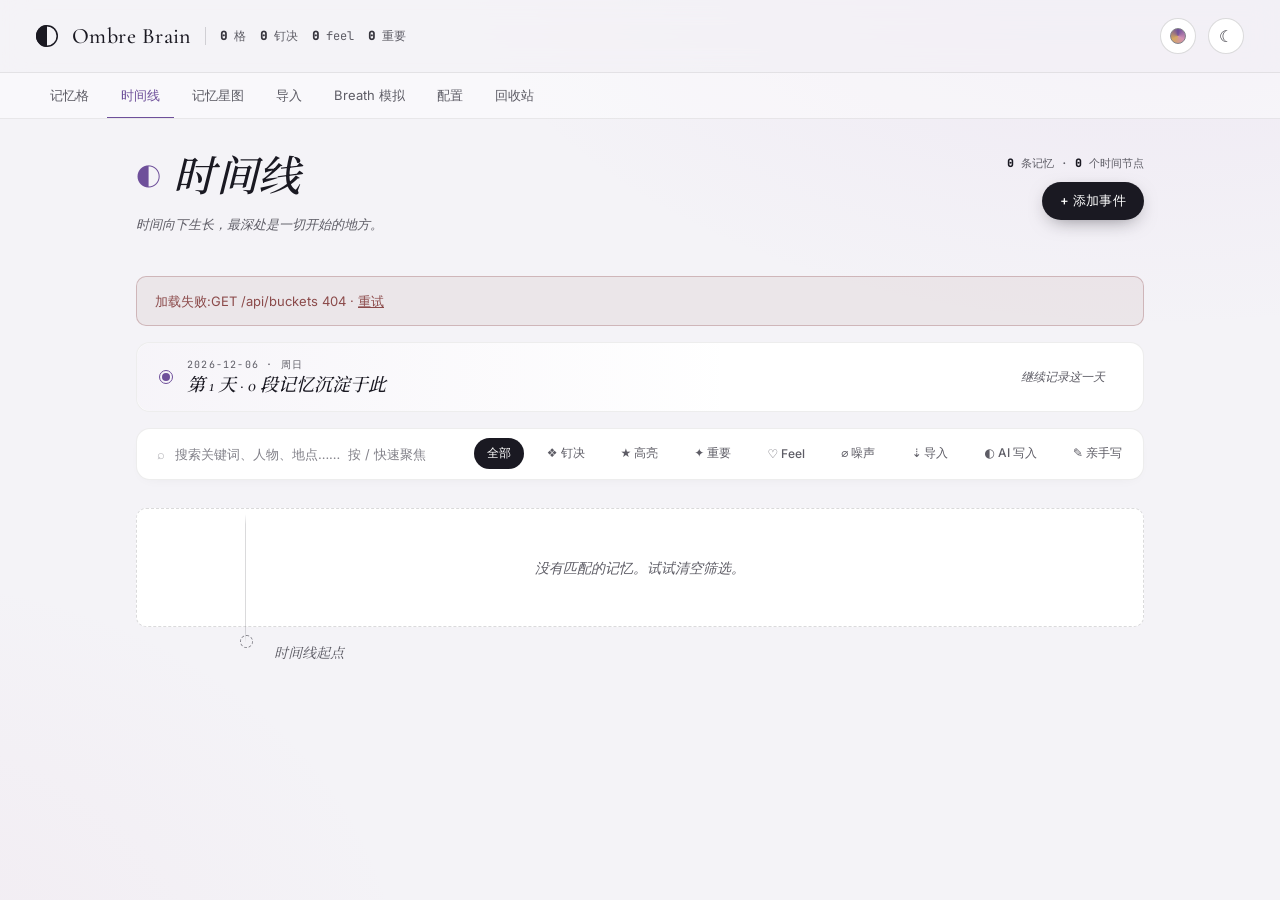
==== v2/index.html @ 0d174ef1 "fix(visual): chip 语义着色 + 卡片左条着色 + 模态紧凑 + 导入台 3 钮 Y. 状态 chip active 着语义色 — 之前所有 active chip 一律 ink 黑底" ====
<!DOCTYPE html>
<html lang="zh"><head>
<meta charset="utf-8">
<meta name="viewport" content="width=device-width, initial-scale=1">
<link rel="icon" type="image/svg+xml" href="/v2/favicon.svg" />
<link rel="icon" type="image/png" sizes="32x32" href="/v2/favicon-32.png" />
<link rel="icon" type="image/png" sizes="16x16" href="/v2/favicon-16.png" />
<link rel="shortcut icon" href="/v2/favicon.ico" />
<link rel="apple-touch-icon" href="/v2/favicon-180.png" />
<title>Ombre Brain</title>
<link rel="preconnect" href="https://fonts.googleapis.com">
<link rel="preconnect" href="https://fonts.gstatic.com">
<style>/* cyrillic-ext */
@font-face {
  font-family: 'Cormorant Garamond';
  font-style: italic;
  font-weight: 400;
  font-display: swap;
  src: url("./assets/16739f16-0260-4e7e-b50f-754f4c3bc880.woff2") format('woff2');
  unicode-range: U+0460-052F, U+1C80-1C8A, U+20B4, U+2DE0-2DFF, U+A640-A69F, U+FE2E-FE2F;
}
/* cyrillic */
@font-face {
  font-family: 'Cormorant Garamond';
  font-style: italic;
  font-weight: 400;
  font-display: swap;
  src: url("./assets/afd5fb9d-7458-4371-8f64-56ea48eb63b2.woff2") format('woff2');
  unicode-range: U+0301, U+0400-045F, U+0490-0491, U+04B0-04B1, U+2116;
}
/* vietnamese */
@font-face {
  font-family: 'Cormorant Garamond';
  font-style: italic;
  font-weight: 400;
  font-display: swap;
  src: url("./assets/bdc5891f-74c1-4741-b5f9-d6397e8e6559.woff2") format('woff2');
  unicode-range: U+0102-0103, U+0110-0111, U+0128-0129, U+0168-0169, U+01A0-01A1, U+01AF-01B0, U+0300-0301, U+0303-0304, U+0308-0309, U+0323, U+0329, U+1EA0-1EF9, U+20AB;
}
/* latin-ext */
@font-face {
  font-family: 'Cormorant Garamond';
  font-style: italic;
  font-weight: 400;
  font-display: swap;
  src: url("./assets/4e5cb3ff-f356-4e54-9960-b41a77b2f376.woff2") format('woff2');
  unicode-range: U+0100-02BA, U+02BD-02C5, U+02C7-02CC, U+02CE-02D7, U+02DD-02FF, U+0304, U+0308, U+0329, U+1D00-1DBF, U+1E00-1E9F, U+1EF2-1EFF, U+2020, U+20A0-20AB, U+20AD-20C0, U+2113, U+2C60-2C7F, U+A720-A7FF;
}
/* latin */
@font-face {
  font-family: 'Cormorant Garamond';
  font-style: italic;
  font-weight: 400;
  font-display: swap;
  src: url("./assets/331fa1dd-663e-45f0-b205-3d4f87a93e12.woff2") format('woff2');
  unicode-range: U+0000-00FF, U+0131, U+0152-0153, U+02BB-02BC, U+02C6, U+02DA, U+02DC, U+0304, U+0308, U+0329, U+2000-206F, U+20AC, U+2122, U+2191, U+2193, U+2212, U+2215, U+FEFF, U+FFFD;
}
/* cyrillic-ext */
@font-face {
  font-family: 'Cormorant Garamond';
  font-style: italic;
  font-weight: 500;
  font-display: swap;
  src: url("./assets/16739f16-0260-4e7e-b50f-754f4c3bc880.woff2") format('woff2');
  unicode-range: U+0460-052F, U+1C80-1C8A, U+20B4, U+2DE0-2DFF, U+A640-A69F, U+FE2E-FE2F;
}
/* cyrillic */
@font-face {
  font-family: 'Cormorant Garamond';
  font-style: italic;
  font-weight: 500;
  font-display: swap;
  src: url("./assets/afd5fb9d-7458-4371-8f64-56ea48eb63b2.woff2") format('woff2');
  unicode-range: U+0301, U+0400-045F, U+0490-0491, U+04B0-04B1, U+2116;
}
/* vietnamese */
@font-face {
  font-family: 'Cormorant Garamond';
  font-style: italic;
  font-weight: 500;
  font-display: swap;
  src: url("./assets/bdc5891f-74c1-4741-b5f9-d6397e8e6559.woff2") format('woff2');
  unicode-range: U+0102-0103, U+0110-0111, U+0128-0129, U+0168-0169, U+01A0-01A1, U+01AF-01B0, U+0300-0301, U+0303-0304, U+0308-0309, U+0323, U+0329, U+1EA0-1EF9, U+20AB;
}
/* latin-ext */
@font-face {
  font-family: 'Cormorant Garamond';
  font-style: italic;
  font-weight: 500;
  font-display: swap;
  src: url("./assets/4e5cb3ff-f356-4e54-9960-b41a77b2f376.woff2") format('woff2');
  unicode-range: U+0100-02BA, U+02BD-02C5, U+02C7-02CC, U+02CE-02D7, U+02DD-02FF, U+0304, U+0308, U+0329, U+1D00-1DBF, U+1E00-1E9F, U+1EF2-1EFF, U+2020, U+20A0-20AB, U+20AD-20C0, U+2113, U+2C60-2C7F, U+A720-A7FF;
}
/* latin */
@font-face {
  font-family: 'Cormorant Garamond';
  font-style: italic;
  font-weight: 500;
  font-display: swap;
  src: url("./assets/331fa1dd-663e-45f0-b205-3d4f87a93e12.woff2") format('woff2');
  unicode-range: U+0000-00FF, U+0131, U+0152-0153, U+02BB-02BC, U+02C6, U+02DA, U+02DC, U+0304, U+0308, U+0329, U+2000-206F, U+20AC, U+2122, U+2191, U+2193, U+2212, U+2215, U+FEFF, U+FFFD;
}
/* cyrillic-ext */
@font-face {
  font-family: 'Cormorant Garamond';
  font-style: italic;
  font-weight: 600;
  font-display: swap;
  src: url("./assets/16739f16-0260-4e7e-b50f-754f4c3bc880.woff2") format('woff2');
  unicode-range: U+0460-052F, U+1C80-1C8A, U+20B4, U+2DE0-2DFF, U+A640-A69F, U+FE2E-FE2F;
}
/* cyrillic */
@font-face {
  font-family: 'Cormorant Garamond';
  font-style: italic;
  font-weight: 600;
  font-display: swap;
  src: url("./assets/afd5fb9d-7458-4371-8f64-56ea48eb63b2.woff2") format('woff2');
  unicode-range: U+0301, U+0400-045F, U+0490-0491, U+04B0-04B1, U+2116;
}
/* vietnamese */
@font-face {
  font-family: 'Cormorant Garamond';
  font-style: italic;
  font-weight: 600;
  font-display: swap;
  src: url("./assets/bdc5891f-74c1-4741-b5f9-d6397e8e6559.woff2") format('woff2');
  unicode-range: U+0102-0103, U+0110-0111, U+0128-0129, U+0168-0169, U+01A0-01A1, U+01AF-01B0, U+0300-0301, U+0303-0304, U+0308-0309, U+0323, U+0329, U+1EA0-1EF9, U+20AB;
}
/* latin-ext */
@font-face {
  font-family: 'Cormorant Garamond';
  font-style: italic;
  font-weight: 600;
  font-display: swap;
  src: url("./assets/4e5cb3ff-f356-4e54-9960-b41a77b2f376.woff2") format('woff2');
  unicode-range: U+0100-02BA, U+02BD-02C5, U+02C7-02CC, U+02CE-02D7, U+02DD-02FF, U+0304, U+0308, U+0329, U+1D00-1DBF, U+1E00-1E9F, U+1EF2-1EFF, U+2020, U+20A0-20AB, U+20AD-20C0, U+2113, U+2C60-2C7F, U+A720-A7FF;
}
/* latin */
@font-face {
  font-family: 'Cormorant Garamond';
  font-style: italic;
  font-weight: 600;
  font-display: swap;
  src: url("./assets/331fa1dd-663e-45f0-b205-3d4f87a93e12.woff2") format('woff2');
  unicode-range: U+0000-00FF, U+0131, U+0152-0153, U+02BB-02BC, U+02C6, U+02DA, U+02DC, U+0304, U+0308, U+0329, U+2000-206F, U+20AC, U+2122, U+2191, U+2193, U+2212, U+2215, U+FEFF, U+FFFD;
}
/* cyrillic-ext */
@font-face {
  font-family: 'Cormorant Garamond';
  font-style: normal;
  font-weight: 400;
  font-display: swap;
  src: url("./assets/12ef9a86-134b-42e9-978b-621f1012b1b2.woff2") format('woff2');
  unicode-range: U+0460-052F, U+1C80-1C8A, U+20B4, U+2DE0-2DFF, U+A640-A69F, U+FE2E-FE2F;
}
/* cyrillic */
@font-face {
  font-family: 'Cormorant Garamond';
  font-style: normal;
  font-weight: 400;
  font-display: swap;
  src: url("./assets/0c56a29b-c9dd-4ec5-b1a1-a960a3c3a602.woff2") format('woff2');
  unicode-range: U+0301, U+0400-045F, U+0490-0491, U+04B0-04B1, U+2116;
}
/* vietnamese */
@font-face {
  font-family: 'Cormorant Garamond';
  font-style: normal;
  font-weight: 400;
  font-display: swap;
  src: url("./assets/f5fd956c-0e26-45b9-90e3-834a02eff011.woff2") format('woff2');
  unicode-range: U+0102-0103, U+0110-0111, U+0128-0129, U+0168-0169, U+01A0-01A1, U+01AF-01B0, U+0300-0301, U+0303-0304, U+0308-0309, U+0323, U+0329, U+1EA0-1EF9, U+20AB;
}
/* latin-ext */
@font-face {
  font-family: 'Cormorant Garamond';
  font-style: normal;
  font-weight: 400;
  font-display: swap;
  src: url("./assets/aa45794f-19e0-48d3-a320-ddbaaad72d91.woff2") format('woff2');
  unicode-range: U+0100-02BA, U+02BD-02C5, U+02C7-02CC, U+02CE-02D7, U+02DD-02FF, U+0304, U+0308, U+0329, U+1D00-1DBF, U+1E00-1E9F, U+1EF2-1EFF, U+2020, U+20A0-20AB, U+20AD-20C0, U+2113, U+2C60-2C7F, U+A720-A7FF;
}
/* latin */
@font-face {
  font-family: 'Cormorant Garamond';
  font-style: normal;
  font-weight: 400;
  font-display: swap;
  src: url("./assets/3d32473f-7a43-405f-80c7-3145c2f5d6d3.woff2") format('woff2');
  unicode-range: U+0000-00FF, U+0131, U+0152-0153, U+02BB-02BC, U+02C6, U+02DA, U+02DC, U+0304, U+0308, U+0329, U+2000-206F, U+20AC, U+2122, U+2191, U+2193, U+2212, U+2215, U+FEFF, U+FFFD;
}
/* cyrillic-ext */
@font-face {
  font-family: 'Cormorant Garamond';
  font-style: normal;
  font-weight: 500;
  font-display: swap;
  src: url("./assets/12ef9a86-134b-42e9-978b-621f1012b1b2.woff2") format('woff2');
  unicode-range: U+0460-052F, U+1C80-1C8A, U+20B4, U+2DE0-2DFF, U+A640-A69F, U+FE2E-FE2F;
}
/* cyrillic */
@font-face {
  font-family: 'Cormorant Garamond';
  font-style: normal;
  font-weight: 500;
  font-display: swap;
  src: url("./assets/0c56a29b-c9dd-4ec5-b1a1-a960a3c3a602.woff2") format('woff2');
  unicode-range: U+0301, U+0400-045F, U+0490-0491, U+04B0-04B1, U+2116;
}
/* vietnamese */
@font-face {
  font-family: 'Cormorant Garamond';
  font-style: normal;
  font-weight: 500;
  font-display: swap;
  src: url("./assets/f5fd956c-0e26-45b9-90e3-834a02eff011.woff2") format('woff2');
  unicode-range: U+0102-0103, U+0110-0111, U+0128-0129, U+0168-0169, U+01A0-01A1, U+01AF-01B0, U+0300-0301, U+0303-0304, U+0308-0309, U+0323, U+0329, U+1EA0-1EF9, U+20AB;
}
/* latin-ext */
@font-face {
  font-family: 'Cormorant Garamond';
  font-style: normal;
  font-weight: 500;
  font-display: swap;
  src: url("./assets/aa45794f-19e0-48d3-a320-ddbaaad72d91.woff2") format('woff2');
  unicode-range: U+0100-02BA, U+02BD-02C5, U+02C7-02CC, U+02CE-02D7, U+02DD-02FF, U+0304, U+0308, U+0329, U+1D00-1DBF, U+1E00-1E9F, U+1EF2-1EFF, U+2020, U+20A0-20AB, U+20AD-20C0, U+2113, U+2C60-2C7F, U+A720-A7FF;
}
/* latin */
@font-face {
  font-family: 'Cormorant Garamond';
  font-style: normal;
  font-weight: 500;
  font-display: swap;
  src: url("./assets/3d32473f-7a43-405f-80c7-3145c2f5d6d3.woff2") format('woff2');
  unicode-range: U+0000-00FF, U+0131, U+0152-0153, U+02BB-02BC, U+02C6, U+02DA, U+02DC, U+0304, U+0308, U+0329, U+2000-206F, U+20AC, U+2122, U+2191, U+2193, U+2212, U+2215, U+FEFF, U+FFFD;
}
/* cyrillic-ext */
@font-face {
  font-family: 'Cormorant Garamond';
  font-style: normal;
  font-weight: 600;
  font-display: swap;
  src: url("./assets/12ef9a86-134b-42e9-978b-621f1012b1b2.woff2") format('woff2');
  unicode-range: U+0460-052F, U+1C80-1C8A, U+20B4, U+2DE0-2DFF, U+A640-A69F, U+FE2E-FE2F;
}
/* cyrillic */
@font-face {
  font-family: 'Cormorant Garamond';
  font-style: normal;
  font-weight: 600;
  font-display: swap;
  src: url("./assets/0c56a29b-c9dd-4ec5-b1a1-a960a3c3a602.woff2") format('woff2');
  unicode-range: U+0301, U+0400-045F, U+0490-0491, U+04B0-04B1, U+2116;
}
/* vietnamese */
@font-face {
  font-family: 'Cormorant Garamond';
  font-style: normal;
  font-weight: 600;
  font-display: swap;
  src: url("./assets/f5fd956c-0e26-45b9-90e3-834a02eff011.woff2") format('woff2');
  unicode-range: U+0102-0103, U+0110-0111, U+0128-0129, U+0168-0169, U+01A0-01A1, U+01AF-01B0, U+0300-0301, U+0303-0304, U+0308-0309, U+0323, U+0329, U+1EA0-1EF9, U+20AB;
}
/* latin-ext */
@font-face {
  font-family: 'Cormorant Garamond';
  font-style: normal;
  font-weight: 600;
  font-display: swap;
  src: url("./assets/aa45794f-19e0-48d3-a320-ddbaaad72d91.woff2") format('woff2');
  unicode-range: U+0100-02BA, U+02BD-02C5, U+02C7-02CC, U+02CE-02D7, U+02DD-02FF, U+0304, U+0308, U+0329, U+1D00-1DBF, U+1E00-1E9F, U+1EF2-1EFF, U+2020, U+20A0-20AB, U+20AD-20C0, U+2113, U+2C60-2C7F, U+A720-A7FF;
}
/* latin */
@font-face {
  font-family: 'Cormorant Garamond';
  font-style: normal;
  font-weight: 600;
  font-display: swap;
  src: url("./assets/3d32473f-7a43-405f-80c7-3145c2f5d6d3.woff2") format('woff2');
  unicode-range: U+0000-00FF, U+0131, U+0152-0153, U+02BB-02BC, U+02C6, U+02DA, U+02DC, U+0304, U+0308, U+0329, U+2000-206F, U+20AC, U+2122, U+2191, U+2193, U+2212, U+2215, U+FEFF, U+FFFD;
}
/* cyrillic-ext */
@font-face {
  font-family: 'Inter';
  font-style: normal;
  font-weight: 300;
  font-display: swap;
  src: url("./assets/6d3cc8eb-e9e0-4ba0-857b-ca68e4767cd0.woff2") format('woff2');
  unicode-range: U+0460-052F, U+1C80-1C8A, U+20B4, U+2DE0-2DFF, U+A640-A69F, U+FE2E-FE2F;
}
/* cyrillic */
@font-face {
  font-family: 'Inter';
  font-style: normal;
  font-weight: 300;
  font-display: swap;
  src: url("./assets/1a6ad258-99b3-4d10-83be-0a26c3d5423c.woff2") format('woff2');
  unicode-range: U+0301, U+0400-045F, U+0490-0491, U+04B0-04B1, U+2116;
}
/* greek-ext */
@font-face {
  font-family: 'Inter';
  font-style: normal;
  font-weight: 300;
  font-display: swap;
  src: url("./assets/b235ae96-4a8d-42fa-884e-c03b64bff3c5.woff2") format('woff2');
  unicode-range: U+1F00-1FFF;
}
/* greek */
@font-face {
  font-family: 'Inter';
  font-style: normal;
  font-weight: 300;
  font-display: swap;
  src: url("./assets/13470147-db58-4cc6-a16b-a64396513fd5.woff2") format('woff2');
  unicode-range: U+0370-0377, U+037A-037F, U+0384-038A, U+038C, U+038E-03A1, U+03A3-03FF;
}
/* vietnamese */
@font-face {
  font-family: 'Inter';
  font-style: normal;
  font-weight: 300;
  font-display: swap;
  src: url("./assets/19437670-ebac-4643-ae0d-2d56678765ba.woff2") format('woff2');
  unicode-range: U+0102-0103, U+0110-0111, U+0128-0129, U+0168-0169, U+01A0-01A1, U+01AF-01B0, U+0300-0301, U+0303-0304, U+0308-0309, U+0323, U+0329, U+1EA0-1EF9, U+20AB;
}
/* latin-ext */
@font-face {
  font-family: 'Inter';
  font-style: normal;
  font-weight: 300;
  font-display: swap;
  src: url("./assets/168c04f0-70d2-4830-b880-21d5652c4cea.woff2") format('woff2');
  unicode-range: U+0100-02BA, U+02BD-02C5, U+02C7-02CC, U+02CE-02D7, U+02DD-02FF, U+0304, U+0308, U+0329, U+1D00-1DBF, U+1E00-1E9F, U+1EF2-1EFF, U+2020, U+20A0-20AB, U+20AD-20C0, U+2113, U+2C60-2C7F, U+A720-A7FF;
}
/* latin */
@font-face {
  font-family: 'Inter';
  font-style: normal;
  font-weight: 300;
  font-display: swap;
  src: url("./assets/201e241a-bdeb-41e8-b03d-4cc2326ccd44.woff2") format('woff2');
  unicode-range: U+0000-00FF, U+0131, U+0152-0153, U+02BB-02BC, U+02C6, U+02DA, U+02DC, U+0304, U+0308, U+0329, U+2000-206F, U+20AC, U+2122, U+2191, U+2193, U+2212, U+2215, U+FEFF, U+FFFD;
}
/* cyrillic-ext */
@font-face {
  font-family: 'Inter';
  font-style: normal;
  font-weight: 400;
  font-display: swap;
  src: url("./assets/6d3cc8eb-e9e0-4ba0-857b-ca68e4767cd0.woff2") format('woff2');
  unicode-range: U+0460-052F, U+1C80-1C8A, U+20B4, U+2DE0-2DFF, U+A640-A69F, U+FE2E-FE2F;
}
/* cyrillic */
@font-face {
  font-family: 'Inter';
  font-style: normal;
  font-weight: 400;
  font-display: swap;
  src: url("./assets/1a6ad258-99b3-4d10-83be-0a26c3d5423c.woff2") format('woff2');
  unicode-range: U+0301, U+0400-045F, U+0490-0491, U+04B0-04B1, U+2116;
}
/* greek-ext */
@font-face {
  font-family: 'Inter';
  font-style: normal;
  font-weight: 400;
  font-display: swap;
  src: url("./assets/b235ae96-4a8d-42fa-884e-c03b64bff3c5.woff2") format('woff2');
  unicode-range: U+1F00-1FFF;
}
/* greek */
@font-face {
  font-family: 'Inter';
  font-style: normal;
  font-weight: 400;
  font-display: swap;
  src: url("./assets/13470147-db58-4cc6-a16b-a64396513fd5.woff2") format('woff2');
  unicode-range: U+0370-0377, U+037A-037F, U+0384-038A, U+038C, U+038E-03A1, U+03A3-03FF;
}
/* vietnamese */
@font-face {
  font-family: 'Inter';
  font-style: normal;
  font-weight: 400;
  font-display: swap;
  src: url("./assets/19437670-ebac-4643-ae0d-2d56678765ba.woff2") format('woff2');
  unicode-range: U+0102-0103, U+0110-0111, U+0128-0129, U+0168-0169, U+01A0-01A1, U+01AF-01B0, U+0300-0301, U+0303-0304, U+0308-0309, U+0323, U+0329, U+1EA0-1EF9, U+20AB;
}
/* latin-ext */
@font-face {
  font-family: 'Inter';
  font-style: normal;
  font-weight: 400;
  font-display: swap;
  src: url("./assets/168c04f0-70d2-4830-b880-21d5652c4cea.woff2") format('woff2');
  unicode-range: U+0100-02BA, U+02BD-02C5, U+02C7-02CC, U+02CE-02D7, U+02DD-02FF, U+0304, U+0308, U+0329, U+1D00-1DBF, U+1E00-1E9F, U+1EF2-1EFF, U+2020, U+20A0-20AB, U+20AD-20C0, U+2113, U+2C60-2C7F, U+A720-A7FF;
}
/* latin */
@font-face {
  font-family: 'Inter';
  font-style: normal;
  font-weight: 400;
  font-display: swap;
  src: url("./assets/201e241a-bdeb-41e8-b03d-4cc2326ccd44.woff2") format('woff2');
  unicode-range: U+0000-00FF, U+0131, U+0152-0153, U+02BB-02BC, U+02C6, U+02DA, U+02DC, U+0304, U+0308, U+0329, U+2000-206F, U+20AC, U+2122, U+2191, U+2193, U+2212, U+2215, U+FEFF, U+FFFD;
}
/* cyrillic-ext */
@font-face {
  font-family: 'Inter';
  font-style: normal;
  font-weight: 500;
  font-display: swap;
  src: url("./assets/6d3cc8eb-e9e0-4ba0-857b-ca68e4767cd0.woff2") format('woff2');
  unicode-range: U+0460-052F, U+1C80-1C8A, U+20B4, U+2DE0-2DFF, U+A640-A69F, U+FE2E-FE2F;
}
/* cyrillic */
@font-face {
  font-family: 'Inter';
  font-style: normal;
  font-weight: 500;
  font-display: swap;
  src: url("./assets/1a6ad258-99b3-4d10-83be-0a26c3d5423c.woff2") format('woff2');
  unicode-range: U+0301, U+0400-045F, U+0490-0491, U+04B0-04B1, U+2116;
}
/* greek-ext */
@font-face {
  font-family: 'Inter';
  font-style: normal;
  font-weight: 500;
  font-display: swap;
  src: url("./assets/b235ae96-4a8d-42fa-884e-c03b64bff3c5.woff2") format('woff2');
  unicode-range: U+1F00-1FFF;
}
/* greek */
@font-face {
  font-family: 'Inter';
  font-style: normal;
  font-weight: 500;
  font-display: swap;
  src: url("./assets/13470147-db58-4cc6-a16b-a64396513fd5.woff2") format('woff2');
  unicode-range: U+0370-0377, U+037A-037F, U+0384-038A, U+038C, U+038E-03A1, U+03A3-03FF;
}
/* vietnamese */
@font-face {
  font-family: 'Inter';
  font-style: normal;
  font-weight: 500;
  font-display: swap;
  src: url("./assets/19437670-ebac-4643-ae0d-2d56678765ba.woff2") format('woff2');
  unicode-range: U+0102-0103, U+0110-0111, U+0128-0129, U+0168-0169, U+01A0-01A1, U+01AF-01B0, U+0300-0301, U+0303-0304, U+0308-0309, U+0323, U+0329, U+1EA0-1EF9, U+20AB;
}
/* latin-ext */
@font-face {
  font-family: 'Inter';
  font-style: normal;
  font-weight: 500;
  font-display: swap;
  src: url("./assets/168c04f0-70d2-4830-b880-21d5652c4cea.woff2") format('woff2');
  unicode-range: U+0100-02BA, U+02BD-02C5, U+02C7-02CC, U+02CE-02D7, U+02DD-02FF, U+0304, U+0308, U+0329, U+1D00-1DBF, U+1E00-1E9F, U+1EF2-1EFF, U+2020, U+20A0-20AB, U+20AD-20C0, U+2113, U+2C60-2C7F, U+A720-A7FF;
}
/* latin */
@font-face {
  font-family: 'Inter';
  font-style: normal;
  font-weight: 500;
  font-display: swap;
  src: url("./assets/201e241a-bdeb-41e8-b03d-4cc2326ccd44.woff2") format('woff2');
  unicode-range: U+0000-00FF, U+0131, U+0152-0153, U+02BB-02BC, U+02C6, U+02DA, U+02DC, U+0304, U+0308, U+0329, U+2000-206F, U+20AC, U+2122, U+2191, U+2193, U+2212, U+2215, U+FEFF, U+FFFD;
}
/* cyrillic-ext */
@font-face {
  font-family: 'Inter';
  font-style: normal;
  font-weight: 600;
  font-display: swap;
  src: url("./assets/6d3cc8eb-e9e0-4ba0-857b-ca68e4767cd0.woff2") format('woff2');
  unicode-range: U+0460-052F, U+1C80-1C8A, U+20B4, U+2DE0-2DFF, U+A640-A69F, U+FE2E-FE2F;
}
/* cyrillic */
@font-face {
  font-family: 'Inter';
  font-style: normal;
  font-weight: 600;
  font-display: swap;
  src: url("./assets/1a6ad258-99b3-4d10-83be-0a26c3d5423c.woff2") format('woff2');
  unicode-range: U+0301, U+0400-045F, U+0490-0491, U+04B0-04B1, U+2116;
}
/* greek-ext */
@font-face {
  font-family: 'Inter';
  font-style: normal;
  font-weight: 600;
  font-display: swap;
  src: url("./assets/b235ae96-4a8d-42fa-884e-c03b64bff3c5.woff2") format('woff2');
  unicode-range: U+1F00-1FFF;
}
/* greek */
@font-face {
  font-family: 'Inter';
  font-style: normal;
  font-weight: 600;
  font-display: swap;
  src: url("./assets/13470147-db58-4cc6-a16b-a64396513fd5.woff2") format('woff2');
  unicode-range: U+0370-0377, U+037A-037F, U+0384-038A, U+038C, U+038E-03A1, U+03A3-03FF;
}
/* vietnamese */
@font-face {
  font-family: 'Inter';
  font-style: normal;
  font-weight: 600;
  font-display: swap;
  src: url("./assets/19437670-ebac-4643-ae0d-2d56678765ba.woff2") format('woff2');
  unicode-range: U+0102-0103, U+0110-0111, U+0128-0129, U+0168-0169, U+01A0-01A1, U+01AF-01B0, U+0300-0301, U+0303-0304, U+0308-0309, U+0323, U+0329, U+1EA0-1EF9, U+20AB;
}
/* latin-ext */
@font-face {
  font-family: 'Inter';
  font-style: normal;
  font-weight: 600;
  font-display: swap;
  src: url("./assets/168c04f0-70d2-4830-b880-21d5652c4cea.woff2") format('woff2');
  unicode-range: U+0100-02BA, U+02BD-02C5, U+02C7-02CC, U+02CE-02D7, U+02DD-02FF, U+0304, U+0308, U+0329, U+1D00-1DBF, U+1E00-1E9F, U+1EF2-1EFF, U+2020, U+20A0-20AB, U+20AD-20C0, U+2113, U+2C60-2C7F, U+A720-A7FF;
}
/* latin */
@font-face {
  font-family: 'Inter';
  font-style: normal;
  font-weight: 600;
  font-display: swap;
  src: url("./assets/201e241a-bdeb-41e8-b03d-4cc2326ccd44.woff2") format('woff2');
  unicode-range: U+0000-00FF, U+0131, U+0152-0153, U+02BB-02BC, U+02C6, U+02DA, U+02DC, U+0304, U+0308, U+0329, U+2000-206F, U+20AC, U+2122, U+2191, U+2193, U+2212, U+2215, U+FEFF, U+FFFD;
}
/* cyrillic-ext */
@font-face {
  font-family: 'JetBrains Mono';
  font-style: normal;
  font-weight: 400;
  font-display: swap;
  src: url("./assets/72e2f787-e7d1-48e2-9726-43fe35f162d1.woff2") format('woff2');
  unicode-range: U+0460-052F, U+1C80-1C8A, U+20B4, U+2DE0-2DFF, U+A640-A69F, U+FE2E-FE2F;
}
/* cyrillic */
@font-face {
  font-family: 'JetBrains Mono';
  font-style: normal;
  font-weight: 400;
  font-display: swap;
  src: url("./assets/df085190-0361-4e81-88a7-ce98e29633e4.woff2") format('woff2');
  unicode-range: U+0301, U+0400-045F, U+0490-0491, U+04B0-04B1, U+2116;
}
/* greek */
@font-face {
  font-family: 'JetBrains Mono';
  font-style: normal;
  font-weight: 400;
  font-display: swap;
  src: url("./assets/88fbd5d5-3831-47f0-9afa-b2035c3a913a.woff2") format('woff2');
  unicode-range: U+0370-0377, U+037A-037F, U+0384-038A, U+038C, U+038E-03A1, U+03A3-03FF;
}
/* vietnamese */
@font-face {
  font-family: 'JetBrains Mono';
  font-style: normal;
  font-weight: 400;
  font-display: swap;
  src: url("./assets/68fd474f-118d-4d8b-8725-75a1c0a006a3.woff2") format('woff2');
  unicode-range: U+0102-0103, U+0110-0111, U+0128-0129, U+0168-0169, U+01A0-01A1, U+01AF-01B0, U+0300-0301, U+0303-0304, U+0308-0309, U+0323, U+0329, U+1EA0-1EF9, U+20AB;
}
/* latin-ext */
@font-face {
  font-family: 'JetBrains Mono';
  font-style: normal;
  font-weight: 400;
  font-display: swap;
  src: url("./assets/0bbbcaa9-0574-4875-8fb5-891a5d459db4.woff2") format('woff2');
  unicode-range: U+0100-02BA, U+02BD-02C5, U+02C7-02CC, U+02CE-02D7, U+02DD-02FF, U+0304, U+0308, U+0329, U+1D00-1DBF, U+1E00-1E9F, U+1EF2-1EFF, U+2020, U+20A0-20AB, U+20AD-20C0, U+2113, U+2C60-2C7F, U+A720-A7FF;
}
/* latin */
@font-face {
  font-family: 'JetBrains Mono';
  font-style: normal;
  font-weight: 400;
  font-display: swap;
  src: url("./assets/5b7fba9d-0386-44df-82ad-4187276248b6.woff2") format('woff2');
  unicode-range: U+0000-00FF, U+0131, U+0152-0153, U+02BB-02BC, U+02C6, U+02DA, U+02DC, U+0304, U+0308, U+0329, U+2000-206F, U+20AC, U+2122, U+2191, U+2193, U+2212, U+2215, U+FEFF, U+FFFD;
}
/* cyrillic-ext */
@font-face {
  font-family: 'JetBrains Mono';
  font-style: normal;
  font-weight: 500;
  font-display: swap;
  src: url("./assets/72e2f787-e7d1-48e2-9726-43fe35f162d1.woff2") format('woff2');
  unicode-range: U+0460-052F, U+1C80-1C8A, U+20B4, U+2DE0-2DFF, U+A640-A69F, U+FE2E-FE2F;
}
/* cyrillic */
@font-face {
  font-family: 'JetBrains Mono';
  font-style: normal;
  font-weight: 500;
  font-display: swap;
  src: url("./assets/df085190-0361-4e81-88a7-ce98e29633e4.woff2") format('woff2');
  unicode-range: U+0301, U+0400-045F, U+0490-0491, U+04B0-04B1, U+2116;
}
/* greek */
@font-face {
  font-family: 'JetBrains Mono';
  font-style: normal;
  font-weight: 500;
  font-display: swap;
  src: url("./assets/88fbd5d5-3831-47f0-9afa-b2035c3a913a.woff2") format('woff2');
  unicode-range: U+0370-0377, U+037A-037F, U+0384-038A, U+038C, U+038E-03A1, U+03A3-03FF;
}
/* vietnamese */
@font-face {
  font-family: 'JetBrains Mono';
  font-style: normal;
  font-weight: 500;
  font-display: swap;
  src: url("./assets/68fd474f-118d-4d8b-8725-75a1c0a006a3.woff2") format('woff2');
  unicode-range: U+0102-0103, U+0110-0111, U+0128-0129, U+0168-0169, U+01A0-01A1, U+01AF-01B0, U+0300-0301, U+0303-0304, U+0308-0309, U+0323, U+0329, U+1EA0-1EF9, U+20AB;
}
/* latin-ext */
@font-face {
  font-family: 'JetBrains Mono';
  font-style: normal;
  font-weight: 500;
  font-display: swap;
  src: url("./assets/0bbbcaa9-0574-4875-8fb5-891a5d459db4.woff2") format('woff2');
  unicode-range: U+0100-02BA, U+02BD-02C5, U+02C7-02CC, U+02CE-02D7, U+02DD-02FF, U+0304, U+0308, U+0329, U+1D00-1DBF, U+1E00-1E9F, U+1EF2-1EFF, U+2020, U+20A0-20AB, U+20AD-20C0, U+2113, U+2C60-2C7F, U+A720-A7FF;
}
/* latin */
@font-face {
  font-family: 'JetBrains Mono';
  font-style: normal;
  font-weight: 500;
  font-display: swap;
  src: url("./assets/5b7fba9d-0386-44df-82ad-4187276248b6.woff2") format('woff2');
  unicode-range: U+0000-00FF, U+0131, U+0152-0153, U+02BB-02BC, U+02C6, U+02DA, U+02DC, U+0304, U+0308, U+0329, U+2000-206F, U+20AC, U+2122, U+2191, U+2193, U+2212, U+2215, U+FEFF, U+FFFD;
}
@font-face {
  font-family: 'Noto Serif SC';
  font-style: normal;
  font-weight: 400;
  font-display: swap;
  src: url("./assets/aada7e33-da45-45bf-8ba9-2f1ab0c40c59.woff2") format('woff2');
  unicode-range: U+1f1e9-1f1f5, U+1f1f7-1f1ff, U+1f21a, U+1f232, U+1f234-1f237, U+1f250-1f251, U+1f300, U+1f302-1f308, U+1f30a-1f311, U+1f315, U+1f319-1f320, U+1f324, U+1f327, U+1f32a, U+1f32c-1f32d, U+1f330-1f357, U+1f359-1f37e;
}
@font-face {
  font-family: 'Noto Serif SC';
  font-style: normal;
  font-weight: 400;
  font-display: swap;
  src: url("./assets/65692c5e-5002-4824-8f79-8bd3de2da830.woff2") format('woff2');
  unicode-range: U+fee3, U+fef3, U+ff03-ff04, U+ff07, U+ff0a, U+ff17-ff19, U+ff1c-ff1d, U+ff20-ff3a, U+ff3c, U+ff3e-ff5b, U+ff5d, U+ff61-ff65, U+ff67-ff6a, U+ff6c, U+ff6f-ff78, U+ff7a-ff7d, U+ff80-ff84, U+ff86, U+ff89-ff8e, U+ff92, U+ff97-ff9b, U+ff9d-ff9f, U+ffe0-ffe4, U+ffe6, U+ffe9, U+ffeb, U+ffed, U+fffc, U+1f004, U+1f170-1f171, U+1f192-1f195, U+1f198-1f19a, U+1f1e6-1f1e8;
}
@font-face {
  font-family: 'Noto Serif SC';
  font-style: normal;
  font-weight: 400;
  font-display: swap;
  src: url("./assets/84209fa7-1fda-4ccb-9e58-d36a0830c8b8.woff2") format('woff2');
  unicode-range: U+f0a7, U+f0b2, U+f0b7, U+f0c9, U+f0d8, U+f0da, U+f0dc-f0dd, U+f0e0, U+f0e6, U+f0eb, U+f0fc, U+f101, U+f104-f105, U+f107, U+f10b, U+f11b, U+f14b, U+f18a, U+f193, U+f1d6-f1d7, U+f244, U+f27a, U+f296, U+f2ae, U+f471, U+f4b3, U+f610-f611, U+f880-f881, U+f8ec, U+f8f5, U+f8ff, U+f901, U+f90a, U+f92c-f92d, U+f934, U+f937, U+f941, U+f965, U+f967, U+f969, U+f96b, U+f96f, U+f974, U+f978-f979, U+f97e, U+f981, U+f98a, U+f98e, U+f997, U+f99c, U+f9b2, U+f9b5, U+f9ba, U+f9be, U+f9ca, U+f9d0-f9d1, U+f9dd, U+f9e0-f9e1, U+f9e4, U+f9f7, U+fa00-fa01, U+fa08, U+fa0a, U+fa11, U+fb01-fb02, U+fdfc, U+fe0e, U+fe30-fe31, U+fe33-fe44, U+fe49-fe52, U+fe54-fe57, U+fe59-fe66, U+fe68-fe6b, U+fe8e, U+fe92-fe93, U+feae, U+feb8, U+fecb-fecc, U+fee0;
}
@font-face {
  font-family: 'Noto Serif SC';
  font-style: normal;
  font-weight: 400;
  font-display: swap;
  src: url("./assets/03ad3e53-a30f-4c6a-8165-3e3f3b37bdc3.woff2") format('woff2');
  unicode-range: U+9f83, U+9f85-9f8d, U+9f90-9f91, U+9f94-9f96, U+9f98, U+9f9b-9f9c, U+9f9e, U+9fa0, U+9fa2, U+9ff0-9fff, U+a001, U+a007, U+a025, U+a046-a047, U+a057, U+a072, U+a078-a079, U+a083, U+a085, U+a100, U+a118, U+a132, U+a134, U+a1f4, U+a242, U+a4a6, U+a4aa, U+a4b0-a4b1, U+a4b3, U+a9c1-a9c2, U+ac00-ac01, U+ac04, U+ac08, U+ac10-ac11, U+ac13-ac16, U+ac19, U+ac1c-ac1d, U+ac24, U+ac70-ac71, U+ac74, U+ac77-ac78, U+ac80-ac81, U+ac83, U+ac8c, U+ac90, U+ac9f-aca0, U+aca8-aca9, U+acac, U+acb0, U+acbd, U+acc1, U+acc4, U+ace0-ace1, U+ace4, U+ace8, U+acf3, U+acf5, U+acfc-acfd, U+ad00, U+ad0c, U+ad11, U+ad1c, U+ad34, U+ad50, U+ad64, U+ad6c, U+ad70, U+ad74, U+ad7f, U+ad81, U+ad8c, U+adc0, U+adc8, U+addc, U+ade0, U+adf8-adf9, U+adfc, U+ae00, U+ae08-ae09, U+ae0b, U+ae30, U+ae34, U+ae38, U+ae40, U+ae4a, U+ae4c, U+ae54, U+ae68, U+aebc, U+aed8, U+af2c-af2d;
}
@font-face {
  font-family: 'Noto Serif SC';
  font-style: normal;
  font-weight: 400;
  font-display: swap;
  src: url("./assets/eb2ccdd7-d1a9-438e-9dd0-07aa09f37a88.woff2") format('woff2');
  unicode-range: U+9e30-9e33, U+9e35-9e3b, U+9e3e, U+9e40-9e44, U+9e46-9e4e, U+9e51, U+9e53, U+9e55-9e58, U+9e5a-9e5c, U+9e5e-9e63, U+9e66-9e6e, U+9e71, U+9e73, U+9e75, U+9e78-9e79, U+9e7c-9e7e, U+9e82, U+9e86-9e88, U+9e8b-9e8c, U+9e90-9e91, U+9e93, U+9e95, U+9e97, U+9e9d, U+9ea4-9ea5, U+9ea9-9eaa, U+9eb4-9eb5, U+9eb8-9eba, U+9ebc-9ebf, U+9ec3, U+9ec9, U+9ecd, U+9ed0, U+9ed2-9ed3, U+9ed5-9ed6, U+9ed9, U+9edc-9edd, U+9edf-9ee0, U+9ee2, U+9ee5, U+9ee7-9eea, U+9eef, U+9ef1, U+9ef3-9ef4, U+9ef6, U+9ef9, U+9efb-9efc, U+9efe, U+9f0b, U+9f0d, U+9f10, U+9f14, U+9f17, U+9f19, U+9f22, U+9f29, U+9f2c, U+9f2f, U+9f31, U+9f37, U+9f39, U+9f3d-9f3e, U+9f41, U+9f4a-9f4b, U+9f51-9f52, U+9f61-9f63, U+9f66-9f67, U+9f80-9f81;
}
@font-face {
  font-family: 'Noto Serif SC';
  font-style: normal;
  font-weight: 400;
  font-display: swap;
  src: url("./assets/4c0c1a61-8577-4dc8-906a-b83d29aa6a31.woff2") format('woff2');
  unicode-range: U+9c82-9c83, U+9c85-9c8c, U+9c8e-9c92, U+9c94-9c9b, U+9c9e-9ca3, U+9ca5-9ca7, U+9ca9, U+9cab, U+9cad-9cae, U+9cb1-9cb7, U+9cb9-9cbd, U+9cbf-9cc0, U+9cc3, U+9cc5-9cc7, U+9cc9-9cd1, U+9cd3-9cda, U+9cdc-9cdd, U+9cdf, U+9ce1-9ce3, U+9ce5, U+9ce9, U+9cee-9cef, U+9cf3-9cf4, U+9cf6, U+9cfc-9cfd, U+9d02, U+9d08-9d09, U+9d12, U+9d1b, U+9d1e, U+9d26, U+9d28, U+9d37, U+9d3b, U+9d3f, U+9d51, U+9d59, U+9d5c-9d5d, U+9d5f-9d61, U+9d6c, U+9d70, U+9d72, U+9d7a, U+9d7e, U+9d84, U+9d89, U+9d8f, U+9d92, U+9daf, U+9db4, U+9db8, U+9dbc, U+9dc4, U+9dc7, U+9dc9, U+9dd7, U+9ddf, U+9df2, U+9df9-9dfa, U+9e0a, U+9e11, U+9e1a, U+9e1e, U+9e20, U+9e22, U+9e28-9e2c, U+9e2e-9e2f;
}
@font-face {
  font-family: 'Noto Serif SC';
  font-style: normal;
  font-weight: 400;
  font-display: swap;
  src: url("./assets/1c105150-22d2-4ddd-8052-0490e7fb2884.woff2") format('woff2');
  unicode-range: U+9a80, U+9a83, U+9a85, U+9a88-9a8a, U+9a8d-9a8e, U+9a90, U+9a92-9a93, U+9a95-9a96, U+9a98-9a99, U+9a9b-9aa2, U+9aa5, U+9aa7, U+9aaf-9ab1, U+9ab5-9ab6, U+9ab9-9aba, U+9ac0-9ac4, U+9ac8, U+9acb-9acc, U+9ace-9acf, U+9ad1-9ad2, U+9ad9, U+9adf, U+9ae1, U+9ae3, U+9aea-9aeb, U+9aed-9aef, U+9af4, U+9af9, U+9afb, U+9b03-9b04, U+9b06, U+9b08, U+9b0d, U+9b0f-9b10, U+9b13, U+9b18, U+9b1a, U+9b1f, U+9b22-9b23, U+9b25, U+9b27-9b28, U+9b2a, U+9b2f, U+9b31-9b32, U+9b3b, U+9b43, U+9b46-9b49, U+9b4d-9b4e, U+9b51, U+9b56, U+9b58, U+9b5a, U+9b5c, U+9b5f, U+9b61-9b62, U+9b6f, U+9b77, U+9b80, U+9b88, U+9b8b, U+9b8e, U+9b91, U+9b9f-9ba0, U+9ba8, U+9baa-9bab, U+9bad-9bae, U+9bb0-9bb1, U+9bb8, U+9bc9-9bca, U+9bd3, U+9bd6, U+9bdb, U+9be8, U+9bf0-9bf1, U+9c02, U+9c10, U+9c15, U+9c24, U+9c2d, U+9c32, U+9c39, U+9c3b, U+9c40, U+9c47-9c49, U+9c53, U+9c57, U+9c64, U+9c72, U+9c77-9c78, U+9c7b, U+9c7f-9c80;
}
@font-face {
  font-family: 'Noto Serif SC';
  font-style: normal;
  font-weight: 400;
  font-display: swap;
  src: url("./assets/b2b8b438-421d-494a-963e-ecbb3fe076fb.woff2") format('woff2');
  unicode-range: U+98dd, U+98e1-98e2, U+98e7-98ea, U+98ec, U+98ee-98ef, U+98f2, U+98f4, U+98fc-98fe, U+9903, U+9905, U+9908, U+990a, U+990c-990d, U+9913-9914, U+9918, U+991a-991b, U+991e, U+9921, U+9928, U+992c, U+992e, U+9935, U+9938-9939, U+993d-993e, U+9945, U+994b-994c, U+9951-9952, U+9954-9955, U+9957, U+995e, U+9963, U+9966-9969, U+996b-996c, U+996f, U+9974-9975, U+9977-9979, U+997d-997e, U+9980-9981, U+9983-9984, U+9987, U+998a-998b, U+998d-9991, U+9993-9995, U+9997-9998, U+99a5, U+99ab, U+99ad-99ae, U+99b1, U+99b3-99b4, U+99bc, U+99bf, U+99c1, U+99c3-99c6, U+99cc, U+99d0, U+99d2, U+99d5, U+99db, U+99dd, U+99e1, U+99ed, U+99f1, U+99ff, U+9a01, U+9a03-9a04, U+9a0e-9a0f, U+9a11-9a13, U+9a19, U+9a1b, U+9a28, U+9a2b, U+9a30, U+9a32, U+9a37, U+9a40, U+9a45, U+9a4a, U+9a4d-9a4e, U+9a52, U+9a55, U+9a57, U+9a5a-9a5b, U+9a5f, U+9a62, U+9a65, U+9a69, U+9a6b, U+9a6e, U+9a75, U+9a77-9a7a, U+9a7d;
}
@font-face {
  font-family: 'Noto Serif SC';
  font-style: normal;
  font-weight: 400;
  font-display: swap;
  src: url("./assets/491c723a-43e3-4b2d-99c2-74cd54685980.woff2") format('woff2');
  unicode-range: U+975b-975c, U+9763, U+9765-9766, U+976c-976d, U+9773, U+9776, U+977a, U+977c, U+9784-9785, U+978e-978f, U+9791-9792, U+9794-9795, U+9798, U+979a, U+979e, U+97a3, U+97a5-97a6, U+97a8, U+97ab-97ac, U+97ae-97af, U+97b2, U+97b4, U+97c6, U+97cb-97cc, U+97d3, U+97d8, U+97dc, U+97e1, U+97ea-97eb, U+97ee, U+97fb, U+97fe-97ff, U+9801-9803, U+9805-9806, U+9808, U+980c, U+9810-9814, U+9817-9818, U+981e, U+9820-9821, U+9824, U+9828, U+982b-982d, U+9830, U+9834, U+9838-9839, U+983c, U+9846, U+984d-984f, U+9851-9852, U+9854-9855, U+9857-9858, U+985a-985b, U+9862-9863, U+9865, U+9867, U+986b, U+986f-9871, U+9877-9878, U+987c, U+9880, U+9883, U+9885, U+9889, U+988b-988f, U+9893-9895, U+9899-989b, U+989e-989f, U+98a1-98a2, U+98a5-98a7, U+98a9, U+98af, U+98b1, U+98b6, U+98ba, U+98be, U+98c3-98c4, U+98c6-98c8, U+98cf-98d6, U+98da-98db;
}
@font-face {
  font-family: 'Noto Serif SC';
  font-style: normal;
  font-weight: 400;
  font-display: swap;
  src: url("./assets/a7b19fd9-e9db-4813-9099-b4d6e2225b00.woff2") format('woff2');
  unicode-range: U+95c4-95ca, U+95cc-95cd, U+95d4-95d6, U+95d8, U+95e1-95e2, U+95e9, U+95f0-95f1, U+95f3, U+95f6, U+95fc, U+95fe-95ff, U+9602-9604, U+9606-960d, U+960f, U+9611-9613, U+9615-9617, U+9619-961b, U+961d, U+9621, U+9628, U+962f, U+963c-963e, U+9641-9642, U+9649, U+9654, U+965b-965f, U+9661, U+9663, U+9665, U+9667-9668, U+966c, U+9670, U+9672-9674, U+9678, U+967a, U+967d, U+9682, U+9685, U+9688, U+968a, U+968d-968e, U+9695, U+9697-9698, U+969e, U+96a0, U+96a3-96a4, U+96a8, U+96aa, U+96b0-96b1, U+96b3-96b4, U+96b7-96b9, U+96bb-96bd, U+96c9, U+96cb, U+96ce, U+96d1-96d2, U+96d6, U+96d9, U+96db-96dc, U+96de, U+96e0, U+96e3, U+96e9, U+96eb, U+96f0-96f2, U+96f9, U+96ff, U+9701-9702, U+9705, U+9708, U+970a, U+970e-970f, U+9711, U+9719, U+9727, U+972a, U+972d, U+9730, U+973d, U+9742, U+9744, U+9748-9749, U+9750-9751, U+975a;
}
@font-face {
  font-family: 'Noto Serif SC';
  font-style: normal;
  font-weight: 400;
  font-display: swap;
  src: url("./assets/866ea5d6-b6d4-4a73-8388-9cc9a8947964.woff2") format('woff2');
  unicode-range: U+94f5, U+94f7, U+94f9, U+94fb-94fd, U+94ff, U+9503-9504, U+9506-9507, U+9509-950a, U+950d-950f, U+9511-9518, U+951a-9520, U+9522, U+9528-952d, U+9530-953a, U+953c-953f, U+9543-9546, U+9548-9550, U+9552-9555, U+9557-955b, U+955d-9568, U+956a-956d, U+9570-9574, U+9583, U+9586, U+9589, U+958e-958f, U+9591-9592, U+9594, U+9598-9599, U+959e-95a0, U+95a2-95a6, U+95a8-95b2, U+95b4, U+95b8-95c3;
}
@font-face {
  font-family: 'Noto Serif SC';
  font-style: normal;
  font-weight: 400;
  font-display: swap;
  src: url("./assets/f8d4221e-d666-4162-b940-bd794f124e4b.woff2") format('woff2');
  unicode-range: U+941c-942b, U+942d-942e, U+9432-9433, U+9435, U+9438, U+943a, U+943e, U+9444, U+944a, U+9451-9452, U+945a, U+9462-9463, U+9465, U+9470-9487, U+948a-9492, U+9494-9498, U+949a, U+949c-949d, U+94a1, U+94a3-94a4, U+94a8, U+94aa-94ad, U+94af, U+94b2, U+94b4-94ba, U+94bc-94c0, U+94c4, U+94c6-94db, U+94de-94ec, U+94ee-94f1, U+94f3;
}
@font-face {
  font-family: 'Noto Serif SC';
  font-style: normal;
  font-weight: 400;
  font-display: swap;
  src: url("./assets/f3870621-c926-4676-8896-c798bf0286f4.woff2") format('woff2');
  unicode-range: U+92ec-92ed, U+92f0, U+92f3, U+92f8, U+92fc, U+9304, U+9306, U+9310, U+9312, U+9315, U+9318, U+931a, U+931e, U+9320-9322, U+9324, U+9326-9329, U+932b-932c, U+932f, U+9331-9332, U+9335-9336, U+933e, U+9340-9341, U+934a-9360, U+9362-9363, U+9365-936b, U+936e, U+9375, U+937e, U+9382, U+938a, U+938c, U+938f, U+9393-9394, U+9396-9397, U+939a, U+93a2, U+93a7, U+93ac-93cd, U+93d0-93d1, U+93d6-93d8, U+93de-93df, U+93e1-93e2, U+93e4, U+93f8, U+93fb, U+93fd, U+940e-941a;
}
@font-face {
  font-family: 'Noto Serif SC';
  font-style: normal;
  font-weight: 400;
  font-display: swap;
  src: url("./assets/c02146b8-661d-4c99-a294-759665e4f9a9.woff2") format('woff2');
  unicode-range: U+9163-9164, U+9169, U+9170, U+9172, U+9174, U+9179-917a, U+917d-917e, U+9182-9183, U+9185, U+918c-918d, U+9190-9191, U+919a, U+919c, U+91a1-91a4, U+91a8, U+91aa-91af, U+91b4-91b5, U+91b8, U+91ba, U+91be, U+91c0-91c1, U+91c6, U+91c8, U+91cb, U+91d0, U+91d2, U+91d7-91d8, U+91dd, U+91e3, U+91e6-91e7, U+91ed, U+91f0, U+91f5, U+91f9, U+9200, U+9205, U+9207-920a, U+920d-920e, U+9210, U+9214-9215, U+921c, U+921e, U+9221, U+9223-9227, U+9229-922a, U+922d, U+9234-9235, U+9237, U+9239-923a, U+923c-9240, U+9244-9246, U+9249, U+924e-924f, U+9251, U+9253, U+9257, U+925b, U+925e, U+9262, U+9264-9266, U+9268, U+926c, U+926f, U+9271, U+927b, U+927e, U+9280, U+9283, U+9285-928a, U+928e, U+9291, U+9293, U+9296, U+9298, U+929c-929d, U+92a8, U+92ab-92ae, U+92b3, U+92b6-92b7, U+92b9, U+92c1, U+92c5-92c6, U+92c8, U+92cc, U+92d0, U+92d2, U+92e4, U+92ea;
}
@font-face {
  font-family: 'Noto Serif SC';
  font-style: normal;
  font-weight: 400;
  font-display: swap;
  src: url("./assets/153fb667-b880-45de-8a49-8e2374db0eeb.woff2") format('woff2');
  unicode-range: U+9004, U+900b, U+9011, U+9015-9016, U+901e, U+9021, U+9026, U+902d, U+902f, U+9031, U+9035-9036, U+9039-903a, U+9041, U+9044-9046, U+904a, U+904f-9052, U+9054-9055, U+9058-9059, U+905b-905e, U+9060-9062, U+9068-9069, U+906f, U+9072, U+9074, U+9076-907a, U+907c-907d, U+9081, U+9083, U+9085, U+9087-908b, U+908f, U+9095, U+9097, U+9099-909b, U+909d, U+90a0-90a1, U+90a8-90a9, U+90ac, U+90b0, U+90b2-90b4, U+90b6, U+90b8, U+90ba, U+90bd-90be, U+90c3-90c5, U+90c7-90c8, U+90cf-90d0, U+90d3, U+90d5, U+90d7, U+90da-90dc, U+90de, U+90e2, U+90e4, U+90e6-90e7, U+90ea-90eb, U+90ef, U+90f4-90f5, U+90f7, U+90fe-9100, U+9104, U+9109, U+910c, U+9112, U+9114-9115, U+9118, U+911c, U+911e, U+9120, U+9122-9123, U+9127, U+912d, U+912f-9132, U+9139-913a, U+9143, U+9146, U+9149-914a, U+914c, U+914e-9150, U+9154, U+9157, U+915a, U+915d-915e, U+9161-9162;
}
@font-face {
  font-family: 'Noto Serif SC';
  font-style: normal;
  font-weight: 400;
  font-display: swap;
  src: url("./assets/ac3605a7-aeac-4399-b7fb-ce5e62197b68.woff2") format('woff2');
  unicode-range: U+8e41-8e42, U+8e47, U+8e49-8e4b, U+8e50-8e53, U+8e59-8e5a, U+8e5f-8e60, U+8e64, U+8e69, U+8e6c, U+8e70, U+8e74, U+8e76, U+8e7a-8e7c, U+8e7f, U+8e84-8e85, U+8e87, U+8e89, U+8e8b, U+8e8d, U+8e8f-8e90, U+8e94, U+8e99, U+8e9c, U+8e9e, U+8eaa, U+8eac, U+8eb0, U+8eb6, U+8ec0, U+8ec6, U+8eca-8ece, U+8ed2, U+8eda, U+8edf, U+8ee2, U+8eeb, U+8ef8, U+8efb-8efe, U+8f03, U+8f09, U+8f0b, U+8f12-8f15, U+8f1b, U+8f1d, U+8f1f, U+8f29-8f2a, U+8f2f, U+8f36, U+8f38, U+8f3b, U+8f3e-8f3f, U+8f44-8f45, U+8f49, U+8f4d-8f4e, U+8f5f, U+8f6b, U+8f6d, U+8f71-8f73, U+8f75-8f76, U+8f78-8f7a, U+8f7c, U+8f7e, U+8f81-8f82, U+8f84, U+8f87, U+8f8a-8f8b, U+8f8d-8f8f, U+8f94-8f95, U+8f97-8f9a, U+8fa6, U+8fad-8faf, U+8fb2, U+8fb5-8fb7, U+8fba-8fbc, U+8fbf, U+8fc2, U+8fcb, U+8fcd, U+8fd3, U+8fd5, U+8fd7, U+8fda, U+8fe2-8fe5, U+8fe8-8fe9, U+8fee, U+8ff3-8ff4, U+8ff8, U+8ffa;
}
@font-face {
  font-family: 'Noto Serif SC';
  font-style: normal;
  font-weight: 400;
  font-display: swap;
  src: url("./assets/4882a6a2-435a-4081-b760-d79bbc063732.woff2") format('woff2');
  unicode-range: U+8cbd, U+8cbf-8cc4, U+8cc7-8cc8, U+8cca, U+8ccd, U+8cd1, U+8cd3, U+8cdb-8cdc, U+8cde, U+8ce0, U+8ce2-8ce4, U+8ce6-8ce8, U+8cea, U+8ced, U+8cf4, U+8cf8, U+8cfa, U+8cfc-8cfd, U+8d04-8d05, U+8d07-8d08, U+8d0a, U+8d0d, U+8d0f, U+8d13-8d14, U+8d16, U+8d1b, U+8d20, U+8d30, U+8d32-8d33, U+8d36, U+8d3b, U+8d3d, U+8d40, U+8d42-8d43, U+8d45-8d46, U+8d48-8d4a, U+8d4d, U+8d51, U+8d53, U+8d55, U+8d59, U+8d5c-8d5d, U+8d5f, U+8d61, U+8d66-8d67, U+8d6a, U+8d6d, U+8d71, U+8d73, U+8d84, U+8d90-8d91, U+8d94-8d95, U+8d99, U+8da8, U+8daf, U+8db1, U+8db5, U+8db8, U+8dba, U+8dbc, U+8dbf, U+8dc2, U+8dc4, U+8dc6, U+8dcb, U+8dce-8dcf, U+8dd6-8dd7, U+8dda-8ddb, U+8dde, U+8de1, U+8de3-8de4, U+8de9, U+8deb-8dec, U+8df0-8df1, U+8df6-8dfd, U+8e05, U+8e07, U+8e09-8e0a, U+8e0c, U+8e0e, U+8e10, U+8e14, U+8e1d-8e1f, U+8e23, U+8e26, U+8e2b-8e31, U+8e34-8e35, U+8e39-8e3a, U+8e3d, U+8e40;
}
@font-face {
  font-family: 'Noto Serif SC';
  font-style: normal;
  font-weight: 400;
  font-display: swap;
  src: url("./assets/e908188c-9f52-440f-b52b-85b4483e5470.woff2") format('woff2');
  unicode-range: U+8b80, U+8b83, U+8b8a, U+8b8c, U+8b90, U+8b93, U+8b99-8b9a, U+8ba0, U+8ba3, U+8ba5-8ba7, U+8baa-8bac, U+8bb4-8bb5, U+8bb7, U+8bb9, U+8bc2-8bc3, U+8bc5, U+8bcb-8bcc, U+8bce-8bd0, U+8bd2-8bd4, U+8bd6, U+8bd8-8bd9, U+8bdc, U+8bdf, U+8be3-8be4, U+8be7-8be9, U+8beb-8bec, U+8bee, U+8bf0, U+8bf2-8bf3, U+8bf6, U+8bf9, U+8bfc-8bfd, U+8bff-8c00, U+8c02, U+8c04, U+8c06-8c07, U+8c0c, U+8c0f, U+8c11-8c12, U+8c14-8c1b, U+8c1d-8c21, U+8c24-8c25, U+8c27, U+8c2a-8c2c, U+8c2e-8c30, U+8c32-8c36, U+8c3f, U+8c47-8c4c, U+8c4e-8c50, U+8c54-8c56, U+8c62, U+8c68, U+8c6c, U+8c73, U+8c78, U+8c7a, U+8c82, U+8c85, U+8c89-8c8a, U+8c8d-8c8e, U+8c90, U+8c93-8c94, U+8c98, U+8c9d-8c9e, U+8ca0-8ca2, U+8ca7-8cac, U+8caf-8cb0, U+8cb3-8cb4, U+8cb6-8cb9, U+8cbb-8cbc;
}
@font-face {
  font-family: 'Noto Serif SC';
  font-style: normal;
  font-weight: 400;
  font-display: swap;
  src: url("./assets/278799a2-c873-4582-842d-3875b517a46b.woff2") format('woff2');
  unicode-range: U+8a15-8a18, U+8a1a-8a1b, U+8a1d, U+8a1f, U+8a22-8a23, U+8a25, U+8a2b, U+8a2d, U+8a31, U+8a33-8a34, U+8a36-8a38, U+8a3a, U+8a3c, U+8a3e, U+8a40-8a41, U+8a46, U+8a48, U+8a50, U+8a52, U+8a54-8a55, U+8a58, U+8a5b, U+8a5d-8a63, U+8a66, U+8a69-8a6b, U+8a6d-8a6e, U+8a70, U+8a72-8a73, U+8a7a, U+8a85, U+8a87, U+8a8a, U+8a8c-8a8d, U+8a90-8a92, U+8a95, U+8a98, U+8aa0-8aa1, U+8aa3-8aa6, U+8aa8-8aa9, U+8aac-8aae, U+8ab0, U+8ab2, U+8ab8-8ab9, U+8abc, U+8abe-8abf, U+8ac7, U+8acf, U+8ad2, U+8ad6-8ad7, U+8adb-8adc, U+8adf, U+8ae1, U+8ae6-8ae8, U+8aeb, U+8aed-8aee, U+8af1, U+8af3-8af4, U+8af7-8af8, U+8afa, U+8afe, U+8b00-8b02, U+8b07, U+8b0a, U+8b0c, U+8b0e, U+8b10, U+8b17, U+8b19, U+8b1b, U+8b1d, U+8b20-8b21, U+8b26, U+8b28, U+8b2c, U+8b33, U+8b39, U+8b3e-8b3f, U+8b41, U+8b45, U+8b49, U+8b4c, U+8b4f, U+8b57-8b58, U+8b5a, U+8b5c, U+8b5e, U+8b60, U+8b6c, U+8b6f-8b70, U+8b72, U+8b74, U+8b77, U+8b7d;
}
@font-face {
  font-family: 'Noto Serif SC';
  font-style: normal;
  font-weight: 400;
  font-display: swap;
  src: url("./assets/fce74b93-6ba2-4fb5-85d6-cb4bea078a95.woff2") format('woff2');
  unicode-range: U+8882, U+8884-8886, U+8888, U+888f, U+8892-8893, U+889b, U+88a2, U+88a4, U+88a6, U+88a8, U+88aa, U+88ae, U+88b1, U+88b4, U+88b7, U+88bc, U+88c0, U+88c6-88c9, U+88ce-88cf, U+88d1-88d3, U+88d8, U+88db-88dd, U+88df, U+88e1-88e3, U+88e5, U+88e8, U+88ec, U+88f0-88f1, U+88f3-88f4, U+88fc-88fe, U+8900, U+8902, U+8906-8907, U+8909-890c, U+8912-8915, U+8918-891b, U+8921, U+8925, U+892b, U+8930, U+8932, U+8934, U+8936, U+893b, U+893d, U+8941, U+894c, U+8955-8956, U+8959, U+895c, U+895e-8960, U+8966, U+896a, U+896c, U+896f-8970, U+8972, U+897b, U+897e, U+8980, U+8983, U+8985, U+8987-8988, U+898c, U+898f, U+8993, U+8997, U+899a, U+89a1, U+89a7, U+89a9-89aa, U+89b2-89b3, U+89b7, U+89c0, U+89c7, U+89ca-89cc, U+89ce-89d1, U+89d6, U+89da, U+89dc, U+89de, U+89e5, U+89e7, U+89eb, U+89ef, U+89f1, U+89f3-89f4, U+89f8, U+89ff, U+8a01-8a03, U+8a07-8a0a, U+8a0e-8a0f, U+8a13;
}
@font-face {
  font-family: 'Noto Serif SC';
  font-style: normal;
  font-weight: 400;
  font-display: swap;
  src: url("./assets/c68e9c45-324c-46ba-9a4a-e9900822c856.woff2") format('woff2');
  unicode-range: U+86f4, U+86f8-86f9, U+86fb, U+86fe, U+8703, U+8706-870a, U+870d, U+8711-8713, U+871a, U+871e, U+8722-8723, U+8725, U+8729, U+872e, U+8731, U+8734, U+8737, U+873a-873b, U+873e-8740, U+8742, U+8747-8748, U+8753, U+8755, U+8757-8758, U+875d, U+875f, U+8762-8766, U+8768, U+876e, U+8770, U+8772, U+8775, U+8778, U+877b-877e, U+8782, U+8785, U+8788, U+878b, U+8793, U+8797, U+879a, U+879e-87a0, U+87a2-87a3, U+87a8, U+87ab-87ad, U+87af, U+87b3, U+87b5, U+87bd, U+87c0, U+87c4, U+87c6, U+87ca-87cb, U+87d1-87d2, U+87db-87dc, U+87de, U+87e0, U+87e5, U+87ea, U+87ec, U+87ee, U+87f2-87f3, U+87fb, U+87fd-87fe, U+8802-8803, U+8805, U+880a-880b, U+880d, U+8813-8816, U+8819, U+881b, U+881f, U+8821, U+8823, U+8831-8832, U+8835-8836, U+8839, U+883b-883c, U+8844, U+8846, U+884a, U+884e, U+8852-8853, U+8855, U+8859, U+885b, U+885d-885e, U+8862, U+8864, U+8869-886a, U+886e-886f, U+8872, U+8879, U+887d-887f;
}
@font-face {
  font-family: 'Noto Serif SC';
  font-style: normal;
  font-weight: 400;
  font-display: swap;
  src: url("./assets/59198b26-7931-4b65-975d-b9bf6fdacf36.woff2") format('woff2');
  unicode-range: U+8548, U+854e, U+8553, U+8556-8557, U+8559, U+855e, U+8561, U+8564-8565, U+8568-856a, U+856d, U+856f-8570, U+8572, U+8576, U+8579-857b, U+8580, U+8585-8586, U+8588, U+858a, U+858f, U+8591, U+8594, U+8599, U+859c, U+85a2, U+85a4, U+85a6, U+85a8-85a9, U+85ab-85ac, U+85ae, U+85b7-85b9, U+85be, U+85c1, U+85c7, U+85cd, U+85d0, U+85d3, U+85d5, U+85dc-85dd, U+85df-85e0, U+85e5-85e6, U+85e8-85ea, U+85f4, U+85f9, U+85fe-85ff, U+8602, U+8605-8607, U+860a-860b, U+8616, U+8618, U+861a, U+8627, U+8629, U+862d, U+8638, U+863c, U+863f, U+864d, U+864f, U+8652-8655, U+865b-865c, U+865f, U+8662, U+8667, U+866c, U+866e, U+8671, U+8675, U+867a-867c, U+867f, U+868b, U+868d, U+8693, U+869c-869d, U+86a1, U+86a3-86a4, U+86a7-86a9, U+86ac, U+86af-86b1, U+86b4-86b6, U+86ba, U+86c0, U+86c4, U+86c6, U+86c9-86ca, U+86cd-86d1, U+86d4, U+86d8, U+86de-86df, U+86e4, U+86e6, U+86e9, U+86ed, U+86ef-86f3;
}
@font-face {
  font-family: 'Noto Serif SC';
  font-style: normal;
  font-weight: 400;
  font-display: swap;
  src: url("./assets/4a372882-e326-43d9-b572-e48f3683eec6.woff2") format('woff2');
  unicode-range: U+83c5, U+83c8-83c9, U+83cb, U+83d1, U+83d3-83d6, U+83d8, U+83db, U+83dd, U+83df, U+83e1, U+83e5, U+83ea-83eb, U+83f0, U+83f4, U+83f8-83f9, U+83fb, U+83fd, U+83ff, U+8401, U+8406, U+840a-840b, U+840f, U+8411, U+8418, U+841c, U+8420, U+8422-8424, U+8426, U+8429, U+842c, U+8438-8439, U+843b-843c, U+843f, U+8446-8447, U+8449, U+844e, U+8451-8452, U+8456, U+8459-845a, U+845c, U+8462, U+8466, U+846d, U+846f-8470, U+8473, U+8476-8478, U+847a, U+847d, U+8484-8485, U+8487, U+8489, U+848c, U+848e, U+8490, U+8493-8494, U+8497, U+849b, U+849e-849f, U+84a1, U+84a5, U+84a8, U+84af, U+84b4, U+84b9-84bf, U+84c1-84c2, U+84c5-84c7, U+84ca-84cb, U+84cd, U+84d0-84d1, U+84d3, U+84d6, U+84df-84e0, U+84e2-84e3, U+84e5-84e7, U+84ee, U+84f3, U+84f6, U+84fa, U+84fc, U+84ff-8500, U+850c, U+8511, U+8514-8515, U+8517-8518, U+851f, U+8523, U+8525-8526, U+8529, U+852b, U+852d, U+8532, U+8534-8535, U+8538-853a, U+853c, U+8543, U+8545;
}
@font-face {
  font-family: 'Noto Serif SC';
  font-style: normal;
  font-weight: 400;
  font-display: swap;
  src: url("./assets/901f1a98-9cbb-416d-8407-878ca3a3c011.woff2") format('woff2');
  unicode-range: U+82bc, U+82be, U+82c0-82c2, U+82c4-82c8, U+82ca-82cc, U+82ce, U+82d0, U+82d2-82d3, U+82d5-82d6, U+82d8-82d9, U+82dc-82de, U+82e0-82e4, U+82e7, U+82e9-82eb, U+82ed-82ee, U+82f3-82f4, U+82f7-82f8, U+82fa-8301, U+8306-8308, U+830c-830d, U+830f, U+8311, U+8313-8315, U+8318, U+831a-831b, U+831d, U+8324, U+8327, U+832a, U+832c-832d, U+832f, U+8331-8334, U+833a-833c, U+8340, U+8343-8345, U+8347-8348, U+834a, U+834c, U+834f, U+8351, U+8356, U+8358-835c, U+835e, U+8360, U+8364-8366, U+8368-836a, U+836c-836e, U+8373, U+8378, U+837b-837d, U+837f-8380, U+8382, U+8388, U+838a-838b, U+8392, U+8394, U+8396, U+8398-8399, U+839b-839c, U+83a0, U+83a2-83a3, U+83a8-83aa, U+83ae-83b0, U+83b3-83b4, U+83b6, U+83b8, U+83ba, U+83bc-83bd, U+83bf-83c0, U+83c2;
}
@font-face {
  font-family: 'Noto Serif SC';
  font-style: normal;
  font-weight: 400;
  font-display: swap;
  src: url("./assets/051ae47f-db76-49e4-8559-ad60e9eb6778.woff2") format('woff2');
  unicode-range: U+8166-8169, U+816b, U+816d, U+8171, U+8173-8174, U+8178, U+817c-817d, U+8182, U+8188, U+8191, U+8198-819b, U+81a0, U+81a3, U+81a5-81a6, U+81a9, U+81b6, U+81ba-81bb, U+81bd, U+81bf, U+81c1, U+81c3, U+81c6, U+81c9-81ca, U+81cc-81cd, U+81d1, U+81d3-81d4, U+81d8, U+81db-81dc, U+81de-81df, U+81e5, U+81e7-81e9, U+81eb-81ec, U+81ee-81ef, U+81f5, U+81f8, U+81fa, U+81fc, U+81fe, U+8200-8202, U+8204, U+8208-820a, U+820e-8210, U+8216-8218, U+821b-821c, U+8221-8224, U+8226-8228, U+822b, U+822d, U+822f, U+8232-8234, U+8237-8238, U+823a-823b, U+823e, U+8244, U+8249, U+824b, U+824f, U+8259-825a, U+825f, U+8266, U+8268, U+826e, U+8271, U+8276-8279, U+827d, U+827f, U+8283-8284, U+8288-828a, U+828d-8291, U+8293-8294, U+8296-8298, U+829f-82a1, U+82a3-82a4, U+82a7-82ab, U+82ae, U+82b0, U+82b2, U+82b4-82b6;
}
@font-face {
  font-family: 'Noto Serif SC';
  font-style: normal;
  font-weight: 400;
  font-display: swap;
  src: url("./assets/3da3a295-8bb3-4f54-a62b-a3192268747d.woff2") format('woff2');
  unicode-range: U+8016, U+8018-8019, U+801c, U+801e, U+8026-802a, U+8031, U+8034-8035, U+8037, U+8043, U+804b, U+804d, U+8052, U+8056, U+8059, U+805e, U+8061, U+8068-8069, U+806e-8074, U+8076-8078, U+807c-8080, U+8082, U+8084-8085, U+8088, U+808f, U+8093, U+809c, U+809f, U+80ab, U+80ad-80ae, U+80b1, U+80b6-80b8, U+80bc-80bd, U+80c2, U+80c4, U+80ca, U+80cd, U+80d1, U+80d4, U+80d7, U+80d9-80db, U+80dd, U+80e0, U+80e4-80e5, U+80e7-80ed, U+80ef-80f1, U+80f3-80f4, U+80fc, U+8101, U+8104-8105, U+8107-8108, U+810c-810e, U+8112-8115, U+8117-8119, U+811b-811f, U+8121-8130, U+8132-8134, U+8137, U+8139, U+813f-8140, U+8142, U+8146, U+8148, U+814d-814e, U+8151, U+8153, U+8158-815a, U+815e, U+8160;
}
@font-face {
  font-family: 'Noto Serif SC';
  font-style: normal;
  font-weight: 400;
  font-display: swap;
  src: url("./assets/2763a40e-21bf-434b-9cdd-2292b2b65447.woff2") format('woff2');
  unicode-range: U+7ef0-7ef2, U+7ef6, U+7efa-7efb, U+7efe, U+7f01-7f04, U+7f08, U+7f0a-7f12, U+7f17, U+7f19, U+7f1b-7f1c, U+7f1f, U+7f21-7f23, U+7f25-7f28, U+7f2a-7f33, U+7f35-7f37, U+7f3d, U+7f42, U+7f44-7f45, U+7f4c-7f4d, U+7f52, U+7f54, U+7f58-7f59, U+7f5d, U+7f5f-7f61, U+7f63, U+7f65, U+7f68, U+7f70-7f71, U+7f73-7f75, U+7f77, U+7f79, U+7f7d-7f7e, U+7f85-7f86, U+7f88-7f89, U+7f8b-7f8c, U+7f90-7f91, U+7f94-7f96, U+7f98-7f9b, U+7f9d, U+7f9f, U+7fa3, U+7fa7-7fa9, U+7fac-7fb2, U+7fb4, U+7fb6, U+7fb8, U+7fbc, U+7fbf-7fc0, U+7fc3, U+7fca, U+7fcc, U+7fce, U+7fd2, U+7fd5, U+7fd9-7fdb, U+7fdf, U+7fe3, U+7fe5-7fe7, U+7fe9, U+7feb-7fec, U+7fee-7fef, U+7ff1, U+7ff3-7ff4, U+7ff9-7ffa, U+7ffe, U+8004, U+8006, U+800b, U+800e, U+8011-8012, U+8014;
}
@font-face {
  font-family: 'Noto Serif SC';
  font-style: normal;
  font-weight: 400;
  font-display: swap;
  src: url("./assets/b6353dc3-c487-4344-80d4-4c09251c829b.woff2") format('woff2');
  unicode-range: U+7dd2, U+7dd4, U+7dd6-7dd8, U+7dda-7de0, U+7de2-7de6, U+7de8-7ded, U+7def, U+7df1-7df5, U+7df7, U+7df9, U+7dfb-7dfc, U+7dfe-7e02, U+7e04, U+7e08-7e0b, U+7e12, U+7e1b, U+7e1e, U+7e20, U+7e22-7e23, U+7e26, U+7e29, U+7e2b, U+7e2e-7e2f, U+7e31, U+7e37, U+7e39-7e3e, U+7e40, U+7e43-7e44, U+7e46-7e47, U+7e4a-7e4b, U+7e4d-7e4e, U+7e51, U+7e54-7e56, U+7e58-7e5b, U+7e5d-7e5e, U+7e61, U+7e66-7e67, U+7e69-7e6b, U+7e6d, U+7e70, U+7e73, U+7e77, U+7e79, U+7e7b-7e7d, U+7e81-7e82, U+7e8c-7e8d, U+7e8f, U+7e92-7e94, U+7e96, U+7e98, U+7e9a-7e9c, U+7e9e-7e9f, U+7ea1, U+7ea3, U+7ea5, U+7ea8-7ea9, U+7eab, U+7ead-7eae, U+7eb0, U+7ebb, U+7ebe, U+7ec0-7ec2, U+7ec9, U+7ecb-7ecc, U+7ed0, U+7ed4, U+7ed7, U+7edb, U+7ee0-7ee2, U+7ee5-7ee6, U+7ee8, U+7eeb;
}
@font-face {
  font-family: 'Noto Serif SC';
  font-style: normal;
  font-weight: 400;
  font-display: swap;
  src: url("./assets/49f0bb94-0d27-4f5a-9574-16b36e92c697.woff2") format('woff2');
  unicode-range: U+7ce8, U+7cec, U+7cf0, U+7cf5-7cf9, U+7cfc, U+7cfe, U+7d00, U+7d04-7d0b, U+7d0d, U+7d10-7d14, U+7d17-7d19, U+7d1b-7d1f, U+7d21, U+7d24-7d26, U+7d28-7d2a, U+7d2c-7d2e, U+7d30-7d31, U+7d33, U+7d35-7d36, U+7d38-7d3a, U+7d40, U+7d42-7d44, U+7d46, U+7d4b-7d4c, U+7d4f, U+7d51, U+7d54-7d56, U+7d58, U+7d5b-7d5c, U+7d5e, U+7d61-7d63, U+7d66, U+7d68, U+7d6a-7d6c, U+7d6f, U+7d71-7d73, U+7d75-7d77, U+7d79-7d7a, U+7d7e, U+7d81, U+7d84-7d8b, U+7d8d, U+7d8f, U+7d91, U+7d94, U+7d96, U+7d98-7d9a, U+7d9c-7da0, U+7da2, U+7da6, U+7daa-7db1, U+7db4-7db8, U+7dba-7dbf, U+7dc1, U+7dc4, U+7dc7-7dc8, U+7dca-7dcd, U+7dcf, U+7dd1;
}
@font-face {
  font-family: 'Noto Serif SC';
  font-style: normal;
  font-weight: 400;
  font-display: swap;
  src: url("./assets/2605fbb8-703d-4d6b-ac65-18ed675cde59.woff2") format('woff2');
  unicode-range: U+7bd3-7bd4, U+7bd9-7bda, U+7bdd, U+7be0-7be1, U+7be4-7be6, U+7be9-7bea, U+7bef, U+7bf4, U+7bf6, U+7bfc, U+7bfe, U+7c01, U+7c03, U+7c07-7c08, U+7c0a-7c0d, U+7c0f, U+7c11, U+7c15-7c16, U+7c19, U+7c1e-7c21, U+7c23-7c24, U+7c26, U+7c28-7c33, U+7c35, U+7c37-7c3b, U+7c3d-7c3e, U+7c40-7c41, U+7c43, U+7c47-7c48, U+7c4c, U+7c50, U+7c53-7c54, U+7c59, U+7c5f-7c60, U+7c63-7c65, U+7c6c, U+7c6e, U+7c72, U+7c74, U+7c79-7c7a, U+7c7c, U+7c81-7c82, U+7c84-7c85, U+7c88, U+7c8a-7c91, U+7c93-7c96, U+7c99, U+7c9b-7c9e, U+7ca0-7ca2, U+7ca6-7ca9, U+7cac, U+7caf-7cb3, U+7cb5-7cb7, U+7cba-7cbd, U+7cbf-7cc2, U+7cc5, U+7cc7-7cc9, U+7ccc-7ccd, U+7cd7, U+7cdc, U+7cde, U+7ce0, U+7ce4-7ce5, U+7ce7;
}
@font-face {
  font-family: 'Noto Serif SC';
  font-style: normal;
  font-weight: 400;
  font-display: swap;
  src: url("./assets/1f9f69a2-f6e3-4ce4-a33e-880bd13c1c5f.woff2") format('woff2');
  unicode-range: U+7ae6, U+7af4-7af7, U+7afa-7afb, U+7afd-7b0a, U+7b0c, U+7b0e-7b0f, U+7b13, U+7b15-7b16, U+7b18-7b19, U+7b1e-7b20, U+7b22-7b25, U+7b29-7b2b, U+7b2d-7b2e, U+7b30-7b3b, U+7b3e-7b3f, U+7b41-7b42, U+7b44-7b47, U+7b4a, U+7b4c-7b50, U+7b58, U+7b5a, U+7b5c, U+7b60, U+7b66-7b67, U+7b69, U+7b6c-7b6f, U+7b72-7b76, U+7b7b-7b7d, U+7b7f, U+7b82, U+7b85, U+7b87, U+7b8b-7b96, U+7b98-7b99, U+7b9b-7b9f, U+7ba2-7ba4, U+7ba6-7bac, U+7bae-7bb0, U+7bb4, U+7bb7-7bb9, U+7bbb, U+7bc0-7bc1, U+7bc3-7bc4, U+7bc6, U+7bc8-7bcc, U+7bd1;
}
@font-face {
  font-family: 'Noto Serif SC';
  font-style: normal;
  font-weight: 400;
  font-display: swap;
  src: url("./assets/94e9ec97-fe01-443e-897d-7517fd8e31fa.woff2") format('woff2');
  unicode-range: U+798b-798e, U+7992, U+7994-7995, U+7997-7998, U+799a-799c, U+799f, U+79a3-79a6, U+79a8-79ac, U+79ae-79b1, U+79b3-79b5, U+79b8, U+79ba, U+79bf, U+79c2, U+79c6, U+79c8, U+79cf, U+79d5-79d6, U+79dd-79de, U+79e3, U+79e7-79e8, U+79eb, U+79ed, U+79f4, U+79f7-79f8, U+79fa, U+79fe, U+7a02-7a03, U+7a05, U+7a0a, U+7a14, U+7a17, U+7a19, U+7a1c, U+7a1e-7a1f, U+7a23, U+7a25-7a26, U+7a2c, U+7a2e, U+7a30-7a32, U+7a36-7a37, U+7a39, U+7a3c, U+7a40, U+7a42, U+7a47, U+7a49, U+7a4c-7a4f, U+7a51, U+7a55, U+7a5b, U+7a5d-7a5e, U+7a62-7a63, U+7a66, U+7a68-7a69, U+7a6b, U+7a70, U+7a78, U+7a80, U+7a85-7a88, U+7a8a, U+7a90, U+7a93-7a96, U+7a98, U+7a9b-7a9c, U+7a9e, U+7aa0-7aa1, U+7aa3, U+7aa8-7aaa, U+7aac-7ab0, U+7ab3, U+7ab8, U+7aba, U+7abd-7abf, U+7ac4-7ac5, U+7ac7-7ac8, U+7aca, U+7ad1-7ad2, U+7ada-7add, U+7ae1, U+7ae4;
}
@font-face {
  font-family: 'Noto Serif SC';
  font-style: normal;
  font-weight: 400;
  font-display: swap;
  src: url("./assets/4ef789da-0114-4198-9586-61479e738485.woff2") format('woff2');
  unicode-range: U+784c, U+784e-7854, U+7856-7857, U+7859-785a, U+7865, U+7869-786a, U+786d, U+786f, U+7876-7877, U+787c, U+787e-787f, U+7881, U+7887-7889, U+7893-7894, U+7898-789e, U+78a1, U+78a3, U+78a5, U+78a9, U+78ad, U+78b2, U+78b4, U+78b6, U+78b9-78ba, U+78bc, U+78bf, U+78c3, U+78c9, U+78cb, U+78d0-78d2, U+78d4, U+78d9-78da, U+78dc, U+78de, U+78e1, U+78e5-78e6, U+78ea, U+78ec, U+78ef, U+78f1-78f2, U+78f4, U+78fa-78fb, U+78fe, U+7901-7902, U+7905, U+7907, U+7909, U+790b-790c, U+790e, U+7910, U+7913, U+7919-791b, U+791e-791f, U+7921, U+7924, U+7926, U+792a-792b, U+7934, U+7936, U+7939, U+793b, U+793d, U+7940, U+7942-7943, U+7945-7947, U+7949-794a, U+794c, U+794e-7951, U+7953-7955, U+7957-795a, U+795c, U+795f-7960, U+7962, U+7964, U+7966-7967, U+7969, U+796b, U+796f, U+7972, U+7974, U+7979, U+797b-797c, U+797e-7980, U+7982, U+7986-7987, U+7989-798a;
}
@font-face {
  font-family: 'Noto Serif SC';
  font-style: normal;
  font-weight: 400;
  font-display: swap;
  src: url("./assets/1380e4e0-5235-486e-b089-a12dc6943cbe.woff2") format('woff2');
  unicode-range: U+7722, U+7726, U+7728, U+772b-7730, U+7732-7736, U+7739-773a, U+773d-773f, U+7743, U+7746-7747, U+774c-774f, U+7751-7752, U+7758-775a, U+775c-775e, U+7762, U+7765-7766, U+7768-776a, U+776c-776d, U+7771-7772, U+777a, U+777c-777e, U+7780, U+7785, U+7787, U+778b-778d, U+778f-7791, U+7793, U+779e-77a0, U+77a2, U+77a5, U+77ad, U+77af, U+77b4-77b7, U+77bd-77c0, U+77c2, U+77c5, U+77c7, U+77cd, U+77d6-77d7, U+77d9-77da, U+77dd-77de, U+77e7, U+77ea, U+77ec, U+77ef, U+77f8, U+77fb, U+77fd-77fe, U+7800, U+7803, U+7806, U+7809, U+780f-7812, U+7815, U+7817-7818, U+781a-781f, U+7821-7823, U+7825-7827, U+7829, U+782b-7830, U+7832-7833, U+7835, U+7837, U+7839-783c, U+783e, U+7841-7844, U+7847-7849, U+784b;
}
@font-face {
  font-family: 'Noto Serif SC';
  font-style: normal;
  font-weight: 400;
  font-display: swap;
  src: url("./assets/ec222485-85ab-4af4-8fd1-a1a2b8c6a87f.woff2") format('woff2');
  unicode-range: U+7613-7619, U+761b-761d, U+761f-7622, U+7625, U+7627-762a, U+762e-7630, U+7632-7635, U+7638-763a, U+763c-763d, U+763f-7640, U+7642-7643, U+7647-7648, U+764d-764e, U+7652, U+7654, U+7658, U+765a, U+765c, U+765e-765f, U+7661-7663, U+7665, U+7669, U+766c, U+766e-766f, U+7671-7673, U+7675-7676, U+7678-767a, U+767f, U+7681, U+7683, U+7688, U+768a-768c, U+768e, U+7690-7692, U+7695, U+7698, U+769a-769b, U+769d-76a0, U+76a2, U+76a4-76a7, U+76ab-76ac, U+76af-76b0, U+76b2, U+76b4-76b5, U+76ba-76bb, U+76bf, U+76c2-76c3, U+76c5, U+76c9, U+76cc-76ce, U+76dc-76de, U+76e1-76ea, U+76f1, U+76f9-76fb, U+76fd, U+76ff-7700, U+7703-7704, U+7707-7708, U+770c-770f, U+7712, U+7714, U+7716, U+7719-771b, U+771e, U+7721;
}
@font-face {
  font-family: 'Noto Serif SC';
  font-style: normal;
  font-weight: 400;
  font-display: swap;
  src: url("./assets/58515a8f-8174-4456-b7f9-5d5bfa8e0b51.woff2") format('woff2');
  unicode-range: U+750d, U+750f, U+7511, U+7513, U+7515, U+7517, U+7519, U+7521-7527, U+752a, U+752c-752d, U+752f, U+7534, U+7536, U+753a, U+753e, U+7540, U+7544, U+7547-754b, U+754d-754e, U+7550-7553, U+7556-7557, U+755a-755b, U+755d-755e, U+7560, U+7562, U+7564, U+7566-7568, U+756b-756c, U+756f-7573, U+7575, U+7579-757c, U+757e-757f, U+7581-7584, U+7587, U+7589-758e, U+7590, U+7592, U+7594, U+7596, U+7599-759a, U+759d, U+759f-75a0, U+75a3, U+75a5, U+75a8, U+75ac-75ad, U+75b0-75b1, U+75b3-75b5, U+75b8, U+75bd, U+75c1-75c4, U+75c8-75ca, U+75cc-75cd, U+75d4, U+75d6, U+75d9, U+75de, U+75e0, U+75e2-75e4, U+75e6-75ea, U+75f1-75f3, U+75f7, U+75f9-75fa, U+75fc, U+75fe-7601, U+7603, U+7605-7606, U+7608-760e, U+7610-7612;
}
@font-face {
  font-family: 'Noto Serif SC';
  font-style: normal;
  font-weight: 400;
  font-display: swap;
  src: url("./assets/b7a51e41-1a0f-48c7-bb28-14b90e199cf0.woff2") format('woff2');
  unicode-range: U+73f0, U+73f2, U+73f4-73f5, U+73f7, U+73f9-73fa, U+73fc-73fd, U+73ff-7402, U+7404, U+7407-7408, U+740a-740f, U+7418, U+741a-741c, U+741e, U+7424-7425, U+7428-7429, U+742c-7430, U+7432, U+7435-7436, U+7438-743b, U+743e-7441, U+7443-7446, U+7448, U+744a-744b, U+7452, U+7457, U+745b, U+745d, U+7460, U+7462-7465, U+7467-746a, U+746d, U+746f, U+7471, U+7473-7474, U+7477, U+747a, U+747e, U+7481-7482, U+7484, U+7486, U+7488-748b, U+748e-748f, U+7493, U+7498, U+749a, U+749c-74a0, U+74a3, U+74a6, U+74a9-74aa, U+74ae, U+74b0-74b2, U+74b6, U+74b8-74ba, U+74bd, U+74bf, U+74c1, U+74c3, U+74c5, U+74c8, U+74ca, U+74cc, U+74cf, U+74d1-74d2, U+74d4-74d5, U+74d8-74db, U+74de-74e0, U+74e2, U+74e4-74e5, U+74e7-74e9, U+74ee-74ef, U+74f4, U+74ff, U+7501, U+7503, U+7505, U+7508;
}
@font-face {
  font-family: 'Noto Serif SC';
  font-style: normal;
  font-weight: 400;
  font-display: swap;
  src: url("./assets/0e5f9423-b1de-4e1b-a91b-9464f7929ccd.woff2") format('woff2');
  unicode-range: U+72e6, U+72e8, U+72ef-72f0, U+72f2-72f4, U+72f6-72f7, U+72f9-72fb, U+72fd, U+7300-7304, U+7307, U+730a-730c, U+7313-7317, U+731d-7322, U+7327, U+7329, U+732c-732d, U+7330-7331, U+7333, U+7335-7337, U+7339, U+733d-733e, U+7340, U+7342, U+7344-7345, U+734a, U+734d-7350, U+7352, U+7355, U+7357, U+7359, U+735f-7360, U+7362-7363, U+7365, U+7368, U+736c-736d, U+736f-7370, U+7372, U+7374-7376, U+7378, U+737a-737b, U+737d-737e, U+7382-7383, U+7386, U+7388, U+738a, U+738c-7393, U+7395, U+7397-739a, U+739c, U+739e, U+73a0-73a3, U+73a5-73a8, U+73aa, U+73ad, U+73b1, U+73b3, U+73b6-73b7, U+73b9, U+73c2, U+73c5-73c9, U+73cc, U+73ce-73d0, U+73d2, U+73d6, U+73d9, U+73db-73de, U+73e3, U+73e5-73ea, U+73ee-73ef;
}
@font-face {
  font-family: 'Noto Serif SC';
  font-style: normal;
  font-weight: 400;
  font-display: swap;
  src: url("./assets/204e5050-1e5b-4cd1-9594-b5b5a785c244.woff2") format('woff2');
  unicode-range: U+71a8, U+71af, U+71b1-71bc, U+71be, U+71c1-71c2, U+71c4, U+71c8-71cb, U+71ce-71d0, U+71d2, U+71d4, U+71d9-71da, U+71dc, U+71df-71e0, U+71e6-71e8, U+71ea, U+71ed-71ee, U+71f4, U+71f6, U+71f9, U+71fb-71fc, U+71ff-7200, U+7207, U+720c-720d, U+7210, U+7216, U+721a-721e, U+7223, U+7228, U+722b, U+722d-722e, U+7230, U+7232, U+723a-723c, U+723e-7242, U+7246, U+724b, U+724d-724e, U+7252, U+7256, U+7258, U+725a, U+725c-725d, U+7260, U+7264-7266, U+726a, U+726c, U+726e-726f, U+7271, U+7273-7274, U+7278, U+727b, U+727d-727e, U+7281-7282, U+7284, U+7287, U+728a, U+728d, U+728f, U+7292, U+729b, U+729f-72a0, U+72a7, U+72ad-72ae, U+72b0-72b5, U+72b7-72b8, U+72ba-72be, U+72c0-72c1, U+72c3, U+72c5-72c6, U+72c8, U+72cc-72ce, U+72d2, U+72d6, U+72db, U+72dd-72df, U+72e1, U+72e5;
}
@font-face {
  font-family: 'Noto Serif SC';
  font-style: normal;
  font-weight: 400;
  font-display: swap;
  src: url("./assets/d55e2dfd-a74b-4c23-900a-2b8952d34f8c.woff2") format('woff2');
  unicode-range: U+700b, U+700d, U+7015, U+7018, U+701b, U+701d-701f, U+7023, U+7026-7028, U+702c, U+702e-7030, U+7035, U+7037, U+7039-703a, U+703c-703e, U+7044, U+7049-704b, U+704f, U+7051, U+7058, U+705a, U+705c-705e, U+7061, U+7064, U+7066, U+706c, U+707d, U+7080-7081, U+7085-7086, U+708a, U+708f, U+7091, U+7094-7095, U+7098-7099, U+709c-709d, U+709f, U+70a4, U+70a9-70aa, U+70af-70b2, U+70b4-70b7, U+70bb, U+70c0, U+70c3, U+70c7, U+70cb, U+70ce-70cf, U+70d4, U+70d9-70da, U+70dc-70dd, U+70e0, U+70e9, U+70ec, U+70f7, U+70fa, U+70fd, U+70ff, U+7104, U+7108-7109, U+710c, U+7110, U+7113-7114, U+7116-7118, U+711c, U+711e, U+7120, U+712e-712f, U+7131, U+713c, U+7142, U+7144-7147, U+7149-714b, U+7150, U+7152, U+7155-7156, U+7159-715a, U+715c, U+7161, U+7165-7166, U+7168-7169, U+716d, U+7173-7174, U+7176, U+7178, U+717a, U+717d, U+717f-7180, U+7184, U+7186-7188, U+7192, U+7198, U+719c, U+71a0, U+71a4-71a5;
}
@font-face {
  font-family: 'Noto Serif SC';
  font-style: normal;
  font-weight: 400;
  font-display: swap;
  src: url("./assets/8097744c-90a0-4030-bb2d-394dbcf708ce.woff2") format('woff2');
  unicode-range: U+6ed9, U+6edb, U+6edd, U+6edf-6ee0, U+6ee2, U+6ee6, U+6eea, U+6eec, U+6eee-6eef, U+6ef2-6ef3, U+6ef7-6efa, U+6efe, U+6f01, U+6f03, U+6f08-6f09, U+6f15-6f16, U+6f19, U+6f22-6f25, U+6f28-6f2a, U+6f2c-6f2d, U+6f2f, U+6f32, U+6f36-6f38, U+6f3f, U+6f43-6f46, U+6f48, U+6f4b, U+6f4e-6f4f, U+6f51, U+6f54-6f57, U+6f59-6f5b, U+6f5e-6f5f, U+6f61, U+6f64-6f67, U+6f69-6f6c, U+6f6f-6f72, U+6f74-6f76, U+6f78-6f7e, U+6f80-6f83, U+6f86, U+6f89, U+6f8b-6f8d, U+6f90, U+6f92, U+6f94, U+6f97-6f98, U+6f9b, U+6fa3-6fa5, U+6fa7, U+6faa, U+6faf, U+6fb1, U+6fb4, U+6fb6, U+6fb9, U+6fc1-6fcb, U+6fd1-6fd3, U+6fd5, U+6fdb, U+6fde-6fe1, U+6fe4, U+6fe9, U+6feb-6fec, U+6fee-6ff1, U+6ffa, U+6ffe, U+7005-7006, U+7009;
}
@font-face {
  font-family: 'Noto Serif SC';
  font-style: normal;
  font-weight: 400;
  font-display: swap;
  src: url("./assets/9c395a06-2d80-48d6-8a2b-7c8afa6a48c1.woff2") format('woff2');
  unicode-range: U+6dc3, U+6dc5-6dc6, U+6dc9, U+6dcc, U+6dcf, U+6dd2-6dd3, U+6dd6, U+6dd9-6dde, U+6de0, U+6de4, U+6de6, U+6de8-6dea, U+6dec, U+6def-6df0, U+6df5-6df6, U+6df8, U+6dfa, U+6dfc, U+6e03-6e04, U+6e07-6e09, U+6e0b-6e0c, U+6e0e, U+6e11, U+6e13, U+6e15-6e16, U+6e19-6e1b, U+6e1e-6e1f, U+6e22, U+6e25-6e27, U+6e2b-6e2c, U+6e36-6e37, U+6e39-6e3a, U+6e3c-6e41, U+6e44-6e45, U+6e47, U+6e49-6e4b, U+6e4d-6e4e, U+6e51, U+6e53-6e55, U+6e5c-6e5f, U+6e61-6e63, U+6e65-6e67, U+6e6a-6e6b, U+6e6d-6e70, U+6e72-6e74, U+6e76-6e78, U+6e7c, U+6e80-6e82, U+6e86-6e87, U+6e89, U+6e8d, U+6e8f, U+6e96, U+6e98, U+6e9d-6e9f, U+6ea1, U+6ea5-6ea7, U+6eab, U+6eb1-6eb2, U+6eb4, U+6eb7, U+6ebb-6ebd, U+6ebf-6ec6, U+6ec8-6ec9, U+6ecc, U+6ecf-6ed0, U+6ed3-6ed4, U+6ed7-6ed8;
}
@font-face {
  font-family: 'Noto Serif SC';
  font-style: normal;
  font-weight: 400;
  font-display: swap;
  src: url("./assets/c7c9d078-76ad-41d9-8f01-83c6f7b85ccf.woff2") format('woff2');
  unicode-range: U+6cb1-6cb2, U+6cb4-6cb5, U+6cb7, U+6cba, U+6cbc-6cbd, U+6cc1-6cc3, U+6cc5-6cc7, U+6cd0-6cd4, U+6cd6-6cd7, U+6cd9-6cda, U+6cde-6ce0, U+6ce4, U+6ce6, U+6ce9, U+6ceb-6cef, U+6cf1-6cf2, U+6cf6-6cf7, U+6cfa, U+6cfe, U+6d03-6d05, U+6d07-6d08, U+6d0a, U+6d0c, U+6d0e-6d11, U+6d13-6d14, U+6d16, U+6d18-6d1a, U+6d1c, U+6d1f, U+6d22-6d23, U+6d26-6d29, U+6d2b, U+6d2e-6d30, U+6d33, U+6d35-6d36, U+6d38-6d3a, U+6d3c, U+6d3f, U+6d42-6d44, U+6d48-6d49, U+6d4d, U+6d50, U+6d52, U+6d54, U+6d56-6d58, U+6d5a-6d5c, U+6d5e, U+6d60-6d61, U+6d63-6d65, U+6d67, U+6d6c-6d6d, U+6d6f, U+6d75, U+6d7b-6d7d, U+6d87, U+6d8a, U+6d8e, U+6d90-6d9a, U+6d9c-6da0, U+6da2-6da3, U+6da7, U+6daa-6dac, U+6dae, U+6db3-6db4, U+6db6, U+6db8, U+6dbc, U+6dbf, U+6dc2;
}
@font-face {
  font-family: 'Noto Serif SC';
  font-style: normal;
  font-weight: 400;
  font-display: swap;
  src: url("./assets/9cecacda-5578-4b47-9e0a-8eb6e3219a8d.woff2") format('woff2');
  unicode-range: U+6b83-6b86, U+6b89, U+6b8d, U+6b91-6b93, U+6b95, U+6b97-6b98, U+6b9a-6b9b, U+6b9e, U+6ba1-6ba4, U+6ba9-6baa, U+6bad, U+6baf-6bb0, U+6bb2-6bb3, U+6bba-6bbd, U+6bc0, U+6bc2, U+6bc6, U+6bca-6bcc, U+6bce, U+6bd0-6bd1, U+6bd3, U+6bd6-6bd8, U+6bda, U+6be1, U+6be6, U+6bec, U+6bf1, U+6bf3-6bf5, U+6bf9, U+6bfd, U+6c05-6c08, U+6c0d, U+6c10, U+6c15-6c1a, U+6c21, U+6c23-6c26, U+6c29-6c2d, U+6c30-6c33, U+6c35-6c37, U+6c39-6c3a, U+6c3c-6c3f, U+6c46, U+6c4a-6c4c, U+6c4e-6c50, U+6c54, U+6c56, U+6c59-6c5c, U+6c5e, U+6c63, U+6c67-6c69, U+6c6b, U+6c6d, U+6c6f, U+6c72-6c74, U+6c78-6c7a, U+6c7c, U+6c84-6c87, U+6c8b-6c8c, U+6c8f, U+6c91, U+6c93-6c96, U+6c98, U+6c9a, U+6c9d, U+6ca2-6ca4, U+6ca8-6ca9, U+6cac-6cae;
}
@font-face {
  font-family: 'Noto Serif SC';
  font-style: normal;
  font-weight: 400;
  font-display: swap;
  src: url("./assets/5307120c-0347-43c7-b6f2-2ca4f82dff0e.woff2") format('woff2');
  unicode-range: U+69fe-6a01, U+6a06, U+6a09, U+6a0b, U+6a11, U+6a13, U+6a17-6a19, U+6a1b, U+6a1e, U+6a23, U+6a28-6a29, U+6a2b, U+6a2f-6a30, U+6a35, U+6a38-6a40, U+6a46-6a48, U+6a4a-6a4b, U+6a4e, U+6a50, U+6a52, U+6a5b, U+6a5e, U+6a62, U+6a65-6a67, U+6a6b, U+6a79, U+6a7c, U+6a7e-6a7f, U+6a84, U+6a86, U+6a8e, U+6a90-6a91, U+6a94, U+6a97, U+6a9c, U+6a9e, U+6aa0, U+6aa2, U+6aa4, U+6aa9, U+6aab, U+6aae-6ab0, U+6ab2-6ab3, U+6ab5, U+6ab7-6ab8, U+6aba-6abb, U+6abd, U+6abf, U+6ac2-6ac4, U+6ac6, U+6ac8, U+6acc, U+6ace, U+6ad2-6ad3, U+6ad8-6adc, U+6adf-6ae0, U+6ae4-6ae5, U+6ae7-6ae8, U+6afb, U+6b04-6b05, U+6b0d-6b13, U+6b16-6b17, U+6b19, U+6b24-6b25, U+6b2c, U+6b37-6b39, U+6b3b, U+6b3d, U+6b43, U+6b46, U+6b4e, U+6b50, U+6b53-6b54, U+6b58-6b59, U+6b5b, U+6b60, U+6b69, U+6b6d, U+6b6f-6b70, U+6b73-6b74, U+6b77-6b7a, U+6b80-6b82;
}
@font-face {
  font-family: 'Noto Serif SC';
  font-style: normal;
  font-weight: 400;
  font-display: swap;
  src: url("./assets/0fd32f77-3409-4239-9ea1-9f995cabeda8.woff2") format('woff2');
  unicode-range: U+68d3, U+68d7, U+68dd, U+68df, U+68e1, U+68e3-68e4, U+68e6-68ed, U+68ef-68f0, U+68f2, U+68f4, U+68f6-68f7, U+68f9, U+68fb-68fd, U+68ff-6902, U+6906-6908, U+690b, U+6910, U+691a-691c, U+691f-6920, U+6924-6925, U+692a, U+692d, U+6934, U+6939, U+693c-6945, U+694a-694b, U+6952-6954, U+6957, U+6959, U+695b, U+695d, U+695f, U+6962-6964, U+6966, U+6968-696c, U+696e-696f, U+6971, U+6973-6974, U+6978-6979, U+697d, U+697f-6980, U+6985, U+6987-698a, U+698d-698e, U+6994-6999, U+699b, U+69a3-69a4, U+69a6-69a7, U+69ab, U+69ad-69ae, U+69b1, U+69b7, U+69bb-69bc, U+69c1, U+69c3-69c5, U+69c7, U+69ca-69ce, U+69d0-69d1, U+69d3-69d4, U+69d7-69da, U+69e0, U+69e4, U+69e6, U+69ec-69ed, U+69f1-69f3, U+69f8, U+69fa-69fc;
}
@font-face {
  font-family: 'Noto Serif SC';
  font-style: normal;
  font-weight: 400;
  font-display: swap;
  src: url("./assets/525d8ec2-6448-42c3-b78f-b4d35fd7fdea.woff2") format('woff2');
  unicode-range: U+678b-678d, U+678f, U+6792-6793, U+6796, U+6798, U+679e-67a1, U+67a5, U+67a7-67a9, U+67ac-67ad, U+67b0-67b1, U+67b3, U+67b5, U+67b7, U+67b9, U+67bb-67bc, U+67c0-67c1, U+67c3, U+67c5-67ca, U+67d1-67d2, U+67d7-67d9, U+67dd-67df, U+67e2-67e4, U+67e6-67e9, U+67f0, U+67f5, U+67f7-67f8, U+67fa-67fb, U+67fd-67fe, U+6800-6801, U+6803-6804, U+6806, U+6809-680a, U+680c, U+680e, U+6812, U+681d-681f, U+6822, U+6824-6829, U+682b-682d, U+6831-6835, U+683b, U+683e, U+6840-6841, U+6844-6845, U+6849, U+684e, U+6853, U+6855-6856, U+685c-685d, U+685f-6862, U+6864, U+6866-6868, U+686b, U+686f, U+6872, U+6874, U+6877, U+687f, U+6883, U+6886, U+688f, U+689b, U+689f-68a0, U+68a2-68a3, U+68b1, U+68b6, U+68b9-68ba, U+68bc-68bf, U+68c1-68c4, U+68c6, U+68c8, U+68ca, U+68cc, U+68d0-68d1;
}
@font-face {
  font-family: 'Noto Serif SC';
  font-style: normal;
  font-weight: 400;
  font-display: swap;
  src: url("./assets/cd041ab2-f76a-43be-af6b-1932220cd4d8.woff2") format('woff2');
  unicode-range: U+6631, U+6633-6634, U+6636, U+663a-663b, U+663d, U+6641, U+6644-6645, U+6649, U+664c, U+664f, U+6654, U+6659, U+665b, U+665d-665e, U+6660-6667, U+6669, U+666b-666c, U+6671, U+6673, U+6677-6679, U+667c, U+6680-6681, U+6684-6685, U+6688-6689, U+668b-668e, U+6690, U+6692, U+6695, U+6698, U+669a, U+669d, U+669f-66a0, U+66a2-66a3, U+66a6, U+66aa-66ab, U+66b1-66b2, U+66b5, U+66b8-66b9, U+66bb, U+66be, U+66c1, U+66c6-66c9, U+66cc, U+66d5-66d8, U+66da-66dc, U+66de-66e2, U+66e8-66ea, U+66ec, U+66f1, U+66f3, U+66f7, U+66fa, U+66fd, U+6702, U+6705, U+670a, U+670f-6710, U+6713, U+6715, U+6719, U+6722-6723, U+6725-6727, U+6729, U+672d-672e, U+6732-6733, U+6736, U+6739, U+673b, U+673f, U+6744, U+6748, U+674c-674d, U+6753, U+6755, U+6762, U+6767, U+6769-676c, U+676e, U+6772-6773, U+6775, U+6777, U+677a-677d, U+6782-6783, U+6787, U+678a;
}
@font-face {
  font-family: 'Noto Serif SC';
  font-style: normal;
  font-weight: 400;
  font-display: swap;
  src: url("./assets/381c6ebe-42d6-46db-9f69-8d6af218fd56.woff2") format('woff2');
  unicode-range: U+64f1-64f2, U+64f4, U+64f7-64f8, U+64fa, U+64fc, U+64fe-64ff, U+6503, U+6509, U+650f, U+6514, U+6518, U+651c-651e, U+6522-6525, U+652a-652c, U+652e, U+6530-6532, U+6534-6535, U+6537-6538, U+653a, U+653c-653d, U+6542, U+6549-654b, U+654d-654e, U+6553-6555, U+6557-6558, U+655d, U+6564, U+6569, U+656b, U+656d-656f, U+6571, U+6573, U+6575-6576, U+6578-657e, U+6581-6583, U+6585-6586, U+6589, U+658e-658f, U+6592-6593, U+6595-6596, U+659b, U+659d, U+659f-65a1, U+65a3, U+65ab-65ac, U+65b2, U+65b6-65b7, U+65ba-65bb, U+65be-65c0, U+65c2-65c4, U+65c6-65c8, U+65cc, U+65ce, U+65d0, U+65d2-65d3, U+65d6, U+65db, U+65dd, U+65e1, U+65e3, U+65ee-65f0, U+65f3-65f5, U+65f8, U+65fb-65fc, U+65fe-6600, U+6603, U+6607, U+6609, U+660b, U+6610-6611, U+6619-661a, U+661c-661e, U+6621, U+6624, U+6626, U+662a-662c, U+662e, U+6630;
}
@font-face {
  font-family: 'Noto Serif SC';
  font-style: normal;
  font-weight: 400;
  font-display: swap;
  src: url("./assets/e8af7d50-1e12-454c-acbd-e9e60901dfe8.woff2") format('woff2');
  unicode-range: U+63b8-63bc, U+63be, U+63c0, U+63c3-63c4, U+63c6, U+63c8, U+63cd-63ce, U+63d1, U+63d6, U+63da-63db, U+63de, U+63e0, U+63e3, U+63e9-63ea, U+63ee, U+63f2, U+63f5-63fa, U+63fc, U+63fe-6400, U+6406, U+640b-640d, U+6410, U+6414, U+6416-6417, U+641b, U+6420-6423, U+6425-6428, U+642a, U+6431-6432, U+6434-6437, U+643d-6442, U+6445, U+6448, U+6450-6452, U+645b-645f, U+6462, U+6465, U+6468, U+646d, U+646f-6471, U+6473, U+6477, U+6479-647d, U+6482-6485, U+6487-6488, U+648c, U+6490, U+6493, U+6496-649a, U+649d, U+64a0, U+64a5, U+64ab-64ac, U+64b1-64b7, U+64b9-64bb, U+64be-64c1, U+64c4, U+64c7, U+64c9-64cb, U+64d0, U+64d4, U+64d7-64d8, U+64da, U+64de, U+64e0-64e2, U+64e4, U+64e9, U+64ec, U+64f0;
}
@font-face {
  font-family: 'Noto Serif SC';
  font-style: normal;
  font-weight: 400;
  font-display: swap;
  src: url("./assets/e295f116-31dd-449d-a723-f414692bdd96.woff2") format('woff2');
  unicode-range: U+622c, U+622e-6230, U+6232, U+6238, U+623b, U+623d-623e, U+6243, U+6246, U+6248-6249, U+624c, U+6255, U+6259, U+625e, U+6260-6261, U+6265-6266, U+626a, U+6271, U+627a, U+627c-627d, U+6283, U+6286, U+6289, U+628e, U+6294, U+629c, U+629e-629f, U+62a1, U+62a8, U+62ba-62bb, U+62bf, U+62c2, U+62c4, U+62c8, U+62ca-62cb, U+62cf, U+62d1, U+62d7, U+62d9-62da, U+62dd, U+62e0-62e1, U+62e3-62e4, U+62e7, U+62eb, U+62ee, U+62f0, U+62f4-62f6, U+6308, U+630a-630e, U+6310, U+6312-6313, U+6317, U+6319, U+631b, U+631d-631f, U+6322, U+6326, U+6329, U+6331-6332, U+6334-6337, U+6339, U+633b-633c, U+633e-6340, U+6343, U+6347, U+634b-634e, U+6354, U+635c-635d, U+6368-6369, U+636d, U+636f-6372, U+6376, U+637a-637b, U+637d, U+6382-6383, U+6387, U+638a-638b, U+638d-638e, U+6391, U+6393-6397, U+6399, U+639b, U+639e-639f, U+63a1, U+63a3-63a4, U+63ac-63ae, U+63b1-63b5;
}
@font-face {
  font-family: 'Noto Serif SC';
  font-style: normal;
  font-weight: 400;
  font-display: swap;
  src: url("./assets/39473b42-9400-4b97-923a-7a74b18c47ae.woff2") format('woff2');
  unicode-range: U+60ed-60ee, U+60f0-60f1, U+60f4, U+60f6, U+60fa, U+6100, U+6106, U+610d-610e, U+6112, U+6114-6115, U+6119, U+611c, U+6120, U+6122-6123, U+6126, U+6128-6130, U+6136-6137, U+613a, U+613d-613e, U+6144, U+6146-6147, U+614a-614b, U+6151, U+6153, U+6158, U+615a, U+615c-615d, U+615f, U+6161, U+6163-6165, U+616b-616c, U+616e, U+6171, U+6173-6177, U+617e, U+6182, U+6187, U+618a, U+618d-618e, U+6190-6191, U+6194, U+6199-619a, U+619c, U+619f, U+61a1, U+61a3-61a4, U+61a7-61a9, U+61ab-61ad, U+61b2-61b3, U+61b5-61b7, U+61ba-61bb, U+61bf, U+61c3-61c4, U+61c6-61c7, U+61c9-61cb, U+61d0-61d1, U+61d3-61d4, U+61d7, U+61da, U+61df-61e1, U+61e6, U+61ee, U+61f0, U+61f2, U+61f6-61f8, U+61fa, U+61fc-61fe, U+6200, U+6206-6207, U+6209, U+620b, U+620d-620e, U+6213-6215, U+6217, U+6219, U+621b-6223, U+6225-6226;
}
@font-face {
  font-family: 'Noto Serif SC';
  font-style: normal;
  font-weight: 400;
  font-display: swap;
  src: url("./assets/ce17f1ae-7958-481f-980f-fb3070d58bb4.woff2") format('woff2');
  unicode-range: U+5fc4, U+5fc9, U+5fcb, U+5fce-5fd6, U+5fda-5fde, U+5fe1-5fe2, U+5fe4-5fe5, U+5fea, U+5fed-5fee, U+5ff1-5ff3, U+5ff6, U+5ff8, U+5ffb, U+5ffe-5fff, U+6002-6006, U+600a, U+600d, U+600f, U+6014, U+6019, U+601b, U+6020, U+6023, U+6026, U+6029, U+602b, U+602e-602f, U+6031, U+6033, U+6035, U+6039, U+603f, U+6041-6043, U+6046, U+604f, U+6053-6054, U+6058-605b, U+605d-605e, U+6060, U+6063, U+6065, U+6067, U+606a-606c, U+6075, U+6078-6079, U+607b, U+607d, U+607f, U+6083, U+6085-6087, U+608a, U+608c, U+608e-608f, U+6092-6093, U+6095-6097, U+609b-609d, U+60a2, U+60a7, U+60a9-60ab, U+60ad, U+60af-60b1, U+60b3-60b6, U+60b8, U+60bb, U+60bd-60be, U+60c0-60c3, U+60c6-60c9, U+60cb, U+60ce, U+60d3-60d4, U+60d7-60db, U+60dd, U+60e1-60e4, U+60e6, U+60ea, U+60ec;
}
@font-face {
  font-family: 'Noto Serif SC';
  font-style: normal;
  font-weight: 400;
  font-display: swap;
  src: url("./assets/620f6887-7609-42e2-88c3-87c77ad903fa.woff2") format('woff2');
  unicode-range: U+5e98, U+5e9b, U+5e9d, U+5ea0-5ea5, U+5ea8, U+5eab, U+5eaf, U+5eb3, U+5eb5-5eb6, U+5eb9, U+5ebe, U+5ec1-5ec3, U+5ec6, U+5ec8, U+5ecb-5ecc, U+5ed1-5ed2, U+5ed4, U+5ed9-5edb, U+5edd, U+5edf-5ee0, U+5ee2-5ee3, U+5ee8, U+5eea, U+5eec, U+5eef-5ef0, U+5ef3-5ef4, U+5ef8, U+5efb-5efc, U+5efe-5eff, U+5f01, U+5f07, U+5f0b-5f0e, U+5f10-5f12, U+5f14, U+5f1a, U+5f22, U+5f28-5f29, U+5f2c-5f2d, U+5f35-5f36, U+5f38, U+5f3b-5f43, U+5f45-5f4a, U+5f4c-5f4e, U+5f50, U+5f54, U+5f56-5f59, U+5f5b-5f5f, U+5f61, U+5f63, U+5f65, U+5f67-5f68, U+5f6b, U+5f6e-5f6f, U+5f72-5f78, U+5f7a, U+5f7e-5f7f, U+5f82-5f83, U+5f87, U+5f89-5f8a, U+5f8d, U+5f91, U+5f93, U+5f95, U+5f98-5f99, U+5f9c, U+5f9e, U+5fa0, U+5fa6-5fa9, U+5fac-5fad, U+5faf, U+5fb3-5fb5, U+5fb9, U+5fbc;
}
@font-face {
  font-family: 'Noto Serif SC';
  font-style: normal;
  font-weight: 400;
  font-display: swap;
  src: url("./assets/eb7dfd28-7ad2-46f4-809b-95f1ab8cb710.woff2") format('woff2');
  unicode-range: U+5d26-5d27, U+5d2e-5d34, U+5d3c-5d3e, U+5d41-5d44, U+5d46-5d48, U+5d4a-5d4b, U+5d4e, U+5d50, U+5d52, U+5d55-5d58, U+5d5a-5d5d, U+5d68-5d69, U+5d6b-5d6c, U+5d6f, U+5d74, U+5d7f, U+5d82-5d89, U+5d8b-5d8c, U+5d8f, U+5d92-5d93, U+5d99, U+5d9d, U+5db2, U+5db6-5db7, U+5dba, U+5dbc-5dbd, U+5dc2-5dc3, U+5dc6-5dc7, U+5dc9, U+5dcc, U+5dd2, U+5dd4, U+5dd6-5dd8, U+5ddb-5ddc, U+5de3, U+5ded, U+5def, U+5df3, U+5df6, U+5dfa-5dfd, U+5dff-5e00, U+5e07, U+5e0f, U+5e11, U+5e13-5e14, U+5e19-5e1b, U+5e22, U+5e25, U+5e28, U+5e2a, U+5e2f-5e31, U+5e33-5e34, U+5e36, U+5e39-5e3c, U+5e3e, U+5e40, U+5e44, U+5e46-5e48, U+5e4c, U+5e4f, U+5e53-5e54, U+5e57, U+5e59, U+5e5b, U+5e5e-5e5f, U+5e61, U+5e63, U+5e6a-5e6b, U+5e75, U+5e77, U+5e79-5e7a, U+5e7e, U+5e80-5e81, U+5e83, U+5e85, U+5e87, U+5e8b, U+5e91-5e92, U+5e96;
}
@font-face {
  font-family: 'Noto Serif SC';
  font-style: normal;
  font-weight: 400;
  font-display: swap;
  src: url("./assets/2136a6f2-01b1-4663-a771-d705a3e7db98.woff2") format('woff2');
  unicode-range: U+5bec, U+5bee-5bf0, U+5bf2-5bf3, U+5bf5-5bf6, U+5bfe, U+5c02-5c03, U+5c05, U+5c07-5c09, U+5c0b-5c0c, U+5c0e, U+5c10, U+5c12-5c13, U+5c15, U+5c17, U+5c19, U+5c1b-5c1c, U+5c1e-5c1f, U+5c22, U+5c25, U+5c28, U+5c2a-5c2b, U+5c2f-5c30, U+5c37, U+5c3b, U+5c43-5c44, U+5c46-5c47, U+5c4d, U+5c50, U+5c59, U+5c5b-5c5c, U+5c62-5c64, U+5c66, U+5c6c, U+5c6e, U+5c74, U+5c78-5c7e, U+5c80, U+5c83-5c84, U+5c88, U+5c8b-5c8d, U+5c91, U+5c94-5c96, U+5c98-5c99, U+5c9c, U+5c9e, U+5ca1-5ca3, U+5cab-5cac, U+5cb1, U+5cb5, U+5cb7, U+5cba, U+5cbd-5cbf, U+5cc1, U+5cc3-5cc4, U+5cc7, U+5ccb, U+5cd2, U+5cd8-5cd9, U+5cdf-5ce0, U+5ce3-5ce6, U+5ce8-5cea, U+5ced, U+5cef, U+5cf3-5cf4, U+5cf6, U+5cf8, U+5cfd, U+5d00-5d04, U+5d06, U+5d08, U+5d0b-5d0d, U+5d0f-5d13, U+5d15, U+5d17-5d1a, U+5d1d-5d22, U+5d24-5d25;
}
@font-face {
  font-family: 'Noto Serif SC';
  font-style: normal;
  font-weight: 400;
  font-display: swap;
  src: url("./assets/194778ac-2e1e-4154-83c1-14c76780c756.woff2") format('woff2');
  unicode-range: U+5aa0, U+5aa3-5aa4, U+5aaa, U+5aae-5aaf, U+5ab1-5ab2, U+5ab4-5ab5, U+5ab7-5aba, U+5abd-5abf, U+5ac3-5ac4, U+5ac6-5ac8, U+5aca-5acb, U+5acd, U+5acf-5ad2, U+5ad4, U+5ad8-5ada, U+5adc, U+5adf-5ae2, U+5ae4, U+5ae6, U+5ae8, U+5aea-5aed, U+5af0-5af3, U+5af5, U+5af9-5afb, U+5afd, U+5b01, U+5b05, U+5b08, U+5b0b-5b0c, U+5b11, U+5b16-5b17, U+5b1b, U+5b21-5b22, U+5b24, U+5b27-5b2e, U+5b30, U+5b32, U+5b34, U+5b36-5b38, U+5b3e-5b40, U+5b43, U+5b45, U+5b4a-5b4b, U+5b51-5b53, U+5b56, U+5b5a-5b5b, U+5b62, U+5b65, U+5b67, U+5b6a-5b6e, U+5b70-5b71, U+5b73, U+5b7a-5b7b, U+5b7f-5b80, U+5b84, U+5b8d, U+5b91, U+5b93-5b95, U+5b9f, U+5ba5-5ba6, U+5bac, U+5bae, U+5bb8, U+5bc0, U+5bc3, U+5bcb, U+5bd0-5bd1, U+5bd4-5bd8, U+5bda-5bdc, U+5be2, U+5be4-5be5, U+5be7, U+5be9, U+5beb;
}
@font-face {
  font-family: 'Noto Serif SC';
  font-style: normal;
  font-weight: 400;
  font-display: swap;
  src: url("./assets/80adeb8e-b117-418d-93f2-61dd30d9135a.woff2") format('woff2');
  unicode-range: U+596a, U+596c-596e, U+5977, U+597b-597c, U+5981, U+598f, U+5997-5998, U+599a, U+599c-599d, U+59a0-59a1, U+59a3-59a4, U+59a7, U+59aa-59ad, U+59af, U+59b2-59b3, U+59b5-59b6, U+59b8, U+59ba, U+59bd-59be, U+59c0-59c1, U+59c3-59c4, U+59c7-59ca, U+59cc-59cd, U+59cf, U+59d2, U+59d5-59d6, U+59d8-59d9, U+59db, U+59dd-59e0, U+59e2-59e7, U+59e9-59eb, U+59ee, U+59f1, U+59f3, U+59f5, U+59f7-59f9, U+59fd, U+5a06, U+5a08-5a0a, U+5a0c-5a0d, U+5a11-5a13, U+5a15-5a16, U+5a1a-5a1b, U+5a21-5a23, U+5a2d-5a2f, U+5a32, U+5a38, U+5a3c, U+5a3e-5a45, U+5a47, U+5a4a, U+5a4c-5a4d, U+5a4f-5a51, U+5a53, U+5a55-5a57, U+5a5e, U+5a60, U+5a62, U+5a65-5a67, U+5a6a, U+5a6c-5a6d, U+5a72-5a73, U+5a75-5a76, U+5a79-5a7c, U+5a81-5a84, U+5a8c, U+5a8e, U+5a93, U+5a96-5a97, U+5a9c, U+5a9e;
}
@font-face {
  font-family: 'Noto Serif SC';
  font-style: normal;
  font-weight: 400;
  font-display: swap;
  src: url("./assets/db112528-10dd-4998-9563-236225679644.woff2") format('woff2');
  unicode-range: U+5820, U+5822-5823, U+5825-5826, U+582c, U+582f, U+5831, U+583a, U+583d, U+583f-5842, U+5844-5846, U+5848, U+584a, U+584d, U+5852, U+5857, U+5859-585a, U+585c-585d, U+5862, U+5868-5869, U+586c-586d, U+586f-5873, U+5875, U+5879, U+587d-587e, U+5880-5881, U+5888-588a, U+588d, U+5892, U+5896-5898, U+589a, U+589c-589d, U+58a0-58a1, U+58a3, U+58a6, U+58a9, U+58ab-58ae, U+58b0, U+58b3, U+58bb-58bf, U+58c2-58c3, U+58c5-58c8, U+58ca, U+58cc, U+58ce, U+58d1-58d3, U+58d5, U+58d8-58d9, U+58de-58df, U+58e2, U+58e9, U+58ec, U+58ef, U+58f1-58f2, U+58f5, U+58f7-58f8, U+58fa, U+58fd, U+5900, U+5902, U+5906, U+5908-590c, U+590e, U+5910, U+5914, U+5919, U+591b, U+591d-591e, U+5920, U+5922-5925, U+5928, U+592c-592d, U+592f, U+5932, U+5936, U+593c, U+593e, U+5940-5942, U+5944, U+594c-594d, U+5950, U+5953, U+5958, U+595a, U+5961, U+5966-5968;
}
@font-face {
  font-family: 'Noto Serif SC';
  font-style: normal;
  font-weight: 400;
  font-display: swap;
  src: url("./assets/c70db0d7-79ef-4724-8c47-e3748a6c9369.woff2") format('woff2');
  unicode-range: U+56f9, U+56fc, U+56ff-5700, U+5703-5704, U+5709-570a, U+570c-570d, U+570f, U+5712-5713, U+5718-5719, U+571c, U+571e, U+5725, U+5727, U+5729-572a, U+572c, U+572e-572f, U+5734-5735, U+5739, U+573b, U+5741, U+5743, U+5745, U+5749, U+574c-574d, U+575c, U+5763, U+5768-5769, U+576b, U+576d-576e, U+5770, U+5773, U+5775, U+5777, U+577b-577c, U+5785-5786, U+5788, U+578c, U+578e-578f, U+5793-5795, U+5799-57a1, U+57a3-57a4, U+57a6-57aa, U+57ac-57ad, U+57af-57b2, U+57b4-57b6, U+57b8-57b9, U+57bd-57bf, U+57c2, U+57c4-57c8, U+57cc-57cd, U+57cf, U+57d2, U+57d5-57de, U+57e1-57e2, U+57e4-57e5, U+57e7, U+57eb, U+57ed, U+57ef, U+57f4-57f8, U+57fc-57fd, U+5800-5801, U+5803, U+5805, U+5807, U+5809, U+580b-580e, U+5811, U+5814, U+5819, U+581b-581f;
}
@font-face {
  font-family: 'Noto Serif SC';
  font-style: normal;
  font-weight: 400;
  font-display: swap;
  src: url("./assets/9901591a-4a1d-4683-92b0-3ff9c0088336.woff2") format('woff2');
  unicode-range: U+55f5-55f7, U+55fb, U+55fe, U+5600-5601, U+5605-5606, U+5608, U+560c-560d, U+560f, U+5614, U+5616-5617, U+561a, U+561c, U+561e, U+5621-5625, U+5627, U+5629, U+562b-5630, U+5636, U+5638-563a, U+563c, U+5640-5642, U+5649, U+564c-5650, U+5653-5655, U+5657-565b, U+5660, U+5663-5664, U+5666, U+566b, U+566f-5671, U+5673-567c, U+567e, U+5684-5687, U+568c, U+568e-5693, U+5695, U+5697, U+569b-569c, U+569e-569f, U+56a1-56a2, U+56a4-56a9, U+56ac-56af, U+56b1, U+56b4, U+56b6-56b8, U+56bf, U+56c1-56c3, U+56c9, U+56cd, U+56d1, U+56d4, U+56d6-56d9, U+56dd, U+56df, U+56e1, U+56e3-56e6, U+56e8-56ec, U+56ee-56ef, U+56f1-56f3, U+56f5, U+56f7-56f8;
}
@font-face {
  font-family: 'Noto Serif SC';
  font-style: normal;
  font-weight: 400;
  font-display: swap;
  src: url("./assets/4e5e86bb-db7d-48f5-9c3d-49897c127a0d.woff2") format('woff2');
  unicode-range: U+550f, U+5511-5514, U+5516-5517, U+5519, U+551b, U+551d-551e, U+5520, U+5522-5523, U+5526-5527, U+552a-552c, U+5530, U+5532-5535, U+5537-5538, U+553b-5541, U+5543-5544, U+5547-5549, U+554b, U+554d, U+5550, U+5553, U+5555-5558, U+555b-555f, U+5567-5569, U+556b-5572, U+5574-5577, U+557b-557c, U+557e-557f, U+5581, U+5583, U+5585-5586, U+5588, U+558b-558c, U+558e-5591, U+5593, U+5599-559a, U+559f, U+55a5-55a6, U+55a8-55ac, U+55ae, U+55b0-55b3, U+55b6, U+55b9-55ba, U+55bc-55be, U+55c4, U+55c6-55c7, U+55c9, U+55cc-55d2, U+55d4-55db, U+55dd-55df, U+55e1, U+55e3-55e6, U+55ea-55ee, U+55f0-55f3;
}
@font-face {
  font-family: 'Noto Serif SC';
  font-style: normal;
  font-weight: 400;
  font-display: swap;
  src: url("./assets/039c5c10-acd8-4943-be9c-9afd80a8ad69.woff2") format('woff2');
  unicode-range: U+53e7-53e9, U+53f1, U+53f4-53f5, U+53fa-5400, U+5402, U+5405-5407, U+540b, U+540f, U+5412, U+5414, U+5416, U+5418-541a, U+541d, U+5420-5423, U+5425, U+5429-542a, U+542d-542e, U+5431-5433, U+5436, U+543d, U+543f, U+5442-5443, U+5449, U+544b-544c, U+544e, U+5451-5454, U+5456, U+5459, U+545b-545c, U+5461, U+5463-5464, U+546a-5472, U+5474, U+5476-5478, U+547a, U+547e-5484, U+5486, U+548a, U+548d-548e, U+5490-5491, U+5494, U+5497-5499, U+549b, U+549d, U+54a1-54a7, U+54a9, U+54ab, U+54ad, U+54b4-54b5, U+54b9, U+54bb, U+54be-54bf, U+54c2-54c3, U+54c9-54cc, U+54cf-54d0, U+54d3, U+54d5-54d6, U+54d9-54da, U+54dc-54de, U+54e2, U+54e7, U+54f3-54f4, U+54f8-54f9, U+54fd-54ff, U+5501, U+5504-5506, U+550c-550e;
}
@font-face {
  font-family: 'Noto Serif SC';
  font-style: normal;
  font-weight: 400;
  font-display: swap;
  src: url("./assets/c98d0e38-a671-41a0-9df1-9038ae977090.woff2") format('woff2');
  unicode-range: U+5289, U+528b, U+528d, U+528f, U+5291-5293, U+529a, U+52a2, U+52a6-52a7, U+52ac-52ad, U+52af, U+52b4-52b5, U+52b9, U+52bb-52bc, U+52be, U+52c1, U+52c5, U+52ca, U+52cd, U+52d0, U+52d6-52d7, U+52d9, U+52db, U+52dd-52de, U+52e0, U+52e2-52e3, U+52e5, U+52e7-52f0, U+52f2-52f3, U+52f5-52f9, U+52fb-52fc, U+5302, U+5304, U+530b, U+530d, U+530f-5310, U+5315, U+531a, U+531c-531d, U+5321, U+5323, U+5326, U+532e-5331, U+5338, U+533c-533e, U+5344-5345, U+534b-534d, U+5350, U+5354, U+5358, U+535d-535f, U+5363, U+5368-5369, U+536c, U+536e-536f, U+5372, U+5379-537b, U+537d, U+538d-538e, U+5390, U+5393-5394, U+5396, U+539b-539d, U+53a0-53a1, U+53a3-53a5, U+53a9, U+53ad-53ae, U+53b0, U+53b2-53b3, U+53b5-53b8, U+53bc, U+53be, U+53c1, U+53c3-53c7, U+53ce-53cf, U+53d2-53d3, U+53d5, U+53da, U+53de-53df, U+53e1-53e2;
}
@font-face {
  font-family: 'Noto Serif SC';
  font-style: normal;
  font-weight: 400;
  font-display: swap;
  src: url("./assets/98ad9cde-de40-4607-860b-437c86a3fb20.woff2") format('woff2');
  unicode-range: U+5104, U+5106-5107, U+5109-510b, U+510d, U+510f-5110, U+5113, U+5115, U+5117-5118, U+511a-511c, U+511e-511f, U+5121, U+5128, U+512b-512d, U+5131-5135, U+5137-5139, U+513c, U+5140, U+5142, U+5147, U+514c, U+514e-5150, U+5155-5158, U+5162, U+5169, U+5172, U+517f, U+5181-5184, U+5186-5187, U+518b, U+518f, U+5191, U+5195-5197, U+519a, U+51a2-51a3, U+51a6-51ab, U+51ad-51ae, U+51b1, U+51b4, U+51bc-51bd, U+51bf, U+51c3, U+51c7-51c8, U+51ca-51cb, U+51cd-51ce, U+51d4, U+51d6, U+51db-51dc, U+51e6, U+51e8-51eb, U+51f1, U+51f5, U+51fc, U+51ff, U+5202, U+5205, U+5208, U+520b, U+520d-520e, U+5215-5216, U+5228, U+522a, U+522c-522d, U+5233, U+523c-523d, U+523f-5240, U+5245, U+5247, U+5249, U+524b-524c, U+524e, U+5250, U+525b-525f, U+5261, U+5263-5264, U+5270, U+5273, U+5275, U+5277, U+527d, U+527f, U+5281-5285, U+5287;
}
@font-face {
  font-family: 'Noto Serif SC';
  font-style: normal;
  font-weight: 400;
  font-display: swap;
  src: url("./assets/f4db8142-a88c-4014-b9ac-237dcb290e52.woff2") format('woff2');
  unicode-range: U+4fd1, U+4fd3, U+4fda-4fdc, U+4fdf-4fe0, U+4fe2-4fe4, U+4fe6, U+4fe8, U+4feb-4fed, U+4ff3, U+4ff5-4ff6, U+4ff8, U+4ffe, U+5001, U+5005-5006, U+5009, U+500c, U+500f, U+5013-5018, U+501b-501e, U+5022-5025, U+5027-5028, U+502b-502e, U+5030, U+5033-5034, U+5036-5039, U+503b, U+5041-5043, U+5045-5046, U+5048-504a, U+504c-504e, U+5051, U+5053, U+5055-5057, U+505b, U+505e, U+5060, U+5062-5063, U+5067, U+506a, U+506c, U+5070-5072, U+5074-5075, U+5078, U+507b, U+507d-507e, U+5080, U+5088-5089, U+5091-5092, U+5095, U+5097-509e, U+50a2-50a3, U+50a5-50a7, U+50a9, U+50ad, U+50b3, U+50b5, U+50b7, U+50ba, U+50be, U+50c4-50c5, U+50c7, U+50ca, U+50cd, U+50d1, U+50d5-50d6, U+50da, U+50de, U+50e5-50e6, U+50ec-50ee, U+50f0-50f1, U+50f3, U+50f9-50fb, U+50fe-5102;
}
@font-face {
  font-family: 'Noto Serif SC';
  font-style: normal;
  font-weight: 400;
  font-display: swap;
  src: url("./assets/c568f218-7009-431d-9aff-620a08a58941.woff2") format('woff2');
  unicode-range: U+4ea3, U+4ea5, U+4eb0-4eb1, U+4eb3-4eb6, U+4eb8-4eb9, U+4ebb-4ebe, U+4ec2-4ec4, U+4ec8-4ec9, U+4ecc, U+4ecf-4ed0, U+4ed2, U+4eda-4edb, U+4edd-4ee1, U+4ee6-4ee9, U+4eeb, U+4eee-4eef, U+4ef3-4ef5, U+4ef8-4efa, U+4efc, U+4f00, U+4f03-4f05, U+4f08-4f09, U+4f0b, U+4f0e, U+4f12-4f13, U+4f15, U+4f1b, U+4f1d, U+4f21-4f22, U+4f25, U+4f27-4f29, U+4f2b-4f2e, U+4f31-4f33, U+4f36-4f37, U+4f39, U+4f3e, U+4f40-4f41, U+4f43, U+4f47-4f49, U+4f54, U+4f57-4f58, U+4f5d-4f5e, U+4f61-4f62, U+4f64-4f65, U+4f67, U+4f6a, U+4f6e-4f6f, U+4f72, U+4f74-4f7e, U+4f80-4f82, U+4f84, U+4f89-4f8a, U+4f8e-4f98, U+4f9e, U+4fa1, U+4fa5, U+4fa9-4faa, U+4fac, U+4fb3, U+4fb6-4fb8, U+4fbd, U+4fc2, U+4fc5-4fc6, U+4fcd-4fce, U+4fd0;
}
@font-face {
  font-family: 'Noto Serif SC';
  font-style: normal;
  font-weight: 400;
  font-display: swap;
  src: url("./assets/8a323c01-3c2d-4beb-8770-9c317e6549d6.woff2") format('woff2');
  unicode-range: U+3129, U+3131, U+3134, U+3137, U+3139, U+3141-3142, U+3145, U+3147-3148, U+314b, U+314d-314e, U+315c, U+3160-3161, U+3163-3164, U+3186, U+318d, U+3192, U+3196-3198, U+319e-319f, U+3220-3229, U+3231, U+3268, U+3297, U+3299, U+32a3, U+338e-338f, U+3395, U+339c-339e, U+33c4, U+33d1-33d2, U+33d5, U+3434, U+34dc, U+34ee, U+353e, U+355d, U+3566, U+3575, U+3592, U+35a0-35a1, U+35ad, U+35ce, U+36a2, U+36ab, U+38a8, U+3dab, U+3de7, U+3deb, U+3e1a, U+3f1b, U+3f6d, U+4495, U+4723, U+48fa, U+4ca3, U+4db6-4dbf, U+4e02, U+4e04-4e06, U+4e0c, U+4e0f, U+4e15, U+4e17, U+4e1f-4e21, U+4e26, U+4e29, U+4e2c, U+4e2f, U+4e31, U+4e35, U+4e37, U+4e3c, U+4e3f-4e42, U+4e44, U+4e46-4e47, U+4e57, U+4e5a-4e5c, U+4e64-4e65, U+4e67, U+4e69, U+4e6d, U+4e78, U+4e7f-4e82, U+4e85, U+4e87, U+4e8a, U+4e8d, U+4e93, U+4e96, U+4e98-4e99, U+4e9c, U+4e9e-4ea0, U+4ea2;
}
@font-face {
  font-family: 'Noto Serif SC';
  font-style: normal;
  font-weight: 400;
  font-display: swap;
  src: url("./assets/25e2d17b-e1bf-4d6d-9c63-9908a047e2a9.woff2") format('woff2');
  unicode-range: U+279f-27a2, U+27a4-27a5, U+27a8, U+27b0, U+27b2-27b3, U+27b9, U+27e8-27e9, U+27f6, U+2800, U+28ec, U+2913, U+2921-2922, U+2934-2935, U+2a2f, U+2b05-2b07, U+2b50, U+2b55, U+2bc5-2bc6, U+2e1c-2e1d, U+2ebb, U+2f00, U+2f08, U+2f24, U+2f2d, U+2f2f-2f30, U+2f3c, U+2f45, U+2f63-2f64, U+2f74, U+2f83, U+2f8f, U+2fbc, U+3003, U+3005-3007, U+3012-3013, U+301c-301e, U+3021, U+3023-3024, U+3030, U+3034-3035, U+3041, U+3043, U+3045, U+3047, U+3049, U+3056, U+3058, U+305c, U+305e, U+3062, U+306c, U+3074, U+3077, U+307a, U+307c-307d, U+3080, U+308e, U+3090-3091, U+3099-309b, U+309d-309e, U+30a5, U+30bc, U+30be, U+30c2, U+30c5, U+30cc, U+30d8, U+30e2, U+30e8, U+30ee, U+30f0-30f2, U+30f4-30f6, U+30fd-30fe, U+3105-3126, U+3128;
}
@font-face {
  font-family: 'Noto Serif SC';
  font-style: normal;
  font-weight: 400;
  font-display: swap;
  src: url("./assets/5f5a9919-8621-44fa-9021-9fd8d11cf1b7.woff2") format('woff2');
  unicode-range: U+2651-2655, U+2658, U+265a-265b, U+265d-265e, U+2660-266d, U+266f, U+267b, U+2688, U+2693-2696, U+2698-2699, U+269c, U+26a0-26a1, U+26a4, U+26aa-26ab, U+26bd-26be, U+26c4-26c5, U+26d4, U+26e9, U+26f0-26f1, U+26f3, U+26f5, U+26fd, U+2702, U+2704-2706, U+2708-270f, U+2712-2718, U+271a-271b, U+271d, U+271f, U+2721, U+2724-2730, U+2732-2734, U+273a, U+273d-2744, U+2747-2749, U+274c, U+274e-274f, U+2753-2757, U+275b, U+275d-275e, U+2763, U+2765-2767, U+276e-276f, U+2776-277e, U+2780-2782, U+278a-278c, U+278e, U+2794-2796, U+279c;
}
@font-face {
  font-family: 'Noto Serif SC';
  font-style: normal;
  font-weight: 400;
  font-display: swap;
  src: url("./assets/d080959d-f0da-4e94-b0d8-4fff6014ff5a.woff2") format('woff2');
  unicode-range: U+2550-2551, U+2554, U+2557, U+255a-255b, U+255d, U+255f-2560, U+2562-2563, U+2565-2567, U+2569-256a, U+256c-2572, U+2579, U+2580-2595, U+25a1, U+25a3, U+25a9-25ad, U+25b0, U+25b3-25bb, U+25bd-25c2, U+25c4, U+25c8-25cb, U+25cd, U+25d0-25d1, U+25d4-25d5, U+25d8, U+25dc-25e6, U+25ea-25eb, U+25ef, U+25fe, U+2600-2604, U+2609, U+260e-260f, U+2611, U+2614-2615, U+2618, U+261a-2620, U+2622-2623, U+262a, U+262d-2630, U+2639-2640, U+2642, U+2648-2650;
}
@font-face {
  font-family: 'Noto Serif SC';
  font-style: normal;
  font-weight: 400;
  font-display: swap;
  src: url("./assets/260550a8-30a8-4276-bfe7-88bb0a718760.woff2") format('woff2');
  unicode-range: U+23f0, U+23f3, U+2445, U+2449, U+2465-2471, U+2474-249b, U+24b8, U+24c2, U+24c7, U+24c9, U+24d0, U+24d2, U+24d4, U+24d8, U+24dd-24de, U+24e3, U+24e6, U+24e8, U+2500-2509, U+250b-2526, U+2528-2534, U+2536-2537, U+253b-2548, U+254a-254b;
}
@font-face {
  font-family: 'Noto Serif SC';
  font-style: normal;
  font-weight: 400;
  font-display: swap;
  src: url("./assets/772f7f30-4adf-4878-9817-9116ae4e86d4.woff2") format('woff2');
  unicode-range: U+207c-2083, U+208c-208e, U+2092, U+20a6, U+20a8-20ad, U+20af, U+20b1, U+20b4-20b5, U+20b8-20ba, U+20bd, U+20db, U+20dd, U+20e0, U+20e3, U+2105, U+2109, U+2113, U+2116-2117, U+2120-2121, U+2126, U+212b, U+2133, U+2139, U+2194, U+2196-2199, U+21a0, U+21a9-21aa, U+21af, U+21b3, U+21b5, U+21ba-21bb, U+21c4, U+21ca, U+21cc, U+21d0-21d4, U+21e1, U+21e6-21e9, U+2200, U+2202, U+2205-2208, U+220f, U+2211-2212, U+2215, U+2217-2219, U+221d-2220, U+2223, U+2225, U+2227-222b, U+222e, U+2234-2237, U+223c-223d, U+2248, U+224c, U+2252, U+2256, U+2260-2261, U+2266-2267, U+226a-226b, U+226e-226f, U+2282-2283, U+2295, U+2297, U+2299, U+22a5, U+22b0-22b1, U+22b9, U+22bf, U+22c5-22c6, U+22ef, U+2304, U+2307, U+230b, U+2312-2314, U+2318, U+231a-231b, U+2323, U+239b, U+239d-239e, U+23a0, U+23e9;
}
@font-face {
  font-family: 'Noto Serif SC';
  font-style: normal;
  font-weight: 400;
  font-display: swap;
  src: url("./assets/ac6e96af-e475-43b6-8758-aec004073458.woff2") format('woff2');
  unicode-range: U+1d34-1d35, U+1d38-1d3a, U+1d3c, U+1d3f-1d40, U+1d49, U+1d4e-1d4f, U+1d52, U+1d55, U+1d5b, U+1d5e, U+1d9c, U+1da0, U+1dc4-1dc5, U+1e69, U+1e73, U+1ea0-1ea9, U+1eab-1ead, U+1eaf, U+1eb1, U+1eb3, U+1eb5, U+1eb7, U+1eb9, U+1ebb, U+1ebd-1ebe, U+1ec0-1ec3, U+1ec5-1ec6, U+1ec9-1ecd, U+1ecf-1ed3, U+1ed5, U+1ed7-1edf, U+1ee1, U+1ee3, U+1ee5-1eeb, U+1eed, U+1eef-1ef1, U+1ef3, U+1ef7, U+1ef9, U+1f62, U+1f7b, U+2001-2002, U+2004-2006, U+2009-200a, U+200c-2012, U+2015-2016, U+201a, U+201e-2021, U+2023, U+2025, U+2028, U+202a-202d, U+202f-2030, U+2032-2033, U+2035, U+2038, U+203c, U+203e-203f, U+2043-2044, U+2049, U+204d-204e, U+2060-2061, U+2070, U+2074-2078, U+207a-207b;
}
@font-face {
  font-family: 'Noto Serif SC';
  font-style: normal;
  font-weight: 400;
  font-display: swap;
  src: url("./assets/cc302239-c1a0-4e66-b0bf-9cabde7b41df.woff2") format('woff2');
  unicode-range: U+2ae-2b3, U+2b5-2bf, U+2c2-2c3, U+2c6-2d1, U+2d8-2da, U+2dc, U+2e1-2e3, U+2e5, U+2eb, U+2ee-2f0, U+2f2-2f7, U+2f9-2ff, U+302-30d, U+311, U+31b, U+321-325, U+327-329, U+32b-32c, U+32e-32f, U+331-339, U+33c-33d, U+33f, U+348, U+352, U+35c, U+35e-35f, U+361, U+363, U+368, U+36c, U+36f, U+530-540, U+55d-55e, U+561, U+563, U+565, U+56b, U+56e-579;
}
@font-face {
  font-family: 'Noto Serif SC';
  font-style: normal;
  font-weight: 400;
  font-display: swap;
  src: url("./assets/5f70d52f-eca1-47e2-a4af-510a573edf42.woff2") format('woff2');
  unicode-range: U+176-17f, U+192, U+194, U+19a-19b, U+19d, U+1a0-1a1, U+1a3-1a4, U+1aa, U+1ac-1ad, U+1af-1bf, U+1d2, U+1d4, U+1d6, U+1d8, U+1da, U+1dc, U+1e3, U+1e7, U+1e9, U+1ee, U+1f0-1f1, U+1f3, U+1f5-1ff, U+219-21b, U+221, U+223-226, U+228, U+22b, U+22f, U+231, U+234-237, U+23a-23b, U+23d, U+250-252, U+254-255, U+259-25e, U+261-263, U+265, U+268, U+26a-26b, U+26f-277, U+279, U+27b-280, U+282-283, U+285, U+28a, U+28c, U+28f, U+292, U+294-296, U+298-29a, U+29c, U+29f, U+2a1-2a4, U+2a6-2a7, U+2a9, U+2ab;
}
@font-face {
  font-family: 'Noto Serif SC';
  font-style: normal;
  font-weight: 400;
  font-display: swap;
  src: url("./assets/b4842e24-e5e3-4ba5-a4cc-5e71bdd665e4.woff2") format('woff2');
  unicode-range: U+a1-a4, U+a6-a8, U+aa, U+ac, U+af, U+b1, U+b3-b6, U+b8-ba, U+bc-d6, U+d8-de, U+e6, U+eb, U+ee-f0, U+f5, U+f7-f8, U+fb, U+fd-100, U+102, U+104-107, U+10d, U+10f-112, U+115, U+117, U+119, U+11b, U+11e-11f, U+121, U+123, U+125-127, U+129-12a, U+12d, U+12f-13f, U+141-142, U+144, U+146, U+14b-14c, U+14f-153, U+158-15b, U+15e-160, U+163-165, U+168-16a, U+16d-175;
}
@font-face {
  font-family: 'Noto Serif SC';
  font-style: normal;
  font-weight: 400;
  font-display: swap;
  src: url("./assets/f86137c4-ef50-41f1-beef-7ec7383bffb0.woff2") format('woff2');
  unicode-range: U+221a, U+2264, U+2464, U+25a0, U+3008, U+4e10, U+512a, U+5152, U+5201, U+5241, U+5340, U+5352, U+549a, U+54b2, U+54c6, U+54d7, U+54e1, U+5509, U+55c5, U+5618, U+5716, U+576f, U+5784, U+57a2, U+589f, U+5a20, U+5a25, U+5a29, U+5a34, U+5a7f, U+5ad6, U+5b09, U+5b5c, U+5bc7, U+5be6, U+5c27, U+5d2d, U+5dcd, U+5f1b, U+5f37, U+604d, U+6055, U+6073, U+60eb, U+61ff, U+62ce, U+62ed, U+6345, U+6390, U+63b0, U+63b7, U+64ae, U+64c2, U+64d2, U+6556, U+663c, U+667e, U+66d9, U+66f8, U+6756, U+6789, U+689d, U+68f1, U+695e, U+6975, U+6a1f, U+6b0a, U+6b61, U+6b87, U+6c5d, U+6c7e, U+6c92, U+6d31, U+6df9, U+6e0d, U+6e2d, U+6f31, U+6f3e, U+70b3, U+70bd, U+70ca, U+70e8, U+725f, U+733f, U+7396, U+739f, U+7459, U+74a7, U+75a1, U+75f0, U+76cf, U+76d4, U+7729, U+77aa, U+77b0, U+77e3, U+780c, U+78d5, U+7941, U+7977, U+797a, U+79c3, U+7a20, U+7a92, U+7b71, U+7bf1, U+7c9f, U+7eb6, U+7eca, U+7ef7, U+7f07, U+7f09, U+7f15, U+7f81, U+7fb9, U+8038, U+8098, U+80b4, U+8110, U+814b-814c, U+816e, U+818a, U+8205, U+8235, U+828b, U+82a5, U+82b7, U+82d4, U+82db, U+82df, U+8317, U+8338, U+8385-8386, U+83c1, U+83cf, U+8537, U+853b, U+854a, U+8715, U+8783, U+892a, U+8a71, U+8bb3, U+8d2e, U+8d58, U+8dbe, U+8f67, U+8fab, U+8fc4, U+8fe6, U+9023, U+9084, U+9091, U+916a, U+91c9, U+91dc, U+94b3, U+9502, U+9523, U+9551, U+956f, U+960e, U+962a, U+962e, U+9647, U+96f3, U+9739, U+97a0, U+97ed, U+983b, U+985e, U+988a, U+99ac, U+9a6f, U+9a87, U+9a8b, U+9ab7, U+9abc, U+9ac5, U+9e25, U+e608, U+e621, U+ff06, U+ff14-ff16;
}
@font-face {
  font-family: 'Noto Serif SC';
  font-style: normal;
  font-weight: 400;
  font-display: swap;
  src: url("./assets/a1a25d72-60e3-4220-85a1-0a79a116483f.woff2") format('woff2');
  unicode-range: U+161, U+926, U+928, U+939, U+93f-940, U+94d, U+e17, U+e22, U+e44, U+25c7, U+25ce, U+2764, U+3009, U+3016-3017, U+4e4d, U+4e53, U+4f5a, U+4f70, U+4fae, U+4fd8, U+4ffa, U+5011, U+501a, U+51c4, U+5225, U+547b, U+5495, U+54e8, U+54ee, U+5594, U+55d3, U+55dc, U+55fd, U+560e, U+565c, U+5662, U+5669, U+566c, U+56bc, U+5742, U+5824, U+5834, U+598a, U+5992, U+59a9, U+5a04, U+5ac9, U+5b75, U+5b7d, U+5bc5, U+5c49, U+5c90, U+5e1c, U+5e27, U+5e2b, U+5e37, U+5e90, U+618b, U+61f5, U+620a, U+620c, U+6273, U+62c7, U+62f7, U+6320, U+6342, U+6401-6402, U+6413, U+6512, U+655b, U+65a7, U+65f1, U+65f7, U+665f, U+6687, U+66a7, U+673d, U+67b8, U+6854, U+68d8, U+68fa, U+696d, U+6a02, U+6a0a, U+6a80, U+6b7c, U+6bd9, U+6c2e, U+6c76, U+6cf8, U+6d4a, U+6d85, U+6e24, U+6e32, U+6ec7, U+6f88, U+700f, U+701a, U+7078, U+707c, U+70ac, U+70c1, U+72e9, U+7409, U+7422, U+745a, U+7480, U+74a8, U+752b, U+7574, U+7656, U+7699, U+7737, U+785d, U+78be, U+79b9, U+7a3d, U+7a91, U+7a9f, U+7ae3, U+7b77, U+7c3f, U+7d1a, U+7d50, U+7d93, U+8042, U+808b, U+8236, U+82b8-82b9, U+82ef, U+8309, U+836b, U+83ef, U+8431, U+85c9, U+865e, U+868c, U+8759, U+8760, U+8845, U+89ba, U+8a2a, U+8aaa, U+8c41, U+8d2c, U+8d4e, U+8e66, U+8e6d, U+8eaf, U+902e, U+914b, U+916e, U+919b, U+949b, U+94a0, U+94b0, U+9541-9542, U+9556, U+95eb, U+95f5, U+964b, U+968b, U+96cc-96cd, U+96cf, U+9713, U+9890, U+98a8, U+9985, U+9992, U+9a6d, U+9a81, U+9a86, U+9ab8, U+9ca4, U+e606-e607, U+e60a, U+e60c, U+e60e, U+fe0f, U+ff02, U+ff1e;
}
@font-face {
  font-family: 'Noto Serif SC';
  font-style: normal;
  font-weight: 400;
  font-display: swap;
  src: url("./assets/5f69c1c8-01d3-42f7-b56d-3b1a697aedc2.woff2") format('woff2');
  unicode-range: U+10c, U+627-629, U+639, U+644, U+64a, U+203b, U+2265, U+2463, U+2573, U+25b2, U+3448-3449, U+4e1e, U+4e5e, U+4f3a, U+4f5f, U+4fea, U+5026, U+508d, U+516e, U+5189, U+5254, U+5288, U+52d8, U+52fa, U+5306, U+5308, U+5364, U+5384, U+53ed, U+543c, U+5450, U+5455, U+5466, U+54c4, U+5578, U+55a7, U+561f, U+5631, U+572d, U+575f, U+57ae, U+57e0, U+5830, U+594e, U+5984, U+5993, U+5bdd, U+5c0d, U+5c7f, U+5c82, U+5e62, U+5ed3, U+5f08, U+607a, U+60bc, U+625b, U+6292, U+62e2, U+6363, U+6467, U+6714, U+675e, U+6771, U+67a2, U+67ff, U+6805, U+68a7, U+68e0, U+6930, U+6986, U+69a8, U+69df, U+6a44, U+6a5f, U+6c13, U+6c1f, U+6c22, U+6c2f, U+6c40, U+6c81, U+6c9b, U+6ca5, U+6da4, U+6df3, U+6e85, U+6eba, U+6ed5, U+6f13, U+6f33, U+6f62, U+715e, U+72c4, U+73d1, U+7405, U+7487, U+7578, U+75a4, U+75eb, U+7693, U+7738, U+7741, U+776b, U+7792, U+77a7, U+77a9, U+77b3, U+788c, U+7984, U+79a7, U+79e4, U+7a1a, U+7a57, U+7aa6, U+7b0b, U+7b5d, U+7c27, U+7c7d, U+7caa, U+7cd9, U+7cef, U+7eda, U+7ede, U+7f24, U+803f, U+8046, U+80fa, U+81fb, U+8207, U+8258, U+8335, U+8339, U+8354, U+840e, U+85b0, U+85fb, U+8695, U+86aa, U+8717, U+8749, U+874c, U+8996, U+89bd, U+89c5, U+8bdb, U+8bf5, U+8c5a, U+8cec, U+8d3f, U+8d9f, U+8e44, U+8fed, U+9005, U+9019, U+9082, U+90af, U+90dd, U+90e1, U+90f8, U+916f, U+9176, U+949e, U+94a7, U+94c2, U+9525, U+9580, U+95dc, U+96e2, U+96fb, U+9704, U+9a7c, U+9a7f, U+9b41, U+9ca8, U+9cc4, U+9cde, U+9e92, U+9ede, U+9f9a, U+e60b, U+e610, U+ff10, U+ff13, U+ff3b, U+ff3d, U+f012b;
}
@font-face {
  font-family: 'Noto Serif SC';
  font-style: normal;
  font-weight: 400;
  font-display: swap;
  src: url("./assets/86e578dc-524a-4517-a635-e57a8d86bfdf.woff2") format('woff2');
  unicode-range: U+60, U+631, U+2606, U+3014-3015, U+309c, U+33a1, U+4e52, U+4ec6, U+4f86, U+4f8d, U+4fde, U+4fef, U+500b, U+502a, U+515c, U+518a, U+51a5, U+51f3, U+5243, U+52c9, U+52d5, U+53a2, U+53ee, U+54ce, U+54fa, U+54fc, U+5580, U+5587, U+563f, U+56da, U+5792, U+5815, U+5960, U+59d7, U+5b78, U+5b9b, U+5be1, U+5c4e, U+5c51, U+5c6f, U+5c9a, U+5cfb, U+5d16, U+5ed6, U+5f27, U+5f6a, U+609a, U+60df, U+6168, U+61c8, U+6236, U+62f1, U+62fd, U+631a, U+6328, U+632b, U+6346, U+638f, U+63a0, U+63c9, U+655e, U+6590, U+6615, U+6627, U+66ae, U+66e6, U+66f0, U+67da, U+67ec, U+6813, U+6816, U+6869, U+6893, U+68ad, U+68f5, U+6977, U+6984, U+69db, U+6b72, U+6bb7, U+6ce3, U+6cfb, U+6d47, U+6da1, U+6dc4, U+6e43, U+6eaf, U+6eff, U+6f8e, U+7011, U+7063, U+7076, U+7096, U+70ba, U+70db, U+70ef, U+7119-711a, U+7172, U+718f, U+7194, U+727a, U+72d9, U+72ed, U+7325, U+73ae, U+73ba, U+73c0, U+73fe, U+7410, U+7426, U+7455, U+7554, U+7576, U+75ae, U+75b9, U+762b, U+766b, U+7682, U+7750, U+7779, U+7784, U+77eb, U+77ee, U+78f7, U+79e9, U+7a79, U+7b1b, U+7b28, U+7bf7, U+7db2, U+7ec5, U+7eee, U+7f14, U+7f1a, U+7fe1, U+8087, U+809b, U+81b3, U+8231, U+830e, U+835f, U+83e9, U+849c, U+851a, U+868a, U+8718, U+874e, U+8822, U+8910, U+8944, U+8a3b, U+8bb6, U+8bbc, U+8e72, U+8f9c, U+900d, U+904b, U+904e, U+9063, U+90a2, U+90b9, U+9119, U+94f2, U+952f, U+9576-9577, U+9593, U+95f8, U+961c, U+969b, U+96a7, U+96c1, U+9716, U+9761, U+97ad, U+97e7, U+98a4, U+997a, U+9a73, U+9b44, U+9e3d, U+9ecf, U+9ed4, U+ff11-ff12, U+fffd;
}
@font-face {
  font-family: 'Noto Serif SC';
  font-style: normal;
  font-weight: 400;
  font-display: swap;
  src: url("./assets/246ae977-bd58-465a-87e8-817e50698a8f.woff2") format('woff2');
  unicode-range: U+2003, U+2193, U+2462, U+4e19, U+4e2b, U+4e36, U+4ea8, U+4ed1, U+4ed7, U+4f51, U+4f63, U+4f83, U+50e7, U+5112, U+5167, U+51a4, U+51b6, U+5239, U+5265, U+532a, U+5351, U+537f, U+5401, U+548f, U+5492, U+54af, U+54b3, U+54bd, U+54d1, U+54df, U+554f, U+5564, U+5598, U+5632, U+56a3, U+56e7, U+574e, U+575d-575e, U+57d4, U+584c, U+58e4, U+5937, U+5955, U+5a05, U+5a1f, U+5a49, U+5ac2, U+5c39, U+5c61, U+5d0e, U+5de9, U+5e9a, U+5eb8, U+5f0a, U+5f13, U+5f6c, U+5f8c, U+603c, U+608d, U+611b, U+6127, U+62a0, U+62d0, U+634f, U+635e, U+63fd, U+6577, U+658b, U+65bc, U+660a, U+6643, U+6656, U+6703, U+6760, U+67af, U+67c4, U+67e0, U+6817, U+68cd, U+690e, U+6960, U+69b4, U+6a71, U+6aac, U+6b67, U+6bb4, U+6c55, U+6c70, U+6c82, U+6ca6, U+6cb8, U+6cbe, U+6ede, U+6ee5, U+6f4d, U+6f84, U+6f9c, U+7115, U+7121, U+722a, U+7261, U+7272, U+7280, U+72f8, U+7504, U+754f, U+75d8, U+767c, U+76ef, U+778e, U+77bb, U+77f6, U+786b, U+78b1, U+7948, U+7985, U+79be, U+7a83, U+7a8d, U+7eac, U+7eef, U+7ef8, U+7efd, U+7f00, U+803d, U+8086, U+810a, U+8165, U+819d, U+81a8, U+8214, U+829c, U+831c, U+832b, U+8367, U+83e0, U+83f1, U+8403, U+846b, U+8475, U+84b2, U+8513, U+8574, U+85af, U+86d9, U+86db, U+8acb, U+8bbd, U+8be0-8be1, U+8c0e, U+8d29, U+8d50, U+8d63, U+8f7f, U+9032, U+9042, U+90b1, U+90b5, U+9165, U+9175, U+94a6, U+94c5, U+950c, U+9610, U+9631, U+9699, U+973e, U+978d, U+97ec, U+97f6, U+984c, U+987d, U+9882, U+9965, U+996a, U+9972, U+9a8f, U+9ad3, U+9ae6, U+9cb8, U+9edb, U+e600, U+e60f, U+e611, U+ff05, U+ff0b;
}
@font-face {
  font-family: 'Noto Serif SC';
  font-style: normal;
  font-weight: 400;
  font-display: swap;
  src: url("./assets/da128d9d-c454-4cba-8d6c-31ec0fce6d96.woff2") format('woff2');
  unicode-range: U+5e, U+2190, U+250a, U+25bc, U+25cf, U+4e56, U+4ea9, U+4f3d, U+4f6c, U+4f88, U+4fa8, U+4fcf, U+5029, U+5188, U+51f9, U+5203, U+524a, U+5256, U+529d, U+5375, U+53db, U+541f, U+5435, U+5457, U+548b, U+54c7, U+54d4, U+54e9, U+556a, U+5589, U+55bb, U+55e8, U+55ef, U+563b, U+566a, U+576a, U+58f9, U+598d, U+599e, U+59a8, U+5a9b, U+5ae3, U+5bb0, U+5bde, U+5c4c, U+5c60, U+5d1b, U+5deb, U+5df7, U+5e18, U+5f26, U+5f64, U+601c, U+6084, U+60e9, U+614c, U+6208, U+621a, U+6233, U+6254, U+62d8, U+62e6, U+62ef, U+6323, U+632a, U+633d, U+6361, U+6405, U+640f, U+6614, U+6642, U+6657, U+67a3, U+6808, U+683d, U+6850, U+6897, U+68b3, U+68b5, U+68d5, U+6a58, U+6b47, U+6b6a, U+6c28, U+6c90, U+6ca7, U+6cf5, U+6d51, U+6da9, U+6dc7, U+6dd1, U+6e0a, U+6e5b, U+6e9c, U+6f47, U+6f6d, U+70ad, U+70f9, U+710a, U+7130, U+71ac, U+745f, U+7476, U+7490, U+7529, U+7538, U+75d2, U+7696, U+76b1, U+76fc, U+777f, U+77dc, U+789f, U+795b, U+79bd, U+79c9, U+7a3b, U+7a46, U+7aa5, U+7ad6, U+7ca5, U+7cb9, U+7cdf, U+7d6e, U+7f06, U+7f38, U+7fa1, U+7fc1, U+8015, U+803b, U+80a2, U+80aa, U+8116, U+813e, U+82bd, U+8305, U+8328, U+8346, U+846c, U+8549, U+859b, U+8611, U+8680, U+87f9, U+884d, U+8877, U+888d, U+88d4, U+898b, U+8a79, U+8a93, U+8c05, U+8c0d, U+8c26, U+8d1e, U+8d31, U+8d81, U+8e22, U+8e81, U+8f90, U+8f96, U+90ca, U+916c, U+917f, U+9187, U+918b, U+9499, U+94a9, U+9524, U+9540, U+958b, U+9600, U+9640, U+96b6, U+96c7, U+96ef, U+98d9, U+9976, U+997f, U+9a74, U+9a84, U+9c8d, U+9e26, U+9e9f, U+ad6d, U+c5b4, U+d55c, U+ff0f;
}
@font-face {
  font-family: 'Noto Serif SC';
  font-style: normal;
  font-weight: 400;
  font-display: swap;
  src: url("./assets/1fdc61ba-bdc2-4127-92e0-710abe61e8e7.woff2") format('woff2');
  unicode-range: U+b0, U+2191, U+2460-2461, U+25c6, U+300e-300f, U+4e1b, U+4e7e, U+4ed5, U+4ef2, U+4f10, U+4f1e, U+4f50, U+4fa6, U+4faf, U+5021, U+50f5, U+5179, U+5180, U+51d1, U+522e, U+52a3, U+52c3, U+52cb, U+5300, U+5319, U+5320, U+5349, U+5395, U+53d9, U+541e, U+5428, U+543e, U+54b1, U+54c0, U+54d2, U+570b, U+5858, U+58f6, U+5974, U+59a5, U+59e8, U+59ec, U+5a36, U+5a9a, U+5ab3, U+5b99, U+5baa, U+5ce1, U+5d14, U+5d4c, U+5dc5, U+5de2, U+5e99, U+5e9e, U+5f18, U+5f66, U+5f70, U+6070, U+60d5, U+60e7, U+6101, U+611a, U+61be, U+6241, U+6252, U+626f, U+6296, U+62bc, U+62cc, U+6380, U+63a9, U+644a, U+6454, U+64a9, U+64b8, U+6500, U+6572, U+65a5, U+65a9, U+65ec, U+660f, U+6749, U+6795, U+67ab, U+68da, U+6912, U+6bbf, U+6bef, U+6cab, U+6cca, U+6ccc, U+6cfc, U+6d3d, U+6d78, U+6dee, U+6e17, U+6e34, U+6e83, U+6ea2, U+6eb6, U+6f20, U+6fa1, U+707f, U+70d8, U+70eb, U+714c, U+714e, U+7235, U+7239, U+73ca, U+743c, U+745c, U+7624, U+763e, U+76f2, U+77db, U+77e9, U+780d, U+7838, U+7845, U+78ca, U+796d, U+7a84, U+7aed, U+7b3c, U+7eb2, U+7f05, U+7f20, U+7f34, U+7f62, U+7fc5, U+7fd8, U+7ff0, U+800d, U+8036, U+80ba, U+80be, U+80c0-80c1, U+8155, U+817a, U+8180, U+81e3, U+8206, U+8247, U+8270, U+8299, U+82ad, U+8304, U+8393, U+83b9, U+840d, U+8427, U+8469, U+8471, U+84c4, U+84ec, U+853d, U+8681-8682, U+8721, U+8854, U+88d5, U+88f9, U+8bc0, U+8c0a, U+8c29, U+8c2d, U+8d41, U+8dea, U+8eb2, U+8f9f, U+903b, U+903e, U+9102, U+9493, U+94a5, U+94f8, U+95f7, U+9706, U+9709, U+9774, U+98a0, U+9e64, U+9f9f, U+e603;
}
@font-face {
  font-family: 'Noto Serif SC';
  font-style: normal;
  font-weight: 400;
  font-display: swap;
  src: url("./assets/8e4dde25-3f96-4cac-b9e7-e8e635867ce0.woff2") format('woff2');
  unicode-range: U+200b, U+2103, U+4e18, U+4e27-4e28, U+4e38, U+4e59, U+4e8f, U+4ead, U+4ec7, U+4fe9, U+503a, U+5085, U+5146, U+51af, U+51f8, U+52ab, U+5339, U+535c, U+5378, U+538c, U+5398, U+53f9, U+5415, U+5475, U+54aa, U+54ac, U+54b8, U+5582, U+5760, U+5764, U+57cb, U+5835, U+5885, U+5951, U+5983, U+59da, U+5a77, U+5b5d, U+5b5f, U+5bb5, U+5bc2, U+5be8, U+5bfa, U+5c2c, U+5c34, U+5c41, U+5c48, U+5c65, U+5cad, U+5e06, U+5e42, U+5ef7, U+5f17, U+5f25, U+5f6d, U+5f79, U+6028, U+6064, U+6068, U+606d, U+607c, U+6094, U+6109, U+6124, U+6247, U+626d, U+6291, U+629a, U+62ac, U+62b9, U+62fe, U+6324, U+6349, U+6367, U+6398, U+6495, U+64a4, U+64b0, U+64bc, U+64ce, U+658c, U+65ed, U+6602, U+6674, U+6691, U+66a8, U+674f, U+679a, U+67ef, U+67f4, U+680b, U+6876, U+68a8, U+6a59, U+6a61, U+6b20, U+6bc5, U+6d12, U+6d46, U+6d8c, U+6dc0, U+6e14, U+6e23, U+6f06, U+7164, U+716e, U+7199, U+71e5, U+72ac, U+742a, U+755c, U+75ab, U+75b2, U+75f4, U+7897, U+78b3, U+78c5, U+7978, U+79fd, U+7a74, U+7b4b, U+7b5b, U+7ece, U+7ed2, U+7ee3, U+7ef3, U+7f50, U+7f55, U+7f9e, U+7fe0, U+809d, U+8106, U+814a, U+8154, U+817b, U+818f, U+81c2, U+81ed, U+821f, U+82a6, U+82d1, U+8302, U+83c7, U+83ca, U+845b, U+848b, U+84c9, U+85e4, U+86ee, U+8700, U+8774, U+8881, U+8c1c, U+8c79, U+8d2a, U+8d3c, U+8eba, U+8f70, U+8fa9, U+8fb1, U+900a, U+9017, U+901d, U+9022, U+906e, U+946b, U+94dd, U+94ed, U+953b, U+95ef, U+95fa, U+95fd, U+96c0, U+971e, U+9753, U+9756, U+97e6, U+9881, U+9887, U+9b4f, U+9e2d, U+9f0e, U+e601-e602, U+e604-e605, U+ff5c;
}
@font-face {
  font-family: 'Noto Serif SC';
  font-style: normal;
  font-weight: 400;
  font-display: swap;
  src: url("./assets/3064cf87-87cd-4b7b-bb43-cf6d70cb1887.woff2") format('woff2');
  unicode-range: U+24, U+4e08, U+4e43, U+4e4f, U+4ef0, U+4f2a, U+507f, U+50ac, U+50bb, U+5151, U+51bb, U+51f6, U+51fd, U+5272, U+52fe, U+5362, U+53c9, U+53d4, U+53e0, U+543b, U+54f2, U+5507, U+5524, U+558a, U+55b5, U+561b, U+56ca, U+5782, U+57c3, U+5893, U+5915, U+5949, U+5962, U+59ae, U+59dc, U+59fb, U+5bd3, U+5c38, U+5cb3, U+5d07, U+5d29, U+5de1, U+5dfe, U+5e15, U+5eca, U+5f2f, U+5f7c, U+5fcc, U+6021, U+609f, U+60f9, U+6108, U+6148, U+6155, U+6170, U+61d2, U+6251, U+629b, U+62ab, U+62e8, U+62f3, U+6321, U+6350, U+6566, U+659c, U+65e8, U+6635, U+6655, U+6670, U+66f9, U+6734, U+679d, U+6851, U+6905, U+6b49, U+6b96, U+6c1b, U+6c41, U+6c6a, U+6c83, U+6cf3, U+6d9b, U+6dcb, U+6e1d, U+6e20-6e21, U+6eaa, U+6ee4, U+6ee9, U+6f58, U+70e4, U+722c, U+7262, U+7267, U+72b9, U+72e0, U+72ee, U+72f1, U+7334, U+73ab, U+7433, U+7470, U+758f, U+75d5, U+764c, U+7686, U+76c6, U+76fe, U+7720, U+77e2, U+7802, U+7816, U+788d, U+7891, U+7a00, U+7a9d, U+7b52, U+7bad, U+7c98, U+7cca, U+7eba, U+7eea, U+7ef5, U+7f1d, U+7f69, U+806a, U+809a, U+80bf, U+80c3, U+81c0, U+820c, U+82ac, U+82af, U+82cd, U+82d7, U+838e, U+839e, U+8404, U+84b8, U+852c, U+8587, U+8650, U+8679, U+86c7, U+8702, U+87ba, U+886b-886c, U+8870, U+8c10, U+8c23, U+8c6b, U+8d3e, U+8d4b-8d4c, U+8d64, U+8d6b, U+8d74, U+8e29, U+8f69, U+8f74, U+8fb0, U+8fdf, U+901b, U+9038, U+9093, U+9171, U+9489, U+94ae, U+94c3, U+9508, U+9510, U+9601, U+9614, U+964c, U+9675, U+971c, U+97f5, U+9888, U+98d8, U+9971, U+9aa4, U+9e3f, U+9e45, U+9e4f, U+9e70, U+9f7f, U+e715;
}
@font-face {
  font-family: 'Noto Serif SC';
  font-style: normal;
  font-weight: 400;
  font-display: swap;
  src: url("./assets/3168b4f7-fcc5-44af-a8cc-360d195c37e6.woff2") format('woff2');
  unicode-range: U+a5, U+2192, U+2605, U+4e11, U+4e22, U+4e32, U+4f0d, U+4f0f, U+4f69, U+4ff1, U+50b2, U+5154, U+51dd, U+51f0, U+5211, U+5269, U+533f, U+5366-5367, U+5389, U+5413, U+5440, U+5446, U+5561, U+574a, U+5751, U+57ab, U+5806, U+5821, U+582a, U+58f3, U+5938, U+5948, U+5978, U+59d1, U+5a03, U+5a07, U+5ac1, U+5acc, U+5ae9, U+5bb4, U+5bc4, U+5c3f, U+5e3d, U+5e7d, U+5f92, U+5faa, U+5fe0, U+5ffd, U+6016, U+60a0, U+60dc, U+60e8, U+614e, U+6212, U+6284, U+62c6, U+62d3-62d4, U+63f4, U+642c, U+6478, U+6491-6492, U+64e6, U+6591, U+65a4, U+664b, U+6735, U+6746, U+67f1, U+67f3, U+6842, U+68af, U+68c9, U+68cb, U+6a31, U+6b3a, U+6bc1, U+6c0f, U+6c27, U+6c57, U+6cc4, U+6ce5, U+6d2a, U+6d66, U+6d69, U+6daf, U+6e58, U+6ecb, U+6ef4, U+707e, U+7092, U+70ab, U+71d5, U+7275, U+7384, U+73b2, U+7434, U+74e6, U+74f7, U+75bc, U+76c8, U+76d0, U+7709, U+77ac, U+7855, U+78a7, U+78c1, U+7a77, U+7b79, U+7c92, U+7cae, U+7cd5, U+7ea4, U+7eb5, U+7ebd, U+7f5a, U+7fd4, U+7ffc, U+8083, U+8096, U+80a0, U+80d6, U+80de, U+8102, U+8109, U+810f, U+8179, U+8292, U+82b3, U+8352, U+8361, U+83cc, U+841d, U+8461, U+8482, U+8521, U+857e, U+85aa, U+866b, U+8776, U+8896, U+889c, U+88f8, U+8a9e, U+8bc8, U+8bf8, U+8c0b, U+8c28, U+8d2b, U+8d2f, U+8d37, U+8d3a, U+8d54, U+8dc3, U+8dcc, U+8df5, U+8e0f, U+8e48, U+8f86, U+8f88, U+8f9e, U+8fc1, U+8fc8, U+8feb, U+9065, U+90a6, U+90aa, U+90bb, U+90c1, U+94dc, U+9521, U+9676, U+96d5, U+970d, U+9897, U+997c, U+9a70, U+9a76, U+9a9a, U+9ad4, U+9e23, U+9e7f, U+9f3b, U+e675, U+e6b9, U+ffe5;
}
@font-face {
  font-family: 'Noto Serif SC';
  font-style: normal;
  font-weight: 400;
  font-display: swap;
  src: url("./assets/eff3a0d9-db74-4e7b-9a3c-f60bb732c9b8.woff2") format('woff2');
  unicode-range: U+300c-300d, U+4e54, U+4e58, U+4e95, U+4ec1, U+4f2f, U+4f38, U+4fa3, U+4fca, U+503e, U+5141, U+5144, U+517c, U+51cc, U+51ed, U+5242, U+52b2, U+52d2, U+52e4, U+540a, U+5439, U+5448, U+5496, U+54ed, U+5565, U+5761, U+5766, U+58ee, U+593a, U+594b, U+594f, U+5954, U+5996, U+59c6, U+59ff, U+5b64, U+5bff, U+5c18, U+5c1d, U+5c97, U+5ca9, U+5cb8, U+5e9f, U+5ec9, U+5f04, U+5f7b, U+5fa1, U+5fcd, U+6012, U+60a6, U+60ac, U+60b2, U+60ef, U+626e, U+6270, U+6276, U+62d6, U+62dc, U+6316, U+632f, U+633a, U+6355, U+63aa, U+6447, U+649e, U+64c5, U+654c, U+65c1, U+65cb, U+65e6, U+6606, U+6731, U+675c, U+67cf, U+67dc, U+6846, U+6b8b, U+6beb, U+6c61, U+6c88, U+6cbf, U+6cdb, U+6cea, U+6d45, U+6d53, U+6d74, U+6d82, U+6da8, U+6db5, U+6deb, U+6eda, U+6ee8, U+6f0f, U+706d, U+708e, U+70ae, U+70bc, U+70c2, U+70e6, U+7237-7238, U+72fc, U+730e, U+731b, U+739b, U+73bb, U+7483, U+74dc, U+74f6, U+7586, U+7626, U+775b, U+77ff, U+788e, U+78b0, U+7956, U+7965, U+79e6, U+7af9, U+7bee, U+7c97, U+7eb1, U+7eb7, U+7ed1, U+7ed5, U+7f6a, U+7f72, U+7fbd, U+8017, U+808c, U+80a9, U+80c6, U+80ce, U+8150, U+8170, U+819c, U+820d, U+8230, U+8239, U+827e, U+8377, U+8389, U+83b2, U+8428, U+8463, U+867e, U+88c2, U+88d9, U+8986, U+8bca, U+8bde, U+8c13, U+8c8c, U+8d21, U+8d24, U+8d56, U+8d60, U+8d8b, U+8db4, U+8e2a, U+8f68, U+8f89, U+8f9b, U+8fa8, U+8fbd, U+9003, U+90ce, U+90ed, U+9189, U+94bb, U+9505, U+95f9, U+963b, U+9655, U+966a, U+9677, U+96fe, U+9896, U+99a8, U+9a71, U+9a82, U+9a91, U+9b45, U+9ece, U+9f20, U+feff, U+ff0d;
}
@font-face {
  font-family: 'Noto Serif SC';
  font-style: normal;
  font-weight: 400;
  font-display: swap;
  src: url("./assets/8c37e6c2-390d-4831-aed9-833db90f386f.woff2") format('woff2');
  unicode-range: U+4e4c, U+4e88, U+4ea1, U+4ea6, U+4ed3-4ed4, U+4eff, U+4f30, U+4fa7, U+4fc4, U+4fd7, U+500d, U+504f, U+5076-5077, U+517d, U+5192, U+51c9, U+51ef, U+5238, U+5251, U+526a, U+52c7, U+52df, U+52ff, U+53a6, U+53a8, U+53ec, U+5410, U+559d, U+55b7, U+5634, U+573e, U+5783, U+585e, U+586b, U+58a8, U+5999, U+59d3, U+5a1c, U+5a46, U+5b54-5b55, U+5b85, U+5b8b, U+5b8f, U+5bbf, U+5bd2, U+5c16, U+5c24, U+5e05, U+5e45, U+5e7c, U+5e84, U+5f03, U+5f1f, U+5f31, U+5f84, U+5f90, U+5fbd, U+5fc6, U+5fd9, U+5fe7, U+6052, U+6062, U+6089, U+60a3, U+60d1, U+6167, U+622a, U+6234, U+624e, U+6269, U+626c, U+62b5, U+62d2, U+6325, U+63e1, U+643a, U+6446, U+6562, U+656c, U+65e2, U+65fa, U+660c, U+6628, U+6652, U+6668, U+6676, U+66fc, U+66ff, U+6717, U+676d, U+67aa, U+67d4, U+6843, U+6881, U+68d2, U+695a, U+69fd, U+6a2a, U+6b8a, U+6c60, U+6c64, U+6c9f, U+6caa, U+6cc9, U+6ce1, U+6cfd, U+6d1b, U+6d1e, U+6d6e, U+6de1, U+6e10, U+6e7f, U+6f5c, U+704c, U+7070, U+7089, U+70b8, U+718a, U+71c3, U+723d, U+732a, U+73cd, U+7518, U+756a, U+75af, U+75be, U+75c7, U+76d2, U+76d7, U+7763, U+78e8, U+795d, U+79df, U+7c4d, U+7d2f, U+7ee9, U+7f13, U+7f8a, U+8000, U+8010, U+80af, U+80f6, U+80f8, U+8212, U+8273, U+82f9, U+83ab, U+83b1, U+83f2, U+8584, U+871c, U+8861, U+888b, U+88c1, U+88e4, U+8bd1, U+8bf1, U+8c31, U+8d5a, U+8d75-8d76, U+8de8, U+8f85, U+8fa3, U+8fc5, U+9006, U+903c, U+904d, U+9075, U+9178, U+9274, U+950b, U+9526, U+95ea, U+9636, U+9686, U+978b, U+987f, U+9a7e, U+9b42, U+9e1f, U+9ea6, U+9f13, U+9f84, U+ff5e;
}
@font-face {
  font-family: 'Noto Serif SC';
  font-style: normal;
  font-weight: 400;
  font-display: swap;
  src: url("./assets/0aedc085-64bf-4ea7-8a21-bd42216d766b.woff2") format('woff2');
  unicode-range: U+23, U+3d, U+4e01, U+4e39, U+4e73, U+4ecd, U+4ed9, U+4eea, U+4f0a, U+4f1f, U+4f5b, U+4fa0, U+4fc3, U+501f, U+50a8, U+515a, U+5175, U+51a0, U+51c0, U+51e1, U+51e4, U+5200, U+520a, U+5224, U+523a, U+52aa, U+52b1, U+52b3, U+5348, U+5353, U+5360, U+5371, U+5377, U+539a, U+541b, U+5434, U+547c, U+54e6, U+5510, U+5531, U+5609, U+56f0, U+56fa, U+5733, U+574f, U+5851, U+5854, U+5899, U+58c1, U+592e, U+5939, U+5976, U+5986, U+59bb, U+5a18, U+5a74, U+5b59, U+5b87, U+5b97, U+5ba0, U+5bab, U+5bbd-5bbe, U+5bf8, U+5c0a, U+5c3a, U+5c4a, U+5e16, U+5e1d, U+5e2d, U+5e8a, U+6015, U+602a, U+6050, U+6069, U+6162, U+61c2, U+6293, U+6297, U+62b1, U+62bd, U+62df, U+62fc, U+6302, U+635f, U+638c, U+63ed, U+6458, U+6469, U+6563, U+6620, U+6653, U+6696-6697, U+66dd, U+675f, U+676f-6770, U+67d0, U+67d3, U+684c, U+6865, U+6885, U+68b0, U+68ee, U+690d, U+6b23, U+6b32, U+6bd5, U+6c89, U+6d01, U+6d25, U+6d89, U+6da6, U+6db2, U+6df7, U+6ed1, U+6f02, U+70c8, U+70df, U+70e7, U+7126, U+7236, U+7259, U+731c, U+745e, U+74e3, U+751a, U+751c, U+7532, U+7545, U+75db, U+7761, U+7a0d, U+7b51, U+7ca4, U+7cd6, U+7d2b, U+7ea0, U+7eb9, U+7ed8, U+7f18, U+7f29, U+8033, U+804a, U+80a4-80a5, U+80e1, U+817f, U+829d, U+82e6, U+8336, U+840c, U+8499, U+864e, U+8651, U+865a, U+88ad, U+89e6, U+8bd7, U+8bfa, U+8c37, U+8d25, U+8d38, U+8ddd, U+8fea, U+9010, U+9012, U+906d, U+907f-9080, U+90d1, U+9177, U+91ca, U+94fa, U+9501, U+9634-9635, U+9694, U+9707, U+9738, U+9769, U+9a7b, U+9a97, U+9aa8, U+9b3c, U+9c81, U+9ed8;
}
@font-face {
  font-family: 'Noto Serif SC';
  font-style: normal;
  font-weight: 400;
  font-display: swap;
  src: url("./assets/b7991d80-d84b-4469-bd58-6f8b698d766d.woff2") format('woff2');
  unicode-range: U+26, U+3c, U+d7, U+4e4e, U+4e61, U+4e71, U+4ebf, U+4f26, U+5012, U+51ac, U+51b0, U+51b2, U+51b7, U+5218, U+521a, U+5220, U+5237, U+523b, U+526f, U+5385, U+53bf, U+53e5, U+53eb, U+53f3, U+53f6, U+5409, U+5438, U+54c8, U+54e5, U+552f, U+5584, U+5706, U+5723, U+5750, U+575a, U+5987-5988, U+59b9, U+59d0, U+59d4, U+5b88, U+5b9c, U+5bdf, U+5bfb, U+5c01, U+5c04, U+5c3e, U+5c4b, U+5c4f, U+5c9b, U+5cf0, U+5ddd, U+5de6, U+5de8, U+5e01, U+5e78, U+5e7b, U+5e9c, U+5ead, U+5ef6, U+5f39, U+5fd8, U+6000, U+6025, U+604b, U+6076, U+613f, U+6258, U+6263, U+6267, U+6298, U+62a2, U+62e5, U+62ec, U+6311, U+6377, U+6388-6389, U+63a2, U+63d2, U+641e, U+642d, U+654f, U+6551, U+6597, U+65cf, U+65d7, U+65e7, U+6682, U+66f2, U+671d, U+672b, U+6740, U+6751, U+6768, U+6811, U+6863, U+6982, U+6bd2, U+6cf0, U+6d0b, U+6d17, U+6d59, U+6dd8, U+6dfb, U+6e7e, U+6f6e, U+6fb3, U+706f, U+719f, U+72af, U+72d0, U+72d7, U+732b, U+732e, U+7389, U+73e0, U+7530, U+7687, U+76d6, U+76db, U+7840, U+786c, U+79cb, U+79d2, U+7a0e, U+7a33, U+7a3f, U+7a97, U+7ade-7adf, U+7b26, U+7e41, U+7ec3, U+7f3a, U+8089, U+80dc, U+811a, U+8131, U+8138, U+821e, U+8349, U+83dc, U+8457, U+867d, U+86cb, U+8a89, U+8ba8, U+8bad, U+8bef, U+8bfe, U+8c6a, U+8d1d, U+8d4f, U+8d62, U+8dd1, U+8df3, U+8f6e, U+8ff9, U+900f, U+9014, U+9057, U+9192, U+91ce, U+9488, U+94a2, U+9547, U+955c, U+95f2, U+9644, U+964d, U+96c4-96c5, U+96e8, U+96f6-96f7, U+9732, U+9759, U+9760, U+987a, U+989c, U+9910, U+996d-996e, U+9b54, U+9e21, U+9ebb, U+9f50;
}
@font-face {
  font-family: 'Noto Serif SC';
  font-style: normal;
  font-weight: 400;
  font-display: swap;
  src: url("./assets/11b262de-b763-45e1-94f5-ec3476fb2767.woff2") format('woff2');
  unicode-range: U+7e, U+2026, U+4e03, U+4e25, U+4e30, U+4e34, U+4e45, U+4e5d, U+4e89, U+4eae, U+4ed8, U+4f11, U+4f19, U+4f24, U+4f34, U+4f59, U+4f73, U+4f9d, U+4fb5, U+5047, U+505c, U+5170, U+519c, U+51cf, U+5267, U+5356, U+5374, U+5382, U+538b, U+53e6, U+5426, U+542b, U+542f, U+5462, U+5473, U+554a, U+5566, U+5708, U+571f, U+5757, U+57df, U+57f9, U+5802, U+590f, U+591c, U+591f, U+592b, U+5965, U+5979, U+5a01, U+5a5a, U+5b63, U+5b69, U+5b81, U+5ba1, U+5ba3, U+5c3c, U+5c42, U+5c81, U+5de7, U+5dee, U+5e0c, U+5e10, U+5e55, U+5e86, U+5e8f, U+5ea7, U+5f02, U+5f52, U+5f81, U+5ff5, U+60ca, U+60e0, U+6279, U+62c5, U+62ff, U+63cf, U+6444, U+64cd, U+653b, U+65bd, U+65e9, U+665a, U+66b4, U+66fe, U+6728, U+6742, U+677e, U+67b6, U+680f, U+68a6, U+68c0, U+699c, U+6b4c, U+6b66, U+6b7b, U+6bcd, U+6bdb, U+6c38, U+6c47, U+6c49, U+6cb3, U+6cb9, U+6ce2, U+6d32, U+6d3e, U+6d4f, U+6e56, U+6fc0, U+7075, U+7206, U+725b, U+72c2, U+73ed, U+7565, U+7591, U+7597, U+75c5, U+76ae, U+76d1, U+76df, U+7834, U+7968, U+7981, U+79c0, U+7a7f, U+7a81, U+7ae5, U+7b14, U+7c89, U+7d27, U+7eaf, U+7eb3, U+7eb8, U+7ec7, U+7ee7, U+7eff, U+7f57, U+7ffb, U+805a, U+80a1, U+822c, U+82cf, U+82e5, U+8363, U+836f, U+84dd, U+878d, U+8840, U+8857, U+8863, U+8865, U+8b66, U+8bb2, U+8bda, U+8c01, U+8c08, U+8c46, U+8d1f, U+8d35, U+8d5b, U+8d5e, U+8da3, U+8ddf, U+8f93, U+8fdd, U+8ff0, U+8ff7, U+8ffd, U+9000, U+9047, U+9152, U+949f, U+94c1, U+94f6, U+9646, U+9648, U+9669, U+969c, U+96ea, U+97e9, U+987b, U+987e, U+989d, U+9970, U+9986, U+9c7c, U+9c9c;
}
@font-face {
  font-family: 'Noto Serif SC';
  font-style: normal;
  font-weight: 400;
  font-display: swap;
  src: url("./assets/454cc9fb-c796-4c13-a01d-f6a25051ffbb.woff2") format('woff2');
  unicode-range: U+25, U+4e14, U+4e1d, U+4e3d, U+4e49, U+4e60, U+4e9a, U+4eb2, U+4ec5, U+4efd, U+4f3c, U+4f4f, U+4f8b, U+4fbf, U+5019, U+5145, U+514b, U+516b, U+516d, U+5174, U+5178, U+517b, U+5199, U+519b, U+51b3, U+51b5, U+5207, U+5212, U+5219, U+521d, U+52bf, U+533b, U+5343, U+5347, U+534a, U+536b, U+5370, U+53e4, U+53f2, U+5403, U+542c, U+547d, U+54a8, U+54cd, U+54ea, U+552e, U+56f4, U+5747, U+575b, U+5883, U+589e, U+5931, U+5947, U+5956-5957, U+5a92, U+5b83, U+5ba4, U+5bb3, U+5bcc, U+5c14, U+5c1a, U+5c3d, U+5c40, U+5c45, U+5c5e, U+5df4, U+5e72, U+5e95, U+5f80, U+5f85, U+5fb7, U+5fd7, U+601d, U+626b, U+627f, U+62c9, U+62cd, U+6309, U+63a7, U+6545, U+65ad, U+65af, U+65c5, U+666e, U+667a, U+670b, U+671b, U+674e, U+677f, U+6781, U+6790, U+6797, U+6821, U+6838-6839, U+697c, U+6b27, U+6b62, U+6bb5, U+6c7d, U+6c99, U+6d4b, U+6d4e, U+6d6a, U+6e29, U+6e2f, U+6ee1, U+6f14, U+6f2b, U+72b6, U+72ec, U+7387, U+7533, U+753b, U+76ca, U+76d8, U+7701, U+773c, U+77ed, U+77f3, U+7814, U+793c, U+79bb, U+79c1, U+79d8, U+79ef, U+79fb, U+7a76, U+7b11, U+7b54, U+7b56, U+7b97, U+7bc7, U+7c73, U+7d20, U+7eaa, U+7ec8, U+7edd, U+7eed, U+7efc, U+7fa4, U+804c, U+8058, U+80cc, U+8111, U+817e, U+826f, U+8303, U+843d, U+89c9, U+89d2, U+8ba2, U+8bbf, U+8bc9, U+8bcd, U+8be6, U+8c22, U+8c61, U+8d22, U+8d26-8d27, U+8d8a, U+8f6f, U+8f7b, U+8f83, U+8f91, U+8fb9, U+8fd4, U+8fdc, U+9002, U+94b1, U+9519, U+95ed, U+961f, U+9632-9633, U+963f, U+968f-9690, U+96be, U+9876, U+9884, U+98de, U+9988, U+9999, U+9ec4, U+ff1b;
}
@font-face {
  font-family: 'Noto Serif SC';
  font-style: normal;
  font-weight: 400;
  font-display: swap;
  src: url("./assets/14daa11b-9000-48ee-ac7f-7323cb23f704.woff2") format('woff2');
  unicode-range: U+2b, U+40, U+3000, U+300a-300b, U+4e16, U+4e66, U+4e70, U+4e91-4e92, U+4e94, U+4e9b, U+4ec0, U+4eca, U+4f01, U+4f17-4f18, U+4f46, U+4f4e, U+4f9b, U+4fee, U+503c, U+5065, U+50cf, U+513f, U+5148, U+518d, U+51c6, U+51e0, U+5217, U+529e-529f, U+5341, U+534f, U+5361, U+5386, U+53c2, U+53c8, U+53cc, U+53d7-53d8, U+53ea, U+5404, U+5411, U+5417, U+5427, U+5468, U+559c, U+5668, U+56e0, U+56e2, U+56ed, U+5740, U+57fa, U+58eb, U+5904, U+592a, U+59cb, U+5a31, U+5b58, U+5b9d, U+5bc6, U+5c71, U+5dde, U+5df1, U+5e08, U+5e26, U+5e2e, U+5e93, U+5e97, U+5eb7, U+5f15, U+5f20, U+5f3a, U+5f62, U+5f69, U+5f88, U+5f8b, U+5fc5, U+600e, U+620f, U+6218, U+623f, U+627e, U+628a, U+62a4, U+62db, U+62e9, U+6307, U+6362, U+636e, U+64ad, U+6539, U+653f, U+6548, U+6574, U+6613, U+6625, U+663e, U+666f, U+672a, U+6750, U+6784, U+6a21, U+6b3e, U+6b65, U+6bcf, U+6c11, U+6c5f, U+6df1, U+706b, U+7167, U+724c, U+738b, U+73a9, U+73af, U+7403, U+7537, U+754c, U+7559, U+767d, U+7740, U+786e, U+795e, U+798f, U+79f0, U+7aef, U+7b7e, U+7bb1, U+7ea2, U+7ea6, U+7ec4, U+7ec6, U+7ecd, U+7edc, U+7ef4, U+8003, U+80b2, U+81f3-81f4, U+822a, U+827a, U+82f1, U+83b7, U+8425, U+89c2, U+89c8, U+8ba9, U+8bb8, U+8bc6, U+8bd5, U+8be2, U+8be5, U+8bed, U+8c03, U+8d23, U+8d2d, U+8d34, U+8d70, U+8db3, U+8fbe, U+8fce, U+8fd1, U+8fde, U+9001, U+901f-9020, U+90a3, U+914d, U+91c7, U+94fe, U+9500, U+952e, U+9605, U+9645, U+9662, U+9664, U+9700, U+9752, U+975e, U+97f3, U+9879, U+9886, U+98df, U+9a6c, U+9a8c, U+9ed1, U+9f99;
}
@font-face {
  font-family: 'Noto Serif SC';
  font-style: normal;
  font-weight: 400;
  font-display: swap;
  src: url("./assets/140fffb0-f6c5-4fd5-af4d-851092c722e6.woff2") format('woff2');
  unicode-range: U+4e, U+201c-201d, U+3010-3011, U+4e07, U+4e1c, U+4e24, U+4e3e, U+4e48, U+4e50, U+4e5f, U+4e8b-4e8c, U+4ea4, U+4eab-4eac, U+4ecb, U+4ece, U+4ed6, U+4ee3, U+4ef6-4ef7, U+4efb, U+4f20, U+4f55, U+4f7f, U+4fdd, U+505a, U+5143, U+5149, U+514d, U+5171, U+5177, U+518c, U+51fb, U+521b, U+5229, U+522b, U+52a9, U+5305, U+5317, U+534e, U+5355, U+5357, U+535a, U+5373, U+539f, U+53bb, U+53ca, U+53cd, U+53d6, U+53e3, U+53f0, U+5458, U+5546, U+56db, U+573a, U+578b, U+57ce, U+58f0, U+590d, U+5934, U+5973, U+5b57, U+5b8c, U+5b98, U+5bb9, U+5bfc, U+5c06, U+5c11, U+5c31, U+5c55, U+5df2, U+5e03, U+5e38, U+5e76, U+5e94, U+5efa, U+5f71, U+5f97, U+5feb, U+6001, U+603b, U+60f3, U+611f, U+6216, U+624d, U+6253, U+6295, U+6301, U+6392, U+641c, U+652f, U+653e, U+6559, U+6599, U+661f, U+671f, U+672f, U+6761, U+67e5, U+6807, U+6837, U+683c, U+6848, U+6b22, U+6b64, U+6bd4, U+6c14, U+6c34, U+6c42, U+6ca1, U+6d41, U+6d77, U+6d88, U+6e05, U+6e38, U+6e90, U+7136, U+7231, U+7531, U+767e, U+76ee, U+76f4, U+771f, U+7801, U+793a, U+79cd, U+7a0b, U+7a7a, U+7acb, U+7ae0, U+7b2c, U+7b80, U+7ba1, U+7cbe, U+7d22, U+7ea7, U+7ed3, U+7ed9, U+7edf, U+7f16, U+7f6e, U+8001, U+800c, U+8272, U+8282, U+82b1, U+8350, U+88ab, U+88c5, U+897f, U+89c1, U+89c4, U+89e3, U+8a00, U+8ba1, U+8ba4, U+8bae-8bb0, U+8bbe, U+8bc1, U+8bc4, U+8bfb, U+8d28, U+8d39, U+8d77, U+8d85, U+8def, U+8eab, U+8f66, U+8f6c, U+8f7d, U+8fd0, U+9009, U+90ae, U+90fd, U+91cc-91cd, U+91cf, U+95fb, U+9650, U+96c6, U+9891, U+98ce, U+ff1f;
}
@font-face {
  font-family: 'Noto Serif SC';
  font-style: normal;
  font-weight: 400;
  font-display: swap;
  src: url("./assets/00cfc95e-dead-4406-b3f2-2d05e6c845c4.woff2") format('woff2');
  unicode-range: U+d, U+3e, U+5f, U+7c, U+a0, U+a9, U+4e09-4e0b, U+4e0d-4e0e, U+4e13, U+4e1a, U+4e2a, U+4e3a-4e3b, U+4e4b, U+4e86, U+4e8e, U+4ea7, U+4eba, U+4ee4-4ee5, U+4eec, U+4f1a, U+4f4d, U+4f53, U+4f5c, U+4f60, U+4fe1, U+5165, U+5168, U+516c, U+5173, U+5176, U+5185, U+51fa, U+5206, U+5230, U+5236, U+524d, U+529b, U+52a0-52a1, U+52a8, U+5316, U+533a, U+53cb, U+53d1, U+53ef, U+53f7-53f8, U+5408, U+540c-540e, U+544a, U+548c, U+54c1, U+56de, U+56fd-56fe, U+5728, U+5730, U+5907, U+5916, U+591a, U+5927, U+5929, U+597d, U+5982, U+5b50, U+5b66, U+5b89, U+5b9a, U+5b9e, U+5ba2, U+5bb6, U+5bf9, U+5c0f, U+5de5, U+5e02, U+5e73-5e74, U+5e7f, U+5ea6, U+5f00, U+5f0f, U+5f53, U+5f55, U+5fae, U+5fc3, U+6027, U+606f, U+60a8, U+60c5, U+610f, U+6210-6211, U+6237, U+6240, U+624b, U+6280, U+62a5, U+63a5, U+63a8, U+63d0, U+6536, U+6570, U+6587, U+65b9, U+65e0, U+65f6, U+660e, U+662d, U+662f, U+66f4, U+6700, U+670d, U+672c, U+673a, U+6743, U+6765, U+679c, U+682a, U+6b21, U+6b63, U+6cbb, U+6cd5, U+6ce8, U+6d3b, U+70ed, U+7247-7248, U+7269, U+7279, U+73b0, U+7406, U+751f, U+7528, U+7535, U+767b, U+76f8, U+770b, U+77e5, U+793e, U+79d1, U+7ad9, U+7b49, U+7c7b, U+7cfb, U+7ebf, U+7ecf, U+7f8e, U+8005, U+8054, U+80fd, U+81ea, U+85cf, U+884c, U+8868, U+8981, U+89c6, U+8bba, U+8bdd, U+8bf4, U+8bf7, U+8d44, U+8fc7, U+8fd8-8fd9, U+8fdb, U+901a, U+9053, U+90e8, U+91d1, U+957f, U+95e8, U+95ee, U+95f4, U+9762, U+9875, U+9898, U+9996, U+9ad8, U+ff01, U+ff08-ff09;
}
@font-face {
  font-family: 'Noto Serif SC';
  font-style: normal;
  font-weight: 400;
  font-display: swap;
  src: url("./assets/d1777786-bb70-4a47-a0af-4df0b65ed431.woff2") format('woff2');
  unicode-range: U+20-22, U+27-2a, U+2c-3b, U+3f, U+41-4d, U+4f-5d, U+61-7b, U+7d, U+ab, U+ae, U+b2, U+b7, U+bb, U+df-e5, U+e7-ea, U+ec-ed, U+f1-f4, U+f6, U+f9-fa, U+fc, U+101, U+103, U+113, U+12b, U+148, U+14d, U+16b, U+1ce, U+1d0, U+300-301, U+1ebf, U+1ec7, U+2013-2014, U+2022, U+2027, U+2039-203a, U+2122, U+3001-3002, U+3042, U+3044, U+3046, U+3048, U+304a-3055, U+3057, U+3059-305b, U+305d, U+305f-3061, U+3063-306b, U+306d-3073, U+3075-3076, U+3078-3079, U+307b, U+307e-307f, U+3081-308d, U+308f, U+3092-3093, U+30a1-30a4, U+30a6-30bb, U+30bd, U+30bf-30c1, U+30c3-30c4, U+30c6-30cb, U+30cd-30d7, U+30d9-30e1, U+30e3-30e7, U+30e9-30ed, U+30ef, U+30f3, U+30fb-30fc, U+3127, U+4e00, U+4e2d, U+65b0, U+65e5, U+6708-6709, U+70b9, U+7684, U+7f51, U+ff0c, U+ff0e, U+ff1a;
}
/* cyrillic */
@font-face {
  font-family: 'Noto Serif SC';
  font-style: normal;
  font-weight: 400;
  font-display: swap;
  src: url("./assets/8ca305a3-8d29-45fb-a92e-f8374a5a74c2.woff2") format('woff2');
  unicode-range: U+0301, U+0400-045F, U+0490-0491, U+04B0-04B1, U+2116;
}
/* vietnamese */
@font-face {
  font-family: 'Noto Serif SC';
  font-style: normal;
  font-weight: 400;
  font-display: swap;
  src: url("./assets/593438bd-8435-4155-b964-48ded1ba7106.woff2") format('woff2');
  unicode-range: U+0102-0103, U+0110-0111, U+0128-0129, U+0168-0169, U+01A0-01A1, U+01AF-01B0, U+0300-0301, U+0303-0304, U+0308-0309, U+0323, U+0329, U+1EA0-1EF9, U+20AB;
}
/* latin-ext */
@font-face {
  font-family: 'Noto Serif SC';
  font-style: normal;
  font-weight: 400;
  font-display: swap;
  src: url("./assets/f9c11938-6ba2-46ad-a129-19c1efd09ae1.woff2") format('woff2');
  unicode-range: U+0100-02BA, U+02BD-02C5, U+02C7-02CC, U+02CE-02D7, U+02DD-02FF, U+0304, U+0308, U+0329, U+1D00-1DBF, U+1E00-1E9F, U+1EF2-1EFF, U+2020, U+20A0-20AB, U+20AD-20C0, U+2113, U+2C60-2C7F, U+A720-A7FF;
}
/* latin */
@font-face {
  font-family: 'Noto Serif SC';
  font-style: normal;
  font-weight: 400;
  font-display: swap;
  src: url("./assets/eb76dbbe-fd9d-43fa-8201-866dd927e7df.woff2") format('woff2');
  unicode-range: U+0000-00FF, U+0131, U+0152-0153, U+02BB-02BC, U+02C6, U+02DA, U+02DC, U+0304, U+0308, U+0329, U+2000-206F, U+20AC, U+2122, U+2191, U+2193, U+2212, U+2215, U+FEFF, U+FFFD;
}
@font-face {
  font-family: 'Noto Serif SC';
  font-style: normal;
  font-weight: 500;
  font-display: swap;
  src: url("./assets/aada7e33-da45-45bf-8ba9-2f1ab0c40c59.woff2") format('woff2');
  unicode-range: U+1f1e9-1f1f5, U+1f1f7-1f1ff, U+1f21a, U+1f232, U+1f234-1f237, U+1f250-1f251, U+1f300, U+1f302-1f308, U+1f30a-1f311, U+1f315, U+1f319-1f320, U+1f324, U+1f327, U+1f32a, U+1f32c-1f32d, U+1f330-1f357, U+1f359-1f37e;
}
@font-face {
  font-family: 'Noto Serif SC';
  font-style: normal;
  font-weight: 500;
  font-display: swap;
  src: url("./assets/65692c5e-5002-4824-8f79-8bd3de2da830.woff2") format('woff2');
  unicode-range: U+fee3, U+fef3, U+ff03-ff04, U+ff07, U+ff0a, U+ff17-ff19, U+ff1c-ff1d, U+ff20-ff3a, U+ff3c, U+ff3e-ff5b, U+ff5d, U+ff61-ff65, U+ff67-ff6a, U+ff6c, U+ff6f-ff78, U+ff7a-ff7d, U+ff80-ff84, U+ff86, U+ff89-ff8e, U+ff92, U+ff97-ff9b, U+ff9d-ff9f, U+ffe0-ffe4, U+ffe6, U+ffe9, U+ffeb, U+ffed, U+fffc, U+1f004, U+1f170-1f171, U+1f192-1f195, U+1f198-1f19a, U+1f1e6-1f1e8;
}
@font-face {
  font-family: 'Noto Serif SC';
  font-style: normal;
  font-weight: 500;
  font-display: swap;
  src: url("./assets/84209fa7-1fda-4ccb-9e58-d36a0830c8b8.woff2") format('woff2');
  unicode-range: U+f0a7, U+f0b2, U+f0b7, U+f0c9, U+f0d8, U+f0da, U+f0dc-f0dd, U+f0e0, U+f0e6, U+f0eb, U+f0fc, U+f101, U+f104-f105, U+f107, U+f10b, U+f11b, U+f14b, U+f18a, U+f193, U+f1d6-f1d7, U+f244, U+f27a, U+f296, U+f2ae, U+f471, U+f4b3, U+f610-f611, U+f880-f881, U+f8ec, U+f8f5, U+f8ff, U+f901, U+f90a, U+f92c-f92d, U+f934, U+f937, U+f941, U+f965, U+f967, U+f969, U+f96b, U+f96f, U+f974, U+f978-f979, U+f97e, U+f981, U+f98a, U+f98e, U+f997, U+f99c, U+f9b2, U+f9b5, U+f9ba, U+f9be, U+f9ca, U+f9d0-f9d1, U+f9dd, U+f9e0-f9e1, U+f9e4, U+f9f7, U+fa00-fa01, U+fa08, U+fa0a, U+fa11, U+fb01-fb02, U+fdfc, U+fe0e, U+fe30-fe31, U+fe33-fe44, U+fe49-fe52, U+fe54-fe57, U+fe59-fe66, U+fe68-fe6b, U+fe8e, U+fe92-fe93, U+feae, U+feb8, U+fecb-fecc, U+fee0;
}
@font-face {
  font-family: 'Noto Serif SC';
  font-style: normal;
  font-weight: 500;
  font-display: swap;
  src: url("./assets/03ad3e53-a30f-4c6a-8165-3e3f3b37bdc3.woff2") format('woff2');
  unicode-range: U+9f83, U+9f85-9f8d, U+9f90-9f91, U+9f94-9f96, U+9f98, U+9f9b-9f9c, U+9f9e, U+9fa0, U+9fa2, U+9ff0-9fff, U+a001, U+a007, U+a025, U+a046-a047, U+a057, U+a072, U+a078-a079, U+a083, U+a085, U+a100, U+a118, U+a132, U+a134, U+a1f4, U+a242, U+a4a6, U+a4aa, U+a4b0-a4b1, U+a4b3, U+a9c1-a9c2, U+ac00-ac01, U+ac04, U+ac08, U+ac10-ac11, U+ac13-ac16, U+ac19, U+ac1c-ac1d, U+ac24, U+ac70-ac71, U+ac74, U+ac77-ac78, U+ac80-ac81, U+ac83, U+ac8c, U+ac90, U+ac9f-aca0, U+aca8-aca9, U+acac, U+acb0, U+acbd, U+acc1, U+acc4, U+ace0-ace1, U+ace4, U+ace8, U+acf3, U+acf5, U+acfc-acfd, U+ad00, U+ad0c, U+ad11, U+ad1c, U+ad34, U+ad50, U+ad64, U+ad6c, U+ad70, U+ad74, U+ad7f, U+ad81, U+ad8c, U+adc0, U+adc8, U+addc, U+ade0, U+adf8-adf9, U+adfc, U+ae00, U+ae08-ae09, U+ae0b, U+ae30, U+ae34, U+ae38, U+ae40, U+ae4a, U+ae4c, U+ae54, U+ae68, U+aebc, U+aed8, U+af2c-af2d;
}
@font-face {
  font-family: 'Noto Serif SC';
  font-style: normal;
  font-weight: 500;
  font-display: swap;
  src: url("./assets/eb2ccdd7-d1a9-438e-9dd0-07aa09f37a88.woff2") format('woff2');
  unicode-range: U+9e30-9e33, U+9e35-9e3b, U+9e3e, U+9e40-9e44, U+9e46-9e4e, U+9e51, U+9e53, U+9e55-9e58, U+9e5a-9e5c, U+9e5e-9e63, U+9e66-9e6e, U+9e71, U+9e73, U+9e75, U+9e78-9e79, U+9e7c-9e7e, U+9e82, U+9e86-9e88, U+9e8b-9e8c, U+9e90-9e91, U+9e93, U+9e95, U+9e97, U+9e9d, U+9ea4-9ea5, U+9ea9-9eaa, U+9eb4-9eb5, U+9eb8-9eba, U+9ebc-9ebf, U+9ec3, U+9ec9, U+9ecd, U+9ed0, U+9ed2-9ed3, U+9ed5-9ed6, U+9ed9, U+9edc-9edd, U+9edf-9ee0, U+9ee2, U+9ee5, U+9ee7-9eea, U+9eef, U+9ef1, U+9ef3-9ef4, U+9ef6, U+9ef9, U+9efb-9efc, U+9efe, U+9f0b, U+9f0d, U+9f10, U+9f14, U+9f17, U+9f19, U+9f22, U+9f29, U+9f2c, U+9f2f, U+9f31, U+9f37, U+9f39, U+9f3d-9f3e, U+9f41, U+9f4a-9f4b, U+9f51-9f52, U+9f61-9f63, U+9f66-9f67, U+9f80-9f81;
}
@font-face {
  font-family: 'Noto Serif SC';
  font-style: normal;
  font-weight: 500;
  font-display: swap;
  src: url("./assets/4c0c1a61-8577-4dc8-906a-b83d29aa6a31.woff2") format('woff2');
  unicode-range: U+9c82-9c83, U+9c85-9c8c, U+9c8e-9c92, U+9c94-9c9b, U+9c9e-9ca3, U+9ca5-9ca7, U+9ca9, U+9cab, U+9cad-9cae, U+9cb1-9cb7, U+9cb9-9cbd, U+9cbf-9cc0, U+9cc3, U+9cc5-9cc7, U+9cc9-9cd1, U+9cd3-9cda, U+9cdc-9cdd, U+9cdf, U+9ce1-9ce3, U+9ce5, U+9ce9, U+9cee-9cef, U+9cf3-9cf4, U+9cf6, U+9cfc-9cfd, U+9d02, U+9d08-9d09, U+9d12, U+9d1b, U+9d1e, U+9d26, U+9d28, U+9d37, U+9d3b, U+9d3f, U+9d51, U+9d59, U+9d5c-9d5d, U+9d5f-9d61, U+9d6c, U+9d70, U+9d72, U+9d7a, U+9d7e, U+9d84, U+9d89, U+9d8f, U+9d92, U+9daf, U+9db4, U+9db8, U+9dbc, U+9dc4, U+9dc7, U+9dc9, U+9dd7, U+9ddf, U+9df2, U+9df9-9dfa, U+9e0a, U+9e11, U+9e1a, U+9e1e, U+9e20, U+9e22, U+9e28-9e2c, U+9e2e-9e2f;
}
@font-face {
  font-family: 'Noto Serif SC';
  font-style: normal;
  font-weight: 500;
  font-display: swap;
  src: url("./assets/1c105150-22d2-4ddd-8052-0490e7fb2884.woff2") format('woff2');
  unicode-range: U+9a80, U+9a83, U+9a85, U+9a88-9a8a, U+9a8d-9a8e, U+9a90, U+9a92-9a93, U+9a95-9a96, U+9a98-9a99, U+9a9b-9aa2, U+9aa5, U+9aa7, U+9aaf-9ab1, U+9ab5-9ab6, U+9ab9-9aba, U+9ac0-9ac4, U+9ac8, U+9acb-9acc, U+9ace-9acf, U+9ad1-9ad2, U+9ad9, U+9adf, U+9ae1, U+9ae3, U+9aea-9aeb, U+9aed-9aef, U+9af4, U+9af9, U+9afb, U+9b03-9b04, U+9b06, U+9b08, U+9b0d, U+9b0f-9b10, U+9b13, U+9b18, U+9b1a, U+9b1f, U+9b22-9b23, U+9b25, U+9b27-9b28, U+9b2a, U+9b2f, U+9b31-9b32, U+9b3b, U+9b43, U+9b46-9b49, U+9b4d-9b4e, U+9b51, U+9b56, U+9b58, U+9b5a, U+9b5c, U+9b5f, U+9b61-9b62, U+9b6f, U+9b77, U+9b80, U+9b88, U+9b8b, U+9b8e, U+9b91, U+9b9f-9ba0, U+9ba8, U+9baa-9bab, U+9bad-9bae, U+9bb0-9bb1, U+9bb8, U+9bc9-9bca, U+9bd3, U+9bd6, U+9bdb, U+9be8, U+9bf0-9bf1, U+9c02, U+9c10, U+9c15, U+9c24, U+9c2d, U+9c32, U+9c39, U+9c3b, U+9c40, U+9c47-9c49, U+9c53, U+9c57, U+9c64, U+9c72, U+9c77-9c78, U+9c7b, U+9c7f-9c80;
}
@font-face {
  font-family: 'Noto Serif SC';
  font-style: normal;
  font-weight: 500;
  font-display: swap;
  src: url("./assets/b2b8b438-421d-494a-963e-ecbb3fe076fb.woff2") format('woff2');
  unicode-range: U+98dd, U+98e1-98e2, U+98e7-98ea, U+98ec, U+98ee-98ef, U+98f2, U+98f4, U+98fc-98fe, U+9903, U+9905, U+9908, U+990a, U+990c-990d, U+9913-9914, U+9918, U+991a-991b, U+991e, U+9921, U+9928, U+992c, U+992e, U+9935, U+9938-9939, U+993d-993e, U+9945, U+994b-994c, U+9951-9952, U+9954-9955, U+9957, U+995e, U+9963, U+9966-9969, U+996b-996c, U+996f, U+9974-9975, U+9977-9979, U+997d-997e, U+9980-9981, U+9983-9984, U+9987, U+998a-998b, U+998d-9991, U+9993-9995, U+9997-9998, U+99a5, U+99ab, U+99ad-99ae, U+99b1, U+99b3-99b4, U+99bc, U+99bf, U+99c1, U+99c3-99c6, U+99cc, U+99d0, U+99d2, U+99d5, U+99db, U+99dd, U+99e1, U+99ed, U+99f1, U+99ff, U+9a01, U+9a03-9a04, U+9a0e-9a0f, U+9a11-9a13, U+9a19, U+9a1b, U+9a28, U+9a2b, U+9a30, U+9a32, U+9a37, U+9a40, U+9a45, U+9a4a, U+9a4d-9a4e, U+9a52, U+9a55, U+9a57, U+9a5a-9a5b, U+9a5f, U+9a62, U+9a65, U+9a69, U+9a6b, U+9a6e, U+9a75, U+9a77-9a7a, U+9a7d;
}
@font-face {
  font-family: 'Noto Serif SC';
  font-style: normal;
  font-weight: 500;
  font-display: swap;
  src: url("./assets/491c723a-43e3-4b2d-99c2-74cd54685980.woff2") format('woff2');
  unicode-range: U+975b-975c, U+9763, U+9765-9766, U+976c-976d, U+9773, U+9776, U+977a, U+977c, U+9784-9785, U+978e-978f, U+9791-9792, U+9794-9795, U+9798, U+979a, U+979e, U+97a3, U+97a5-97a6, U+97a8, U+97ab-97ac, U+97ae-97af, U+97b2, U+97b4, U+97c6, U+97cb-97cc, U+97d3, U+97d8, U+97dc, U+97e1, U+97ea-97eb, U+97ee, U+97fb, U+97fe-97ff, U+9801-9803, U+9805-9806, U+9808, U+980c, U+9810-9814, U+9817-9818, U+981e, U+9820-9821, U+9824, U+9828, U+982b-982d, U+9830, U+9834, U+9838-9839, U+983c, U+9846, U+984d-984f, U+9851-9852, U+9854-9855, U+9857-9858, U+985a-985b, U+9862-9863, U+9865, U+9867, U+986b, U+986f-9871, U+9877-9878, U+987c, U+9880, U+9883, U+9885, U+9889, U+988b-988f, U+9893-9895, U+9899-989b, U+989e-989f, U+98a1-98a2, U+98a5-98a7, U+98a9, U+98af, U+98b1, U+98b6, U+98ba, U+98be, U+98c3-98c4, U+98c6-98c8, U+98cf-98d6, U+98da-98db;
}
@font-face {
  font-family: 'Noto Serif SC';
  font-style: normal;
  font-weight: 500;
  font-display: swap;
  src: url("./assets/a7b19fd9-e9db-4813-9099-b4d6e2225b00.woff2") format('woff2');
  unicode-range: U+95c4-95ca, U+95cc-95cd, U+95d4-95d6, U+95d8, U+95e1-95e2, U+95e9, U+95f0-95f1, U+95f3, U+95f6, U+95fc, U+95fe-95ff, U+9602-9604, U+9606-960d, U+960f, U+9611-9613, U+9615-9617, U+9619-961b, U+961d, U+9621, U+9628, U+962f, U+963c-963e, U+9641-9642, U+9649, U+9654, U+965b-965f, U+9661, U+9663, U+9665, U+9667-9668, U+966c, U+9670, U+9672-9674, U+9678, U+967a, U+967d, U+9682, U+9685, U+9688, U+968a, U+968d-968e, U+9695, U+9697-9698, U+969e, U+96a0, U+96a3-96a4, U+96a8, U+96aa, U+96b0-96b1, U+96b3-96b4, U+96b7-96b9, U+96bb-96bd, U+96c9, U+96cb, U+96ce, U+96d1-96d2, U+96d6, U+96d9, U+96db-96dc, U+96de, U+96e0, U+96e3, U+96e9, U+96eb, U+96f0-96f2, U+96f9, U+96ff, U+9701-9702, U+9705, U+9708, U+970a, U+970e-970f, U+9711, U+9719, U+9727, U+972a, U+972d, U+9730, U+973d, U+9742, U+9744, U+9748-9749, U+9750-9751, U+975a;
}
@font-face {
  font-family: 'Noto Serif SC';
  font-style: normal;
  font-weight: 500;
  font-display: swap;
  src: url("./assets/866ea5d6-b6d4-4a73-8388-9cc9a8947964.woff2") format('woff2');
  unicode-range: U+94f5, U+94f7, U+94f9, U+94fb-94fd, U+94ff, U+9503-9504, U+9506-9507, U+9509-950a, U+950d-950f, U+9511-9518, U+951a-9520, U+9522, U+9528-952d, U+9530-953a, U+953c-953f, U+9543-9546, U+9548-9550, U+9552-9555, U+9557-955b, U+955d-9568, U+956a-956d, U+9570-9574, U+9583, U+9586, U+9589, U+958e-958f, U+9591-9592, U+9594, U+9598-9599, U+959e-95a0, U+95a2-95a6, U+95a8-95b2, U+95b4, U+95b8-95c3;
}
@font-face {
  font-family: 'Noto Serif SC';
  font-style: normal;
  font-weight: 500;
  font-display: swap;
  src: url("./assets/f8d4221e-d666-4162-b940-bd794f124e4b.woff2") format('woff2');
  unicode-range: U+941c-942b, U+942d-942e, U+9432-9433, U+9435, U+9438, U+943a, U+943e, U+9444, U+944a, U+9451-9452, U+945a, U+9462-9463, U+9465, U+9470-9487, U+948a-9492, U+9494-9498, U+949a, U+949c-949d, U+94a1, U+94a3-94a4, U+94a8, U+94aa-94ad, U+94af, U+94b2, U+94b4-94ba, U+94bc-94c0, U+94c4, U+94c6-94db, U+94de-94ec, U+94ee-94f1, U+94f3;
}
@font-face {
  font-family: 'Noto Serif SC';
  font-style: normal;
  font-weight: 500;
  font-display: swap;
  src: url("./assets/f3870621-c926-4676-8896-c798bf0286f4.woff2") format('woff2');
  unicode-range: U+92ec-92ed, U+92f0, U+92f3, U+92f8, U+92fc, U+9304, U+9306, U+9310, U+9312, U+9315, U+9318, U+931a, U+931e, U+9320-9322, U+9324, U+9326-9329, U+932b-932c, U+932f, U+9331-9332, U+9335-9336, U+933e, U+9340-9341, U+934a-9360, U+9362-9363, U+9365-936b, U+936e, U+9375, U+937e, U+9382, U+938a, U+938c, U+938f, U+9393-9394, U+9396-9397, U+939a, U+93a2, U+93a7, U+93ac-93cd, U+93d0-93d1, U+93d6-93d8, U+93de-93df, U+93e1-93e2, U+93e4, U+93f8, U+93fb, U+93fd, U+940e-941a;
}
@font-face {
  font-family: 'Noto Serif SC';
  font-style: normal;
  font-weight: 500;
  font-display: swap;
  src: url("./assets/c02146b8-661d-4c99-a294-759665e4f9a9.woff2") format('woff2');
  unicode-range: U+9163-9164, U+9169, U+9170, U+9172, U+9174, U+9179-917a, U+917d-917e, U+9182-9183, U+9185, U+918c-918d, U+9190-9191, U+919a, U+919c, U+91a1-91a4, U+91a8, U+91aa-91af, U+91b4-91b5, U+91b8, U+91ba, U+91be, U+91c0-91c1, U+91c6, U+91c8, U+91cb, U+91d0, U+91d2, U+91d7-91d8, U+91dd, U+91e3, U+91e6-91e7, U+91ed, U+91f0, U+91f5, U+91f9, U+9200, U+9205, U+9207-920a, U+920d-920e, U+9210, U+9214-9215, U+921c, U+921e, U+9221, U+9223-9227, U+9229-922a, U+922d, U+9234-9235, U+9237, U+9239-923a, U+923c-9240, U+9244-9246, U+9249, U+924e-924f, U+9251, U+9253, U+9257, U+925b, U+925e, U+9262, U+9264-9266, U+9268, U+926c, U+926f, U+9271, U+927b, U+927e, U+9280, U+9283, U+9285-928a, U+928e, U+9291, U+9293, U+9296, U+9298, U+929c-929d, U+92a8, U+92ab-92ae, U+92b3, U+92b6-92b7, U+92b9, U+92c1, U+92c5-92c6, U+92c8, U+92cc, U+92d0, U+92d2, U+92e4, U+92ea;
}
@font-face {
  font-family: 'Noto Serif SC';
  font-style: normal;
  font-weight: 500;
  font-display: swap;
  src: url("./assets/153fb667-b880-45de-8a49-8e2374db0eeb.woff2") format('woff2');
  unicode-range: U+9004, U+900b, U+9011, U+9015-9016, U+901e, U+9021, U+9026, U+902d, U+902f, U+9031, U+9035-9036, U+9039-903a, U+9041, U+9044-9046, U+904a, U+904f-9052, U+9054-9055, U+9058-9059, U+905b-905e, U+9060-9062, U+9068-9069, U+906f, U+9072, U+9074, U+9076-907a, U+907c-907d, U+9081, U+9083, U+9085, U+9087-908b, U+908f, U+9095, U+9097, U+9099-909b, U+909d, U+90a0-90a1, U+90a8-90a9, U+90ac, U+90b0, U+90b2-90b4, U+90b6, U+90b8, U+90ba, U+90bd-90be, U+90c3-90c5, U+90c7-90c8, U+90cf-90d0, U+90d3, U+90d5, U+90d7, U+90da-90dc, U+90de, U+90e2, U+90e4, U+90e6-90e7, U+90ea-90eb, U+90ef, U+90f4-90f5, U+90f7, U+90fe-9100, U+9104, U+9109, U+910c, U+9112, U+9114-9115, U+9118, U+911c, U+911e, U+9120, U+9122-9123, U+9127, U+912d, U+912f-9132, U+9139-913a, U+9143, U+9146, U+9149-914a, U+914c, U+914e-9150, U+9154, U+9157, U+915a, U+915d-915e, U+9161-9162;
}
@font-face {
  font-family: 'Noto Serif SC';
  font-style: normal;
  font-weight: 500;
  font-display: swap;
  src: url("./assets/ac3605a7-aeac-4399-b7fb-ce5e62197b68.woff2") format('woff2');
  unicode-range: U+8e41-8e42, U+8e47, U+8e49-8e4b, U+8e50-8e53, U+8e59-8e5a, U+8e5f-8e60, U+8e64, U+8e69, U+8e6c, U+8e70, U+8e74, U+8e76, U+8e7a-8e7c, U+8e7f, U+8e84-8e85, U+8e87, U+8e89, U+8e8b, U+8e8d, U+8e8f-8e90, U+8e94, U+8e99, U+8e9c, U+8e9e, U+8eaa, U+8eac, U+8eb0, U+8eb6, U+8ec0, U+8ec6, U+8eca-8ece, U+8ed2, U+8eda, U+8edf, U+8ee2, U+8eeb, U+8ef8, U+8efb-8efe, U+8f03, U+8f09, U+8f0b, U+8f12-8f15, U+8f1b, U+8f1d, U+8f1f, U+8f29-8f2a, U+8f2f, U+8f36, U+8f38, U+8f3b, U+8f3e-8f3f, U+8f44-8f45, U+8f49, U+8f4d-8f4e, U+8f5f, U+8f6b, U+8f6d, U+8f71-8f73, U+8f75-8f76, U+8f78-8f7a, U+8f7c, U+8f7e, U+8f81-8f82, U+8f84, U+8f87, U+8f8a-8f8b, U+8f8d-8f8f, U+8f94-8f95, U+8f97-8f9a, U+8fa6, U+8fad-8faf, U+8fb2, U+8fb5-8fb7, U+8fba-8fbc, U+8fbf, U+8fc2, U+8fcb, U+8fcd, U+8fd3, U+8fd5, U+8fd7, U+8fda, U+8fe2-8fe5, U+8fe8-8fe9, U+8fee, U+8ff3-8ff4, U+8ff8, U+8ffa;
}
@font-face {
  font-family: 'Noto Serif SC';
  font-style: normal;
  font-weight: 500;
  font-display: swap;
  src: url("./assets/4882a6a2-435a-4081-b760-d79bbc063732.woff2") format('woff2');
  unicode-range: U+8cbd, U+8cbf-8cc4, U+8cc7-8cc8, U+8cca, U+8ccd, U+8cd1, U+8cd3, U+8cdb-8cdc, U+8cde, U+8ce0, U+8ce2-8ce4, U+8ce6-8ce8, U+8cea, U+8ced, U+8cf4, U+8cf8, U+8cfa, U+8cfc-8cfd, U+8d04-8d05, U+8d07-8d08, U+8d0a, U+8d0d, U+8d0f, U+8d13-8d14, U+8d16, U+8d1b, U+8d20, U+8d30, U+8d32-8d33, U+8d36, U+8d3b, U+8d3d, U+8d40, U+8d42-8d43, U+8d45-8d46, U+8d48-8d4a, U+8d4d, U+8d51, U+8d53, U+8d55, U+8d59, U+8d5c-8d5d, U+8d5f, U+8d61, U+8d66-8d67, U+8d6a, U+8d6d, U+8d71, U+8d73, U+8d84, U+8d90-8d91, U+8d94-8d95, U+8d99, U+8da8, U+8daf, U+8db1, U+8db5, U+8db8, U+8dba, U+8dbc, U+8dbf, U+8dc2, U+8dc4, U+8dc6, U+8dcb, U+8dce-8dcf, U+8dd6-8dd7, U+8dda-8ddb, U+8dde, U+8de1, U+8de3-8de4, U+8de9, U+8deb-8dec, U+8df0-8df1, U+8df6-8dfd, U+8e05, U+8e07, U+8e09-8e0a, U+8e0c, U+8e0e, U+8e10, U+8e14, U+8e1d-8e1f, U+8e23, U+8e26, U+8e2b-8e31, U+8e34-8e35, U+8e39-8e3a, U+8e3d, U+8e40;
}
@font-face {
  font-family: 'Noto Serif SC';
  font-style: normal;
  font-weight: 500;
  font-display: swap;
  src: url("./assets/e908188c-9f52-440f-b52b-85b4483e5470.woff2") format('woff2');
  unicode-range: U+8b80, U+8b83, U+8b8a, U+8b8c, U+8b90, U+8b93, U+8b99-8b9a, U+8ba0, U+8ba3, U+8ba5-8ba7, U+8baa-8bac, U+8bb4-8bb5, U+8bb7, U+8bb9, U+8bc2-8bc3, U+8bc5, U+8bcb-8bcc, U+8bce-8bd0, U+8bd2-8bd4, U+8bd6, U+8bd8-8bd9, U+8bdc, U+8bdf, U+8be3-8be4, U+8be7-8be9, U+8beb-8bec, U+8bee, U+8bf0, U+8bf2-8bf3, U+8bf6, U+8bf9, U+8bfc-8bfd, U+8bff-8c00, U+8c02, U+8c04, U+8c06-8c07, U+8c0c, U+8c0f, U+8c11-8c12, U+8c14-8c1b, U+8c1d-8c21, U+8c24-8c25, U+8c27, U+8c2a-8c2c, U+8c2e-8c30, U+8c32-8c36, U+8c3f, U+8c47-8c4c, U+8c4e-8c50, U+8c54-8c56, U+8c62, U+8c68, U+8c6c, U+8c73, U+8c78, U+8c7a, U+8c82, U+8c85, U+8c89-8c8a, U+8c8d-8c8e, U+8c90, U+8c93-8c94, U+8c98, U+8c9d-8c9e, U+8ca0-8ca2, U+8ca7-8cac, U+8caf-8cb0, U+8cb3-8cb4, U+8cb6-8cb9, U+8cbb-8cbc;
}
@font-face {
  font-family: 'Noto Serif SC';
  font-style: normal;
  font-weight: 500;
  font-display: swap;
  src: url("./assets/278799a2-c873-4582-842d-3875b517a46b.woff2") format('woff2');
  unicode-range: U+8a15-8a18, U+8a1a-8a1b, U+8a1d, U+8a1f, U+8a22-8a23, U+8a25, U+8a2b, U+8a2d, U+8a31, U+8a33-8a34, U+8a36-8a38, U+8a3a, U+8a3c, U+8a3e, U+8a40-8a41, U+8a46, U+8a48, U+8a50, U+8a52, U+8a54-8a55, U+8a58, U+8a5b, U+8a5d-8a63, U+8a66, U+8a69-8a6b, U+8a6d-8a6e, U+8a70, U+8a72-8a73, U+8a7a, U+8a85, U+8a87, U+8a8a, U+8a8c-8a8d, U+8a90-8a92, U+8a95, U+8a98, U+8aa0-8aa1, U+8aa3-8aa6, U+8aa8-8aa9, U+8aac-8aae, U+8ab0, U+8ab2, U+8ab8-8ab9, U+8abc, U+8abe-8abf, U+8ac7, U+8acf, U+8ad2, U+8ad6-8ad7, U+8adb-8adc, U+8adf, U+8ae1, U+8ae6-8ae8, U+8aeb, U+8aed-8aee, U+8af1, U+8af3-8af4, U+8af7-8af8, U+8afa, U+8afe, U+8b00-8b02, U+8b07, U+8b0a, U+8b0c, U+8b0e, U+8b10, U+8b17, U+8b19, U+8b1b, U+8b1d, U+8b20-8b21, U+8b26, U+8b28, U+8b2c, U+8b33, U+8b39, U+8b3e-8b3f, U+8b41, U+8b45, U+8b49, U+8b4c, U+8b4f, U+8b57-8b58, U+8b5a, U+8b5c, U+8b5e, U+8b60, U+8b6c, U+8b6f-8b70, U+8b72, U+8b74, U+8b77, U+8b7d;
}
@font-face {
  font-family: 'Noto Serif SC';
  font-style: normal;
  font-weight: 500;
  font-display: swap;
  src: url("./assets/fce74b93-6ba2-4fb5-85d6-cb4bea078a95.woff2") format('woff2');
  unicode-range: U+8882, U+8884-8886, U+8888, U+888f, U+8892-8893, U+889b, U+88a2, U+88a4, U+88a6, U+88a8, U+88aa, U+88ae, U+88b1, U+88b4, U+88b7, U+88bc, U+88c0, U+88c6-88c9, U+88ce-88cf, U+88d1-88d3, U+88d8, U+88db-88dd, U+88df, U+88e1-88e3, U+88e5, U+88e8, U+88ec, U+88f0-88f1, U+88f3-88f4, U+88fc-88fe, U+8900, U+8902, U+8906-8907, U+8909-890c, U+8912-8915, U+8918-891b, U+8921, U+8925, U+892b, U+8930, U+8932, U+8934, U+8936, U+893b, U+893d, U+8941, U+894c, U+8955-8956, U+8959, U+895c, U+895e-8960, U+8966, U+896a, U+896c, U+896f-8970, U+8972, U+897b, U+897e, U+8980, U+8983, U+8985, U+8987-8988, U+898c, U+898f, U+8993, U+8997, U+899a, U+89a1, U+89a7, U+89a9-89aa, U+89b2-89b3, U+89b7, U+89c0, U+89c7, U+89ca-89cc, U+89ce-89d1, U+89d6, U+89da, U+89dc, U+89de, U+89e5, U+89e7, U+89eb, U+89ef, U+89f1, U+89f3-89f4, U+89f8, U+89ff, U+8a01-8a03, U+8a07-8a0a, U+8a0e-8a0f, U+8a13;
}
@font-face {
  font-family: 'Noto Serif SC';
  font-style: normal;
  font-weight: 500;
  font-display: swap;
  src: url("./assets/c68e9c45-324c-46ba-9a4a-e9900822c856.woff2") format('woff2');
  unicode-range: U+86f4, U+86f8-86f9, U+86fb, U+86fe, U+8703, U+8706-870a, U+870d, U+8711-8713, U+871a, U+871e, U+8722-8723, U+8725, U+8729, U+872e, U+8731, U+8734, U+8737, U+873a-873b, U+873e-8740, U+8742, U+8747-8748, U+8753, U+8755, U+8757-8758, U+875d, U+875f, U+8762-8766, U+8768, U+876e, U+8770, U+8772, U+8775, U+8778, U+877b-877e, U+8782, U+8785, U+8788, U+878b, U+8793, U+8797, U+879a, U+879e-87a0, U+87a2-87a3, U+87a8, U+87ab-87ad, U+87af, U+87b3, U+87b5, U+87bd, U+87c0, U+87c4, U+87c6, U+87ca-87cb, U+87d1-87d2, U+87db-87dc, U+87de, U+87e0, U+87e5, U+87ea, U+87ec, U+87ee, U+87f2-87f3, U+87fb, U+87fd-87fe, U+8802-8803, U+8805, U+880a-880b, U+880d, U+8813-8816, U+8819, U+881b, U+881f, U+8821, U+8823, U+8831-8832, U+8835-8836, U+8839, U+883b-883c, U+8844, U+8846, U+884a, U+884e, U+8852-8853, U+8855, U+8859, U+885b, U+885d-885e, U+8862, U+8864, U+8869-886a, U+886e-886f, U+8872, U+8879, U+887d-887f;
}
@font-face {
  font-family: 'Noto Serif SC';
  font-style: normal;
  font-weight: 500;
  font-display: swap;
  src: url("./assets/59198b26-7931-4b65-975d-b9bf6fdacf36.woff2") format('woff2');
  unicode-range: U+8548, U+854e, U+8553, U+8556-8557, U+8559, U+855e, U+8561, U+8564-8565, U+8568-856a, U+856d, U+856f-8570, U+8572, U+8576, U+8579-857b, U+8580, U+8585-8586, U+8588, U+858a, U+858f, U+8591, U+8594, U+8599, U+859c, U+85a2, U+85a4, U+85a6, U+85a8-85a9, U+85ab-85ac, U+85ae, U+85b7-85b9, U+85be, U+85c1, U+85c7, U+85cd, U+85d0, U+85d3, U+85d5, U+85dc-85dd, U+85df-85e0, U+85e5-85e6, U+85e8-85ea, U+85f4, U+85f9, U+85fe-85ff, U+8602, U+8605-8607, U+860a-860b, U+8616, U+8618, U+861a, U+8627, U+8629, U+862d, U+8638, U+863c, U+863f, U+864d, U+864f, U+8652-8655, U+865b-865c, U+865f, U+8662, U+8667, U+866c, U+866e, U+8671, U+8675, U+867a-867c, U+867f, U+868b, U+868d, U+8693, U+869c-869d, U+86a1, U+86a3-86a4, U+86a7-86a9, U+86ac, U+86af-86b1, U+86b4-86b6, U+86ba, U+86c0, U+86c4, U+86c6, U+86c9-86ca, U+86cd-86d1, U+86d4, U+86d8, U+86de-86df, U+86e4, U+86e6, U+86e9, U+86ed, U+86ef-86f3;
}
@font-face {
  font-family: 'Noto Serif SC';
  font-style: normal;
  font-weight: 500;
  font-display: swap;
  src: url("./assets/4a372882-e326-43d9-b572-e48f3683eec6.woff2") format('woff2');
  unicode-range: U+83c5, U+83c8-83c9, U+83cb, U+83d1, U+83d3-83d6, U+83d8, U+83db, U+83dd, U+83df, U+83e1, U+83e5, U+83ea-83eb, U+83f0, U+83f4, U+83f8-83f9, U+83fb, U+83fd, U+83ff, U+8401, U+8406, U+840a-840b, U+840f, U+8411, U+8418, U+841c, U+8420, U+8422-8424, U+8426, U+8429, U+842c, U+8438-8439, U+843b-843c, U+843f, U+8446-8447, U+8449, U+844e, U+8451-8452, U+8456, U+8459-845a, U+845c, U+8462, U+8466, U+846d, U+846f-8470, U+8473, U+8476-8478, U+847a, U+847d, U+8484-8485, U+8487, U+8489, U+848c, U+848e, U+8490, U+8493-8494, U+8497, U+849b, U+849e-849f, U+84a1, U+84a5, U+84a8, U+84af, U+84b4, U+84b9-84bf, U+84c1-84c2, U+84c5-84c7, U+84ca-84cb, U+84cd, U+84d0-84d1, U+84d3, U+84d6, U+84df-84e0, U+84e2-84e3, U+84e5-84e7, U+84ee, U+84f3, U+84f6, U+84fa, U+84fc, U+84ff-8500, U+850c, U+8511, U+8514-8515, U+8517-8518, U+851f, U+8523, U+8525-8526, U+8529, U+852b, U+852d, U+8532, U+8534-8535, U+8538-853a, U+853c, U+8543, U+8545;
}
@font-face {
  font-family: 'Noto Serif SC';
  font-style: normal;
  font-weight: 500;
  font-display: swap;
  src: url("./assets/901f1a98-9cbb-416d-8407-878ca3a3c011.woff2") format('woff2');
  unicode-range: U+82bc, U+82be, U+82c0-82c2, U+82c4-82c8, U+82ca-82cc, U+82ce, U+82d0, U+82d2-82d3, U+82d5-82d6, U+82d8-82d9, U+82dc-82de, U+82e0-82e4, U+82e7, U+82e9-82eb, U+82ed-82ee, U+82f3-82f4, U+82f7-82f8, U+82fa-8301, U+8306-8308, U+830c-830d, U+830f, U+8311, U+8313-8315, U+8318, U+831a-831b, U+831d, U+8324, U+8327, U+832a, U+832c-832d, U+832f, U+8331-8334, U+833a-833c, U+8340, U+8343-8345, U+8347-8348, U+834a, U+834c, U+834f, U+8351, U+8356, U+8358-835c, U+835e, U+8360, U+8364-8366, U+8368-836a, U+836c-836e, U+8373, U+8378, U+837b-837d, U+837f-8380, U+8382, U+8388, U+838a-838b, U+8392, U+8394, U+8396, U+8398-8399, U+839b-839c, U+83a0, U+83a2-83a3, U+83a8-83aa, U+83ae-83b0, U+83b3-83b4, U+83b6, U+83b8, U+83ba, U+83bc-83bd, U+83bf-83c0, U+83c2;
}
@font-face {
  font-family: 'Noto Serif SC';
  font-style: normal;
  font-weight: 500;
  font-display: swap;
  src: url("./assets/051ae47f-db76-49e4-8559-ad60e9eb6778.woff2") format('woff2');
  unicode-range: U+8166-8169, U+816b, U+816d, U+8171, U+8173-8174, U+8178, U+817c-817d, U+8182, U+8188, U+8191, U+8198-819b, U+81a0, U+81a3, U+81a5-81a6, U+81a9, U+81b6, U+81ba-81bb, U+81bd, U+81bf, U+81c1, U+81c3, U+81c6, U+81c9-81ca, U+81cc-81cd, U+81d1, U+81d3-81d4, U+81d8, U+81db-81dc, U+81de-81df, U+81e5, U+81e7-81e9, U+81eb-81ec, U+81ee-81ef, U+81f5, U+81f8, U+81fa, U+81fc, U+81fe, U+8200-8202, U+8204, U+8208-820a, U+820e-8210, U+8216-8218, U+821b-821c, U+8221-8224, U+8226-8228, U+822b, U+822d, U+822f, U+8232-8234, U+8237-8238, U+823a-823b, U+823e, U+8244, U+8249, U+824b, U+824f, U+8259-825a, U+825f, U+8266, U+8268, U+826e, U+8271, U+8276-8279, U+827d, U+827f, U+8283-8284, U+8288-828a, U+828d-8291, U+8293-8294, U+8296-8298, U+829f-82a1, U+82a3-82a4, U+82a7-82ab, U+82ae, U+82b0, U+82b2, U+82b4-82b6;
}
@font-face {
  font-family: 'Noto Serif SC';
  font-style: normal;
  font-weight: 500;
  font-display: swap;
  src: url("./assets/3da3a295-8bb3-4f54-a62b-a3192268747d.woff2") format('woff2');
  unicode-range: U+8016, U+8018-8019, U+801c, U+801e, U+8026-802a, U+8031, U+8034-8035, U+8037, U+8043, U+804b, U+804d, U+8052, U+8056, U+8059, U+805e, U+8061, U+8068-8069, U+806e-8074, U+8076-8078, U+807c-8080, U+8082, U+8084-8085, U+8088, U+808f, U+8093, U+809c, U+809f, U+80ab, U+80ad-80ae, U+80b1, U+80b6-80b8, U+80bc-80bd, U+80c2, U+80c4, U+80ca, U+80cd, U+80d1, U+80d4, U+80d7, U+80d9-80db, U+80dd, U+80e0, U+80e4-80e5, U+80e7-80ed, U+80ef-80f1, U+80f3-80f4, U+80fc, U+8101, U+8104-8105, U+8107-8108, U+810c-810e, U+8112-8115, U+8117-8119, U+811b-811f, U+8121-8130, U+8132-8134, U+8137, U+8139, U+813f-8140, U+8142, U+8146, U+8148, U+814d-814e, U+8151, U+8153, U+8158-815a, U+815e, U+8160;
}
@font-face {
  font-family: 'Noto Serif SC';
  font-style: normal;
  font-weight: 500;
  font-display: swap;
  src: url("./assets/2763a40e-21bf-434b-9cdd-2292b2b65447.woff2") format('woff2');
  unicode-range: U+7ef0-7ef2, U+7ef6, U+7efa-7efb, U+7efe, U+7f01-7f04, U+7f08, U+7f0a-7f12, U+7f17, U+7f19, U+7f1b-7f1c, U+7f1f, U+7f21-7f23, U+7f25-7f28, U+7f2a-7f33, U+7f35-7f37, U+7f3d, U+7f42, U+7f44-7f45, U+7f4c-7f4d, U+7f52, U+7f54, U+7f58-7f59, U+7f5d, U+7f5f-7f61, U+7f63, U+7f65, U+7f68, U+7f70-7f71, U+7f73-7f75, U+7f77, U+7f79, U+7f7d-7f7e, U+7f85-7f86, U+7f88-7f89, U+7f8b-7f8c, U+7f90-7f91, U+7f94-7f96, U+7f98-7f9b, U+7f9d, U+7f9f, U+7fa3, U+7fa7-7fa9, U+7fac-7fb2, U+7fb4, U+7fb6, U+7fb8, U+7fbc, U+7fbf-7fc0, U+7fc3, U+7fca, U+7fcc, U+7fce, U+7fd2, U+7fd5, U+7fd9-7fdb, U+7fdf, U+7fe3, U+7fe5-7fe7, U+7fe9, U+7feb-7fec, U+7fee-7fef, U+7ff1, U+7ff3-7ff4, U+7ff9-7ffa, U+7ffe, U+8004, U+8006, U+800b, U+800e, U+8011-8012, U+8014;
}
@font-face {
  font-family: 'Noto Serif SC';
  font-style: normal;
  font-weight: 500;
  font-display: swap;
  src: url("./assets/b6353dc3-c487-4344-80d4-4c09251c829b.woff2") format('woff2');
  unicode-range: U+7dd2, U+7dd4, U+7dd6-7dd8, U+7dda-7de0, U+7de2-7de6, U+7de8-7ded, U+7def, U+7df1-7df5, U+7df7, U+7df9, U+7dfb-7dfc, U+7dfe-7e02, U+7e04, U+7e08-7e0b, U+7e12, U+7e1b, U+7e1e, U+7e20, U+7e22-7e23, U+7e26, U+7e29, U+7e2b, U+7e2e-7e2f, U+7e31, U+7e37, U+7e39-7e3e, U+7e40, U+7e43-7e44, U+7e46-7e47, U+7e4a-7e4b, U+7e4d-7e4e, U+7e51, U+7e54-7e56, U+7e58-7e5b, U+7e5d-7e5e, U+7e61, U+7e66-7e67, U+7e69-7e6b, U+7e6d, U+7e70, U+7e73, U+7e77, U+7e79, U+7e7b-7e7d, U+7e81-7e82, U+7e8c-7e8d, U+7e8f, U+7e92-7e94, U+7e96, U+7e98, U+7e9a-7e9c, U+7e9e-7e9f, U+7ea1, U+7ea3, U+7ea5, U+7ea8-7ea9, U+7eab, U+7ead-7eae, U+7eb0, U+7ebb, U+7ebe, U+7ec0-7ec2, U+7ec9, U+7ecb-7ecc, U+7ed0, U+7ed4, U+7ed7, U+7edb, U+7ee0-7ee2, U+7ee5-7ee6, U+7ee8, U+7eeb;
}
@font-face {
  font-family: 'Noto Serif SC';
  font-style: normal;
  font-weight: 500;
  font-display: swap;
  src: url("./assets/49f0bb94-0d27-4f5a-9574-16b36e92c697.woff2") format('woff2');
  unicode-range: U+7ce8, U+7cec, U+7cf0, U+7cf5-7cf9, U+7cfc, U+7cfe, U+7d00, U+7d04-7d0b, U+7d0d, U+7d10-7d14, U+7d17-7d19, U+7d1b-7d1f, U+7d21, U+7d24-7d26, U+7d28-7d2a, U+7d2c-7d2e, U+7d30-7d31, U+7d33, U+7d35-7d36, U+7d38-7d3a, U+7d40, U+7d42-7d44, U+7d46, U+7d4b-7d4c, U+7d4f, U+7d51, U+7d54-7d56, U+7d58, U+7d5b-7d5c, U+7d5e, U+7d61-7d63, U+7d66, U+7d68, U+7d6a-7d6c, U+7d6f, U+7d71-7d73, U+7d75-7d77, U+7d79-7d7a, U+7d7e, U+7d81, U+7d84-7d8b, U+7d8d, U+7d8f, U+7d91, U+7d94, U+7d96, U+7d98-7d9a, U+7d9c-7da0, U+7da2, U+7da6, U+7daa-7db1, U+7db4-7db8, U+7dba-7dbf, U+7dc1, U+7dc4, U+7dc7-7dc8, U+7dca-7dcd, U+7dcf, U+7dd1;
}
@font-face {
  font-family: 'Noto Serif SC';
  font-style: normal;
  font-weight: 500;
  font-display: swap;
  src: url("./assets/2605fbb8-703d-4d6b-ac65-18ed675cde59.woff2") format('woff2');
  unicode-range: U+7bd3-7bd4, U+7bd9-7bda, U+7bdd, U+7be0-7be1, U+7be4-7be6, U+7be9-7bea, U+7bef, U+7bf4, U+7bf6, U+7bfc, U+7bfe, U+7c01, U+7c03, U+7c07-7c08, U+7c0a-7c0d, U+7c0f, U+7c11, U+7c15-7c16, U+7c19, U+7c1e-7c21, U+7c23-7c24, U+7c26, U+7c28-7c33, U+7c35, U+7c37-7c3b, U+7c3d-7c3e, U+7c40-7c41, U+7c43, U+7c47-7c48, U+7c4c, U+7c50, U+7c53-7c54, U+7c59, U+7c5f-7c60, U+7c63-7c65, U+7c6c, U+7c6e, U+7c72, U+7c74, U+7c79-7c7a, U+7c7c, U+7c81-7c82, U+7c84-7c85, U+7c88, U+7c8a-7c91, U+7c93-7c96, U+7c99, U+7c9b-7c9e, U+7ca0-7ca2, U+7ca6-7ca9, U+7cac, U+7caf-7cb3, U+7cb5-7cb7, U+7cba-7cbd, U+7cbf-7cc2, U+7cc5, U+7cc7-7cc9, U+7ccc-7ccd, U+7cd7, U+7cdc, U+7cde, U+7ce0, U+7ce4-7ce5, U+7ce7;
}
@font-face {
  font-family: 'Noto Serif SC';
  font-style: normal;
  font-weight: 500;
  font-display: swap;
  src: url("./assets/1f9f69a2-f6e3-4ce4-a33e-880bd13c1c5f.woff2") format('woff2');
  unicode-range: U+7ae6, U+7af4-7af7, U+7afa-7afb, U+7afd-7b0a, U+7b0c, U+7b0e-7b0f, U+7b13, U+7b15-7b16, U+7b18-7b19, U+7b1e-7b20, U+7b22-7b25, U+7b29-7b2b, U+7b2d-7b2e, U+7b30-7b3b, U+7b3e-7b3f, U+7b41-7b42, U+7b44-7b47, U+7b4a, U+7b4c-7b50, U+7b58, U+7b5a, U+7b5c, U+7b60, U+7b66-7b67, U+7b69, U+7b6c-7b6f, U+7b72-7b76, U+7b7b-7b7d, U+7b7f, U+7b82, U+7b85, U+7b87, U+7b8b-7b96, U+7b98-7b99, U+7b9b-7b9f, U+7ba2-7ba4, U+7ba6-7bac, U+7bae-7bb0, U+7bb4, U+7bb7-7bb9, U+7bbb, U+7bc0-7bc1, U+7bc3-7bc4, U+7bc6, U+7bc8-7bcc, U+7bd1;
}
@font-face {
  font-family: 'Noto Serif SC';
  font-style: normal;
  font-weight: 500;
  font-display: swap;
  src: url("./assets/94e9ec97-fe01-443e-897d-7517fd8e31fa.woff2") format('woff2');
  unicode-range: U+798b-798e, U+7992, U+7994-7995, U+7997-7998, U+799a-799c, U+799f, U+79a3-79a6, U+79a8-79ac, U+79ae-79b1, U+79b3-79b5, U+79b8, U+79ba, U+79bf, U+79c2, U+79c6, U+79c8, U+79cf, U+79d5-79d6, U+79dd-79de, U+79e3, U+79e7-79e8, U+79eb, U+79ed, U+79f4, U+79f7-79f8, U+79fa, U+79fe, U+7a02-7a03, U+7a05, U+7a0a, U+7a14, U+7a17, U+7a19, U+7a1c, U+7a1e-7a1f, U+7a23, U+7a25-7a26, U+7a2c, U+7a2e, U+7a30-7a32, U+7a36-7a37, U+7a39, U+7a3c, U+7a40, U+7a42, U+7a47, U+7a49, U+7a4c-7a4f, U+7a51, U+7a55, U+7a5b, U+7a5d-7a5e, U+7a62-7a63, U+7a66, U+7a68-7a69, U+7a6b, U+7a70, U+7a78, U+7a80, U+7a85-7a88, U+7a8a, U+7a90, U+7a93-7a96, U+7a98, U+7a9b-7a9c, U+7a9e, U+7aa0-7aa1, U+7aa3, U+7aa8-7aaa, U+7aac-7ab0, U+7ab3, U+7ab8, U+7aba, U+7abd-7abf, U+7ac4-7ac5, U+7ac7-7ac8, U+7aca, U+7ad1-7ad2, U+7ada-7add, U+7ae1, U+7ae4;
}
@font-face {
  font-family: 'Noto Serif SC';
  font-style: normal;
  font-weight: 500;
  font-display: swap;
  src: url("./assets/4ef789da-0114-4198-9586-61479e738485.woff2") format('woff2');
  unicode-range: U+784c, U+784e-7854, U+7856-7857, U+7859-785a, U+7865, U+7869-786a, U+786d, U+786f, U+7876-7877, U+787c, U+787e-787f, U+7881, U+7887-7889, U+7893-7894, U+7898-789e, U+78a1, U+78a3, U+78a5, U+78a9, U+78ad, U+78b2, U+78b4, U+78b6, U+78b9-78ba, U+78bc, U+78bf, U+78c3, U+78c9, U+78cb, U+78d0-78d2, U+78d4, U+78d9-78da, U+78dc, U+78de, U+78e1, U+78e5-78e6, U+78ea, U+78ec, U+78ef, U+78f1-78f2, U+78f4, U+78fa-78fb, U+78fe, U+7901-7902, U+7905, U+7907, U+7909, U+790b-790c, U+790e, U+7910, U+7913, U+7919-791b, U+791e-791f, U+7921, U+7924, U+7926, U+792a-792b, U+7934, U+7936, U+7939, U+793b, U+793d, U+7940, U+7942-7943, U+7945-7947, U+7949-794a, U+794c, U+794e-7951, U+7953-7955, U+7957-795a, U+795c, U+795f-7960, U+7962, U+7964, U+7966-7967, U+7969, U+796b, U+796f, U+7972, U+7974, U+7979, U+797b-797c, U+797e-7980, U+7982, U+7986-7987, U+7989-798a;
}
@font-face {
  font-family: 'Noto Serif SC';
  font-style: normal;
  font-weight: 500;
  font-display: swap;
  src: url("./assets/1380e4e0-5235-486e-b089-a12dc6943cbe.woff2") format('woff2');
  unicode-range: U+7722, U+7726, U+7728, U+772b-7730, U+7732-7736, U+7739-773a, U+773d-773f, U+7743, U+7746-7747, U+774c-774f, U+7751-7752, U+7758-775a, U+775c-775e, U+7762, U+7765-7766, U+7768-776a, U+776c-776d, U+7771-7772, U+777a, U+777c-777e, U+7780, U+7785, U+7787, U+778b-778d, U+778f-7791, U+7793, U+779e-77a0, U+77a2, U+77a5, U+77ad, U+77af, U+77b4-77b7, U+77bd-77c0, U+77c2, U+77c5, U+77c7, U+77cd, U+77d6-77d7, U+77d9-77da, U+77dd-77de, U+77e7, U+77ea, U+77ec, U+77ef, U+77f8, U+77fb, U+77fd-77fe, U+7800, U+7803, U+7806, U+7809, U+780f-7812, U+7815, U+7817-7818, U+781a-781f, U+7821-7823, U+7825-7827, U+7829, U+782b-7830, U+7832-7833, U+7835, U+7837, U+7839-783c, U+783e, U+7841-7844, U+7847-7849, U+784b;
}
@font-face {
  font-family: 'Noto Serif SC';
  font-style: normal;
  font-weight: 500;
  font-display: swap;
  src: url("./assets/ec222485-85ab-4af4-8fd1-a1a2b8c6a87f.woff2") format('woff2');
  unicode-range: U+7613-7619, U+761b-761d, U+761f-7622, U+7625, U+7627-762a, U+762e-7630, U+7632-7635, U+7638-763a, U+763c-763d, U+763f-7640, U+7642-7643, U+7647-7648, U+764d-764e, U+7652, U+7654, U+7658, U+765a, U+765c, U+765e-765f, U+7661-7663, U+7665, U+7669, U+766c, U+766e-766f, U+7671-7673, U+7675-7676, U+7678-767a, U+767f, U+7681, U+7683, U+7688, U+768a-768c, U+768e, U+7690-7692, U+7695, U+7698, U+769a-769b, U+769d-76a0, U+76a2, U+76a4-76a7, U+76ab-76ac, U+76af-76b0, U+76b2, U+76b4-76b5, U+76ba-76bb, U+76bf, U+76c2-76c3, U+76c5, U+76c9, U+76cc-76ce, U+76dc-76de, U+76e1-76ea, U+76f1, U+76f9-76fb, U+76fd, U+76ff-7700, U+7703-7704, U+7707-7708, U+770c-770f, U+7712, U+7714, U+7716, U+7719-771b, U+771e, U+7721;
}
@font-face {
  font-family: 'Noto Serif SC';
  font-style: normal;
  font-weight: 500;
  font-display: swap;
  src: url("./assets/58515a8f-8174-4456-b7f9-5d5bfa8e0b51.woff2") format('woff2');
  unicode-range: U+750d, U+750f, U+7511, U+7513, U+7515, U+7517, U+7519, U+7521-7527, U+752a, U+752c-752d, U+752f, U+7534, U+7536, U+753a, U+753e, U+7540, U+7544, U+7547-754b, U+754d-754e, U+7550-7553, U+7556-7557, U+755a-755b, U+755d-755e, U+7560, U+7562, U+7564, U+7566-7568, U+756b-756c, U+756f-7573, U+7575, U+7579-757c, U+757e-757f, U+7581-7584, U+7587, U+7589-758e, U+7590, U+7592, U+7594, U+7596, U+7599-759a, U+759d, U+759f-75a0, U+75a3, U+75a5, U+75a8, U+75ac-75ad, U+75b0-75b1, U+75b3-75b5, U+75b8, U+75bd, U+75c1-75c4, U+75c8-75ca, U+75cc-75cd, U+75d4, U+75d6, U+75d9, U+75de, U+75e0, U+75e2-75e4, U+75e6-75ea, U+75f1-75f3, U+75f7, U+75f9-75fa, U+75fc, U+75fe-7601, U+7603, U+7605-7606, U+7608-760e, U+7610-7612;
}
@font-face {
  font-family: 'Noto Serif SC';
  font-style: normal;
  font-weight: 500;
  font-display: swap;
  src: url("./assets/b7a51e41-1a0f-48c7-bb28-14b90e199cf0.woff2") format('woff2');
  unicode-range: U+73f0, U+73f2, U+73f4-73f5, U+73f7, U+73f9-73fa, U+73fc-73fd, U+73ff-7402, U+7404, U+7407-7408, U+740a-740f, U+7418, U+741a-741c, U+741e, U+7424-7425, U+7428-7429, U+742c-7430, U+7432, U+7435-7436, U+7438-743b, U+743e-7441, U+7443-7446, U+7448, U+744a-744b, U+7452, U+7457, U+745b, U+745d, U+7460, U+7462-7465, U+7467-746a, U+746d, U+746f, U+7471, U+7473-7474, U+7477, U+747a, U+747e, U+7481-7482, U+7484, U+7486, U+7488-748b, U+748e-748f, U+7493, U+7498, U+749a, U+749c-74a0, U+74a3, U+74a6, U+74a9-74aa, U+74ae, U+74b0-74b2, U+74b6, U+74b8-74ba, U+74bd, U+74bf, U+74c1, U+74c3, U+74c5, U+74c8, U+74ca, U+74cc, U+74cf, U+74d1-74d2, U+74d4-74d5, U+74d8-74db, U+74de-74e0, U+74e2, U+74e4-74e5, U+74e7-74e9, U+74ee-74ef, U+74f4, U+74ff, U+7501, U+7503, U+7505, U+7508;
}
@font-face {
  font-family: 'Noto Serif SC';
  font-style: normal;
  font-weight: 500;
  font-display: swap;
  src: url("./assets/0e5f9423-b1de-4e1b-a91b-9464f7929ccd.woff2") format('woff2');
  unicode-range: U+72e6, U+72e8, U+72ef-72f0, U+72f2-72f4, U+72f6-72f7, U+72f9-72fb, U+72fd, U+7300-7304, U+7307, U+730a-730c, U+7313-7317, U+731d-7322, U+7327, U+7329, U+732c-732d, U+7330-7331, U+7333, U+7335-7337, U+7339, U+733d-733e, U+7340, U+7342, U+7344-7345, U+734a, U+734d-7350, U+7352, U+7355, U+7357, U+7359, U+735f-7360, U+7362-7363, U+7365, U+7368, U+736c-736d, U+736f-7370, U+7372, U+7374-7376, U+7378, U+737a-737b, U+737d-737e, U+7382-7383, U+7386, U+7388, U+738a, U+738c-7393, U+7395, U+7397-739a, U+739c, U+739e, U+73a0-73a3, U+73a5-73a8, U+73aa, U+73ad, U+73b1, U+73b3, U+73b6-73b7, U+73b9, U+73c2, U+73c5-73c9, U+73cc, U+73ce-73d0, U+73d2, U+73d6, U+73d9, U+73db-73de, U+73e3, U+73e5-73ea, U+73ee-73ef;
}
@font-face {
  font-family: 'Noto Serif SC';
  font-style: normal;
  font-weight: 500;
  font-display: swap;
  src: url("./assets/204e5050-1e5b-4cd1-9594-b5b5a785c244.woff2") format('woff2');
  unicode-range: U+71a8, U+71af, U+71b1-71bc, U+71be, U+71c1-71c2, U+71c4, U+71c8-71cb, U+71ce-71d0, U+71d2, U+71d4, U+71d9-71da, U+71dc, U+71df-71e0, U+71e6-71e8, U+71ea, U+71ed-71ee, U+71f4, U+71f6, U+71f9, U+71fb-71fc, U+71ff-7200, U+7207, U+720c-720d, U+7210, U+7216, U+721a-721e, U+7223, U+7228, U+722b, U+722d-722e, U+7230, U+7232, U+723a-723c, U+723e-7242, U+7246, U+724b, U+724d-724e, U+7252, U+7256, U+7258, U+725a, U+725c-725d, U+7260, U+7264-7266, U+726a, U+726c, U+726e-726f, U+7271, U+7273-7274, U+7278, U+727b, U+727d-727e, U+7281-7282, U+7284, U+7287, U+728a, U+728d, U+728f, U+7292, U+729b, U+729f-72a0, U+72a7, U+72ad-72ae, U+72b0-72b5, U+72b7-72b8, U+72ba-72be, U+72c0-72c1, U+72c3, U+72c5-72c6, U+72c8, U+72cc-72ce, U+72d2, U+72d6, U+72db, U+72dd-72df, U+72e1, U+72e5;
}
@font-face {
  font-family: 'Noto Serif SC';
  font-style: normal;
  font-weight: 500;
  font-display: swap;
  src: url("./assets/d55e2dfd-a74b-4c23-900a-2b8952d34f8c.woff2") format('woff2');
  unicode-range: U+700b, U+700d, U+7015, U+7018, U+701b, U+701d-701f, U+7023, U+7026-7028, U+702c, U+702e-7030, U+7035, U+7037, U+7039-703a, U+703c-703e, U+7044, U+7049-704b, U+704f, U+7051, U+7058, U+705a, U+705c-705e, U+7061, U+7064, U+7066, U+706c, U+707d, U+7080-7081, U+7085-7086, U+708a, U+708f, U+7091, U+7094-7095, U+7098-7099, U+709c-709d, U+709f, U+70a4, U+70a9-70aa, U+70af-70b2, U+70b4-70b7, U+70bb, U+70c0, U+70c3, U+70c7, U+70cb, U+70ce-70cf, U+70d4, U+70d9-70da, U+70dc-70dd, U+70e0, U+70e9, U+70ec, U+70f7, U+70fa, U+70fd, U+70ff, U+7104, U+7108-7109, U+710c, U+7110, U+7113-7114, U+7116-7118, U+711c, U+711e, U+7120, U+712e-712f, U+7131, U+713c, U+7142, U+7144-7147, U+7149-714b, U+7150, U+7152, U+7155-7156, U+7159-715a, U+715c, U+7161, U+7165-7166, U+7168-7169, U+716d, U+7173-7174, U+7176, U+7178, U+717a, U+717d, U+717f-7180, U+7184, U+7186-7188, U+7192, U+7198, U+719c, U+71a0, U+71a4-71a5;
}
@font-face {
  font-family: 'Noto Serif SC';
  font-style: normal;
  font-weight: 500;
  font-display: swap;
  src: url("./assets/8097744c-90a0-4030-bb2d-394dbcf708ce.woff2") format('woff2');
  unicode-range: U+6ed9, U+6edb, U+6edd, U+6edf-6ee0, U+6ee2, U+6ee6, U+6eea, U+6eec, U+6eee-6eef, U+6ef2-6ef3, U+6ef7-6efa, U+6efe, U+6f01, U+6f03, U+6f08-6f09, U+6f15-6f16, U+6f19, U+6f22-6f25, U+6f28-6f2a, U+6f2c-6f2d, U+6f2f, U+6f32, U+6f36-6f38, U+6f3f, U+6f43-6f46, U+6f48, U+6f4b, U+6f4e-6f4f, U+6f51, U+6f54-6f57, U+6f59-6f5b, U+6f5e-6f5f, U+6f61, U+6f64-6f67, U+6f69-6f6c, U+6f6f-6f72, U+6f74-6f76, U+6f78-6f7e, U+6f80-6f83, U+6f86, U+6f89, U+6f8b-6f8d, U+6f90, U+6f92, U+6f94, U+6f97-6f98, U+6f9b, U+6fa3-6fa5, U+6fa7, U+6faa, U+6faf, U+6fb1, U+6fb4, U+6fb6, U+6fb9, U+6fc1-6fcb, U+6fd1-6fd3, U+6fd5, U+6fdb, U+6fde-6fe1, U+6fe4, U+6fe9, U+6feb-6fec, U+6fee-6ff1, U+6ffa, U+6ffe, U+7005-7006, U+7009;
}
@font-face {
  font-family: 'Noto Serif SC';
  font-style: normal;
  font-weight: 500;
  font-display: swap;
  src: url("./assets/9c395a06-2d80-48d6-8a2b-7c8afa6a48c1.woff2") format('woff2');
  unicode-range: U+6dc3, U+6dc5-6dc6, U+6dc9, U+6dcc, U+6dcf, U+6dd2-6dd3, U+6dd6, U+6dd9-6dde, U+6de0, U+6de4, U+6de6, U+6de8-6dea, U+6dec, U+6def-6df0, U+6df5-6df6, U+6df8, U+6dfa, U+6dfc, U+6e03-6e04, U+6e07-6e09, U+6e0b-6e0c, U+6e0e, U+6e11, U+6e13, U+6e15-6e16, U+6e19-6e1b, U+6e1e-6e1f, U+6e22, U+6e25-6e27, U+6e2b-6e2c, U+6e36-6e37, U+6e39-6e3a, U+6e3c-6e41, U+6e44-6e45, U+6e47, U+6e49-6e4b, U+6e4d-6e4e, U+6e51, U+6e53-6e55, U+6e5c-6e5f, U+6e61-6e63, U+6e65-6e67, U+6e6a-6e6b, U+6e6d-6e70, U+6e72-6e74, U+6e76-6e78, U+6e7c, U+6e80-6e82, U+6e86-6e87, U+6e89, U+6e8d, U+6e8f, U+6e96, U+6e98, U+6e9d-6e9f, U+6ea1, U+6ea5-6ea7, U+6eab, U+6eb1-6eb2, U+6eb4, U+6eb7, U+6ebb-6ebd, U+6ebf-6ec6, U+6ec8-6ec9, U+6ecc, U+6ecf-6ed0, U+6ed3-6ed4, U+6ed7-6ed8;
}
@font-face {
  font-family: 'Noto Serif SC';
  font-style: normal;
  font-weight: 500;
  font-display: swap;
  src: url("./assets/c7c9d078-76ad-41d9-8f01-83c6f7b85ccf.woff2") format('woff2');
  unicode-range: U+6cb1-6cb2, U+6cb4-6cb5, U+6cb7, U+6cba, U+6cbc-6cbd, U+6cc1-6cc3, U+6cc5-6cc7, U+6cd0-6cd4, U+6cd6-6cd7, U+6cd9-6cda, U+6cde-6ce0, U+6ce4, U+6ce6, U+6ce9, U+6ceb-6cef, U+6cf1-6cf2, U+6cf6-6cf7, U+6cfa, U+6cfe, U+6d03-6d05, U+6d07-6d08, U+6d0a, U+6d0c, U+6d0e-6d11, U+6d13-6d14, U+6d16, U+6d18-6d1a, U+6d1c, U+6d1f, U+6d22-6d23, U+6d26-6d29, U+6d2b, U+6d2e-6d30, U+6d33, U+6d35-6d36, U+6d38-6d3a, U+6d3c, U+6d3f, U+6d42-6d44, U+6d48-6d49, U+6d4d, U+6d50, U+6d52, U+6d54, U+6d56-6d58, U+6d5a-6d5c, U+6d5e, U+6d60-6d61, U+6d63-6d65, U+6d67, U+6d6c-6d6d, U+6d6f, U+6d75, U+6d7b-6d7d, U+6d87, U+6d8a, U+6d8e, U+6d90-6d9a, U+6d9c-6da0, U+6da2-6da3, U+6da7, U+6daa-6dac, U+6dae, U+6db3-6db4, U+6db6, U+6db8, U+6dbc, U+6dbf, U+6dc2;
}
@font-face {
  font-family: 'Noto Serif SC';
  font-style: normal;
  font-weight: 500;
  font-display: swap;
  src: url("./assets/9cecacda-5578-4b47-9e0a-8eb6e3219a8d.woff2") format('woff2');
  unicode-range: U+6b83-6b86, U+6b89, U+6b8d, U+6b91-6b93, U+6b95, U+6b97-6b98, U+6b9a-6b9b, U+6b9e, U+6ba1-6ba4, U+6ba9-6baa, U+6bad, U+6baf-6bb0, U+6bb2-6bb3, U+6bba-6bbd, U+6bc0, U+6bc2, U+6bc6, U+6bca-6bcc, U+6bce, U+6bd0-6bd1, U+6bd3, U+6bd6-6bd8, U+6bda, U+6be1, U+6be6, U+6bec, U+6bf1, U+6bf3-6bf5, U+6bf9, U+6bfd, U+6c05-6c08, U+6c0d, U+6c10, U+6c15-6c1a, U+6c21, U+6c23-6c26, U+6c29-6c2d, U+6c30-6c33, U+6c35-6c37, U+6c39-6c3a, U+6c3c-6c3f, U+6c46, U+6c4a-6c4c, U+6c4e-6c50, U+6c54, U+6c56, U+6c59-6c5c, U+6c5e, U+6c63, U+6c67-6c69, U+6c6b, U+6c6d, U+6c6f, U+6c72-6c74, U+6c78-6c7a, U+6c7c, U+6c84-6c87, U+6c8b-6c8c, U+6c8f, U+6c91, U+6c93-6c96, U+6c98, U+6c9a, U+6c9d, U+6ca2-6ca4, U+6ca8-6ca9, U+6cac-6cae;
}
@font-face {
  font-family: 'Noto Serif SC';
  font-style: normal;
  font-weight: 500;
  font-display: swap;
  src: url("./assets/5307120c-0347-43c7-b6f2-2ca4f82dff0e.woff2") format('woff2');
  unicode-range: U+69fe-6a01, U+6a06, U+6a09, U+6a0b, U+6a11, U+6a13, U+6a17-6a19, U+6a1b, U+6a1e, U+6a23, U+6a28-6a29, U+6a2b, U+6a2f-6a30, U+6a35, U+6a38-6a40, U+6a46-6a48, U+6a4a-6a4b, U+6a4e, U+6a50, U+6a52, U+6a5b, U+6a5e, U+6a62, U+6a65-6a67, U+6a6b, U+6a79, U+6a7c, U+6a7e-6a7f, U+6a84, U+6a86, U+6a8e, U+6a90-6a91, U+6a94, U+6a97, U+6a9c, U+6a9e, U+6aa0, U+6aa2, U+6aa4, U+6aa9, U+6aab, U+6aae-6ab0, U+6ab2-6ab3, U+6ab5, U+6ab7-6ab8, U+6aba-6abb, U+6abd, U+6abf, U+6ac2-6ac4, U+6ac6, U+6ac8, U+6acc, U+6ace, U+6ad2-6ad3, U+6ad8-6adc, U+6adf-6ae0, U+6ae4-6ae5, U+6ae7-6ae8, U+6afb, U+6b04-6b05, U+6b0d-6b13, U+6b16-6b17, U+6b19, U+6b24-6b25, U+6b2c, U+6b37-6b39, U+6b3b, U+6b3d, U+6b43, U+6b46, U+6b4e, U+6b50, U+6b53-6b54, U+6b58-6b59, U+6b5b, U+6b60, U+6b69, U+6b6d, U+6b6f-6b70, U+6b73-6b74, U+6b77-6b7a, U+6b80-6b82;
}
@font-face {
  font-family: 'Noto Serif SC';
  font-style: normal;
  font-weight: 500;
  font-display: swap;
  src: url("./assets/0fd32f77-3409-4239-9ea1-9f995cabeda8.woff2") format('woff2');
  unicode-range: U+68d3, U+68d7, U+68dd, U+68df, U+68e1, U+68e3-68e4, U+68e6-68ed, U+68ef-68f0, U+68f2, U+68f4, U+68f6-68f7, U+68f9, U+68fb-68fd, U+68ff-6902, U+6906-6908, U+690b, U+6910, U+691a-691c, U+691f-6920, U+6924-6925, U+692a, U+692d, U+6934, U+6939, U+693c-6945, U+694a-694b, U+6952-6954, U+6957, U+6959, U+695b, U+695d, U+695f, U+6962-6964, U+6966, U+6968-696c, U+696e-696f, U+6971, U+6973-6974, U+6978-6979, U+697d, U+697f-6980, U+6985, U+6987-698a, U+698d-698e, U+6994-6999, U+699b, U+69a3-69a4, U+69a6-69a7, U+69ab, U+69ad-69ae, U+69b1, U+69b7, U+69bb-69bc, U+69c1, U+69c3-69c5, U+69c7, U+69ca-69ce, U+69d0-69d1, U+69d3-69d4, U+69d7-69da, U+69e0, U+69e4, U+69e6, U+69ec-69ed, U+69f1-69f3, U+69f8, U+69fa-69fc;
}
@font-face {
  font-family: 'Noto Serif SC';
  font-style: normal;
  font-weight: 500;
  font-display: swap;
  src: url("./assets/525d8ec2-6448-42c3-b78f-b4d35fd7fdea.woff2") format('woff2');
  unicode-range: U+678b-678d, U+678f, U+6792-6793, U+6796, U+6798, U+679e-67a1, U+67a5, U+67a7-67a9, U+67ac-67ad, U+67b0-67b1, U+67b3, U+67b5, U+67b7, U+67b9, U+67bb-67bc, U+67c0-67c1, U+67c3, U+67c5-67ca, U+67d1-67d2, U+67d7-67d9, U+67dd-67df, U+67e2-67e4, U+67e6-67e9, U+67f0, U+67f5, U+67f7-67f8, U+67fa-67fb, U+67fd-67fe, U+6800-6801, U+6803-6804, U+6806, U+6809-680a, U+680c, U+680e, U+6812, U+681d-681f, U+6822, U+6824-6829, U+682b-682d, U+6831-6835, U+683b, U+683e, U+6840-6841, U+6844-6845, U+6849, U+684e, U+6853, U+6855-6856, U+685c-685d, U+685f-6862, U+6864, U+6866-6868, U+686b, U+686f, U+6872, U+6874, U+6877, U+687f, U+6883, U+6886, U+688f, U+689b, U+689f-68a0, U+68a2-68a3, U+68b1, U+68b6, U+68b9-68ba, U+68bc-68bf, U+68c1-68c4, U+68c6, U+68c8, U+68ca, U+68cc, U+68d0-68d1;
}
@font-face {
  font-family: 'Noto Serif SC';
  font-style: normal;
  font-weight: 500;
  font-display: swap;
  src: url("./assets/cd041ab2-f76a-43be-af6b-1932220cd4d8.woff2") format('woff2');
  unicode-range: U+6631, U+6633-6634, U+6636, U+663a-663b, U+663d, U+6641, U+6644-6645, U+6649, U+664c, U+664f, U+6654, U+6659, U+665b, U+665d-665e, U+6660-6667, U+6669, U+666b-666c, U+6671, U+6673, U+6677-6679, U+667c, U+6680-6681, U+6684-6685, U+6688-6689, U+668b-668e, U+6690, U+6692, U+6695, U+6698, U+669a, U+669d, U+669f-66a0, U+66a2-66a3, U+66a6, U+66aa-66ab, U+66b1-66b2, U+66b5, U+66b8-66b9, U+66bb, U+66be, U+66c1, U+66c6-66c9, U+66cc, U+66d5-66d8, U+66da-66dc, U+66de-66e2, U+66e8-66ea, U+66ec, U+66f1, U+66f3, U+66f7, U+66fa, U+66fd, U+6702, U+6705, U+670a, U+670f-6710, U+6713, U+6715, U+6719, U+6722-6723, U+6725-6727, U+6729, U+672d-672e, U+6732-6733, U+6736, U+6739, U+673b, U+673f, U+6744, U+6748, U+674c-674d, U+6753, U+6755, U+6762, U+6767, U+6769-676c, U+676e, U+6772-6773, U+6775, U+6777, U+677a-677d, U+6782-6783, U+6787, U+678a;
}
@font-face {
  font-family: 'Noto Serif SC';
  font-style: normal;
  font-weight: 500;
  font-display: swap;
  src: url("./assets/381c6ebe-42d6-46db-9f69-8d6af218fd56.woff2") format('woff2');
  unicode-range: U+64f1-64f2, U+64f4, U+64f7-64f8, U+64fa, U+64fc, U+64fe-64ff, U+6503, U+6509, U+650f, U+6514, U+6518, U+651c-651e, U+6522-6525, U+652a-652c, U+652e, U+6530-6532, U+6534-6535, U+6537-6538, U+653a, U+653c-653d, U+6542, U+6549-654b, U+654d-654e, U+6553-6555, U+6557-6558, U+655d, U+6564, U+6569, U+656b, U+656d-656f, U+6571, U+6573, U+6575-6576, U+6578-657e, U+6581-6583, U+6585-6586, U+6589, U+658e-658f, U+6592-6593, U+6595-6596, U+659b, U+659d, U+659f-65a1, U+65a3, U+65ab-65ac, U+65b2, U+65b6-65b7, U+65ba-65bb, U+65be-65c0, U+65c2-65c4, U+65c6-65c8, U+65cc, U+65ce, U+65d0, U+65d2-65d3, U+65d6, U+65db, U+65dd, U+65e1, U+65e3, U+65ee-65f0, U+65f3-65f5, U+65f8, U+65fb-65fc, U+65fe-6600, U+6603, U+6607, U+6609, U+660b, U+6610-6611, U+6619-661a, U+661c-661e, U+6621, U+6624, U+6626, U+662a-662c, U+662e, U+6630;
}
@font-face {
  font-family: 'Noto Serif SC';
  font-style: normal;
  font-weight: 500;
  font-display: swap;
  src: url("./assets/e8af7d50-1e12-454c-acbd-e9e60901dfe8.woff2") format('woff2');
  unicode-range: U+63b8-63bc, U+63be, U+63c0, U+63c3-63c4, U+63c6, U+63c8, U+63cd-63ce, U+63d1, U+63d6, U+63da-63db, U+63de, U+63e0, U+63e3, U+63e9-63ea, U+63ee, U+63f2, U+63f5-63fa, U+63fc, U+63fe-6400, U+6406, U+640b-640d, U+6410, U+6414, U+6416-6417, U+641b, U+6420-6423, U+6425-6428, U+642a, U+6431-6432, U+6434-6437, U+643d-6442, U+6445, U+6448, U+6450-6452, U+645b-645f, U+6462, U+6465, U+6468, U+646d, U+646f-6471, U+6473, U+6477, U+6479-647d, U+6482-6485, U+6487-6488, U+648c, U+6490, U+6493, U+6496-649a, U+649d, U+64a0, U+64a5, U+64ab-64ac, U+64b1-64b7, U+64b9-64bb, U+64be-64c1, U+64c4, U+64c7, U+64c9-64cb, U+64d0, U+64d4, U+64d7-64d8, U+64da, U+64de, U+64e0-64e2, U+64e4, U+64e9, U+64ec, U+64f0;
}
@font-face {
  font-family: 'Noto Serif SC';
  font-style: normal;
  font-weight: 500;
  font-display: swap;
  src: url("./assets/e295f116-31dd-449d-a723-f414692bdd96.woff2") format('woff2');
  unicode-range: U+622c, U+622e-6230, U+6232, U+6238, U+623b, U+623d-623e, U+6243, U+6246, U+6248-6249, U+624c, U+6255, U+6259, U+625e, U+6260-6261, U+6265-6266, U+626a, U+6271, U+627a, U+627c-627d, U+6283, U+6286, U+6289, U+628e, U+6294, U+629c, U+629e-629f, U+62a1, U+62a8, U+62ba-62bb, U+62bf, U+62c2, U+62c4, U+62c8, U+62ca-62cb, U+62cf, U+62d1, U+62d7, U+62d9-62da, U+62dd, U+62e0-62e1, U+62e3-62e4, U+62e7, U+62eb, U+62ee, U+62f0, U+62f4-62f6, U+6308, U+630a-630e, U+6310, U+6312-6313, U+6317, U+6319, U+631b, U+631d-631f, U+6322, U+6326, U+6329, U+6331-6332, U+6334-6337, U+6339, U+633b-633c, U+633e-6340, U+6343, U+6347, U+634b-634e, U+6354, U+635c-635d, U+6368-6369, U+636d, U+636f-6372, U+6376, U+637a-637b, U+637d, U+6382-6383, U+6387, U+638a-638b, U+638d-638e, U+6391, U+6393-6397, U+6399, U+639b, U+639e-639f, U+63a1, U+63a3-63a4, U+63ac-63ae, U+63b1-63b5;
}
@font-face {
  font-family: 'Noto Serif SC';
  font-style: normal;
  font-weight: 500;
  font-display: swap;
  src: url("./assets/39473b42-9400-4b97-923a-7a74b18c47ae.woff2") format('woff2');
  unicode-range: U+60ed-60ee, U+60f0-60f1, U+60f4, U+60f6, U+60fa, U+6100, U+6106, U+610d-610e, U+6112, U+6114-6115, U+6119, U+611c, U+6120, U+6122-6123, U+6126, U+6128-6130, U+6136-6137, U+613a, U+613d-613e, U+6144, U+6146-6147, U+614a-614b, U+6151, U+6153, U+6158, U+615a, U+615c-615d, U+615f, U+6161, U+6163-6165, U+616b-616c, U+616e, U+6171, U+6173-6177, U+617e, U+6182, U+6187, U+618a, U+618d-618e, U+6190-6191, U+6194, U+6199-619a, U+619c, U+619f, U+61a1, U+61a3-61a4, U+61a7-61a9, U+61ab-61ad, U+61b2-61b3, U+61b5-61b7, U+61ba-61bb, U+61bf, U+61c3-61c4, U+61c6-61c7, U+61c9-61cb, U+61d0-61d1, U+61d3-61d4, U+61d7, U+61da, U+61df-61e1, U+61e6, U+61ee, U+61f0, U+61f2, U+61f6-61f8, U+61fa, U+61fc-61fe, U+6200, U+6206-6207, U+6209, U+620b, U+620d-620e, U+6213-6215, U+6217, U+6219, U+621b-6223, U+6225-6226;
}
@font-face {
  font-family: 'Noto Serif SC';
  font-style: normal;
  font-weight: 500;
  font-display: swap;
  src: url("./assets/ce17f1ae-7958-481f-980f-fb3070d58bb4.woff2") format('woff2');
  unicode-range: U+5fc4, U+5fc9, U+5fcb, U+5fce-5fd6, U+5fda-5fde, U+5fe1-5fe2, U+5fe4-5fe5, U+5fea, U+5fed-5fee, U+5ff1-5ff3, U+5ff6, U+5ff8, U+5ffb, U+5ffe-5fff, U+6002-6006, U+600a, U+600d, U+600f, U+6014, U+6019, U+601b, U+6020, U+6023, U+6026, U+6029, U+602b, U+602e-602f, U+6031, U+6033, U+6035, U+6039, U+603f, U+6041-6043, U+6046, U+604f, U+6053-6054, U+6058-605b, U+605d-605e, U+6060, U+6063, U+6065, U+6067, U+606a-606c, U+6075, U+6078-6079, U+607b, U+607d, U+607f, U+6083, U+6085-6087, U+608a, U+608c, U+608e-608f, U+6092-6093, U+6095-6097, U+609b-609d, U+60a2, U+60a7, U+60a9-60ab, U+60ad, U+60af-60b1, U+60b3-60b6, U+60b8, U+60bb, U+60bd-60be, U+60c0-60c3, U+60c6-60c9, U+60cb, U+60ce, U+60d3-60d4, U+60d7-60db, U+60dd, U+60e1-60e4, U+60e6, U+60ea, U+60ec;
}
@font-face {
  font-family: 'Noto Serif SC';
  font-style: normal;
  font-weight: 500;
  font-display: swap;
  src: url("./assets/620f6887-7609-42e2-88c3-87c77ad903fa.woff2") format('woff2');
  unicode-range: U+5e98, U+5e9b, U+5e9d, U+5ea0-5ea5, U+5ea8, U+5eab, U+5eaf, U+5eb3, U+5eb5-5eb6, U+5eb9, U+5ebe, U+5ec1-5ec3, U+5ec6, U+5ec8, U+5ecb-5ecc, U+5ed1-5ed2, U+5ed4, U+5ed9-5edb, U+5edd, U+5edf-5ee0, U+5ee2-5ee3, U+5ee8, U+5eea, U+5eec, U+5eef-5ef0, U+5ef3-5ef4, U+5ef8, U+5efb-5efc, U+5efe-5eff, U+5f01, U+5f07, U+5f0b-5f0e, U+5f10-5f12, U+5f14, U+5f1a, U+5f22, U+5f28-5f29, U+5f2c-5f2d, U+5f35-5f36, U+5f38, U+5f3b-5f43, U+5f45-5f4a, U+5f4c-5f4e, U+5f50, U+5f54, U+5f56-5f59, U+5f5b-5f5f, U+5f61, U+5f63, U+5f65, U+5f67-5f68, U+5f6b, U+5f6e-5f6f, U+5f72-5f78, U+5f7a, U+5f7e-5f7f, U+5f82-5f83, U+5f87, U+5f89-5f8a, U+5f8d, U+5f91, U+5f93, U+5f95, U+5f98-5f99, U+5f9c, U+5f9e, U+5fa0, U+5fa6-5fa9, U+5fac-5fad, U+5faf, U+5fb3-5fb5, U+5fb9, U+5fbc;
}
@font-face {
  font-family: 'Noto Serif SC';
  font-style: normal;
  font-weight: 500;
  font-display: swap;
  src: url("./assets/eb7dfd28-7ad2-46f4-809b-95f1ab8cb710.woff2") format('woff2');
  unicode-range: U+5d26-5d27, U+5d2e-5d34, U+5d3c-5d3e, U+5d41-5d44, U+5d46-5d48, U+5d4a-5d4b, U+5d4e, U+5d50, U+5d52, U+5d55-5d58, U+5d5a-5d5d, U+5d68-5d69, U+5d6b-5d6c, U+5d6f, U+5d74, U+5d7f, U+5d82-5d89, U+5d8b-5d8c, U+5d8f, U+5d92-5d93, U+5d99, U+5d9d, U+5db2, U+5db6-5db7, U+5dba, U+5dbc-5dbd, U+5dc2-5dc3, U+5dc6-5dc7, U+5dc9, U+5dcc, U+5dd2, U+5dd4, U+5dd6-5dd8, U+5ddb-5ddc, U+5de3, U+5ded, U+5def, U+5df3, U+5df6, U+5dfa-5dfd, U+5dff-5e00, U+5e07, U+5e0f, U+5e11, U+5e13-5e14, U+5e19-5e1b, U+5e22, U+5e25, U+5e28, U+5e2a, U+5e2f-5e31, U+5e33-5e34, U+5e36, U+5e39-5e3c, U+5e3e, U+5e40, U+5e44, U+5e46-5e48, U+5e4c, U+5e4f, U+5e53-5e54, U+5e57, U+5e59, U+5e5b, U+5e5e-5e5f, U+5e61, U+5e63, U+5e6a-5e6b, U+5e75, U+5e77, U+5e79-5e7a, U+5e7e, U+5e80-5e81, U+5e83, U+5e85, U+5e87, U+5e8b, U+5e91-5e92, U+5e96;
}
@font-face {
  font-family: 'Noto Serif SC';
  font-style: normal;
  font-weight: 500;
  font-display: swap;
  src: url("./assets/2136a6f2-01b1-4663-a771-d705a3e7db98.woff2") format('woff2');
  unicode-range: U+5bec, U+5bee-5bf0, U+5bf2-5bf3, U+5bf5-5bf6, U+5bfe, U+5c02-5c03, U+5c05, U+5c07-5c09, U+5c0b-5c0c, U+5c0e, U+5c10, U+5c12-5c13, U+5c15, U+5c17, U+5c19, U+5c1b-5c1c, U+5c1e-5c1f, U+5c22, U+5c25, U+5c28, U+5c2a-5c2b, U+5c2f-5c30, U+5c37, U+5c3b, U+5c43-5c44, U+5c46-5c47, U+5c4d, U+5c50, U+5c59, U+5c5b-5c5c, U+5c62-5c64, U+5c66, U+5c6c, U+5c6e, U+5c74, U+5c78-5c7e, U+5c80, U+5c83-5c84, U+5c88, U+5c8b-5c8d, U+5c91, U+5c94-5c96, U+5c98-5c99, U+5c9c, U+5c9e, U+5ca1-5ca3, U+5cab-5cac, U+5cb1, U+5cb5, U+5cb7, U+5cba, U+5cbd-5cbf, U+5cc1, U+5cc3-5cc4, U+5cc7, U+5ccb, U+5cd2, U+5cd8-5cd9, U+5cdf-5ce0, U+5ce3-5ce6, U+5ce8-5cea, U+5ced, U+5cef, U+5cf3-5cf4, U+5cf6, U+5cf8, U+5cfd, U+5d00-5d04, U+5d06, U+5d08, U+5d0b-5d0d, U+5d0f-5d13, U+5d15, U+5d17-5d1a, U+5d1d-5d22, U+5d24-5d25;
}
@font-face {
  font-family: 'Noto Serif SC';
  font-style: normal;
  font-weight: 500;
  font-display: swap;
  src: url("./assets/194778ac-2e1e-4154-83c1-14c76780c756.woff2") format('woff2');
  unicode-range: U+5aa0, U+5aa3-5aa4, U+5aaa, U+5aae-5aaf, U+5ab1-5ab2, U+5ab4-5ab5, U+5ab7-5aba, U+5abd-5abf, U+5ac3-5ac4, U+5ac6-5ac8, U+5aca-5acb, U+5acd, U+5acf-5ad2, U+5ad4, U+5ad8-5ada, U+5adc, U+5adf-5ae2, U+5ae4, U+5ae6, U+5ae8, U+5aea-5aed, U+5af0-5af3, U+5af5, U+5af9-5afb, U+5afd, U+5b01, U+5b05, U+5b08, U+5b0b-5b0c, U+5b11, U+5b16-5b17, U+5b1b, U+5b21-5b22, U+5b24, U+5b27-5b2e, U+5b30, U+5b32, U+5b34, U+5b36-5b38, U+5b3e-5b40, U+5b43, U+5b45, U+5b4a-5b4b, U+5b51-5b53, U+5b56, U+5b5a-5b5b, U+5b62, U+5b65, U+5b67, U+5b6a-5b6e, U+5b70-5b71, U+5b73, U+5b7a-5b7b, U+5b7f-5b80, U+5b84, U+5b8d, U+5b91, U+5b93-5b95, U+5b9f, U+5ba5-5ba6, U+5bac, U+5bae, U+5bb8, U+5bc0, U+5bc3, U+5bcb, U+5bd0-5bd1, U+5bd4-5bd8, U+5bda-5bdc, U+5be2, U+5be4-5be5, U+5be7, U+5be9, U+5beb;
}
@font-face {
  font-family: 'Noto Serif SC';
  font-style: normal;
  font-weight: 500;
  font-display: swap;
  src: url("./assets/80adeb8e-b117-418d-93f2-61dd30d9135a.woff2") format('woff2');
  unicode-range: U+596a, U+596c-596e, U+5977, U+597b-597c, U+5981, U+598f, U+5997-5998, U+599a, U+599c-599d, U+59a0-59a1, U+59a3-59a4, U+59a7, U+59aa-59ad, U+59af, U+59b2-59b3, U+59b5-59b6, U+59b8, U+59ba, U+59bd-59be, U+59c0-59c1, U+59c3-59c4, U+59c7-59ca, U+59cc-59cd, U+59cf, U+59d2, U+59d5-59d6, U+59d8-59d9, U+59db, U+59dd-59e0, U+59e2-59e7, U+59e9-59eb, U+59ee, U+59f1, U+59f3, U+59f5, U+59f7-59f9, U+59fd, U+5a06, U+5a08-5a0a, U+5a0c-5a0d, U+5a11-5a13, U+5a15-5a16, U+5a1a-5a1b, U+5a21-5a23, U+5a2d-5a2f, U+5a32, U+5a38, U+5a3c, U+5a3e-5a45, U+5a47, U+5a4a, U+5a4c-5a4d, U+5a4f-5a51, U+5a53, U+5a55-5a57, U+5a5e, U+5a60, U+5a62, U+5a65-5a67, U+5a6a, U+5a6c-5a6d, U+5a72-5a73, U+5a75-5a76, U+5a79-5a7c, U+5a81-5a84, U+5a8c, U+5a8e, U+5a93, U+5a96-5a97, U+5a9c, U+5a9e;
}
@font-face {
  font-family: 'Noto Serif SC';
  font-style: normal;
  font-weight: 500;
  font-display: swap;
  src: url("./assets/db112528-10dd-4998-9563-236225679644.woff2") format('woff2');
  unicode-range: U+5820, U+5822-5823, U+5825-5826, U+582c, U+582f, U+5831, U+583a, U+583d, U+583f-5842, U+5844-5846, U+5848, U+584a, U+584d, U+5852, U+5857, U+5859-585a, U+585c-585d, U+5862, U+5868-5869, U+586c-586d, U+586f-5873, U+5875, U+5879, U+587d-587e, U+5880-5881, U+5888-588a, U+588d, U+5892, U+5896-5898, U+589a, U+589c-589d, U+58a0-58a1, U+58a3, U+58a6, U+58a9, U+58ab-58ae, U+58b0, U+58b3, U+58bb-58bf, U+58c2-58c3, U+58c5-58c8, U+58ca, U+58cc, U+58ce, U+58d1-58d3, U+58d5, U+58d8-58d9, U+58de-58df, U+58e2, U+58e9, U+58ec, U+58ef, U+58f1-58f2, U+58f5, U+58f7-58f8, U+58fa, U+58fd, U+5900, U+5902, U+5906, U+5908-590c, U+590e, U+5910, U+5914, U+5919, U+591b, U+591d-591e, U+5920, U+5922-5925, U+5928, U+592c-592d, U+592f, U+5932, U+5936, U+593c, U+593e, U+5940-5942, U+5944, U+594c-594d, U+5950, U+5953, U+5958, U+595a, U+5961, U+5966-5968;
}
@font-face {
  font-family: 'Noto Serif SC';
  font-style: normal;
  font-weight: 500;
  font-display: swap;
  src: url("./assets/c70db0d7-79ef-4724-8c47-e3748a6c9369.woff2") format('woff2');
  unicode-range: U+56f9, U+56fc, U+56ff-5700, U+5703-5704, U+5709-570a, U+570c-570d, U+570f, U+5712-5713, U+5718-5719, U+571c, U+571e, U+5725, U+5727, U+5729-572a, U+572c, U+572e-572f, U+5734-5735, U+5739, U+573b, U+5741, U+5743, U+5745, U+5749, U+574c-574d, U+575c, U+5763, U+5768-5769, U+576b, U+576d-576e, U+5770, U+5773, U+5775, U+5777, U+577b-577c, U+5785-5786, U+5788, U+578c, U+578e-578f, U+5793-5795, U+5799-57a1, U+57a3-57a4, U+57a6-57aa, U+57ac-57ad, U+57af-57b2, U+57b4-57b6, U+57b8-57b9, U+57bd-57bf, U+57c2, U+57c4-57c8, U+57cc-57cd, U+57cf, U+57d2, U+57d5-57de, U+57e1-57e2, U+57e4-57e5, U+57e7, U+57eb, U+57ed, U+57ef, U+57f4-57f8, U+57fc-57fd, U+5800-5801, U+5803, U+5805, U+5807, U+5809, U+580b-580e, U+5811, U+5814, U+5819, U+581b-581f;
}
@font-face {
  font-family: 'Noto Serif SC';
  font-style: normal;
  font-weight: 500;
  font-display: swap;
  src: url("./assets/9901591a-4a1d-4683-92b0-3ff9c0088336.woff2") format('woff2');
  unicode-range: U+55f5-55f7, U+55fb, U+55fe, U+5600-5601, U+5605-5606, U+5608, U+560c-560d, U+560f, U+5614, U+5616-5617, U+561a, U+561c, U+561e, U+5621-5625, U+5627, U+5629, U+562b-5630, U+5636, U+5638-563a, U+563c, U+5640-5642, U+5649, U+564c-5650, U+5653-5655, U+5657-565b, U+5660, U+5663-5664, U+5666, U+566b, U+566f-5671, U+5673-567c, U+567e, U+5684-5687, U+568c, U+568e-5693, U+5695, U+5697, U+569b-569c, U+569e-569f, U+56a1-56a2, U+56a4-56a9, U+56ac-56af, U+56b1, U+56b4, U+56b6-56b8, U+56bf, U+56c1-56c3, U+56c9, U+56cd, U+56d1, U+56d4, U+56d6-56d9, U+56dd, U+56df, U+56e1, U+56e3-56e6, U+56e8-56ec, U+56ee-56ef, U+56f1-56f3, U+56f5, U+56f7-56f8;
}
@font-face {
  font-family: 'Noto Serif SC';
  font-style: normal;
  font-weight: 500;
  font-display: swap;
  src: url("./assets/4e5e86bb-db7d-48f5-9c3d-49897c127a0d.woff2") format('woff2');
  unicode-range: U+550f, U+5511-5514, U+5516-5517, U+5519, U+551b, U+551d-551e, U+5520, U+5522-5523, U+5526-5527, U+552a-552c, U+5530, U+5532-5535, U+5537-5538, U+553b-5541, U+5543-5544, U+5547-5549, U+554b, U+554d, U+5550, U+5553, U+5555-5558, U+555b-555f, U+5567-5569, U+556b-5572, U+5574-5577, U+557b-557c, U+557e-557f, U+5581, U+5583, U+5585-5586, U+5588, U+558b-558c, U+558e-5591, U+5593, U+5599-559a, U+559f, U+55a5-55a6, U+55a8-55ac, U+55ae, U+55b0-55b3, U+55b6, U+55b9-55ba, U+55bc-55be, U+55c4, U+55c6-55c7, U+55c9, U+55cc-55d2, U+55d4-55db, U+55dd-55df, U+55e1, U+55e3-55e6, U+55ea-55ee, U+55f0-55f3;
}
@font-face {
  font-family: 'Noto Serif SC';
  font-style: normal;
  font-weight: 500;
  font-display: swap;
  src: url("./assets/039c5c10-acd8-4943-be9c-9afd80a8ad69.woff2") format('woff2');
  unicode-range: U+53e7-53e9, U+53f1, U+53f4-53f5, U+53fa-5400, U+5402, U+5405-5407, U+540b, U+540f, U+5412, U+5414, U+5416, U+5418-541a, U+541d, U+5420-5423, U+5425, U+5429-542a, U+542d-542e, U+5431-5433, U+5436, U+543d, U+543f, U+5442-5443, U+5449, U+544b-544c, U+544e, U+5451-5454, U+5456, U+5459, U+545b-545c, U+5461, U+5463-5464, U+546a-5472, U+5474, U+5476-5478, U+547a, U+547e-5484, U+5486, U+548a, U+548d-548e, U+5490-5491, U+5494, U+5497-5499, U+549b, U+549d, U+54a1-54a7, U+54a9, U+54ab, U+54ad, U+54b4-54b5, U+54b9, U+54bb, U+54be-54bf, U+54c2-54c3, U+54c9-54cc, U+54cf-54d0, U+54d3, U+54d5-54d6, U+54d9-54da, U+54dc-54de, U+54e2, U+54e7, U+54f3-54f4, U+54f8-54f9, U+54fd-54ff, U+5501, U+5504-5506, U+550c-550e;
}
@font-face {
  font-family: 'Noto Serif SC';
  font-style: normal;
  font-weight: 500;
  font-display: swap;
  src: url("./assets/c98d0e38-a671-41a0-9df1-9038ae977090.woff2") format('woff2');
  unicode-range: U+5289, U+528b, U+528d, U+528f, U+5291-5293, U+529a, U+52a2, U+52a6-52a7, U+52ac-52ad, U+52af, U+52b4-52b5, U+52b9, U+52bb-52bc, U+52be, U+52c1, U+52c5, U+52ca, U+52cd, U+52d0, U+52d6-52d7, U+52d9, U+52db, U+52dd-52de, U+52e0, U+52e2-52e3, U+52e5, U+52e7-52f0, U+52f2-52f3, U+52f5-52f9, U+52fb-52fc, U+5302, U+5304, U+530b, U+530d, U+530f-5310, U+5315, U+531a, U+531c-531d, U+5321, U+5323, U+5326, U+532e-5331, U+5338, U+533c-533e, U+5344-5345, U+534b-534d, U+5350, U+5354, U+5358, U+535d-535f, U+5363, U+5368-5369, U+536c, U+536e-536f, U+5372, U+5379-537b, U+537d, U+538d-538e, U+5390, U+5393-5394, U+5396, U+539b-539d, U+53a0-53a1, U+53a3-53a5, U+53a9, U+53ad-53ae, U+53b0, U+53b2-53b3, U+53b5-53b8, U+53bc, U+53be, U+53c1, U+53c3-53c7, U+53ce-53cf, U+53d2-53d3, U+53d5, U+53da, U+53de-53df, U+53e1-53e2;
}
@font-face {
  font-family: 'Noto Serif SC';
  font-style: normal;
  font-weight: 500;
  font-display: swap;
  src: url("./assets/98ad9cde-de40-4607-860b-437c86a3fb20.woff2") format('woff2');
  unicode-range: U+5104, U+5106-5107, U+5109-510b, U+510d, U+510f-5110, U+5113, U+5115, U+5117-5118, U+511a-511c, U+511e-511f, U+5121, U+5128, U+512b-512d, U+5131-5135, U+5137-5139, U+513c, U+5140, U+5142, U+5147, U+514c, U+514e-5150, U+5155-5158, U+5162, U+5169, U+5172, U+517f, U+5181-5184, U+5186-5187, U+518b, U+518f, U+5191, U+5195-5197, U+519a, U+51a2-51a3, U+51a6-51ab, U+51ad-51ae, U+51b1, U+51b4, U+51bc-51bd, U+51bf, U+51c3, U+51c7-51c8, U+51ca-51cb, U+51cd-51ce, U+51d4, U+51d6, U+51db-51dc, U+51e6, U+51e8-51eb, U+51f1, U+51f5, U+51fc, U+51ff, U+5202, U+5205, U+5208, U+520b, U+520d-520e, U+5215-5216, U+5228, U+522a, U+522c-522d, U+5233, U+523c-523d, U+523f-5240, U+5245, U+5247, U+5249, U+524b-524c, U+524e, U+5250, U+525b-525f, U+5261, U+5263-5264, U+5270, U+5273, U+5275, U+5277, U+527d, U+527f, U+5281-5285, U+5287;
}
@font-face {
  font-family: 'Noto Serif SC';
  font-style: normal;
  font-weight: 500;
  font-display: swap;
  src: url("./assets/f4db8142-a88c-4014-b9ac-237dcb290e52.woff2") format('woff2');
  unicode-range: U+4fd1, U+4fd3, U+4fda-4fdc, U+4fdf-4fe0, U+4fe2-4fe4, U+4fe6, U+4fe8, U+4feb-4fed, U+4ff3, U+4ff5-4ff6, U+4ff8, U+4ffe, U+5001, U+5005-5006, U+5009, U+500c, U+500f, U+5013-5018, U+501b-501e, U+5022-5025, U+5027-5028, U+502b-502e, U+5030, U+5033-5034, U+5036-5039, U+503b, U+5041-5043, U+5045-5046, U+5048-504a, U+504c-504e, U+5051, U+5053, U+5055-5057, U+505b, U+505e, U+5060, U+5062-5063, U+5067, U+506a, U+506c, U+5070-5072, U+5074-5075, U+5078, U+507b, U+507d-507e, U+5080, U+5088-5089, U+5091-5092, U+5095, U+5097-509e, U+50a2-50a3, U+50a5-50a7, U+50a9, U+50ad, U+50b3, U+50b5, U+50b7, U+50ba, U+50be, U+50c4-50c5, U+50c7, U+50ca, U+50cd, U+50d1, U+50d5-50d6, U+50da, U+50de, U+50e5-50e6, U+50ec-50ee, U+50f0-50f1, U+50f3, U+50f9-50fb, U+50fe-5102;
}
@font-face {
  font-family: 'Noto Serif SC';
  font-style: normal;
  font-weight: 500;
  font-display: swap;
  src: url("./assets/c568f218-7009-431d-9aff-620a08a58941.woff2") format('woff2');
  unicode-range: U+4ea3, U+4ea5, U+4eb0-4eb1, U+4eb3-4eb6, U+4eb8-4eb9, U+4ebb-4ebe, U+4ec2-4ec4, U+4ec8-4ec9, U+4ecc, U+4ecf-4ed0, U+4ed2, U+4eda-4edb, U+4edd-4ee1, U+4ee6-4ee9, U+4eeb, U+4eee-4eef, U+4ef3-4ef5, U+4ef8-4efa, U+4efc, U+4f00, U+4f03-4f05, U+4f08-4f09, U+4f0b, U+4f0e, U+4f12-4f13, U+4f15, U+4f1b, U+4f1d, U+4f21-4f22, U+4f25, U+4f27-4f29, U+4f2b-4f2e, U+4f31-4f33, U+4f36-4f37, U+4f39, U+4f3e, U+4f40-4f41, U+4f43, U+4f47-4f49, U+4f54, U+4f57-4f58, U+4f5d-4f5e, U+4f61-4f62, U+4f64-4f65, U+4f67, U+4f6a, U+4f6e-4f6f, U+4f72, U+4f74-4f7e, U+4f80-4f82, U+4f84, U+4f89-4f8a, U+4f8e-4f98, U+4f9e, U+4fa1, U+4fa5, U+4fa9-4faa, U+4fac, U+4fb3, U+4fb6-4fb8, U+4fbd, U+4fc2, U+4fc5-4fc6, U+4fcd-4fce, U+4fd0;
}
@font-face {
  font-family: 'Noto Serif SC';
  font-style: normal;
  font-weight: 500;
  font-display: swap;
  src: url("./assets/8a323c01-3c2d-4beb-8770-9c317e6549d6.woff2") format('woff2');
  unicode-range: U+3129, U+3131, U+3134, U+3137, U+3139, U+3141-3142, U+3145, U+3147-3148, U+314b, U+314d-314e, U+315c, U+3160-3161, U+3163-3164, U+3186, U+318d, U+3192, U+3196-3198, U+319e-319f, U+3220-3229, U+3231, U+3268, U+3297, U+3299, U+32a3, U+338e-338f, U+3395, U+339c-339e, U+33c4, U+33d1-33d2, U+33d5, U+3434, U+34dc, U+34ee, U+353e, U+355d, U+3566, U+3575, U+3592, U+35a0-35a1, U+35ad, U+35ce, U+36a2, U+36ab, U+38a8, U+3dab, U+3de7, U+3deb, U+3e1a, U+3f1b, U+3f6d, U+4495, U+4723, U+48fa, U+4ca3, U+4db6-4dbf, U+4e02, U+4e04-4e06, U+4e0c, U+4e0f, U+4e15, U+4e17, U+4e1f-4e21, U+4e26, U+4e29, U+4e2c, U+4e2f, U+4e31, U+4e35, U+4e37, U+4e3c, U+4e3f-4e42, U+4e44, U+4e46-4e47, U+4e57, U+4e5a-4e5c, U+4e64-4e65, U+4e67, U+4e69, U+4e6d, U+4e78, U+4e7f-4e82, U+4e85, U+4e87, U+4e8a, U+4e8d, U+4e93, U+4e96, U+4e98-4e99, U+4e9c, U+4e9e-4ea0, U+4ea2;
}
@font-face {
  font-family: 'Noto Serif SC';
  font-style: normal;
  font-weight: 500;
  font-display: swap;
  src: url("./assets/25e2d17b-e1bf-4d6d-9c63-9908a047e2a9.woff2") format('woff2');
  unicode-range: U+279f-27a2, U+27a4-27a5, U+27a8, U+27b0, U+27b2-27b3, U+27b9, U+27e8-27e9, U+27f6, U+2800, U+28ec, U+2913, U+2921-2922, U+2934-2935, U+2a2f, U+2b05-2b07, U+2b50, U+2b55, U+2bc5-2bc6, U+2e1c-2e1d, U+2ebb, U+2f00, U+2f08, U+2f24, U+2f2d, U+2f2f-2f30, U+2f3c, U+2f45, U+2f63-2f64, U+2f74, U+2f83, U+2f8f, U+2fbc, U+3003, U+3005-3007, U+3012-3013, U+301c-301e, U+3021, U+3023-3024, U+3030, U+3034-3035, U+3041, U+3043, U+3045, U+3047, U+3049, U+3056, U+3058, U+305c, U+305e, U+3062, U+306c, U+3074, U+3077, U+307a, U+307c-307d, U+3080, U+308e, U+3090-3091, U+3099-309b, U+309d-309e, U+30a5, U+30bc, U+30be, U+30c2, U+30c5, U+30cc, U+30d8, U+30e2, U+30e8, U+30ee, U+30f0-30f2, U+30f4-30f6, U+30fd-30fe, U+3105-3126, U+3128;
}
@font-face {
  font-family: 'Noto Serif SC';
  font-style: normal;
  font-weight: 500;
  font-display: swap;
  src: url("./assets/5f5a9919-8621-44fa-9021-9fd8d11cf1b7.woff2") format('woff2');
  unicode-range: U+2651-2655, U+2658, U+265a-265b, U+265d-265e, U+2660-266d, U+266f, U+267b, U+2688, U+2693-2696, U+2698-2699, U+269c, U+26a0-26a1, U+26a4, U+26aa-26ab, U+26bd-26be, U+26c4-26c5, U+26d4, U+26e9, U+26f0-26f1, U+26f3, U+26f5, U+26fd, U+2702, U+2704-2706, U+2708-270f, U+2712-2718, U+271a-271b, U+271d, U+271f, U+2721, U+2724-2730, U+2732-2734, U+273a, U+273d-2744, U+2747-2749, U+274c, U+274e-274f, U+2753-2757, U+275b, U+275d-275e, U+2763, U+2765-2767, U+276e-276f, U+2776-277e, U+2780-2782, U+278a-278c, U+278e, U+2794-2796, U+279c;
}
@font-face {
  font-family: 'Noto Serif SC';
  font-style: normal;
  font-weight: 500;
  font-display: swap;
  src: url("./assets/d080959d-f0da-4e94-b0d8-4fff6014ff5a.woff2") format('woff2');
  unicode-range: U+2550-2551, U+2554, U+2557, U+255a-255b, U+255d, U+255f-2560, U+2562-2563, U+2565-2567, U+2569-256a, U+256c-2572, U+2579, U+2580-2595, U+25a1, U+25a3, U+25a9-25ad, U+25b0, U+25b3-25bb, U+25bd-25c2, U+25c4, U+25c8-25cb, U+25cd, U+25d0-25d1, U+25d4-25d5, U+25d8, U+25dc-25e6, U+25ea-25eb, U+25ef, U+25fe, U+2600-2604, U+2609, U+260e-260f, U+2611, U+2614-2615, U+2618, U+261a-2620, U+2622-2623, U+262a, U+262d-2630, U+2639-2640, U+2642, U+2648-2650;
}
@font-face {
  font-family: 'Noto Serif SC';
  font-style: normal;
  font-weight: 500;
  font-display: swap;
  src: url("./assets/260550a8-30a8-4276-bfe7-88bb0a718760.woff2") format('woff2');
  unicode-range: U+23f0, U+23f3, U+2445, U+2449, U+2465-2471, U+2474-249b, U+24b8, U+24c2, U+24c7, U+24c9, U+24d0, U+24d2, U+24d4, U+24d8, U+24dd-24de, U+24e3, U+24e6, U+24e8, U+2500-2509, U+250b-2526, U+2528-2534, U+2536-2537, U+253b-2548, U+254a-254b;
}
@font-face {
  font-family: 'Noto Serif SC';
  font-style: normal;
  font-weight: 500;
  font-display: swap;
  src: url("./assets/772f7f30-4adf-4878-9817-9116ae4e86d4.woff2") format('woff2');
  unicode-range: U+207c-2083, U+208c-208e, U+2092, U+20a6, U+20a8-20ad, U+20af, U+20b1, U+20b4-20b5, U+20b8-20ba, U+20bd, U+20db, U+20dd, U+20e0, U+20e3, U+2105, U+2109, U+2113, U+2116-2117, U+2120-2121, U+2126, U+212b, U+2133, U+2139, U+2194, U+2196-2199, U+21a0, U+21a9-21aa, U+21af, U+21b3, U+21b5, U+21ba-21bb, U+21c4, U+21ca, U+21cc, U+21d0-21d4, U+21e1, U+21e6-21e9, U+2200, U+2202, U+2205-2208, U+220f, U+2211-2212, U+2215, U+2217-2219, U+221d-2220, U+2223, U+2225, U+2227-222b, U+222e, U+2234-2237, U+223c-223d, U+2248, U+224c, U+2252, U+2256, U+2260-2261, U+2266-2267, U+226a-226b, U+226e-226f, U+2282-2283, U+2295, U+2297, U+2299, U+22a5, U+22b0-22b1, U+22b9, U+22bf, U+22c5-22c6, U+22ef, U+2304, U+2307, U+230b, U+2312-2314, U+2318, U+231a-231b, U+2323, U+239b, U+239d-239e, U+23a0, U+23e9;
}
@font-face {
  font-family: 'Noto Serif SC';
  font-style: normal;
  font-weight: 500;
  font-display: swap;
  src: url("./assets/ac6e96af-e475-43b6-8758-aec004073458.woff2") format('woff2');
  unicode-range: U+1d34-1d35, U+1d38-1d3a, U+1d3c, U+1d3f-1d40, U+1d49, U+1d4e-1d4f, U+1d52, U+1d55, U+1d5b, U+1d5e, U+1d9c, U+1da0, U+1dc4-1dc5, U+1e69, U+1e73, U+1ea0-1ea9, U+1eab-1ead, U+1eaf, U+1eb1, U+1eb3, U+1eb5, U+1eb7, U+1eb9, U+1ebb, U+1ebd-1ebe, U+1ec0-1ec3, U+1ec5-1ec6, U+1ec9-1ecd, U+1ecf-1ed3, U+1ed5, U+1ed7-1edf, U+1ee1, U+1ee3, U+1ee5-1eeb, U+1eed, U+1eef-1ef1, U+1ef3, U+1ef7, U+1ef9, U+1f62, U+1f7b, U+2001-2002, U+2004-2006, U+2009-200a, U+200c-2012, U+2015-2016, U+201a, U+201e-2021, U+2023, U+2025, U+2028, U+202a-202d, U+202f-2030, U+2032-2033, U+2035, U+2038, U+203c, U+203e-203f, U+2043-2044, U+2049, U+204d-204e, U+2060-2061, U+2070, U+2074-2078, U+207a-207b;
}
@font-face {
  font-family: 'Noto Serif SC';
  font-style: normal;
  font-weight: 500;
  font-display: swap;
  src: url("./assets/cc302239-c1a0-4e66-b0bf-9cabde7b41df.woff2") format('woff2');
  unicode-range: U+2ae-2b3, U+2b5-2bf, U+2c2-2c3, U+2c6-2d1, U+2d8-2da, U+2dc, U+2e1-2e3, U+2e5, U+2eb, U+2ee-2f0, U+2f2-2f7, U+2f9-2ff, U+302-30d, U+311, U+31b, U+321-325, U+327-329, U+32b-32c, U+32e-32f, U+331-339, U+33c-33d, U+33f, U+348, U+352, U+35c, U+35e-35f, U+361, U+363, U+368, U+36c, U+36f, U+530-540, U+55d-55e, U+561, U+563, U+565, U+56b, U+56e-579;
}
@font-face {
  font-family: 'Noto Serif SC';
  font-style: normal;
  font-weight: 500;
  font-display: swap;
  src: url("./assets/5f70d52f-eca1-47e2-a4af-510a573edf42.woff2") format('woff2');
  unicode-range: U+176-17f, U+192, U+194, U+19a-19b, U+19d, U+1a0-1a1, U+1a3-1a4, U+1aa, U+1ac-1ad, U+1af-1bf, U+1d2, U+1d4, U+1d6, U+1d8, U+1da, U+1dc, U+1e3, U+1e7, U+1e9, U+1ee, U+1f0-1f1, U+1f3, U+1f5-1ff, U+219-21b, U+221, U+223-226, U+228, U+22b, U+22f, U+231, U+234-237, U+23a-23b, U+23d, U+250-252, U+254-255, U+259-25e, U+261-263, U+265, U+268, U+26a-26b, U+26f-277, U+279, U+27b-280, U+282-283, U+285, U+28a, U+28c, U+28f, U+292, U+294-296, U+298-29a, U+29c, U+29f, U+2a1-2a4, U+2a6-2a7, U+2a9, U+2ab;
}
@font-face {
  font-family: 'Noto Serif SC';
  font-style: normal;
  font-weight: 500;
  font-display: swap;
  src: url("./assets/b4842e24-e5e3-4ba5-a4cc-5e71bdd665e4.woff2") format('woff2');
  unicode-range: U+a1-a4, U+a6-a8, U+aa, U+ac, U+af, U+b1, U+b3-b6, U+b8-ba, U+bc-d6, U+d8-de, U+e6, U+eb, U+ee-f0, U+f5, U+f7-f8, U+fb, U+fd-100, U+102, U+104-107, U+10d, U+10f-112, U+115, U+117, U+119, U+11b, U+11e-11f, U+121, U+123, U+125-127, U+129-12a, U+12d, U+12f-13f, U+141-142, U+144, U+146, U+14b-14c, U+14f-153, U+158-15b, U+15e-160, U+163-165, U+168-16a, U+16d-175;
}
@font-face {
  font-family: 'Noto Serif SC';
  font-style: normal;
  font-weight: 500;
  font-display: swap;
  src: url("./assets/f86137c4-ef50-41f1-beef-7ec7383bffb0.woff2") format('woff2');
  unicode-range: U+221a, U+2264, U+2464, U+25a0, U+3008, U+4e10, U+512a, U+5152, U+5201, U+5241, U+5340, U+5352, U+549a, U+54b2, U+54c6, U+54d7, U+54e1, U+5509, U+55c5, U+5618, U+5716, U+576f, U+5784, U+57a2, U+589f, U+5a20, U+5a25, U+5a29, U+5a34, U+5a7f, U+5ad6, U+5b09, U+5b5c, U+5bc7, U+5be6, U+5c27, U+5d2d, U+5dcd, U+5f1b, U+5f37, U+604d, U+6055, U+6073, U+60eb, U+61ff, U+62ce, U+62ed, U+6345, U+6390, U+63b0, U+63b7, U+64ae, U+64c2, U+64d2, U+6556, U+663c, U+667e, U+66d9, U+66f8, U+6756, U+6789, U+689d, U+68f1, U+695e, U+6975, U+6a1f, U+6b0a, U+6b61, U+6b87, U+6c5d, U+6c7e, U+6c92, U+6d31, U+6df9, U+6e0d, U+6e2d, U+6f31, U+6f3e, U+70b3, U+70bd, U+70ca, U+70e8, U+725f, U+733f, U+7396, U+739f, U+7459, U+74a7, U+75a1, U+75f0, U+76cf, U+76d4, U+7729, U+77aa, U+77b0, U+77e3, U+780c, U+78d5, U+7941, U+7977, U+797a, U+79c3, U+7a20, U+7a92, U+7b71, U+7bf1, U+7c9f, U+7eb6, U+7eca, U+7ef7, U+7f07, U+7f09, U+7f15, U+7f81, U+7fb9, U+8038, U+8098, U+80b4, U+8110, U+814b-814c, U+816e, U+818a, U+8205, U+8235, U+828b, U+82a5, U+82b7, U+82d4, U+82db, U+82df, U+8317, U+8338, U+8385-8386, U+83c1, U+83cf, U+8537, U+853b, U+854a, U+8715, U+8783, U+892a, U+8a71, U+8bb3, U+8d2e, U+8d58, U+8dbe, U+8f67, U+8fab, U+8fc4, U+8fe6, U+9023, U+9084, U+9091, U+916a, U+91c9, U+91dc, U+94b3, U+9502, U+9523, U+9551, U+956f, U+960e, U+962a, U+962e, U+9647, U+96f3, U+9739, U+97a0, U+97ed, U+983b, U+985e, U+988a, U+99ac, U+9a6f, U+9a87, U+9a8b, U+9ab7, U+9abc, U+9ac5, U+9e25, U+e608, U+e621, U+ff06, U+ff14-ff16;
}
@font-face {
  font-family: 'Noto Serif SC';
  font-style: normal;
  font-weight: 500;
  font-display: swap;
  src: url("./assets/a1a25d72-60e3-4220-85a1-0a79a116483f.woff2") format('woff2');
  unicode-range: U+161, U+926, U+928, U+939, U+93f-940, U+94d, U+e17, U+e22, U+e44, U+25c7, U+25ce, U+2764, U+3009, U+3016-3017, U+4e4d, U+4e53, U+4f5a, U+4f70, U+4fae, U+4fd8, U+4ffa, U+5011, U+501a, U+51c4, U+5225, U+547b, U+5495, U+54e8, U+54ee, U+5594, U+55d3, U+55dc, U+55fd, U+560e, U+565c, U+5662, U+5669, U+566c, U+56bc, U+5742, U+5824, U+5834, U+598a, U+5992, U+59a9, U+5a04, U+5ac9, U+5b75, U+5b7d, U+5bc5, U+5c49, U+5c90, U+5e1c, U+5e27, U+5e2b, U+5e37, U+5e90, U+618b, U+61f5, U+620a, U+620c, U+6273, U+62c7, U+62f7, U+6320, U+6342, U+6401-6402, U+6413, U+6512, U+655b, U+65a7, U+65f1, U+65f7, U+665f, U+6687, U+66a7, U+673d, U+67b8, U+6854, U+68d8, U+68fa, U+696d, U+6a02, U+6a0a, U+6a80, U+6b7c, U+6bd9, U+6c2e, U+6c76, U+6cf8, U+6d4a, U+6d85, U+6e24, U+6e32, U+6ec7, U+6f88, U+700f, U+701a, U+7078, U+707c, U+70ac, U+70c1, U+72e9, U+7409, U+7422, U+745a, U+7480, U+74a8, U+752b, U+7574, U+7656, U+7699, U+7737, U+785d, U+78be, U+79b9, U+7a3d, U+7a91, U+7a9f, U+7ae3, U+7b77, U+7c3f, U+7d1a, U+7d50, U+7d93, U+8042, U+808b, U+8236, U+82b8-82b9, U+82ef, U+8309, U+836b, U+83ef, U+8431, U+85c9, U+865e, U+868c, U+8759, U+8760, U+8845, U+89ba, U+8a2a, U+8aaa, U+8c41, U+8d2c, U+8d4e, U+8e66, U+8e6d, U+8eaf, U+902e, U+914b, U+916e, U+919b, U+949b, U+94a0, U+94b0, U+9541-9542, U+9556, U+95eb, U+95f5, U+964b, U+968b, U+96cc-96cd, U+96cf, U+9713, U+9890, U+98a8, U+9985, U+9992, U+9a6d, U+9a81, U+9a86, U+9ab8, U+9ca4, U+e606-e607, U+e60a, U+e60c, U+e60e, U+fe0f, U+ff02, U+ff1e;
}
@font-face {
  font-family: 'Noto Serif SC';
  font-style: normal;
  font-weight: 500;
  font-display: swap;
  src: url("./assets/5f69c1c8-01d3-42f7-b56d-3b1a697aedc2.woff2") format('woff2');
  unicode-range: U+10c, U+627-629, U+639, U+644, U+64a, U+203b, U+2265, U+2463, U+2573, U+25b2, U+3448-3449, U+4e1e, U+4e5e, U+4f3a, U+4f5f, U+4fea, U+5026, U+508d, U+516e, U+5189, U+5254, U+5288, U+52d8, U+52fa, U+5306, U+5308, U+5364, U+5384, U+53ed, U+543c, U+5450, U+5455, U+5466, U+54c4, U+5578, U+55a7, U+561f, U+5631, U+572d, U+575f, U+57ae, U+57e0, U+5830, U+594e, U+5984, U+5993, U+5bdd, U+5c0d, U+5c7f, U+5c82, U+5e62, U+5ed3, U+5f08, U+607a, U+60bc, U+625b, U+6292, U+62e2, U+6363, U+6467, U+6714, U+675e, U+6771, U+67a2, U+67ff, U+6805, U+68a7, U+68e0, U+6930, U+6986, U+69a8, U+69df, U+6a44, U+6a5f, U+6c13, U+6c1f, U+6c22, U+6c2f, U+6c40, U+6c81, U+6c9b, U+6ca5, U+6da4, U+6df3, U+6e85, U+6eba, U+6ed5, U+6f13, U+6f33, U+6f62, U+715e, U+72c4, U+73d1, U+7405, U+7487, U+7578, U+75a4, U+75eb, U+7693, U+7738, U+7741, U+776b, U+7792, U+77a7, U+77a9, U+77b3, U+788c, U+7984, U+79a7, U+79e4, U+7a1a, U+7a57, U+7aa6, U+7b0b, U+7b5d, U+7c27, U+7c7d, U+7caa, U+7cd9, U+7cef, U+7eda, U+7ede, U+7f24, U+803f, U+8046, U+80fa, U+81fb, U+8207, U+8258, U+8335, U+8339, U+8354, U+840e, U+85b0, U+85fb, U+8695, U+86aa, U+8717, U+8749, U+874c, U+8996, U+89bd, U+89c5, U+8bdb, U+8bf5, U+8c5a, U+8cec, U+8d3f, U+8d9f, U+8e44, U+8fed, U+9005, U+9019, U+9082, U+90af, U+90dd, U+90e1, U+90f8, U+916f, U+9176, U+949e, U+94a7, U+94c2, U+9525, U+9580, U+95dc, U+96e2, U+96fb, U+9704, U+9a7c, U+9a7f, U+9b41, U+9ca8, U+9cc4, U+9cde, U+9e92, U+9ede, U+9f9a, U+e60b, U+e610, U+ff10, U+ff13, U+ff3b, U+ff3d, U+f012b;
}
@font-face {
  font-family: 'Noto Serif SC';
  font-style: normal;
  font-weight: 500;
  font-display: swap;
  src: url("./assets/86e578dc-524a-4517-a635-e57a8d86bfdf.woff2") format('woff2');
  unicode-range: U+60, U+631, U+2606, U+3014-3015, U+309c, U+33a1, U+4e52, U+4ec6, U+4f86, U+4f8d, U+4fde, U+4fef, U+500b, U+502a, U+515c, U+518a, U+51a5, U+51f3, U+5243, U+52c9, U+52d5, U+53a2, U+53ee, U+54ce, U+54fa, U+54fc, U+5580, U+5587, U+563f, U+56da, U+5792, U+5815, U+5960, U+59d7, U+5b78, U+5b9b, U+5be1, U+5c4e, U+5c51, U+5c6f, U+5c9a, U+5cfb, U+5d16, U+5ed6, U+5f27, U+5f6a, U+609a, U+60df, U+6168, U+61c8, U+6236, U+62f1, U+62fd, U+631a, U+6328, U+632b, U+6346, U+638f, U+63a0, U+63c9, U+655e, U+6590, U+6615, U+6627, U+66ae, U+66e6, U+66f0, U+67da, U+67ec, U+6813, U+6816, U+6869, U+6893, U+68ad, U+68f5, U+6977, U+6984, U+69db, U+6b72, U+6bb7, U+6ce3, U+6cfb, U+6d47, U+6da1, U+6dc4, U+6e43, U+6eaf, U+6eff, U+6f8e, U+7011, U+7063, U+7076, U+7096, U+70ba, U+70db, U+70ef, U+7119-711a, U+7172, U+718f, U+7194, U+727a, U+72d9, U+72ed, U+7325, U+73ae, U+73ba, U+73c0, U+73fe, U+7410, U+7426, U+7455, U+7554, U+7576, U+75ae, U+75b9, U+762b, U+766b, U+7682, U+7750, U+7779, U+7784, U+77eb, U+77ee, U+78f7, U+79e9, U+7a79, U+7b1b, U+7b28, U+7bf7, U+7db2, U+7ec5, U+7eee, U+7f14, U+7f1a, U+7fe1, U+8087, U+809b, U+81b3, U+8231, U+830e, U+835f, U+83e9, U+849c, U+851a, U+868a, U+8718, U+874e, U+8822, U+8910, U+8944, U+8a3b, U+8bb6, U+8bbc, U+8e72, U+8f9c, U+900d, U+904b, U+904e, U+9063, U+90a2, U+90b9, U+9119, U+94f2, U+952f, U+9576-9577, U+9593, U+95f8, U+961c, U+969b, U+96a7, U+96c1, U+9716, U+9761, U+97ad, U+97e7, U+98a4, U+997a, U+9a73, U+9b44, U+9e3d, U+9ecf, U+9ed4, U+ff11-ff12, U+fffd;
}
@font-face {
  font-family: 'Noto Serif SC';
  font-style: normal;
  font-weight: 500;
  font-display: swap;
  src: url("./assets/246ae977-bd58-465a-87e8-817e50698a8f.woff2") format('woff2');
  unicode-range: U+2003, U+2193, U+2462, U+4e19, U+4e2b, U+4e36, U+4ea8, U+4ed1, U+4ed7, U+4f51, U+4f63, U+4f83, U+50e7, U+5112, U+5167, U+51a4, U+51b6, U+5239, U+5265, U+532a, U+5351, U+537f, U+5401, U+548f, U+5492, U+54af, U+54b3, U+54bd, U+54d1, U+54df, U+554f, U+5564, U+5598, U+5632, U+56a3, U+56e7, U+574e, U+575d-575e, U+57d4, U+584c, U+58e4, U+5937, U+5955, U+5a05, U+5a1f, U+5a49, U+5ac2, U+5c39, U+5c61, U+5d0e, U+5de9, U+5e9a, U+5eb8, U+5f0a, U+5f13, U+5f6c, U+5f8c, U+603c, U+608d, U+611b, U+6127, U+62a0, U+62d0, U+634f, U+635e, U+63fd, U+6577, U+658b, U+65bc, U+660a, U+6643, U+6656, U+6703, U+6760, U+67af, U+67c4, U+67e0, U+6817, U+68cd, U+690e, U+6960, U+69b4, U+6a71, U+6aac, U+6b67, U+6bb4, U+6c55, U+6c70, U+6c82, U+6ca6, U+6cb8, U+6cbe, U+6ede, U+6ee5, U+6f4d, U+6f84, U+6f9c, U+7115, U+7121, U+722a, U+7261, U+7272, U+7280, U+72f8, U+7504, U+754f, U+75d8, U+767c, U+76ef, U+778e, U+77bb, U+77f6, U+786b, U+78b1, U+7948, U+7985, U+79be, U+7a83, U+7a8d, U+7eac, U+7eef, U+7ef8, U+7efd, U+7f00, U+803d, U+8086, U+810a, U+8165, U+819d, U+81a8, U+8214, U+829c, U+831c, U+832b, U+8367, U+83e0, U+83f1, U+8403, U+846b, U+8475, U+84b2, U+8513, U+8574, U+85af, U+86d9, U+86db, U+8acb, U+8bbd, U+8be0-8be1, U+8c0e, U+8d29, U+8d50, U+8d63, U+8f7f, U+9032, U+9042, U+90b1, U+90b5, U+9165, U+9175, U+94a6, U+94c5, U+950c, U+9610, U+9631, U+9699, U+973e, U+978d, U+97ec, U+97f6, U+984c, U+987d, U+9882, U+9965, U+996a, U+9972, U+9a8f, U+9ad3, U+9ae6, U+9cb8, U+9edb, U+e600, U+e60f, U+e611, U+ff05, U+ff0b;
}
@font-face {
  font-family: 'Noto Serif SC';
  font-style: normal;
  font-weight: 500;
  font-display: swap;
  src: url("./assets/da128d9d-c454-4cba-8d6c-31ec0fce6d96.woff2") format('woff2');
  unicode-range: U+5e, U+2190, U+250a, U+25bc, U+25cf, U+4e56, U+4ea9, U+4f3d, U+4f6c, U+4f88, U+4fa8, U+4fcf, U+5029, U+5188, U+51f9, U+5203, U+524a, U+5256, U+529d, U+5375, U+53db, U+541f, U+5435, U+5457, U+548b, U+54c7, U+54d4, U+54e9, U+556a, U+5589, U+55bb, U+55e8, U+55ef, U+563b, U+566a, U+576a, U+58f9, U+598d, U+599e, U+59a8, U+5a9b, U+5ae3, U+5bb0, U+5bde, U+5c4c, U+5c60, U+5d1b, U+5deb, U+5df7, U+5e18, U+5f26, U+5f64, U+601c, U+6084, U+60e9, U+614c, U+6208, U+621a, U+6233, U+6254, U+62d8, U+62e6, U+62ef, U+6323, U+632a, U+633d, U+6361, U+6405, U+640f, U+6614, U+6642, U+6657, U+67a3, U+6808, U+683d, U+6850, U+6897, U+68b3, U+68b5, U+68d5, U+6a58, U+6b47, U+6b6a, U+6c28, U+6c90, U+6ca7, U+6cf5, U+6d51, U+6da9, U+6dc7, U+6dd1, U+6e0a, U+6e5b, U+6e9c, U+6f47, U+6f6d, U+70ad, U+70f9, U+710a, U+7130, U+71ac, U+745f, U+7476, U+7490, U+7529, U+7538, U+75d2, U+7696, U+76b1, U+76fc, U+777f, U+77dc, U+789f, U+795b, U+79bd, U+79c9, U+7a3b, U+7a46, U+7aa5, U+7ad6, U+7ca5, U+7cb9, U+7cdf, U+7d6e, U+7f06, U+7f38, U+7fa1, U+7fc1, U+8015, U+803b, U+80a2, U+80aa, U+8116, U+813e, U+82bd, U+8305, U+8328, U+8346, U+846c, U+8549, U+859b, U+8611, U+8680, U+87f9, U+884d, U+8877, U+888d, U+88d4, U+898b, U+8a79, U+8a93, U+8c05, U+8c0d, U+8c26, U+8d1e, U+8d31, U+8d81, U+8e22, U+8e81, U+8f90, U+8f96, U+90ca, U+916c, U+917f, U+9187, U+918b, U+9499, U+94a9, U+9524, U+9540, U+958b, U+9600, U+9640, U+96b6, U+96c7, U+96ef, U+98d9, U+9976, U+997f, U+9a74, U+9a84, U+9c8d, U+9e26, U+9e9f, U+ad6d, U+c5b4, U+d55c, U+ff0f;
}
@font-face {
  font-family: 'Noto Serif SC';
  font-style: normal;
  font-weight: 500;
  font-display: swap;
  src: url("./assets/1fdc61ba-bdc2-4127-92e0-710abe61e8e7.woff2") format('woff2');
  unicode-range: U+b0, U+2191, U+2460-2461, U+25c6, U+300e-300f, U+4e1b, U+4e7e, U+4ed5, U+4ef2, U+4f10, U+4f1e, U+4f50, U+4fa6, U+4faf, U+5021, U+50f5, U+5179, U+5180, U+51d1, U+522e, U+52a3, U+52c3, U+52cb, U+5300, U+5319, U+5320, U+5349, U+5395, U+53d9, U+541e, U+5428, U+543e, U+54b1, U+54c0, U+54d2, U+570b, U+5858, U+58f6, U+5974, U+59a5, U+59e8, U+59ec, U+5a36, U+5a9a, U+5ab3, U+5b99, U+5baa, U+5ce1, U+5d14, U+5d4c, U+5dc5, U+5de2, U+5e99, U+5e9e, U+5f18, U+5f66, U+5f70, U+6070, U+60d5, U+60e7, U+6101, U+611a, U+61be, U+6241, U+6252, U+626f, U+6296, U+62bc, U+62cc, U+6380, U+63a9, U+644a, U+6454, U+64a9, U+64b8, U+6500, U+6572, U+65a5, U+65a9, U+65ec, U+660f, U+6749, U+6795, U+67ab, U+68da, U+6912, U+6bbf, U+6bef, U+6cab, U+6cca, U+6ccc, U+6cfc, U+6d3d, U+6d78, U+6dee, U+6e17, U+6e34, U+6e83, U+6ea2, U+6eb6, U+6f20, U+6fa1, U+707f, U+70d8, U+70eb, U+714c, U+714e, U+7235, U+7239, U+73ca, U+743c, U+745c, U+7624, U+763e, U+76f2, U+77db, U+77e9, U+780d, U+7838, U+7845, U+78ca, U+796d, U+7a84, U+7aed, U+7b3c, U+7eb2, U+7f05, U+7f20, U+7f34, U+7f62, U+7fc5, U+7fd8, U+7ff0, U+800d, U+8036, U+80ba, U+80be, U+80c0-80c1, U+8155, U+817a, U+8180, U+81e3, U+8206, U+8247, U+8270, U+8299, U+82ad, U+8304, U+8393, U+83b9, U+840d, U+8427, U+8469, U+8471, U+84c4, U+84ec, U+853d, U+8681-8682, U+8721, U+8854, U+88d5, U+88f9, U+8bc0, U+8c0a, U+8c29, U+8c2d, U+8d41, U+8dea, U+8eb2, U+8f9f, U+903b, U+903e, U+9102, U+9493, U+94a5, U+94f8, U+95f7, U+9706, U+9709, U+9774, U+98a0, U+9e64, U+9f9f, U+e603;
}
@font-face {
  font-family: 'Noto Serif SC';
  font-style: normal;
  font-weight: 500;
  font-display: swap;
  src: url("./assets/8e4dde25-3f96-4cac-b9e7-e8e635867ce0.woff2") format('woff2');
  unicode-range: U+200b, U+2103, U+4e18, U+4e27-4e28, U+4e38, U+4e59, U+4e8f, U+4ead, U+4ec7, U+4fe9, U+503a, U+5085, U+5146, U+51af, U+51f8, U+52ab, U+5339, U+535c, U+5378, U+538c, U+5398, U+53f9, U+5415, U+5475, U+54aa, U+54ac, U+54b8, U+5582, U+5760, U+5764, U+57cb, U+5835, U+5885, U+5951, U+5983, U+59da, U+5a77, U+5b5d, U+5b5f, U+5bb5, U+5bc2, U+5be8, U+5bfa, U+5c2c, U+5c34, U+5c41, U+5c48, U+5c65, U+5cad, U+5e06, U+5e42, U+5ef7, U+5f17, U+5f25, U+5f6d, U+5f79, U+6028, U+6064, U+6068, U+606d, U+607c, U+6094, U+6109, U+6124, U+6247, U+626d, U+6291, U+629a, U+62ac, U+62b9, U+62fe, U+6324, U+6349, U+6367, U+6398, U+6495, U+64a4, U+64b0, U+64bc, U+64ce, U+658c, U+65ed, U+6602, U+6674, U+6691, U+66a8, U+674f, U+679a, U+67ef, U+67f4, U+680b, U+6876, U+68a8, U+6a59, U+6a61, U+6b20, U+6bc5, U+6d12, U+6d46, U+6d8c, U+6dc0, U+6e14, U+6e23, U+6f06, U+7164, U+716e, U+7199, U+71e5, U+72ac, U+742a, U+755c, U+75ab, U+75b2, U+75f4, U+7897, U+78b3, U+78c5, U+7978, U+79fd, U+7a74, U+7b4b, U+7b5b, U+7ece, U+7ed2, U+7ee3, U+7ef3, U+7f50, U+7f55, U+7f9e, U+7fe0, U+809d, U+8106, U+814a, U+8154, U+817b, U+818f, U+81c2, U+81ed, U+821f, U+82a6, U+82d1, U+8302, U+83c7, U+83ca, U+845b, U+848b, U+84c9, U+85e4, U+86ee, U+8700, U+8774, U+8881, U+8c1c, U+8c79, U+8d2a, U+8d3c, U+8eba, U+8f70, U+8fa9, U+8fb1, U+900a, U+9017, U+901d, U+9022, U+906e, U+946b, U+94dd, U+94ed, U+953b, U+95ef, U+95fa, U+95fd, U+96c0, U+971e, U+9753, U+9756, U+97e6, U+9881, U+9887, U+9b4f, U+9e2d, U+9f0e, U+e601-e602, U+e604-e605, U+ff5c;
}
@font-face {
  font-family: 'Noto Serif SC';
  font-style: normal;
  font-weight: 500;
  font-display: swap;
  src: url("./assets/3064cf87-87cd-4b7b-bb43-cf6d70cb1887.woff2") format('woff2');
  unicode-range: U+24, U+4e08, U+4e43, U+4e4f, U+4ef0, U+4f2a, U+507f, U+50ac, U+50bb, U+5151, U+51bb, U+51f6, U+51fd, U+5272, U+52fe, U+5362, U+53c9, U+53d4, U+53e0, U+543b, U+54f2, U+5507, U+5524, U+558a, U+55b5, U+561b, U+56ca, U+5782, U+57c3, U+5893, U+5915, U+5949, U+5962, U+59ae, U+59dc, U+59fb, U+5bd3, U+5c38, U+5cb3, U+5d07, U+5d29, U+5de1, U+5dfe, U+5e15, U+5eca, U+5f2f, U+5f7c, U+5fcc, U+6021, U+609f, U+60f9, U+6108, U+6148, U+6155, U+6170, U+61d2, U+6251, U+629b, U+62ab, U+62e8, U+62f3, U+6321, U+6350, U+6566, U+659c, U+65e8, U+6635, U+6655, U+6670, U+66f9, U+6734, U+679d, U+6851, U+6905, U+6b49, U+6b96, U+6c1b, U+6c41, U+6c6a, U+6c83, U+6cf3, U+6d9b, U+6dcb, U+6e1d, U+6e20-6e21, U+6eaa, U+6ee4, U+6ee9, U+6f58, U+70e4, U+722c, U+7262, U+7267, U+72b9, U+72e0, U+72ee, U+72f1, U+7334, U+73ab, U+7433, U+7470, U+758f, U+75d5, U+764c, U+7686, U+76c6, U+76fe, U+7720, U+77e2, U+7802, U+7816, U+788d, U+7891, U+7a00, U+7a9d, U+7b52, U+7bad, U+7c98, U+7cca, U+7eba, U+7eea, U+7ef5, U+7f1d, U+7f69, U+806a, U+809a, U+80bf, U+80c3, U+81c0, U+820c, U+82ac, U+82af, U+82cd, U+82d7, U+838e, U+839e, U+8404, U+84b8, U+852c, U+8587, U+8650, U+8679, U+86c7, U+8702, U+87ba, U+886b-886c, U+8870, U+8c10, U+8c23, U+8c6b, U+8d3e, U+8d4b-8d4c, U+8d64, U+8d6b, U+8d74, U+8e29, U+8f69, U+8f74, U+8fb0, U+8fdf, U+901b, U+9038, U+9093, U+9171, U+9489, U+94ae, U+94c3, U+9508, U+9510, U+9601, U+9614, U+964c, U+9675, U+971c, U+97f5, U+9888, U+98d8, U+9971, U+9aa4, U+9e3f, U+9e45, U+9e4f, U+9e70, U+9f7f, U+e715;
}
@font-face {
  font-family: 'Noto Serif SC';
  font-style: normal;
  font-weight: 500;
  font-display: swap;
  src: url("./assets/3168b4f7-fcc5-44af-a8cc-360d195c37e6.woff2") format('woff2');
  unicode-range: U+a5, U+2192, U+2605, U+4e11, U+4e22, U+4e32, U+4f0d, U+4f0f, U+4f69, U+4ff1, U+50b2, U+5154, U+51dd, U+51f0, U+5211, U+5269, U+533f, U+5366-5367, U+5389, U+5413, U+5440, U+5446, U+5561, U+574a, U+5751, U+57ab, U+5806, U+5821, U+582a, U+58f3, U+5938, U+5948, U+5978, U+59d1, U+5a03, U+5a07, U+5ac1, U+5acc, U+5ae9, U+5bb4, U+5bc4, U+5c3f, U+5e3d, U+5e7d, U+5f92, U+5faa, U+5fe0, U+5ffd, U+6016, U+60a0, U+60dc, U+60e8, U+614e, U+6212, U+6284, U+62c6, U+62d3-62d4, U+63f4, U+642c, U+6478, U+6491-6492, U+64e6, U+6591, U+65a4, U+664b, U+6735, U+6746, U+67f1, U+67f3, U+6842, U+68af, U+68c9, U+68cb, U+6a31, U+6b3a, U+6bc1, U+6c0f, U+6c27, U+6c57, U+6cc4, U+6ce5, U+6d2a, U+6d66, U+6d69, U+6daf, U+6e58, U+6ecb, U+6ef4, U+707e, U+7092, U+70ab, U+71d5, U+7275, U+7384, U+73b2, U+7434, U+74e6, U+74f7, U+75bc, U+76c8, U+76d0, U+7709, U+77ac, U+7855, U+78a7, U+78c1, U+7a77, U+7b79, U+7c92, U+7cae, U+7cd5, U+7ea4, U+7eb5, U+7ebd, U+7f5a, U+7fd4, U+7ffc, U+8083, U+8096, U+80a0, U+80d6, U+80de, U+8102, U+8109, U+810f, U+8179, U+8292, U+82b3, U+8352, U+8361, U+83cc, U+841d, U+8461, U+8482, U+8521, U+857e, U+85aa, U+866b, U+8776, U+8896, U+889c, U+88f8, U+8a9e, U+8bc8, U+8bf8, U+8c0b, U+8c28, U+8d2b, U+8d2f, U+8d37, U+8d3a, U+8d54, U+8dc3, U+8dcc, U+8df5, U+8e0f, U+8e48, U+8f86, U+8f88, U+8f9e, U+8fc1, U+8fc8, U+8feb, U+9065, U+90a6, U+90aa, U+90bb, U+90c1, U+94dc, U+9521, U+9676, U+96d5, U+970d, U+9897, U+997c, U+9a70, U+9a76, U+9a9a, U+9ad4, U+9e23, U+9e7f, U+9f3b, U+e675, U+e6b9, U+ffe5;
}
@font-face {
  font-family: 'Noto Serif SC';
  font-style: normal;
  font-weight: 500;
  font-display: swap;
  src: url("./assets/eff3a0d9-db74-4e7b-9a3c-f60bb732c9b8.woff2") format('woff2');
  unicode-range: U+300c-300d, U+4e54, U+4e58, U+4e95, U+4ec1, U+4f2f, U+4f38, U+4fa3, U+4fca, U+503e, U+5141, U+5144, U+517c, U+51cc, U+51ed, U+5242, U+52b2, U+52d2, U+52e4, U+540a, U+5439, U+5448, U+5496, U+54ed, U+5565, U+5761, U+5766, U+58ee, U+593a, U+594b, U+594f, U+5954, U+5996, U+59c6, U+59ff, U+5b64, U+5bff, U+5c18, U+5c1d, U+5c97, U+5ca9, U+5cb8, U+5e9f, U+5ec9, U+5f04, U+5f7b, U+5fa1, U+5fcd, U+6012, U+60a6, U+60ac, U+60b2, U+60ef, U+626e, U+6270, U+6276, U+62d6, U+62dc, U+6316, U+632f, U+633a, U+6355, U+63aa, U+6447, U+649e, U+64c5, U+654c, U+65c1, U+65cb, U+65e6, U+6606, U+6731, U+675c, U+67cf, U+67dc, U+6846, U+6b8b, U+6beb, U+6c61, U+6c88, U+6cbf, U+6cdb, U+6cea, U+6d45, U+6d53, U+6d74, U+6d82, U+6da8, U+6db5, U+6deb, U+6eda, U+6ee8, U+6f0f, U+706d, U+708e, U+70ae, U+70bc, U+70c2, U+70e6, U+7237-7238, U+72fc, U+730e, U+731b, U+739b, U+73bb, U+7483, U+74dc, U+74f6, U+7586, U+7626, U+775b, U+77ff, U+788e, U+78b0, U+7956, U+7965, U+79e6, U+7af9, U+7bee, U+7c97, U+7eb1, U+7eb7, U+7ed1, U+7ed5, U+7f6a, U+7f72, U+7fbd, U+8017, U+808c, U+80a9, U+80c6, U+80ce, U+8150, U+8170, U+819c, U+820d, U+8230, U+8239, U+827e, U+8377, U+8389, U+83b2, U+8428, U+8463, U+867e, U+88c2, U+88d9, U+8986, U+8bca, U+8bde, U+8c13, U+8c8c, U+8d21, U+8d24, U+8d56, U+8d60, U+8d8b, U+8db4, U+8e2a, U+8f68, U+8f89, U+8f9b, U+8fa8, U+8fbd, U+9003, U+90ce, U+90ed, U+9189, U+94bb, U+9505, U+95f9, U+963b, U+9655, U+966a, U+9677, U+96fe, U+9896, U+99a8, U+9a71, U+9a82, U+9a91, U+9b45, U+9ece, U+9f20, U+feff, U+ff0d;
}
@font-face {
  font-family: 'Noto Serif SC';
  font-style: normal;
  font-weight: 500;
  font-display: swap;
  src: url("./assets/8c37e6c2-390d-4831-aed9-833db90f386f.woff2") format('woff2');
  unicode-range: U+4e4c, U+4e88, U+4ea1, U+4ea6, U+4ed3-4ed4, U+4eff, U+4f30, U+4fa7, U+4fc4, U+4fd7, U+500d, U+504f, U+5076-5077, U+517d, U+5192, U+51c9, U+51ef, U+5238, U+5251, U+526a, U+52c7, U+52df, U+52ff, U+53a6, U+53a8, U+53ec, U+5410, U+559d, U+55b7, U+5634, U+573e, U+5783, U+585e, U+586b, U+58a8, U+5999, U+59d3, U+5a1c, U+5a46, U+5b54-5b55, U+5b85, U+5b8b, U+5b8f, U+5bbf, U+5bd2, U+5c16, U+5c24, U+5e05, U+5e45, U+5e7c, U+5e84, U+5f03, U+5f1f, U+5f31, U+5f84, U+5f90, U+5fbd, U+5fc6, U+5fd9, U+5fe7, U+6052, U+6062, U+6089, U+60a3, U+60d1, U+6167, U+622a, U+6234, U+624e, U+6269, U+626c, U+62b5, U+62d2, U+6325, U+63e1, U+643a, U+6446, U+6562, U+656c, U+65e2, U+65fa, U+660c, U+6628, U+6652, U+6668, U+6676, U+66fc, U+66ff, U+6717, U+676d, U+67aa, U+67d4, U+6843, U+6881, U+68d2, U+695a, U+69fd, U+6a2a, U+6b8a, U+6c60, U+6c64, U+6c9f, U+6caa, U+6cc9, U+6ce1, U+6cfd, U+6d1b, U+6d1e, U+6d6e, U+6de1, U+6e10, U+6e7f, U+6f5c, U+704c, U+7070, U+7089, U+70b8, U+718a, U+71c3, U+723d, U+732a, U+73cd, U+7518, U+756a, U+75af, U+75be, U+75c7, U+76d2, U+76d7, U+7763, U+78e8, U+795d, U+79df, U+7c4d, U+7d2f, U+7ee9, U+7f13, U+7f8a, U+8000, U+8010, U+80af, U+80f6, U+80f8, U+8212, U+8273, U+82f9, U+83ab, U+83b1, U+83f2, U+8584, U+871c, U+8861, U+888b, U+88c1, U+88e4, U+8bd1, U+8bf1, U+8c31, U+8d5a, U+8d75-8d76, U+8de8, U+8f85, U+8fa3, U+8fc5, U+9006, U+903c, U+904d, U+9075, U+9178, U+9274, U+950b, U+9526, U+95ea, U+9636, U+9686, U+978b, U+987f, U+9a7e, U+9b42, U+9e1f, U+9ea6, U+9f13, U+9f84, U+ff5e;
}
@font-face {
  font-family: 'Noto Serif SC';
  font-style: normal;
  font-weight: 500;
  font-display: swap;
  src: url("./assets/0aedc085-64bf-4ea7-8a21-bd42216d766b.woff2") format('woff2');
  unicode-range: U+23, U+3d, U+4e01, U+4e39, U+4e73, U+4ecd, U+4ed9, U+4eea, U+4f0a, U+4f1f, U+4f5b, U+4fa0, U+4fc3, U+501f, U+50a8, U+515a, U+5175, U+51a0, U+51c0, U+51e1, U+51e4, U+5200, U+520a, U+5224, U+523a, U+52aa, U+52b1, U+52b3, U+5348, U+5353, U+5360, U+5371, U+5377, U+539a, U+541b, U+5434, U+547c, U+54e6, U+5510, U+5531, U+5609, U+56f0, U+56fa, U+5733, U+574f, U+5851, U+5854, U+5899, U+58c1, U+592e, U+5939, U+5976, U+5986, U+59bb, U+5a18, U+5a74, U+5b59, U+5b87, U+5b97, U+5ba0, U+5bab, U+5bbd-5bbe, U+5bf8, U+5c0a, U+5c3a, U+5c4a, U+5e16, U+5e1d, U+5e2d, U+5e8a, U+6015, U+602a, U+6050, U+6069, U+6162, U+61c2, U+6293, U+6297, U+62b1, U+62bd, U+62df, U+62fc, U+6302, U+635f, U+638c, U+63ed, U+6458, U+6469, U+6563, U+6620, U+6653, U+6696-6697, U+66dd, U+675f, U+676f-6770, U+67d0, U+67d3, U+684c, U+6865, U+6885, U+68b0, U+68ee, U+690d, U+6b23, U+6b32, U+6bd5, U+6c89, U+6d01, U+6d25, U+6d89, U+6da6, U+6db2, U+6df7, U+6ed1, U+6f02, U+70c8, U+70df, U+70e7, U+7126, U+7236, U+7259, U+731c, U+745e, U+74e3, U+751a, U+751c, U+7532, U+7545, U+75db, U+7761, U+7a0d, U+7b51, U+7ca4, U+7cd6, U+7d2b, U+7ea0, U+7eb9, U+7ed8, U+7f18, U+7f29, U+8033, U+804a, U+80a4-80a5, U+80e1, U+817f, U+829d, U+82e6, U+8336, U+840c, U+8499, U+864e, U+8651, U+865a, U+88ad, U+89e6, U+8bd7, U+8bfa, U+8c37, U+8d25, U+8d38, U+8ddd, U+8fea, U+9010, U+9012, U+906d, U+907f-9080, U+90d1, U+9177, U+91ca, U+94fa, U+9501, U+9634-9635, U+9694, U+9707, U+9738, U+9769, U+9a7b, U+9a97, U+9aa8, U+9b3c, U+9c81, U+9ed8;
}
@font-face {
  font-family: 'Noto Serif SC';
  font-style: normal;
  font-weight: 500;
  font-display: swap;
  src: url("./assets/b7991d80-d84b-4469-bd58-6f8b698d766d.woff2") format('woff2');
  unicode-range: U+26, U+3c, U+d7, U+4e4e, U+4e61, U+4e71, U+4ebf, U+4f26, U+5012, U+51ac, U+51b0, U+51b2, U+51b7, U+5218, U+521a, U+5220, U+5237, U+523b, U+526f, U+5385, U+53bf, U+53e5, U+53eb, U+53f3, U+53f6, U+5409, U+5438, U+54c8, U+54e5, U+552f, U+5584, U+5706, U+5723, U+5750, U+575a, U+5987-5988, U+59b9, U+59d0, U+59d4, U+5b88, U+5b9c, U+5bdf, U+5bfb, U+5c01, U+5c04, U+5c3e, U+5c4b, U+5c4f, U+5c9b, U+5cf0, U+5ddd, U+5de6, U+5de8, U+5e01, U+5e78, U+5e7b, U+5e9c, U+5ead, U+5ef6, U+5f39, U+5fd8, U+6000, U+6025, U+604b, U+6076, U+613f, U+6258, U+6263, U+6267, U+6298, U+62a2, U+62e5, U+62ec, U+6311, U+6377, U+6388-6389, U+63a2, U+63d2, U+641e, U+642d, U+654f, U+6551, U+6597, U+65cf, U+65d7, U+65e7, U+6682, U+66f2, U+671d, U+672b, U+6740, U+6751, U+6768, U+6811, U+6863, U+6982, U+6bd2, U+6cf0, U+6d0b, U+6d17, U+6d59, U+6dd8, U+6dfb, U+6e7e, U+6f6e, U+6fb3, U+706f, U+719f, U+72af, U+72d0, U+72d7, U+732b, U+732e, U+7389, U+73e0, U+7530, U+7687, U+76d6, U+76db, U+7840, U+786c, U+79cb, U+79d2, U+7a0e, U+7a33, U+7a3f, U+7a97, U+7ade-7adf, U+7b26, U+7e41, U+7ec3, U+7f3a, U+8089, U+80dc, U+811a, U+8131, U+8138, U+821e, U+8349, U+83dc, U+8457, U+867d, U+86cb, U+8a89, U+8ba8, U+8bad, U+8bef, U+8bfe, U+8c6a, U+8d1d, U+8d4f, U+8d62, U+8dd1, U+8df3, U+8f6e, U+8ff9, U+900f, U+9014, U+9057, U+9192, U+91ce, U+9488, U+94a2, U+9547, U+955c, U+95f2, U+9644, U+964d, U+96c4-96c5, U+96e8, U+96f6-96f7, U+9732, U+9759, U+9760, U+987a, U+989c, U+9910, U+996d-996e, U+9b54, U+9e21, U+9ebb, U+9f50;
}
@font-face {
  font-family: 'Noto Serif SC';
  font-style: normal;
  font-weight: 500;
  font-display: swap;
  src: url("./assets/11b262de-b763-45e1-94f5-ec3476fb2767.woff2") format('woff2');
  unicode-range: U+7e, U+2026, U+4e03, U+4e25, U+4e30, U+4e34, U+4e45, U+4e5d, U+4e89, U+4eae, U+4ed8, U+4f11, U+4f19, U+4f24, U+4f34, U+4f59, U+4f73, U+4f9d, U+4fb5, U+5047, U+505c, U+5170, U+519c, U+51cf, U+5267, U+5356, U+5374, U+5382, U+538b, U+53e6, U+5426, U+542b, U+542f, U+5462, U+5473, U+554a, U+5566, U+5708, U+571f, U+5757, U+57df, U+57f9, U+5802, U+590f, U+591c, U+591f, U+592b, U+5965, U+5979, U+5a01, U+5a5a, U+5b63, U+5b69, U+5b81, U+5ba1, U+5ba3, U+5c3c, U+5c42, U+5c81, U+5de7, U+5dee, U+5e0c, U+5e10, U+5e55, U+5e86, U+5e8f, U+5ea7, U+5f02, U+5f52, U+5f81, U+5ff5, U+60ca, U+60e0, U+6279, U+62c5, U+62ff, U+63cf, U+6444, U+64cd, U+653b, U+65bd, U+65e9, U+665a, U+66b4, U+66fe, U+6728, U+6742, U+677e, U+67b6, U+680f, U+68a6, U+68c0, U+699c, U+6b4c, U+6b66, U+6b7b, U+6bcd, U+6bdb, U+6c38, U+6c47, U+6c49, U+6cb3, U+6cb9, U+6ce2, U+6d32, U+6d3e, U+6d4f, U+6e56, U+6fc0, U+7075, U+7206, U+725b, U+72c2, U+73ed, U+7565, U+7591, U+7597, U+75c5, U+76ae, U+76d1, U+76df, U+7834, U+7968, U+7981, U+79c0, U+7a7f, U+7a81, U+7ae5, U+7b14, U+7c89, U+7d27, U+7eaf, U+7eb3, U+7eb8, U+7ec7, U+7ee7, U+7eff, U+7f57, U+7ffb, U+805a, U+80a1, U+822c, U+82cf, U+82e5, U+8363, U+836f, U+84dd, U+878d, U+8840, U+8857, U+8863, U+8865, U+8b66, U+8bb2, U+8bda, U+8c01, U+8c08, U+8c46, U+8d1f, U+8d35, U+8d5b, U+8d5e, U+8da3, U+8ddf, U+8f93, U+8fdd, U+8ff0, U+8ff7, U+8ffd, U+9000, U+9047, U+9152, U+949f, U+94c1, U+94f6, U+9646, U+9648, U+9669, U+969c, U+96ea, U+97e9, U+987b, U+987e, U+989d, U+9970, U+9986, U+9c7c, U+9c9c;
}
@font-face {
  font-family: 'Noto Serif SC';
  font-style: normal;
  font-weight: 500;
  font-display: swap;
  src: url("./assets/454cc9fb-c796-4c13-a01d-f6a25051ffbb.woff2") format('woff2');
  unicode-range: U+25, U+4e14, U+4e1d, U+4e3d, U+4e49, U+4e60, U+4e9a, U+4eb2, U+4ec5, U+4efd, U+4f3c, U+4f4f, U+4f8b, U+4fbf, U+5019, U+5145, U+514b, U+516b, U+516d, U+5174, U+5178, U+517b, U+5199, U+519b, U+51b3, U+51b5, U+5207, U+5212, U+5219, U+521d, U+52bf, U+533b, U+5343, U+5347, U+534a, U+536b, U+5370, U+53e4, U+53f2, U+5403, U+542c, U+547d, U+54a8, U+54cd, U+54ea, U+552e, U+56f4, U+5747, U+575b, U+5883, U+589e, U+5931, U+5947, U+5956-5957, U+5a92, U+5b83, U+5ba4, U+5bb3, U+5bcc, U+5c14, U+5c1a, U+5c3d, U+5c40, U+5c45, U+5c5e, U+5df4, U+5e72, U+5e95, U+5f80, U+5f85, U+5fb7, U+5fd7, U+601d, U+626b, U+627f, U+62c9, U+62cd, U+6309, U+63a7, U+6545, U+65ad, U+65af, U+65c5, U+666e, U+667a, U+670b, U+671b, U+674e, U+677f, U+6781, U+6790, U+6797, U+6821, U+6838-6839, U+697c, U+6b27, U+6b62, U+6bb5, U+6c7d, U+6c99, U+6d4b, U+6d4e, U+6d6a, U+6e29, U+6e2f, U+6ee1, U+6f14, U+6f2b, U+72b6, U+72ec, U+7387, U+7533, U+753b, U+76ca, U+76d8, U+7701, U+773c, U+77ed, U+77f3, U+7814, U+793c, U+79bb, U+79c1, U+79d8, U+79ef, U+79fb, U+7a76, U+7b11, U+7b54, U+7b56, U+7b97, U+7bc7, U+7c73, U+7d20, U+7eaa, U+7ec8, U+7edd, U+7eed, U+7efc, U+7fa4, U+804c, U+8058, U+80cc, U+8111, U+817e, U+826f, U+8303, U+843d, U+89c9, U+89d2, U+8ba2, U+8bbf, U+8bc9, U+8bcd, U+8be6, U+8c22, U+8c61, U+8d22, U+8d26-8d27, U+8d8a, U+8f6f, U+8f7b, U+8f83, U+8f91, U+8fb9, U+8fd4, U+8fdc, U+9002, U+94b1, U+9519, U+95ed, U+961f, U+9632-9633, U+963f, U+968f-9690, U+96be, U+9876, U+9884, U+98de, U+9988, U+9999, U+9ec4, U+ff1b;
}
@font-face {
  font-family: 'Noto Serif SC';
  font-style: normal;
  font-weight: 500;
  font-display: swap;
  src: url("./assets/14daa11b-9000-48ee-ac7f-7323cb23f704.woff2") format('woff2');
  unicode-range: U+2b, U+40, U+3000, U+300a-300b, U+4e16, U+4e66, U+4e70, U+4e91-4e92, U+4e94, U+4e9b, U+4ec0, U+4eca, U+4f01, U+4f17-4f18, U+4f46, U+4f4e, U+4f9b, U+4fee, U+503c, U+5065, U+50cf, U+513f, U+5148, U+518d, U+51c6, U+51e0, U+5217, U+529e-529f, U+5341, U+534f, U+5361, U+5386, U+53c2, U+53c8, U+53cc, U+53d7-53d8, U+53ea, U+5404, U+5411, U+5417, U+5427, U+5468, U+559c, U+5668, U+56e0, U+56e2, U+56ed, U+5740, U+57fa, U+58eb, U+5904, U+592a, U+59cb, U+5a31, U+5b58, U+5b9d, U+5bc6, U+5c71, U+5dde, U+5df1, U+5e08, U+5e26, U+5e2e, U+5e93, U+5e97, U+5eb7, U+5f15, U+5f20, U+5f3a, U+5f62, U+5f69, U+5f88, U+5f8b, U+5fc5, U+600e, U+620f, U+6218, U+623f, U+627e, U+628a, U+62a4, U+62db, U+62e9, U+6307, U+6362, U+636e, U+64ad, U+6539, U+653f, U+6548, U+6574, U+6613, U+6625, U+663e, U+666f, U+672a, U+6750, U+6784, U+6a21, U+6b3e, U+6b65, U+6bcf, U+6c11, U+6c5f, U+6df1, U+706b, U+7167, U+724c, U+738b, U+73a9, U+73af, U+7403, U+7537, U+754c, U+7559, U+767d, U+7740, U+786e, U+795e, U+798f, U+79f0, U+7aef, U+7b7e, U+7bb1, U+7ea2, U+7ea6, U+7ec4, U+7ec6, U+7ecd, U+7edc, U+7ef4, U+8003, U+80b2, U+81f3-81f4, U+822a, U+827a, U+82f1, U+83b7, U+8425, U+89c2, U+89c8, U+8ba9, U+8bb8, U+8bc6, U+8bd5, U+8be2, U+8be5, U+8bed, U+8c03, U+8d23, U+8d2d, U+8d34, U+8d70, U+8db3, U+8fbe, U+8fce, U+8fd1, U+8fde, U+9001, U+901f-9020, U+90a3, U+914d, U+91c7, U+94fe, U+9500, U+952e, U+9605, U+9645, U+9662, U+9664, U+9700, U+9752, U+975e, U+97f3, U+9879, U+9886, U+98df, U+9a6c, U+9a8c, U+9ed1, U+9f99;
}
@font-face {
  font-family: 'Noto Serif SC';
  font-style: normal;
  font-weight: 500;
  font-display: swap;
  src: url("./assets/140fffb0-f6c5-4fd5-af4d-851092c722e6.woff2") format('woff2');
  unicode-range: U+4e, U+201c-201d, U+3010-3011, U+4e07, U+4e1c, U+4e24, U+4e3e, U+4e48, U+4e50, U+4e5f, U+4e8b-4e8c, U+4ea4, U+4eab-4eac, U+4ecb, U+4ece, U+4ed6, U+4ee3, U+4ef6-4ef7, U+4efb, U+4f20, U+4f55, U+4f7f, U+4fdd, U+505a, U+5143, U+5149, U+514d, U+5171, U+5177, U+518c, U+51fb, U+521b, U+5229, U+522b, U+52a9, U+5305, U+5317, U+534e, U+5355, U+5357, U+535a, U+5373, U+539f, U+53bb, U+53ca, U+53cd, U+53d6, U+53e3, U+53f0, U+5458, U+5546, U+56db, U+573a, U+578b, U+57ce, U+58f0, U+590d, U+5934, U+5973, U+5b57, U+5b8c, U+5b98, U+5bb9, U+5bfc, U+5c06, U+5c11, U+5c31, U+5c55, U+5df2, U+5e03, U+5e38, U+5e76, U+5e94, U+5efa, U+5f71, U+5f97, U+5feb, U+6001, U+603b, U+60f3, U+611f, U+6216, U+624d, U+6253, U+6295, U+6301, U+6392, U+641c, U+652f, U+653e, U+6559, U+6599, U+661f, U+671f, U+672f, U+6761, U+67e5, U+6807, U+6837, U+683c, U+6848, U+6b22, U+6b64, U+6bd4, U+6c14, U+6c34, U+6c42, U+6ca1, U+6d41, U+6d77, U+6d88, U+6e05, U+6e38, U+6e90, U+7136, U+7231, U+7531, U+767e, U+76ee, U+76f4, U+771f, U+7801, U+793a, U+79cd, U+7a0b, U+7a7a, U+7acb, U+7ae0, U+7b2c, U+7b80, U+7ba1, U+7cbe, U+7d22, U+7ea7, U+7ed3, U+7ed9, U+7edf, U+7f16, U+7f6e, U+8001, U+800c, U+8272, U+8282, U+82b1, U+8350, U+88ab, U+88c5, U+897f, U+89c1, U+89c4, U+89e3, U+8a00, U+8ba1, U+8ba4, U+8bae-8bb0, U+8bbe, U+8bc1, U+8bc4, U+8bfb, U+8d28, U+8d39, U+8d77, U+8d85, U+8def, U+8eab, U+8f66, U+8f6c, U+8f7d, U+8fd0, U+9009, U+90ae, U+90fd, U+91cc-91cd, U+91cf, U+95fb, U+9650, U+96c6, U+9891, U+98ce, U+ff1f;
}
@font-face {
  font-family: 'Noto Serif SC';
  font-style: normal;
  font-weight: 500;
  font-display: swap;
  src: url("./assets/00cfc95e-dead-4406-b3f2-2d05e6c845c4.woff2") format('woff2');
  unicode-range: U+d, U+3e, U+5f, U+7c, U+a0, U+a9, U+4e09-4e0b, U+4e0d-4e0e, U+4e13, U+4e1a, U+4e2a, U+4e3a-4e3b, U+4e4b, U+4e86, U+4e8e, U+4ea7, U+4eba, U+4ee4-4ee5, U+4eec, U+4f1a, U+4f4d, U+4f53, U+4f5c, U+4f60, U+4fe1, U+5165, U+5168, U+516c, U+5173, U+5176, U+5185, U+51fa, U+5206, U+5230, U+5236, U+524d, U+529b, U+52a0-52a1, U+52a8, U+5316, U+533a, U+53cb, U+53d1, U+53ef, U+53f7-53f8, U+5408, U+540c-540e, U+544a, U+548c, U+54c1, U+56de, U+56fd-56fe, U+5728, U+5730, U+5907, U+5916, U+591a, U+5927, U+5929, U+597d, U+5982, U+5b50, U+5b66, U+5b89, U+5b9a, U+5b9e, U+5ba2, U+5bb6, U+5bf9, U+5c0f, U+5de5, U+5e02, U+5e73-5e74, U+5e7f, U+5ea6, U+5f00, U+5f0f, U+5f53, U+5f55, U+5fae, U+5fc3, U+6027, U+606f, U+60a8, U+60c5, U+610f, U+6210-6211, U+6237, U+6240, U+624b, U+6280, U+62a5, U+63a5, U+63a8, U+63d0, U+6536, U+6570, U+6587, U+65b9, U+65e0, U+65f6, U+660e, U+662d, U+662f, U+66f4, U+6700, U+670d, U+672c, U+673a, U+6743, U+6765, U+679c, U+682a, U+6b21, U+6b63, U+6cbb, U+6cd5, U+6ce8, U+6d3b, U+70ed, U+7247-7248, U+7269, U+7279, U+73b0, U+7406, U+751f, U+7528, U+7535, U+767b, U+76f8, U+770b, U+77e5, U+793e, U+79d1, U+7ad9, U+7b49, U+7c7b, U+7cfb, U+7ebf, U+7ecf, U+7f8e, U+8005, U+8054, U+80fd, U+81ea, U+85cf, U+884c, U+8868, U+8981, U+89c6, U+8bba, U+8bdd, U+8bf4, U+8bf7, U+8d44, U+8fc7, U+8fd8-8fd9, U+8fdb, U+901a, U+9053, U+90e8, U+91d1, U+957f, U+95e8, U+95ee, U+95f4, U+9762, U+9875, U+9898, U+9996, U+9ad8, U+ff01, U+ff08-ff09;
}
@font-face {
  font-family: 'Noto Serif SC';
  font-style: normal;
  font-weight: 500;
  font-display: swap;
  src: url("./assets/d1777786-bb70-4a47-a0af-4df0b65ed431.woff2") format('woff2');
  unicode-range: U+20-22, U+27-2a, U+2c-3b, U+3f, U+41-4d, U+4f-5d, U+61-7b, U+7d, U+ab, U+ae, U+b2, U+b7, U+bb, U+df-e5, U+e7-ea, U+ec-ed, U+f1-f4, U+f6, U+f9-fa, U+fc, U+101, U+103, U+113, U+12b, U+148, U+14d, U+16b, U+1ce, U+1d0, U+300-301, U+1ebf, U+1ec7, U+2013-2014, U+2022, U+2027, U+2039-203a, U+2122, U+3001-3002, U+3042, U+3044, U+3046, U+3048, U+304a-3055, U+3057, U+3059-305b, U+305d, U+305f-3061, U+3063-306b, U+306d-3073, U+3075-3076, U+3078-3079, U+307b, U+307e-307f, U+3081-308d, U+308f, U+3092-3093, U+30a1-30a4, U+30a6-30bb, U+30bd, U+30bf-30c1, U+30c3-30c4, U+30c6-30cb, U+30cd-30d7, U+30d9-30e1, U+30e3-30e7, U+30e9-30ed, U+30ef, U+30f3, U+30fb-30fc, U+3127, U+4e00, U+4e2d, U+65b0, U+65e5, U+6708-6709, U+70b9, U+7684, U+7f51, U+ff0c, U+ff0e, U+ff1a;
}
/* cyrillic */
@font-face {
  font-family: 'Noto Serif SC';
  font-style: normal;
  font-weight: 500;
  font-display: swap;
  src: url("./assets/8ca305a3-8d29-45fb-a92e-f8374a5a74c2.woff2") format('woff2');
  unicode-range: U+0301, U+0400-045F, U+0490-0491, U+04B0-04B1, U+2116;
}
/* vietnamese */
@font-face {
  font-family: 'Noto Serif SC';
  font-style: normal;
  font-weight: 500;
  font-display: swap;
  src: url("./assets/593438bd-8435-4155-b964-48ded1ba7106.woff2") format('woff2');
  unicode-range: U+0102-0103, U+0110-0111, U+0128-0129, U+0168-0169, U+01A0-01A1, U+01AF-01B0, U+0300-0301, U+0303-0304, U+0308-0309, U+0323, U+0329, U+1EA0-1EF9, U+20AB;
}
/* latin-ext */
@font-face {
  font-family: 'Noto Serif SC';
  font-style: normal;
  font-weight: 500;
  font-display: swap;
  src: url("./assets/f9c11938-6ba2-46ad-a129-19c1efd09ae1.woff2") format('woff2');
  unicode-range: U+0100-02BA, U+02BD-02C5, U+02C7-02CC, U+02CE-02D7, U+02DD-02FF, U+0304, U+0308, U+0329, U+1D00-1DBF, U+1E00-1E9F, U+1EF2-1EFF, U+2020, U+20A0-20AB, U+20AD-20C0, U+2113, U+2C60-2C7F, U+A720-A7FF;
}
/* latin */
@font-face {
  font-family: 'Noto Serif SC';
  font-style: normal;
  font-weight: 500;
  font-display: swap;
  src: url("./assets/eb76dbbe-fd9d-43fa-8201-866dd927e7df.woff2") format('woff2');
  unicode-range: U+0000-00FF, U+0131, U+0152-0153, U+02BB-02BC, U+02C6, U+02DA, U+02DC, U+0304, U+0308, U+0329, U+2000-206F, U+20AC, U+2122, U+2191, U+2193, U+2212, U+2215, U+FEFF, U+FFFD;
}
@font-face {
  font-family: 'Noto Serif SC';
  font-style: normal;
  font-weight: 600;
  font-display: swap;
  src: url("./assets/aada7e33-da45-45bf-8ba9-2f1ab0c40c59.woff2") format('woff2');
  unicode-range: U+1f1e9-1f1f5, U+1f1f7-1f1ff, U+1f21a, U+1f232, U+1f234-1f237, U+1f250-1f251, U+1f300, U+1f302-1f308, U+1f30a-1f311, U+1f315, U+1f319-1f320, U+1f324, U+1f327, U+1f32a, U+1f32c-1f32d, U+1f330-1f357, U+1f359-1f37e;
}
@font-face {
  font-family: 'Noto Serif SC';
  font-style: normal;
  font-weight: 600;
  font-display: swap;
  src: url("./assets/65692c5e-5002-4824-8f79-8bd3de2da830.woff2") format('woff2');
  unicode-range: U+fee3, U+fef3, U+ff03-ff04, U+ff07, U+ff0a, U+ff17-ff19, U+ff1c-ff1d, U+ff20-ff3a, U+ff3c, U+ff3e-ff5b, U+ff5d, U+ff61-ff65, U+ff67-ff6a, U+ff6c, U+ff6f-ff78, U+ff7a-ff7d, U+ff80-ff84, U+ff86, U+ff89-ff8e, U+ff92, U+ff97-ff9b, U+ff9d-ff9f, U+ffe0-ffe4, U+ffe6, U+ffe9, U+ffeb, U+ffed, U+fffc, U+1f004, U+1f170-1f171, U+1f192-1f195, U+1f198-1f19a, U+1f1e6-1f1e8;
}
@font-face {
  font-family: 'Noto Serif SC';
  font-style: normal;
  font-weight: 600;
  font-display: swap;
  src: url("./assets/84209fa7-1fda-4ccb-9e58-d36a0830c8b8.woff2") format('woff2');
  unicode-range: U+f0a7, U+f0b2, U+f0b7, U+f0c9, U+f0d8, U+f0da, U+f0dc-f0dd, U+f0e0, U+f0e6, U+f0eb, U+f0fc, U+f101, U+f104-f105, U+f107, U+f10b, U+f11b, U+f14b, U+f18a, U+f193, U+f1d6-f1d7, U+f244, U+f27a, U+f296, U+f2ae, U+f471, U+f4b3, U+f610-f611, U+f880-f881, U+f8ec, U+f8f5, U+f8ff, U+f901, U+f90a, U+f92c-f92d, U+f934, U+f937, U+f941, U+f965, U+f967, U+f969, U+f96b, U+f96f, U+f974, U+f978-f979, U+f97e, U+f981, U+f98a, U+f98e, U+f997, U+f99c, U+f9b2, U+f9b5, U+f9ba, U+f9be, U+f9ca, U+f9d0-f9d1, U+f9dd, U+f9e0-f9e1, U+f9e4, U+f9f7, U+fa00-fa01, U+fa08, U+fa0a, U+fa11, U+fb01-fb02, U+fdfc, U+fe0e, U+fe30-fe31, U+fe33-fe44, U+fe49-fe52, U+fe54-fe57, U+fe59-fe66, U+fe68-fe6b, U+fe8e, U+fe92-fe93, U+feae, U+feb8, U+fecb-fecc, U+fee0;
}
@font-face {
  font-family: 'Noto Serif SC';
  font-style: normal;
  font-weight: 600;
  font-display: swap;
  src: url("./assets/03ad3e53-a30f-4c6a-8165-3e3f3b37bdc3.woff2") format('woff2');
  unicode-range: U+9f83, U+9f85-9f8d, U+9f90-9f91, U+9f94-9f96, U+9f98, U+9f9b-9f9c, U+9f9e, U+9fa0, U+9fa2, U+9ff0-9fff, U+a001, U+a007, U+a025, U+a046-a047, U+a057, U+a072, U+a078-a079, U+a083, U+a085, U+a100, U+a118, U+a132, U+a134, U+a1f4, U+a242, U+a4a6, U+a4aa, U+a4b0-a4b1, U+a4b3, U+a9c1-a9c2, U+ac00-ac01, U+ac04, U+ac08, U+ac10-ac11, U+ac13-ac16, U+ac19, U+ac1c-ac1d, U+ac24, U+ac70-ac71, U+ac74, U+ac77-ac78, U+ac80-ac81, U+ac83, U+ac8c, U+ac90, U+ac9f-aca0, U+aca8-aca9, U+acac, U+acb0, U+acbd, U+acc1, U+acc4, U+ace0-ace1, U+ace4, U+ace8, U+acf3, U+acf5, U+acfc-acfd, U+ad00, U+ad0c, U+ad11, U+ad1c, U+ad34, U+ad50, U+ad64, U+ad6c, U+ad70, U+ad74, U+ad7f, U+ad81, U+ad8c, U+adc0, U+adc8, U+addc, U+ade0, U+adf8-adf9, U+adfc, U+ae00, U+ae08-ae09, U+ae0b, U+ae30, U+ae34, U+ae38, U+ae40, U+ae4a, U+ae4c, U+ae54, U+ae68, U+aebc, U+aed8, U+af2c-af2d;
}
@font-face {
  font-family: 'Noto Serif SC';
  font-style: normal;
  font-weight: 600;
  font-display: swap;
  src: url("./assets/eb2ccdd7-d1a9-438e-9dd0-07aa09f37a88.woff2") format('woff2');
  unicode-range: U+9e30-9e33, U+9e35-9e3b, U+9e3e, U+9e40-9e44, U+9e46-9e4e, U+9e51, U+9e53, U+9e55-9e58, U+9e5a-9e5c, U+9e5e-9e63, U+9e66-9e6e, U+9e71, U+9e73, U+9e75, U+9e78-9e79, U+9e7c-9e7e, U+9e82, U+9e86-9e88, U+9e8b-9e8c, U+9e90-9e91, U+9e93, U+9e95, U+9e97, U+9e9d, U+9ea4-9ea5, U+9ea9-9eaa, U+9eb4-9eb5, U+9eb8-9eba, U+9ebc-9ebf, U+9ec3, U+9ec9, U+9ecd, U+9ed0, U+9ed2-9ed3, U+9ed5-9ed6, U+9ed9, U+9edc-9edd, U+9edf-9ee0, U+9ee2, U+9ee5, U+9ee7-9eea, U+9eef, U+9ef1, U+9ef3-9ef4, U+9ef6, U+9ef9, U+9efb-9efc, U+9efe, U+9f0b, U+9f0d, U+9f10, U+9f14, U+9f17, U+9f19, U+9f22, U+9f29, U+9f2c, U+9f2f, U+9f31, U+9f37, U+9f39, U+9f3d-9f3e, U+9f41, U+9f4a-9f4b, U+9f51-9f52, U+9f61-9f63, U+9f66-9f67, U+9f80-9f81;
}
@font-face {
  font-family: 'Noto Serif SC';
  font-style: normal;
  font-weight: 600;
  font-display: swap;
  src: url("./assets/4c0c1a61-8577-4dc8-906a-b83d29aa6a31.woff2") format('woff2');
  unicode-range: U+9c82-9c83, U+9c85-9c8c, U+9c8e-9c92, U+9c94-9c9b, U+9c9e-9ca3, U+9ca5-9ca7, U+9ca9, U+9cab, U+9cad-9cae, U+9cb1-9cb7, U+9cb9-9cbd, U+9cbf-9cc0, U+9cc3, U+9cc5-9cc7, U+9cc9-9cd1, U+9cd3-9cda, U+9cdc-9cdd, U+9cdf, U+9ce1-9ce3, U+9ce5, U+9ce9, U+9cee-9cef, U+9cf3-9cf4, U+9cf6, U+9cfc-9cfd, U+9d02, U+9d08-9d09, U+9d12, U+9d1b, U+9d1e, U+9d26, U+9d28, U+9d37, U+9d3b, U+9d3f, U+9d51, U+9d59, U+9d5c-9d5d, U+9d5f-9d61, U+9d6c, U+9d70, U+9d72, U+9d7a, U+9d7e, U+9d84, U+9d89, U+9d8f, U+9d92, U+9daf, U+9db4, U+9db8, U+9dbc, U+9dc4, U+9dc7, U+9dc9, U+9dd7, U+9ddf, U+9df2, U+9df9-9dfa, U+9e0a, U+9e11, U+9e1a, U+9e1e, U+9e20, U+9e22, U+9e28-9e2c, U+9e2e-9e2f;
}
@font-face {
  font-family: 'Noto Serif SC';
  font-style: normal;
  font-weight: 600;
  font-display: swap;
  src: url("./assets/1c105150-22d2-4ddd-8052-0490e7fb2884.woff2") format('woff2');
  unicode-range: U+9a80, U+9a83, U+9a85, U+9a88-9a8a, U+9a8d-9a8e, U+9a90, U+9a92-9a93, U+9a95-9a96, U+9a98-9a99, U+9a9b-9aa2, U+9aa5, U+9aa7, U+9aaf-9ab1, U+9ab5-9ab6, U+9ab9-9aba, U+9ac0-9ac4, U+9ac8, U+9acb-9acc, U+9ace-9acf, U+9ad1-9ad2, U+9ad9, U+9adf, U+9ae1, U+9ae3, U+9aea-9aeb, U+9aed-9aef, U+9af4, U+9af9, U+9afb, U+9b03-9b04, U+9b06, U+9b08, U+9b0d, U+9b0f-9b10, U+9b13, U+9b18, U+9b1a, U+9b1f, U+9b22-9b23, U+9b25, U+9b27-9b28, U+9b2a, U+9b2f, U+9b31-9b32, U+9b3b, U+9b43, U+9b46-9b49, U+9b4d-9b4e, U+9b51, U+9b56, U+9b58, U+9b5a, U+9b5c, U+9b5f, U+9b61-9b62, U+9b6f, U+9b77, U+9b80, U+9b88, U+9b8b, U+9b8e, U+9b91, U+9b9f-9ba0, U+9ba8, U+9baa-9bab, U+9bad-9bae, U+9bb0-9bb1, U+9bb8, U+9bc9-9bca, U+9bd3, U+9bd6, U+9bdb, U+9be8, U+9bf0-9bf1, U+9c02, U+9c10, U+9c15, U+9c24, U+9c2d, U+9c32, U+9c39, U+9c3b, U+9c40, U+9c47-9c49, U+9c53, U+9c57, U+9c64, U+9c72, U+9c77-9c78, U+9c7b, U+9c7f-9c80;
}
@font-face {
  font-family: 'Noto Serif SC';
  font-style: normal;
  font-weight: 600;
  font-display: swap;
  src: url("./assets/b2b8b438-421d-494a-963e-ecbb3fe076fb.woff2") format('woff2');
  unicode-range: U+98dd, U+98e1-98e2, U+98e7-98ea, U+98ec, U+98ee-98ef, U+98f2, U+98f4, U+98fc-98fe, U+9903, U+9905, U+9908, U+990a, U+990c-990d, U+9913-9914, U+9918, U+991a-991b, U+991e, U+9921, U+9928, U+992c, U+992e, U+9935, U+9938-9939, U+993d-993e, U+9945, U+994b-994c, U+9951-9952, U+9954-9955, U+9957, U+995e, U+9963, U+9966-9969, U+996b-996c, U+996f, U+9974-9975, U+9977-9979, U+997d-997e, U+9980-9981, U+9983-9984, U+9987, U+998a-998b, U+998d-9991, U+9993-9995, U+9997-9998, U+99a5, U+99ab, U+99ad-99ae, U+99b1, U+99b3-99b4, U+99bc, U+99bf, U+99c1, U+99c3-99c6, U+99cc, U+99d0, U+99d2, U+99d5, U+99db, U+99dd, U+99e1, U+99ed, U+99f1, U+99ff, U+9a01, U+9a03-9a04, U+9a0e-9a0f, U+9a11-9a13, U+9a19, U+9a1b, U+9a28, U+9a2b, U+9a30, U+9a32, U+9a37, U+9a40, U+9a45, U+9a4a, U+9a4d-9a4e, U+9a52, U+9a55, U+9a57, U+9a5a-9a5b, U+9a5f, U+9a62, U+9a65, U+9a69, U+9a6b, U+9a6e, U+9a75, U+9a77-9a7a, U+9a7d;
}
@font-face {
  font-family: 'Noto Serif SC';
  font-style: normal;
  font-weight: 600;
  font-display: swap;
  src: url("./assets/491c723a-43e3-4b2d-99c2-74cd54685980.woff2") format('woff2');
  unicode-range: U+975b-975c, U+9763, U+9765-9766, U+976c-976d, U+9773, U+9776, U+977a, U+977c, U+9784-9785, U+978e-978f, U+9791-9792, U+9794-9795, U+9798, U+979a, U+979e, U+97a3, U+97a5-97a6, U+97a8, U+97ab-97ac, U+97ae-97af, U+97b2, U+97b4, U+97c6, U+97cb-97cc, U+97d3, U+97d8, U+97dc, U+97e1, U+97ea-97eb, U+97ee, U+97fb, U+97fe-97ff, U+9801-9803, U+9805-9806, U+9808, U+980c, U+9810-9814, U+9817-9818, U+981e, U+9820-9821, U+9824, U+9828, U+982b-982d, U+9830, U+9834, U+9838-9839, U+983c, U+9846, U+984d-984f, U+9851-9852, U+9854-9855, U+9857-9858, U+985a-985b, U+9862-9863, U+9865, U+9867, U+986b, U+986f-9871, U+9877-9878, U+987c, U+9880, U+9883, U+9885, U+9889, U+988b-988f, U+9893-9895, U+9899-989b, U+989e-989f, U+98a1-98a2, U+98a5-98a7, U+98a9, U+98af, U+98b1, U+98b6, U+98ba, U+98be, U+98c3-98c4, U+98c6-98c8, U+98cf-98d6, U+98da-98db;
}
@font-face {
  font-family: 'Noto Serif SC';
  font-style: normal;
  font-weight: 600;
  font-display: swap;
  src: url("./assets/a7b19fd9-e9db-4813-9099-b4d6e2225b00.woff2") format('woff2');
  unicode-range: U+95c4-95ca, U+95cc-95cd, U+95d4-95d6, U+95d8, U+95e1-95e2, U+95e9, U+95f0-95f1, U+95f3, U+95f6, U+95fc, U+95fe-95ff, U+9602-9604, U+9606-960d, U+960f, U+9611-9613, U+9615-9617, U+9619-961b, U+961d, U+9621, U+9628, U+962f, U+963c-963e, U+9641-9642, U+9649, U+9654, U+965b-965f, U+9661, U+9663, U+9665, U+9667-9668, U+966c, U+9670, U+9672-9674, U+9678, U+967a, U+967d, U+9682, U+9685, U+9688, U+968a, U+968d-968e, U+9695, U+9697-9698, U+969e, U+96a0, U+96a3-96a4, U+96a8, U+96aa, U+96b0-96b1, U+96b3-96b4, U+96b7-96b9, U+96bb-96bd, U+96c9, U+96cb, U+96ce, U+96d1-96d2, U+96d6, U+96d9, U+96db-96dc, U+96de, U+96e0, U+96e3, U+96e9, U+96eb, U+96f0-96f2, U+96f9, U+96ff, U+9701-9702, U+9705, U+9708, U+970a, U+970e-970f, U+9711, U+9719, U+9727, U+972a, U+972d, U+9730, U+973d, U+9742, U+9744, U+9748-9749, U+9750-9751, U+975a;
}
@font-face {
  font-family: 'Noto Serif SC';
  font-style: normal;
  font-weight: 600;
  font-display: swap;
  src: url("./assets/866ea5d6-b6d4-4a73-8388-9cc9a8947964.woff2") format('woff2');
  unicode-range: U+94f5, U+94f7, U+94f9, U+94fb-94fd, U+94ff, U+9503-9504, U+9506-9507, U+9509-950a, U+950d-950f, U+9511-9518, U+951a-9520, U+9522, U+9528-952d, U+9530-953a, U+953c-953f, U+9543-9546, U+9548-9550, U+9552-9555, U+9557-955b, U+955d-9568, U+956a-956d, U+9570-9574, U+9583, U+9586, U+9589, U+958e-958f, U+9591-9592, U+9594, U+9598-9599, U+959e-95a0, U+95a2-95a6, U+95a8-95b2, U+95b4, U+95b8-95c3;
}
@font-face {
  font-family: 'Noto Serif SC';
  font-style: normal;
  font-weight: 600;
  font-display: swap;
  src: url("./assets/f8d4221e-d666-4162-b940-bd794f124e4b.woff2") format('woff2');
  unicode-range: U+941c-942b, U+942d-942e, U+9432-9433, U+9435, U+9438, U+943a, U+943e, U+9444, U+944a, U+9451-9452, U+945a, U+9462-9463, U+9465, U+9470-9487, U+948a-9492, U+9494-9498, U+949a, U+949c-949d, U+94a1, U+94a3-94a4, U+94a8, U+94aa-94ad, U+94af, U+94b2, U+94b4-94ba, U+94bc-94c0, U+94c4, U+94c6-94db, U+94de-94ec, U+94ee-94f1, U+94f3;
}
@font-face {
  font-family: 'Noto Serif SC';
  font-style: normal;
  font-weight: 600;
  font-display: swap;
  src: url("./assets/f3870621-c926-4676-8896-c798bf0286f4.woff2") format('woff2');
  unicode-range: U+92ec-92ed, U+92f0, U+92f3, U+92f8, U+92fc, U+9304, U+9306, U+9310, U+9312, U+9315, U+9318, U+931a, U+931e, U+9320-9322, U+9324, U+9326-9329, U+932b-932c, U+932f, U+9331-9332, U+9335-9336, U+933e, U+9340-9341, U+934a-9360, U+9362-9363, U+9365-936b, U+936e, U+9375, U+937e, U+9382, U+938a, U+938c, U+938f, U+9393-9394, U+9396-9397, U+939a, U+93a2, U+93a7, U+93ac-93cd, U+93d0-93d1, U+93d6-93d8, U+93de-93df, U+93e1-93e2, U+93e4, U+93f8, U+93fb, U+93fd, U+940e-941a;
}
@font-face {
  font-family: 'Noto Serif SC';
  font-style: normal;
  font-weight: 600;
  font-display: swap;
  src: url("./assets/c02146b8-661d-4c99-a294-759665e4f9a9.woff2") format('woff2');
  unicode-range: U+9163-9164, U+9169, U+9170, U+9172, U+9174, U+9179-917a, U+917d-917e, U+9182-9183, U+9185, U+918c-918d, U+9190-9191, U+919a, U+919c, U+91a1-91a4, U+91a8, U+91aa-91af, U+91b4-91b5, U+91b8, U+91ba, U+91be, U+91c0-91c1, U+91c6, U+91c8, U+91cb, U+91d0, U+91d2, U+91d7-91d8, U+91dd, U+91e3, U+91e6-91e7, U+91ed, U+91f0, U+91f5, U+91f9, U+9200, U+9205, U+9207-920a, U+920d-920e, U+9210, U+9214-9215, U+921c, U+921e, U+9221, U+9223-9227, U+9229-922a, U+922d, U+9234-9235, U+9237, U+9239-923a, U+923c-9240, U+9244-9246, U+9249, U+924e-924f, U+9251, U+9253, U+9257, U+925b, U+925e, U+9262, U+9264-9266, U+9268, U+926c, U+926f, U+9271, U+927b, U+927e, U+9280, U+9283, U+9285-928a, U+928e, U+9291, U+9293, U+9296, U+9298, U+929c-929d, U+92a8, U+92ab-92ae, U+92b3, U+92b6-92b7, U+92b9, U+92c1, U+92c5-92c6, U+92c8, U+92cc, U+92d0, U+92d2, U+92e4, U+92ea;
}
@font-face {
  font-family: 'Noto Serif SC';
  font-style: normal;
  font-weight: 600;
  font-display: swap;
  src: url("./assets/153fb667-b880-45de-8a49-8e2374db0eeb.woff2") format('woff2');
  unicode-range: U+9004, U+900b, U+9011, U+9015-9016, U+901e, U+9021, U+9026, U+902d, U+902f, U+9031, U+9035-9036, U+9039-903a, U+9041, U+9044-9046, U+904a, U+904f-9052, U+9054-9055, U+9058-9059, U+905b-905e, U+9060-9062, U+9068-9069, U+906f, U+9072, U+9074, U+9076-907a, U+907c-907d, U+9081, U+9083, U+9085, U+9087-908b, U+908f, U+9095, U+9097, U+9099-909b, U+909d, U+90a0-90a1, U+90a8-90a9, U+90ac, U+90b0, U+90b2-90b4, U+90b6, U+90b8, U+90ba, U+90bd-90be, U+90c3-90c5, U+90c7-90c8, U+90cf-90d0, U+90d3, U+90d5, U+90d7, U+90da-90dc, U+90de, U+90e2, U+90e4, U+90e6-90e7, U+90ea-90eb, U+90ef, U+90f4-90f5, U+90f7, U+90fe-9100, U+9104, U+9109, U+910c, U+9112, U+9114-9115, U+9118, U+911c, U+911e, U+9120, U+9122-9123, U+9127, U+912d, U+912f-9132, U+9139-913a, U+9143, U+9146, U+9149-914a, U+914c, U+914e-9150, U+9154, U+9157, U+915a, U+915d-915e, U+9161-9162;
}
@font-face {
  font-family: 'Noto Serif SC';
  font-style: normal;
  font-weight: 600;
  font-display: swap;
  src: url("./assets/ac3605a7-aeac-4399-b7fb-ce5e62197b68.woff2") format('woff2');
  unicode-range: U+8e41-8e42, U+8e47, U+8e49-8e4b, U+8e50-8e53, U+8e59-8e5a, U+8e5f-8e60, U+8e64, U+8e69, U+8e6c, U+8e70, U+8e74, U+8e76, U+8e7a-8e7c, U+8e7f, U+8e84-8e85, U+8e87, U+8e89, U+8e8b, U+8e8d, U+8e8f-8e90, U+8e94, U+8e99, U+8e9c, U+8e9e, U+8eaa, U+8eac, U+8eb0, U+8eb6, U+8ec0, U+8ec6, U+8eca-8ece, U+8ed2, U+8eda, U+8edf, U+8ee2, U+8eeb, U+8ef8, U+8efb-8efe, U+8f03, U+8f09, U+8f0b, U+8f12-8f15, U+8f1b, U+8f1d, U+8f1f, U+8f29-8f2a, U+8f2f, U+8f36, U+8f38, U+8f3b, U+8f3e-8f3f, U+8f44-8f45, U+8f49, U+8f4d-8f4e, U+8f5f, U+8f6b, U+8f6d, U+8f71-8f73, U+8f75-8f76, U+8f78-8f7a, U+8f7c, U+8f7e, U+8f81-8f82, U+8f84, U+8f87, U+8f8a-8f8b, U+8f8d-8f8f, U+8f94-8f95, U+8f97-8f9a, U+8fa6, U+8fad-8faf, U+8fb2, U+8fb5-8fb7, U+8fba-8fbc, U+8fbf, U+8fc2, U+8fcb, U+8fcd, U+8fd3, U+8fd5, U+8fd7, U+8fda, U+8fe2-8fe5, U+8fe8-8fe9, U+8fee, U+8ff3-8ff4, U+8ff8, U+8ffa;
}
@font-face {
  font-family: 'Noto Serif SC';
  font-style: normal;
  font-weight: 600;
  font-display: swap;
  src: url("./assets/4882a6a2-435a-4081-b760-d79bbc063732.woff2") format('woff2');
  unicode-range: U+8cbd, U+8cbf-8cc4, U+8cc7-8cc8, U+8cca, U+8ccd, U+8cd1, U+8cd3, U+8cdb-8cdc, U+8cde, U+8ce0, U+8ce2-8ce4, U+8ce6-8ce8, U+8cea, U+8ced, U+8cf4, U+8cf8, U+8cfa, U+8cfc-8cfd, U+8d04-8d05, U+8d07-8d08, U+8d0a, U+8d0d, U+8d0f, U+8d13-8d14, U+8d16, U+8d1b, U+8d20, U+8d30, U+8d32-8d33, U+8d36, U+8d3b, U+8d3d, U+8d40, U+8d42-8d43, U+8d45-8d46, U+8d48-8d4a, U+8d4d, U+8d51, U+8d53, U+8d55, U+8d59, U+8d5c-8d5d, U+8d5f, U+8d61, U+8d66-8d67, U+8d6a, U+8d6d, U+8d71, U+8d73, U+8d84, U+8d90-8d91, U+8d94-8d95, U+8d99, U+8da8, U+8daf, U+8db1, U+8db5, U+8db8, U+8dba, U+8dbc, U+8dbf, U+8dc2, U+8dc4, U+8dc6, U+8dcb, U+8dce-8dcf, U+8dd6-8dd7, U+8dda-8ddb, U+8dde, U+8de1, U+8de3-8de4, U+8de9, U+8deb-8dec, U+8df0-8df1, U+8df6-8dfd, U+8e05, U+8e07, U+8e09-8e0a, U+8e0c, U+8e0e, U+8e10, U+8e14, U+8e1d-8e1f, U+8e23, U+8e26, U+8e2b-8e31, U+8e34-8e35, U+8e39-8e3a, U+8e3d, U+8e40;
}
@font-face {
  font-family: 'Noto Serif SC';
  font-style: normal;
  font-weight: 600;
  font-display: swap;
  src: url("./assets/e908188c-9f52-440f-b52b-85b4483e5470.woff2") format('woff2');
  unicode-range: U+8b80, U+8b83, U+8b8a, U+8b8c, U+8b90, U+8b93, U+8b99-8b9a, U+8ba0, U+8ba3, U+8ba5-8ba7, U+8baa-8bac, U+8bb4-8bb5, U+8bb7, U+8bb9, U+8bc2-8bc3, U+8bc5, U+8bcb-8bcc, U+8bce-8bd0, U+8bd2-8bd4, U+8bd6, U+8bd8-8bd9, U+8bdc, U+8bdf, U+8be3-8be4, U+8be7-8be9, U+8beb-8bec, U+8bee, U+8bf0, U+8bf2-8bf3, U+8bf6, U+8bf9, U+8bfc-8bfd, U+8bff-8c00, U+8c02, U+8c04, U+8c06-8c07, U+8c0c, U+8c0f, U+8c11-8c12, U+8c14-8c1b, U+8c1d-8c21, U+8c24-8c25, U+8c27, U+8c2a-8c2c, U+8c2e-8c30, U+8c32-8c36, U+8c3f, U+8c47-8c4c, U+8c4e-8c50, U+8c54-8c56, U+8c62, U+8c68, U+8c6c, U+8c73, U+8c78, U+8c7a, U+8c82, U+8c85, U+8c89-8c8a, U+8c8d-8c8e, U+8c90, U+8c93-8c94, U+8c98, U+8c9d-8c9e, U+8ca0-8ca2, U+8ca7-8cac, U+8caf-8cb0, U+8cb3-8cb4, U+8cb6-8cb9, U+8cbb-8cbc;
}
@font-face {
  font-family: 'Noto Serif SC';
  font-style: normal;
  font-weight: 600;
  font-display: swap;
  src: url("./assets/278799a2-c873-4582-842d-3875b517a46b.woff2") format('woff2');
  unicode-range: U+8a15-8a18, U+8a1a-8a1b, U+8a1d, U+8a1f, U+8a22-8a23, U+8a25, U+8a2b, U+8a2d, U+8a31, U+8a33-8a34, U+8a36-8a38, U+8a3a, U+8a3c, U+8a3e, U+8a40-8a41, U+8a46, U+8a48, U+8a50, U+8a52, U+8a54-8a55, U+8a58, U+8a5b, U+8a5d-8a63, U+8a66, U+8a69-8a6b, U+8a6d-8a6e, U+8a70, U+8a72-8a73, U+8a7a, U+8a85, U+8a87, U+8a8a, U+8a8c-8a8d, U+8a90-8a92, U+8a95, U+8a98, U+8aa0-8aa1, U+8aa3-8aa6, U+8aa8-8aa9, U+8aac-8aae, U+8ab0, U+8ab2, U+8ab8-8ab9, U+8abc, U+8abe-8abf, U+8ac7, U+8acf, U+8ad2, U+8ad6-8ad7, U+8adb-8adc, U+8adf, U+8ae1, U+8ae6-8ae8, U+8aeb, U+8aed-8aee, U+8af1, U+8af3-8af4, U+8af7-8af8, U+8afa, U+8afe, U+8b00-8b02, U+8b07, U+8b0a, U+8b0c, U+8b0e, U+8b10, U+8b17, U+8b19, U+8b1b, U+8b1d, U+8b20-8b21, U+8b26, U+8b28, U+8b2c, U+8b33, U+8b39, U+8b3e-8b3f, U+8b41, U+8b45, U+8b49, U+8b4c, U+8b4f, U+8b57-8b58, U+8b5a, U+8b5c, U+8b5e, U+8b60, U+8b6c, U+8b6f-8b70, U+8b72, U+8b74, U+8b77, U+8b7d;
}
@font-face {
  font-family: 'Noto Serif SC';
  font-style: normal;
  font-weight: 600;
  font-display: swap;
  src: url("./assets/fce74b93-6ba2-4fb5-85d6-cb4bea078a95.woff2") format('woff2');
  unicode-range: U+8882, U+8884-8886, U+8888, U+888f, U+8892-8893, U+889b, U+88a2, U+88a4, U+88a6, U+88a8, U+88aa, U+88ae, U+88b1, U+88b4, U+88b7, U+88bc, U+88c0, U+88c6-88c9, U+88ce-88cf, U+88d1-88d3, U+88d8, U+88db-88dd, U+88df, U+88e1-88e3, U+88e5, U+88e8, U+88ec, U+88f0-88f1, U+88f3-88f4, U+88fc-88fe, U+8900, U+8902, U+8906-8907, U+8909-890c, U+8912-8915, U+8918-891b, U+8921, U+8925, U+892b, U+8930, U+8932, U+8934, U+8936, U+893b, U+893d, U+8941, U+894c, U+8955-8956, U+8959, U+895c, U+895e-8960, U+8966, U+896a, U+896c, U+896f-8970, U+8972, U+897b, U+897e, U+8980, U+8983, U+8985, U+8987-8988, U+898c, U+898f, U+8993, U+8997, U+899a, U+89a1, U+89a7, U+89a9-89aa, U+89b2-89b3, U+89b7, U+89c0, U+89c7, U+89ca-89cc, U+89ce-89d1, U+89d6, U+89da, U+89dc, U+89de, U+89e5, U+89e7, U+89eb, U+89ef, U+89f1, U+89f3-89f4, U+89f8, U+89ff, U+8a01-8a03, U+8a07-8a0a, U+8a0e-8a0f, U+8a13;
}
@font-face {
  font-family: 'Noto Serif SC';
  font-style: normal;
  font-weight: 600;
  font-display: swap;
  src: url("./assets/c68e9c45-324c-46ba-9a4a-e9900822c856.woff2") format('woff2');
  unicode-range: U+86f4, U+86f8-86f9, U+86fb, U+86fe, U+8703, U+8706-870a, U+870d, U+8711-8713, U+871a, U+871e, U+8722-8723, U+8725, U+8729, U+872e, U+8731, U+8734, U+8737, U+873a-873b, U+873e-8740, U+8742, U+8747-8748, U+8753, U+8755, U+8757-8758, U+875d, U+875f, U+8762-8766, U+8768, U+876e, U+8770, U+8772, U+8775, U+8778, U+877b-877e, U+8782, U+8785, U+8788, U+878b, U+8793, U+8797, U+879a, U+879e-87a0, U+87a2-87a3, U+87a8, U+87ab-87ad, U+87af, U+87b3, U+87b5, U+87bd, U+87c0, U+87c4, U+87c6, U+87ca-87cb, U+87d1-87d2, U+87db-87dc, U+87de, U+87e0, U+87e5, U+87ea, U+87ec, U+87ee, U+87f2-87f3, U+87fb, U+87fd-87fe, U+8802-8803, U+8805, U+880a-880b, U+880d, U+8813-8816, U+8819, U+881b, U+881f, U+8821, U+8823, U+8831-8832, U+8835-8836, U+8839, U+883b-883c, U+8844, U+8846, U+884a, U+884e, U+8852-8853, U+8855, U+8859, U+885b, U+885d-885e, U+8862, U+8864, U+8869-886a, U+886e-886f, U+8872, U+8879, U+887d-887f;
}
@font-face {
  font-family: 'Noto Serif SC';
  font-style: normal;
  font-weight: 600;
  font-display: swap;
  src: url("./assets/59198b26-7931-4b65-975d-b9bf6fdacf36.woff2") format('woff2');
  unicode-range: U+8548, U+854e, U+8553, U+8556-8557, U+8559, U+855e, U+8561, U+8564-8565, U+8568-856a, U+856d, U+856f-8570, U+8572, U+8576, U+8579-857b, U+8580, U+8585-8586, U+8588, U+858a, U+858f, U+8591, U+8594, U+8599, U+859c, U+85a2, U+85a4, U+85a6, U+85a8-85a9, U+85ab-85ac, U+85ae, U+85b7-85b9, U+85be, U+85c1, U+85c7, U+85cd, U+85d0, U+85d3, U+85d5, U+85dc-85dd, U+85df-85e0, U+85e5-85e6, U+85e8-85ea, U+85f4, U+85f9, U+85fe-85ff, U+8602, U+8605-8607, U+860a-860b, U+8616, U+8618, U+861a, U+8627, U+8629, U+862d, U+8638, U+863c, U+863f, U+864d, U+864f, U+8652-8655, U+865b-865c, U+865f, U+8662, U+8667, U+866c, U+866e, U+8671, U+8675, U+867a-867c, U+867f, U+868b, U+868d, U+8693, U+869c-869d, U+86a1, U+86a3-86a4, U+86a7-86a9, U+86ac, U+86af-86b1, U+86b4-86b6, U+86ba, U+86c0, U+86c4, U+86c6, U+86c9-86ca, U+86cd-86d1, U+86d4, U+86d8, U+86de-86df, U+86e4, U+86e6, U+86e9, U+86ed, U+86ef-86f3;
}
@font-face {
  font-family: 'Noto Serif SC';
  font-style: normal;
  font-weight: 600;
  font-display: swap;
  src: url("./assets/4a372882-e326-43d9-b572-e48f3683eec6.woff2") format('woff2');
  unicode-range: U+83c5, U+83c8-83c9, U+83cb, U+83d1, U+83d3-83d6, U+83d8, U+83db, U+83dd, U+83df, U+83e1, U+83e5, U+83ea-83eb, U+83f0, U+83f4, U+83f8-83f9, U+83fb, U+83fd, U+83ff, U+8401, U+8406, U+840a-840b, U+840f, U+8411, U+8418, U+841c, U+8420, U+8422-8424, U+8426, U+8429, U+842c, U+8438-8439, U+843b-843c, U+843f, U+8446-8447, U+8449, U+844e, U+8451-8452, U+8456, U+8459-845a, U+845c, U+8462, U+8466, U+846d, U+846f-8470, U+8473, U+8476-8478, U+847a, U+847d, U+8484-8485, U+8487, U+8489, U+848c, U+848e, U+8490, U+8493-8494, U+8497, U+849b, U+849e-849f, U+84a1, U+84a5, U+84a8, U+84af, U+84b4, U+84b9-84bf, U+84c1-84c2, U+84c5-84c7, U+84ca-84cb, U+84cd, U+84d0-84d1, U+84d3, U+84d6, U+84df-84e0, U+84e2-84e3, U+84e5-84e7, U+84ee, U+84f3, U+84f6, U+84fa, U+84fc, U+84ff-8500, U+850c, U+8511, U+8514-8515, U+8517-8518, U+851f, U+8523, U+8525-8526, U+8529, U+852b, U+852d, U+8532, U+8534-8535, U+8538-853a, U+853c, U+8543, U+8545;
}
@font-face {
  font-family: 'Noto Serif SC';
  font-style: normal;
  font-weight: 600;
  font-display: swap;
  src: url("./assets/901f1a98-9cbb-416d-8407-878ca3a3c011.woff2") format('woff2');
  unicode-range: U+82bc, U+82be, U+82c0-82c2, U+82c4-82c8, U+82ca-82cc, U+82ce, U+82d0, U+82d2-82d3, U+82d5-82d6, U+82d8-82d9, U+82dc-82de, U+82e0-82e4, U+82e7, U+82e9-82eb, U+82ed-82ee, U+82f3-82f4, U+82f7-82f8, U+82fa-8301, U+8306-8308, U+830c-830d, U+830f, U+8311, U+8313-8315, U+8318, U+831a-831b, U+831d, U+8324, U+8327, U+832a, U+832c-832d, U+832f, U+8331-8334, U+833a-833c, U+8340, U+8343-8345, U+8347-8348, U+834a, U+834c, U+834f, U+8351, U+8356, U+8358-835c, U+835e, U+8360, U+8364-8366, U+8368-836a, U+836c-836e, U+8373, U+8378, U+837b-837d, U+837f-8380, U+8382, U+8388, U+838a-838b, U+8392, U+8394, U+8396, U+8398-8399, U+839b-839c, U+83a0, U+83a2-83a3, U+83a8-83aa, U+83ae-83b0, U+83b3-83b4, U+83b6, U+83b8, U+83ba, U+83bc-83bd, U+83bf-83c0, U+83c2;
}
@font-face {
  font-family: 'Noto Serif SC';
  font-style: normal;
  font-weight: 600;
  font-display: swap;
  src: url("./assets/051ae47f-db76-49e4-8559-ad60e9eb6778.woff2") format('woff2');
  unicode-range: U+8166-8169, U+816b, U+816d, U+8171, U+8173-8174, U+8178, U+817c-817d, U+8182, U+8188, U+8191, U+8198-819b, U+81a0, U+81a3, U+81a5-81a6, U+81a9, U+81b6, U+81ba-81bb, U+81bd, U+81bf, U+81c1, U+81c3, U+81c6, U+81c9-81ca, U+81cc-81cd, U+81d1, U+81d3-81d4, U+81d8, U+81db-81dc, U+81de-81df, U+81e5, U+81e7-81e9, U+81eb-81ec, U+81ee-81ef, U+81f5, U+81f8, U+81fa, U+81fc, U+81fe, U+8200-8202, U+8204, U+8208-820a, U+820e-8210, U+8216-8218, U+821b-821c, U+8221-8224, U+8226-8228, U+822b, U+822d, U+822f, U+8232-8234, U+8237-8238, U+823a-823b, U+823e, U+8244, U+8249, U+824b, U+824f, U+8259-825a, U+825f, U+8266, U+8268, U+826e, U+8271, U+8276-8279, U+827d, U+827f, U+8283-8284, U+8288-828a, U+828d-8291, U+8293-8294, U+8296-8298, U+829f-82a1, U+82a3-82a4, U+82a7-82ab, U+82ae, U+82b0, U+82b2, U+82b4-82b6;
}
@font-face {
  font-family: 'Noto Serif SC';
  font-style: normal;
  font-weight: 600;
  font-display: swap;
  src: url("./assets/3da3a295-8bb3-4f54-a62b-a3192268747d.woff2") format('woff2');
  unicode-range: U+8016, U+8018-8019, U+801c, U+801e, U+8026-802a, U+8031, U+8034-8035, U+8037, U+8043, U+804b, U+804d, U+8052, U+8056, U+8059, U+805e, U+8061, U+8068-8069, U+806e-8074, U+8076-8078, U+807c-8080, U+8082, U+8084-8085, U+8088, U+808f, U+8093, U+809c, U+809f, U+80ab, U+80ad-80ae, U+80b1, U+80b6-80b8, U+80bc-80bd, U+80c2, U+80c4, U+80ca, U+80cd, U+80d1, U+80d4, U+80d7, U+80d9-80db, U+80dd, U+80e0, U+80e4-80e5, U+80e7-80ed, U+80ef-80f1, U+80f3-80f4, U+80fc, U+8101, U+8104-8105, U+8107-8108, U+810c-810e, U+8112-8115, U+8117-8119, U+811b-811f, U+8121-8130, U+8132-8134, U+8137, U+8139, U+813f-8140, U+8142, U+8146, U+8148, U+814d-814e, U+8151, U+8153, U+8158-815a, U+815e, U+8160;
}
@font-face {
  font-family: 'Noto Serif SC';
  font-style: normal;
  font-weight: 600;
  font-display: swap;
  src: url("./assets/2763a40e-21bf-434b-9cdd-2292b2b65447.woff2") format('woff2');
  unicode-range: U+7ef0-7ef2, U+7ef6, U+7efa-7efb, U+7efe, U+7f01-7f04, U+7f08, U+7f0a-7f12, U+7f17, U+7f19, U+7f1b-7f1c, U+7f1f, U+7f21-7f23, U+7f25-7f28, U+7f2a-7f33, U+7f35-7f37, U+7f3d, U+7f42, U+7f44-7f45, U+7f4c-7f4d, U+7f52, U+7f54, U+7f58-7f59, U+7f5d, U+7f5f-7f61, U+7f63, U+7f65, U+7f68, U+7f70-7f71, U+7f73-7f75, U+7f77, U+7f79, U+7f7d-7f7e, U+7f85-7f86, U+7f88-7f89, U+7f8b-7f8c, U+7f90-7f91, U+7f94-7f96, U+7f98-7f9b, U+7f9d, U+7f9f, U+7fa3, U+7fa7-7fa9, U+7fac-7fb2, U+7fb4, U+7fb6, U+7fb8, U+7fbc, U+7fbf-7fc0, U+7fc3, U+7fca, U+7fcc, U+7fce, U+7fd2, U+7fd5, U+7fd9-7fdb, U+7fdf, U+7fe3, U+7fe5-7fe7, U+7fe9, U+7feb-7fec, U+7fee-7fef, U+7ff1, U+7ff3-7ff4, U+7ff9-7ffa, U+7ffe, U+8004, U+8006, U+800b, U+800e, U+8011-8012, U+8014;
}
@font-face {
  font-family: 'Noto Serif SC';
  font-style: normal;
  font-weight: 600;
  font-display: swap;
  src: url("./assets/b6353dc3-c487-4344-80d4-4c09251c829b.woff2") format('woff2');
  unicode-range: U+7dd2, U+7dd4, U+7dd6-7dd8, U+7dda-7de0, U+7de2-7de6, U+7de8-7ded, U+7def, U+7df1-7df5, U+7df7, U+7df9, U+7dfb-7dfc, U+7dfe-7e02, U+7e04, U+7e08-7e0b, U+7e12, U+7e1b, U+7e1e, U+7e20, U+7e22-7e23, U+7e26, U+7e29, U+7e2b, U+7e2e-7e2f, U+7e31, U+7e37, U+7e39-7e3e, U+7e40, U+7e43-7e44, U+7e46-7e47, U+7e4a-7e4b, U+7e4d-7e4e, U+7e51, U+7e54-7e56, U+7e58-7e5b, U+7e5d-7e5e, U+7e61, U+7e66-7e67, U+7e69-7e6b, U+7e6d, U+7e70, U+7e73, U+7e77, U+7e79, U+7e7b-7e7d, U+7e81-7e82, U+7e8c-7e8d, U+7e8f, U+7e92-7e94, U+7e96, U+7e98, U+7e9a-7e9c, U+7e9e-7e9f, U+7ea1, U+7ea3, U+7ea5, U+7ea8-7ea9, U+7eab, U+7ead-7eae, U+7eb0, U+7ebb, U+7ebe, U+7ec0-7ec2, U+7ec9, U+7ecb-7ecc, U+7ed0, U+7ed4, U+7ed7, U+7edb, U+7ee0-7ee2, U+7ee5-7ee6, U+7ee8, U+7eeb;
}
@font-face {
  font-family: 'Noto Serif SC';
  font-style: normal;
  font-weight: 600;
  font-display: swap;
  src: url("./assets/49f0bb94-0d27-4f5a-9574-16b36e92c697.woff2") format('woff2');
  unicode-range: U+7ce8, U+7cec, U+7cf0, U+7cf5-7cf9, U+7cfc, U+7cfe, U+7d00, U+7d04-7d0b, U+7d0d, U+7d10-7d14, U+7d17-7d19, U+7d1b-7d1f, U+7d21, U+7d24-7d26, U+7d28-7d2a, U+7d2c-7d2e, U+7d30-7d31, U+7d33, U+7d35-7d36, U+7d38-7d3a, U+7d40, U+7d42-7d44, U+7d46, U+7d4b-7d4c, U+7d4f, U+7d51, U+7d54-7d56, U+7d58, U+7d5b-7d5c, U+7d5e, U+7d61-7d63, U+7d66, U+7d68, U+7d6a-7d6c, U+7d6f, U+7d71-7d73, U+7d75-7d77, U+7d79-7d7a, U+7d7e, U+7d81, U+7d84-7d8b, U+7d8d, U+7d8f, U+7d91, U+7d94, U+7d96, U+7d98-7d9a, U+7d9c-7da0, U+7da2, U+7da6, U+7daa-7db1, U+7db4-7db8, U+7dba-7dbf, U+7dc1, U+7dc4, U+7dc7-7dc8, U+7dca-7dcd, U+7dcf, U+7dd1;
}
@font-face {
  font-family: 'Noto Serif SC';
  font-style: normal;
  font-weight: 600;
  font-display: swap;
  src: url("./assets/2605fbb8-703d-4d6b-ac65-18ed675cde59.woff2") format('woff2');
  unicode-range: U+7bd3-7bd4, U+7bd9-7bda, U+7bdd, U+7be0-7be1, U+7be4-7be6, U+7be9-7bea, U+7bef, U+7bf4, U+7bf6, U+7bfc, U+7bfe, U+7c01, U+7c03, U+7c07-7c08, U+7c0a-7c0d, U+7c0f, U+7c11, U+7c15-7c16, U+7c19, U+7c1e-7c21, U+7c23-7c24, U+7c26, U+7c28-7c33, U+7c35, U+7c37-7c3b, U+7c3d-7c3e, U+7c40-7c41, U+7c43, U+7c47-7c48, U+7c4c, U+7c50, U+7c53-7c54, U+7c59, U+7c5f-7c60, U+7c63-7c65, U+7c6c, U+7c6e, U+7c72, U+7c74, U+7c79-7c7a, U+7c7c, U+7c81-7c82, U+7c84-7c85, U+7c88, U+7c8a-7c91, U+7c93-7c96, U+7c99, U+7c9b-7c9e, U+7ca0-7ca2, U+7ca6-7ca9, U+7cac, U+7caf-7cb3, U+7cb5-7cb7, U+7cba-7cbd, U+7cbf-7cc2, U+7cc5, U+7cc7-7cc9, U+7ccc-7ccd, U+7cd7, U+7cdc, U+7cde, U+7ce0, U+7ce4-7ce5, U+7ce7;
}
@font-face {
  font-family: 'Noto Serif SC';
  font-style: normal;
  font-weight: 600;
  font-display: swap;
  src: url("./assets/1f9f69a2-f6e3-4ce4-a33e-880bd13c1c5f.woff2") format('woff2');
  unicode-range: U+7ae6, U+7af4-7af7, U+7afa-7afb, U+7afd-7b0a, U+7b0c, U+7b0e-7b0f, U+7b13, U+7b15-7b16, U+7b18-7b19, U+7b1e-7b20, U+7b22-7b25, U+7b29-7b2b, U+7b2d-7b2e, U+7b30-7b3b, U+7b3e-7b3f, U+7b41-7b42, U+7b44-7b47, U+7b4a, U+7b4c-7b50, U+7b58, U+7b5a, U+7b5c, U+7b60, U+7b66-7b67, U+7b69, U+7b6c-7b6f, U+7b72-7b76, U+7b7b-7b7d, U+7b7f, U+7b82, U+7b85, U+7b87, U+7b8b-7b96, U+7b98-7b99, U+7b9b-7b9f, U+7ba2-7ba4, U+7ba6-7bac, U+7bae-7bb0, U+7bb4, U+7bb7-7bb9, U+7bbb, U+7bc0-7bc1, U+7bc3-7bc4, U+7bc6, U+7bc8-7bcc, U+7bd1;
}
@font-face {
  font-family: 'Noto Serif SC';
  font-style: normal;
  font-weight: 600;
  font-display: swap;
  src: url("./assets/94e9ec97-fe01-443e-897d-7517fd8e31fa.woff2") format('woff2');
  unicode-range: U+798b-798e, U+7992, U+7994-7995, U+7997-7998, U+799a-799c, U+799f, U+79a3-79a6, U+79a8-79ac, U+79ae-79b1, U+79b3-79b5, U+79b8, U+79ba, U+79bf, U+79c2, U+79c6, U+79c8, U+79cf, U+79d5-79d6, U+79dd-79de, U+79e3, U+79e7-79e8, U+79eb, U+79ed, U+79f4, U+79f7-79f8, U+79fa, U+79fe, U+7a02-7a03, U+7a05, U+7a0a, U+7a14, U+7a17, U+7a19, U+7a1c, U+7a1e-7a1f, U+7a23, U+7a25-7a26, U+7a2c, U+7a2e, U+7a30-7a32, U+7a36-7a37, U+7a39, U+7a3c, U+7a40, U+7a42, U+7a47, U+7a49, U+7a4c-7a4f, U+7a51, U+7a55, U+7a5b, U+7a5d-7a5e, U+7a62-7a63, U+7a66, U+7a68-7a69, U+7a6b, U+7a70, U+7a78, U+7a80, U+7a85-7a88, U+7a8a, U+7a90, U+7a93-7a96, U+7a98, U+7a9b-7a9c, U+7a9e, U+7aa0-7aa1, U+7aa3, U+7aa8-7aaa, U+7aac-7ab0, U+7ab3, U+7ab8, U+7aba, U+7abd-7abf, U+7ac4-7ac5, U+7ac7-7ac8, U+7aca, U+7ad1-7ad2, U+7ada-7add, U+7ae1, U+7ae4;
}
@font-face {
  font-family: 'Noto Serif SC';
  font-style: normal;
  font-weight: 600;
  font-display: swap;
  src: url("./assets/4ef789da-0114-4198-9586-61479e738485.woff2") format('woff2');
  unicode-range: U+784c, U+784e-7854, U+7856-7857, U+7859-785a, U+7865, U+7869-786a, U+786d, U+786f, U+7876-7877, U+787c, U+787e-787f, U+7881, U+7887-7889, U+7893-7894, U+7898-789e, U+78a1, U+78a3, U+78a5, U+78a9, U+78ad, U+78b2, U+78b4, U+78b6, U+78b9-78ba, U+78bc, U+78bf, U+78c3, U+78c9, U+78cb, U+78d0-78d2, U+78d4, U+78d9-78da, U+78dc, U+78de, U+78e1, U+78e5-78e6, U+78ea, U+78ec, U+78ef, U+78f1-78f2, U+78f4, U+78fa-78fb, U+78fe, U+7901-7902, U+7905, U+7907, U+7909, U+790b-790c, U+790e, U+7910, U+7913, U+7919-791b, U+791e-791f, U+7921, U+7924, U+7926, U+792a-792b, U+7934, U+7936, U+7939, U+793b, U+793d, U+7940, U+7942-7943, U+7945-7947, U+7949-794a, U+794c, U+794e-7951, U+7953-7955, U+7957-795a, U+795c, U+795f-7960, U+7962, U+7964, U+7966-7967, U+7969, U+796b, U+796f, U+7972, U+7974, U+7979, U+797b-797c, U+797e-7980, U+7982, U+7986-7987, U+7989-798a;
}
@font-face {
  font-family: 'Noto Serif SC';
  font-style: normal;
  font-weight: 600;
  font-display: swap;
  src: url("./assets/1380e4e0-5235-486e-b089-a12dc6943cbe.woff2") format('woff2');
  unicode-range: U+7722, U+7726, U+7728, U+772b-7730, U+7732-7736, U+7739-773a, U+773d-773f, U+7743, U+7746-7747, U+774c-774f, U+7751-7752, U+7758-775a, U+775c-775e, U+7762, U+7765-7766, U+7768-776a, U+776c-776d, U+7771-7772, U+777a, U+777c-777e, U+7780, U+7785, U+7787, U+778b-778d, U+778f-7791, U+7793, U+779e-77a0, U+77a2, U+77a5, U+77ad, U+77af, U+77b4-77b7, U+77bd-77c0, U+77c2, U+77c5, U+77c7, U+77cd, U+77d6-77d7, U+77d9-77da, U+77dd-77de, U+77e7, U+77ea, U+77ec, U+77ef, U+77f8, U+77fb, U+77fd-77fe, U+7800, U+7803, U+7806, U+7809, U+780f-7812, U+7815, U+7817-7818, U+781a-781f, U+7821-7823, U+7825-7827, U+7829, U+782b-7830, U+7832-7833, U+7835, U+7837, U+7839-783c, U+783e, U+7841-7844, U+7847-7849, U+784b;
}
@font-face {
  font-family: 'Noto Serif SC';
  font-style: normal;
  font-weight: 600;
  font-display: swap;
  src: url("./assets/ec222485-85ab-4af4-8fd1-a1a2b8c6a87f.woff2") format('woff2');
  unicode-range: U+7613-7619, U+761b-761d, U+761f-7622, U+7625, U+7627-762a, U+762e-7630, U+7632-7635, U+7638-763a, U+763c-763d, U+763f-7640, U+7642-7643, U+7647-7648, U+764d-764e, U+7652, U+7654, U+7658, U+765a, U+765c, U+765e-765f, U+7661-7663, U+7665, U+7669, U+766c, U+766e-766f, U+7671-7673, U+7675-7676, U+7678-767a, U+767f, U+7681, U+7683, U+7688, U+768a-768c, U+768e, U+7690-7692, U+7695, U+7698, U+769a-769b, U+769d-76a0, U+76a2, U+76a4-76a7, U+76ab-76ac, U+76af-76b0, U+76b2, U+76b4-76b5, U+76ba-76bb, U+76bf, U+76c2-76c3, U+76c5, U+76c9, U+76cc-76ce, U+76dc-76de, U+76e1-76ea, U+76f1, U+76f9-76fb, U+76fd, U+76ff-7700, U+7703-7704, U+7707-7708, U+770c-770f, U+7712, U+7714, U+7716, U+7719-771b, U+771e, U+7721;
}
@font-face {
  font-family: 'Noto Serif SC';
  font-style: normal;
  font-weight: 600;
  font-display: swap;
  src: url("./assets/58515a8f-8174-4456-b7f9-5d5bfa8e0b51.woff2") format('woff2');
  unicode-range: U+750d, U+750f, U+7511, U+7513, U+7515, U+7517, U+7519, U+7521-7527, U+752a, U+752c-752d, U+752f, U+7534, U+7536, U+753a, U+753e, U+7540, U+7544, U+7547-754b, U+754d-754e, U+7550-7553, U+7556-7557, U+755a-755b, U+755d-755e, U+7560, U+7562, U+7564, U+7566-7568, U+756b-756c, U+756f-7573, U+7575, U+7579-757c, U+757e-757f, U+7581-7584, U+7587, U+7589-758e, U+7590, U+7592, U+7594, U+7596, U+7599-759a, U+759d, U+759f-75a0, U+75a3, U+75a5, U+75a8, U+75ac-75ad, U+75b0-75b1, U+75b3-75b5, U+75b8, U+75bd, U+75c1-75c4, U+75c8-75ca, U+75cc-75cd, U+75d4, U+75d6, U+75d9, U+75de, U+75e0, U+75e2-75e4, U+75e6-75ea, U+75f1-75f3, U+75f7, U+75f9-75fa, U+75fc, U+75fe-7601, U+7603, U+7605-7606, U+7608-760e, U+7610-7612;
}
@font-face {
  font-family: 'Noto Serif SC';
  font-style: normal;
  font-weight: 600;
  font-display: swap;
  src: url("./assets/b7a51e41-1a0f-48c7-bb28-14b90e199cf0.woff2") format('woff2');
  unicode-range: U+73f0, U+73f2, U+73f4-73f5, U+73f7, U+73f9-73fa, U+73fc-73fd, U+73ff-7402, U+7404, U+7407-7408, U+740a-740f, U+7418, U+741a-741c, U+741e, U+7424-7425, U+7428-7429, U+742c-7430, U+7432, U+7435-7436, U+7438-743b, U+743e-7441, U+7443-7446, U+7448, U+744a-744b, U+7452, U+7457, U+745b, U+745d, U+7460, U+7462-7465, U+7467-746a, U+746d, U+746f, U+7471, U+7473-7474, U+7477, U+747a, U+747e, U+7481-7482, U+7484, U+7486, U+7488-748b, U+748e-748f, U+7493, U+7498, U+749a, U+749c-74a0, U+74a3, U+74a6, U+74a9-74aa, U+74ae, U+74b0-74b2, U+74b6, U+74b8-74ba, U+74bd, U+74bf, U+74c1, U+74c3, U+74c5, U+74c8, U+74ca, U+74cc, U+74cf, U+74d1-74d2, U+74d4-74d5, U+74d8-74db, U+74de-74e0, U+74e2, U+74e4-74e5, U+74e7-74e9, U+74ee-74ef, U+74f4, U+74ff, U+7501, U+7503, U+7505, U+7508;
}
@font-face {
  font-family: 'Noto Serif SC';
  font-style: normal;
  font-weight: 600;
  font-display: swap;
  src: url("./assets/0e5f9423-b1de-4e1b-a91b-9464f7929ccd.woff2") format('woff2');
  unicode-range: U+72e6, U+72e8, U+72ef-72f0, U+72f2-72f4, U+72f6-72f7, U+72f9-72fb, U+72fd, U+7300-7304, U+7307, U+730a-730c, U+7313-7317, U+731d-7322, U+7327, U+7329, U+732c-732d, U+7330-7331, U+7333, U+7335-7337, U+7339, U+733d-733e, U+7340, U+7342, U+7344-7345, U+734a, U+734d-7350, U+7352, U+7355, U+7357, U+7359, U+735f-7360, U+7362-7363, U+7365, U+7368, U+736c-736d, U+736f-7370, U+7372, U+7374-7376, U+7378, U+737a-737b, U+737d-737e, U+7382-7383, U+7386, U+7388, U+738a, U+738c-7393, U+7395, U+7397-739a, U+739c, U+739e, U+73a0-73a3, U+73a5-73a8, U+73aa, U+73ad, U+73b1, U+73b3, U+73b6-73b7, U+73b9, U+73c2, U+73c5-73c9, U+73cc, U+73ce-73d0, U+73d2, U+73d6, U+73d9, U+73db-73de, U+73e3, U+73e5-73ea, U+73ee-73ef;
}
@font-face {
  font-family: 'Noto Serif SC';
  font-style: normal;
  font-weight: 600;
  font-display: swap;
  src: url("./assets/204e5050-1e5b-4cd1-9594-b5b5a785c244.woff2") format('woff2');
  unicode-range: U+71a8, U+71af, U+71b1-71bc, U+71be, U+71c1-71c2, U+71c4, U+71c8-71cb, U+71ce-71d0, U+71d2, U+71d4, U+71d9-71da, U+71dc, U+71df-71e0, U+71e6-71e8, U+71ea, U+71ed-71ee, U+71f4, U+71f6, U+71f9, U+71fb-71fc, U+71ff-7200, U+7207, U+720c-720d, U+7210, U+7216, U+721a-721e, U+7223, U+7228, U+722b, U+722d-722e, U+7230, U+7232, U+723a-723c, U+723e-7242, U+7246, U+724b, U+724d-724e, U+7252, U+7256, U+7258, U+725a, U+725c-725d, U+7260, U+7264-7266, U+726a, U+726c, U+726e-726f, U+7271, U+7273-7274, U+7278, U+727b, U+727d-727e, U+7281-7282, U+7284, U+7287, U+728a, U+728d, U+728f, U+7292, U+729b, U+729f-72a0, U+72a7, U+72ad-72ae, U+72b0-72b5, U+72b7-72b8, U+72ba-72be, U+72c0-72c1, U+72c3, U+72c5-72c6, U+72c8, U+72cc-72ce, U+72d2, U+72d6, U+72db, U+72dd-72df, U+72e1, U+72e5;
}
@font-face {
  font-family: 'Noto Serif SC';
  font-style: normal;
  font-weight: 600;
  font-display: swap;
  src: url("./assets/d55e2dfd-a74b-4c23-900a-2b8952d34f8c.woff2") format('woff2');
  unicode-range: U+700b, U+700d, U+7015, U+7018, U+701b, U+701d-701f, U+7023, U+7026-7028, U+702c, U+702e-7030, U+7035, U+7037, U+7039-703a, U+703c-703e, U+7044, U+7049-704b, U+704f, U+7051, U+7058, U+705a, U+705c-705e, U+7061, U+7064, U+7066, U+706c, U+707d, U+7080-7081, U+7085-7086, U+708a, U+708f, U+7091, U+7094-7095, U+7098-7099, U+709c-709d, U+709f, U+70a4, U+70a9-70aa, U+70af-70b2, U+70b4-70b7, U+70bb, U+70c0, U+70c3, U+70c7, U+70cb, U+70ce-70cf, U+70d4, U+70d9-70da, U+70dc-70dd, U+70e0, U+70e9, U+70ec, U+70f7, U+70fa, U+70fd, U+70ff, U+7104, U+7108-7109, U+710c, U+7110, U+7113-7114, U+7116-7118, U+711c, U+711e, U+7120, U+712e-712f, U+7131, U+713c, U+7142, U+7144-7147, U+7149-714b, U+7150, U+7152, U+7155-7156, U+7159-715a, U+715c, U+7161, U+7165-7166, U+7168-7169, U+716d, U+7173-7174, U+7176, U+7178, U+717a, U+717d, U+717f-7180, U+7184, U+7186-7188, U+7192, U+7198, U+719c, U+71a0, U+71a4-71a5;
}
@font-face {
  font-family: 'Noto Serif SC';
  font-style: normal;
  font-weight: 600;
  font-display: swap;
  src: url("./assets/8097744c-90a0-4030-bb2d-394dbcf708ce.woff2") format('woff2');
  unicode-range: U+6ed9, U+6edb, U+6edd, U+6edf-6ee0, U+6ee2, U+6ee6, U+6eea, U+6eec, U+6eee-6eef, U+6ef2-6ef3, U+6ef7-6efa, U+6efe, U+6f01, U+6f03, U+6f08-6f09, U+6f15-6f16, U+6f19, U+6f22-6f25, U+6f28-6f2a, U+6f2c-6f2d, U+6f2f, U+6f32, U+6f36-6f38, U+6f3f, U+6f43-6f46, U+6f48, U+6f4b, U+6f4e-6f4f, U+6f51, U+6f54-6f57, U+6f59-6f5b, U+6f5e-6f5f, U+6f61, U+6f64-6f67, U+6f69-6f6c, U+6f6f-6f72, U+6f74-6f76, U+6f78-6f7e, U+6f80-6f83, U+6f86, U+6f89, U+6f8b-6f8d, U+6f90, U+6f92, U+6f94, U+6f97-6f98, U+6f9b, U+6fa3-6fa5, U+6fa7, U+6faa, U+6faf, U+6fb1, U+6fb4, U+6fb6, U+6fb9, U+6fc1-6fcb, U+6fd1-6fd3, U+6fd5, U+6fdb, U+6fde-6fe1, U+6fe4, U+6fe9, U+6feb-6fec, U+6fee-6ff1, U+6ffa, U+6ffe, U+7005-7006, U+7009;
}
@font-face {
  font-family: 'Noto Serif SC';
  font-style: normal;
  font-weight: 600;
  font-display: swap;
  src: url("./assets/9c395a06-2d80-48d6-8a2b-7c8afa6a48c1.woff2") format('woff2');
  unicode-range: U+6dc3, U+6dc5-6dc6, U+6dc9, U+6dcc, U+6dcf, U+6dd2-6dd3, U+6dd6, U+6dd9-6dde, U+6de0, U+6de4, U+6de6, U+6de8-6dea, U+6dec, U+6def-6df0, U+6df5-6df6, U+6df8, U+6dfa, U+6dfc, U+6e03-6e04, U+6e07-6e09, U+6e0b-6e0c, U+6e0e, U+6e11, U+6e13, U+6e15-6e16, U+6e19-6e1b, U+6e1e-6e1f, U+6e22, U+6e25-6e27, U+6e2b-6e2c, U+6e36-6e37, U+6e39-6e3a, U+6e3c-6e41, U+6e44-6e45, U+6e47, U+6e49-6e4b, U+6e4d-6e4e, U+6e51, U+6e53-6e55, U+6e5c-6e5f, U+6e61-6e63, U+6e65-6e67, U+6e6a-6e6b, U+6e6d-6e70, U+6e72-6e74, U+6e76-6e78, U+6e7c, U+6e80-6e82, U+6e86-6e87, U+6e89, U+6e8d, U+6e8f, U+6e96, U+6e98, U+6e9d-6e9f, U+6ea1, U+6ea5-6ea7, U+6eab, U+6eb1-6eb2, U+6eb4, U+6eb7, U+6ebb-6ebd, U+6ebf-6ec6, U+6ec8-6ec9, U+6ecc, U+6ecf-6ed0, U+6ed3-6ed4, U+6ed7-6ed8;
}
@font-face {
  font-family: 'Noto Serif SC';
  font-style: normal;
  font-weight: 600;
  font-display: swap;
  src: url("./assets/c7c9d078-76ad-41d9-8f01-83c6f7b85ccf.woff2") format('woff2');
  unicode-range: U+6cb1-6cb2, U+6cb4-6cb5, U+6cb7, U+6cba, U+6cbc-6cbd, U+6cc1-6cc3, U+6cc5-6cc7, U+6cd0-6cd4, U+6cd6-6cd7, U+6cd9-6cda, U+6cde-6ce0, U+6ce4, U+6ce6, U+6ce9, U+6ceb-6cef, U+6cf1-6cf2, U+6cf6-6cf7, U+6cfa, U+6cfe, U+6d03-6d05, U+6d07-6d08, U+6d0a, U+6d0c, U+6d0e-6d11, U+6d13-6d14, U+6d16, U+6d18-6d1a, U+6d1c, U+6d1f, U+6d22-6d23, U+6d26-6d29, U+6d2b, U+6d2e-6d30, U+6d33, U+6d35-6d36, U+6d38-6d3a, U+6d3c, U+6d3f, U+6d42-6d44, U+6d48-6d49, U+6d4d, U+6d50, U+6d52, U+6d54, U+6d56-6d58, U+6d5a-6d5c, U+6d5e, U+6d60-6d61, U+6d63-6d65, U+6d67, U+6d6c-6d6d, U+6d6f, U+6d75, U+6d7b-6d7d, U+6d87, U+6d8a, U+6d8e, U+6d90-6d9a, U+6d9c-6da0, U+6da2-6da3, U+6da7, U+6daa-6dac, U+6dae, U+6db3-6db4, U+6db6, U+6db8, U+6dbc, U+6dbf, U+6dc2;
}
@font-face {
  font-family: 'Noto Serif SC';
  font-style: normal;
  font-weight: 600;
  font-display: swap;
  src: url("./assets/9cecacda-5578-4b47-9e0a-8eb6e3219a8d.woff2") format('woff2');
  unicode-range: U+6b83-6b86, U+6b89, U+6b8d, U+6b91-6b93, U+6b95, U+6b97-6b98, U+6b9a-6b9b, U+6b9e, U+6ba1-6ba4, U+6ba9-6baa, U+6bad, U+6baf-6bb0, U+6bb2-6bb3, U+6bba-6bbd, U+6bc0, U+6bc2, U+6bc6, U+6bca-6bcc, U+6bce, U+6bd0-6bd1, U+6bd3, U+6bd6-6bd8, U+6bda, U+6be1, U+6be6, U+6bec, U+6bf1, U+6bf3-6bf5, U+6bf9, U+6bfd, U+6c05-6c08, U+6c0d, U+6c10, U+6c15-6c1a, U+6c21, U+6c23-6c26, U+6c29-6c2d, U+6c30-6c33, U+6c35-6c37, U+6c39-6c3a, U+6c3c-6c3f, U+6c46, U+6c4a-6c4c, U+6c4e-6c50, U+6c54, U+6c56, U+6c59-6c5c, U+6c5e, U+6c63, U+6c67-6c69, U+6c6b, U+6c6d, U+6c6f, U+6c72-6c74, U+6c78-6c7a, U+6c7c, U+6c84-6c87, U+6c8b-6c8c, U+6c8f, U+6c91, U+6c93-6c96, U+6c98, U+6c9a, U+6c9d, U+6ca2-6ca4, U+6ca8-6ca9, U+6cac-6cae;
}
@font-face {
  font-family: 'Noto Serif SC';
  font-style: normal;
  font-weight: 600;
  font-display: swap;
  src: url("./assets/5307120c-0347-43c7-b6f2-2ca4f82dff0e.woff2") format('woff2');
  unicode-range: U+69fe-6a01, U+6a06, U+6a09, U+6a0b, U+6a11, U+6a13, U+6a17-6a19, U+6a1b, U+6a1e, U+6a23, U+6a28-6a29, U+6a2b, U+6a2f-6a30, U+6a35, U+6a38-6a40, U+6a46-6a48, U+6a4a-6a4b, U+6a4e, U+6a50, U+6a52, U+6a5b, U+6a5e, U+6a62, U+6a65-6a67, U+6a6b, U+6a79, U+6a7c, U+6a7e-6a7f, U+6a84, U+6a86, U+6a8e, U+6a90-6a91, U+6a94, U+6a97, U+6a9c, U+6a9e, U+6aa0, U+6aa2, U+6aa4, U+6aa9, U+6aab, U+6aae-6ab0, U+6ab2-6ab3, U+6ab5, U+6ab7-6ab8, U+6aba-6abb, U+6abd, U+6abf, U+6ac2-6ac4, U+6ac6, U+6ac8, U+6acc, U+6ace, U+6ad2-6ad3, U+6ad8-6adc, U+6adf-6ae0, U+6ae4-6ae5, U+6ae7-6ae8, U+6afb, U+6b04-6b05, U+6b0d-6b13, U+6b16-6b17, U+6b19, U+6b24-6b25, U+6b2c, U+6b37-6b39, U+6b3b, U+6b3d, U+6b43, U+6b46, U+6b4e, U+6b50, U+6b53-6b54, U+6b58-6b59, U+6b5b, U+6b60, U+6b69, U+6b6d, U+6b6f-6b70, U+6b73-6b74, U+6b77-6b7a, U+6b80-6b82;
}
@font-face {
  font-family: 'Noto Serif SC';
  font-style: normal;
  font-weight: 600;
  font-display: swap;
  src: url("./assets/0fd32f77-3409-4239-9ea1-9f995cabeda8.woff2") format('woff2');
  unicode-range: U+68d3, U+68d7, U+68dd, U+68df, U+68e1, U+68e3-68e4, U+68e6-68ed, U+68ef-68f0, U+68f2, U+68f4, U+68f6-68f7, U+68f9, U+68fb-68fd, U+68ff-6902, U+6906-6908, U+690b, U+6910, U+691a-691c, U+691f-6920, U+6924-6925, U+692a, U+692d, U+6934, U+6939, U+693c-6945, U+694a-694b, U+6952-6954, U+6957, U+6959, U+695b, U+695d, U+695f, U+6962-6964, U+6966, U+6968-696c, U+696e-696f, U+6971, U+6973-6974, U+6978-6979, U+697d, U+697f-6980, U+6985, U+6987-698a, U+698d-698e, U+6994-6999, U+699b, U+69a3-69a4, U+69a6-69a7, U+69ab, U+69ad-69ae, U+69b1, U+69b7, U+69bb-69bc, U+69c1, U+69c3-69c5, U+69c7, U+69ca-69ce, U+69d0-69d1, U+69d3-69d4, U+69d7-69da, U+69e0, U+69e4, U+69e6, U+69ec-69ed, U+69f1-69f3, U+69f8, U+69fa-69fc;
}
@font-face {
  font-family: 'Noto Serif SC';
  font-style: normal;
  font-weight: 600;
  font-display: swap;
  src: url("./assets/525d8ec2-6448-42c3-b78f-b4d35fd7fdea.woff2") format('woff2');
  unicode-range: U+678b-678d, U+678f, U+6792-6793, U+6796, U+6798, U+679e-67a1, U+67a5, U+67a7-67a9, U+67ac-67ad, U+67b0-67b1, U+67b3, U+67b5, U+67b7, U+67b9, U+67bb-67bc, U+67c0-67c1, U+67c3, U+67c5-67ca, U+67d1-67d2, U+67d7-67d9, U+67dd-67df, U+67e2-67e4, U+67e6-67e9, U+67f0, U+67f5, U+67f7-67f8, U+67fa-67fb, U+67fd-67fe, U+6800-6801, U+6803-6804, U+6806, U+6809-680a, U+680c, U+680e, U+6812, U+681d-681f, U+6822, U+6824-6829, U+682b-682d, U+6831-6835, U+683b, U+683e, U+6840-6841, U+6844-6845, U+6849, U+684e, U+6853, U+6855-6856, U+685c-685d, U+685f-6862, U+6864, U+6866-6868, U+686b, U+686f, U+6872, U+6874, U+6877, U+687f, U+6883, U+6886, U+688f, U+689b, U+689f-68a0, U+68a2-68a3, U+68b1, U+68b6, U+68b9-68ba, U+68bc-68bf, U+68c1-68c4, U+68c6, U+68c8, U+68ca, U+68cc, U+68d0-68d1;
}
@font-face {
  font-family: 'Noto Serif SC';
  font-style: normal;
  font-weight: 600;
  font-display: swap;
  src: url("./assets/cd041ab2-f76a-43be-af6b-1932220cd4d8.woff2") format('woff2');
  unicode-range: U+6631, U+6633-6634, U+6636, U+663a-663b, U+663d, U+6641, U+6644-6645, U+6649, U+664c, U+664f, U+6654, U+6659, U+665b, U+665d-665e, U+6660-6667, U+6669, U+666b-666c, U+6671, U+6673, U+6677-6679, U+667c, U+6680-6681, U+6684-6685, U+6688-6689, U+668b-668e, U+6690, U+6692, U+6695, U+6698, U+669a, U+669d, U+669f-66a0, U+66a2-66a3, U+66a6, U+66aa-66ab, U+66b1-66b2, U+66b5, U+66b8-66b9, U+66bb, U+66be, U+66c1, U+66c6-66c9, U+66cc, U+66d5-66d8, U+66da-66dc, U+66de-66e2, U+66e8-66ea, U+66ec, U+66f1, U+66f3, U+66f7, U+66fa, U+66fd, U+6702, U+6705, U+670a, U+670f-6710, U+6713, U+6715, U+6719, U+6722-6723, U+6725-6727, U+6729, U+672d-672e, U+6732-6733, U+6736, U+6739, U+673b, U+673f, U+6744, U+6748, U+674c-674d, U+6753, U+6755, U+6762, U+6767, U+6769-676c, U+676e, U+6772-6773, U+6775, U+6777, U+677a-677d, U+6782-6783, U+6787, U+678a;
}
@font-face {
  font-family: 'Noto Serif SC';
  font-style: normal;
  font-weight: 600;
  font-display: swap;
  src: url("./assets/381c6ebe-42d6-46db-9f69-8d6af218fd56.woff2") format('woff2');
  unicode-range: U+64f1-64f2, U+64f4, U+64f7-64f8, U+64fa, U+64fc, U+64fe-64ff, U+6503, U+6509, U+650f, U+6514, U+6518, U+651c-651e, U+6522-6525, U+652a-652c, U+652e, U+6530-6532, U+6534-6535, U+6537-6538, U+653a, U+653c-653d, U+6542, U+6549-654b, U+654d-654e, U+6553-6555, U+6557-6558, U+655d, U+6564, U+6569, U+656b, U+656d-656f, U+6571, U+6573, U+6575-6576, U+6578-657e, U+6581-6583, U+6585-6586, U+6589, U+658e-658f, U+6592-6593, U+6595-6596, U+659b, U+659d, U+659f-65a1, U+65a3, U+65ab-65ac, U+65b2, U+65b6-65b7, U+65ba-65bb, U+65be-65c0, U+65c2-65c4, U+65c6-65c8, U+65cc, U+65ce, U+65d0, U+65d2-65d3, U+65d6, U+65db, U+65dd, U+65e1, U+65e3, U+65ee-65f0, U+65f3-65f5, U+65f8, U+65fb-65fc, U+65fe-6600, U+6603, U+6607, U+6609, U+660b, U+6610-6611, U+6619-661a, U+661c-661e, U+6621, U+6624, U+6626, U+662a-662c, U+662e, U+6630;
}
@font-face {
  font-family: 'Noto Serif SC';
  font-style: normal;
  font-weight: 600;
  font-display: swap;
  src: url("./assets/e8af7d50-1e12-454c-acbd-e9e60901dfe8.woff2") format('woff2');
  unicode-range: U+63b8-63bc, U+63be, U+63c0, U+63c3-63c4, U+63c6, U+63c8, U+63cd-63ce, U+63d1, U+63d6, U+63da-63db, U+63de, U+63e0, U+63e3, U+63e9-63ea, U+63ee, U+63f2, U+63f5-63fa, U+63fc, U+63fe-6400, U+6406, U+640b-640d, U+6410, U+6414, U+6416-6417, U+641b, U+6420-6423, U+6425-6428, U+642a, U+6431-6432, U+6434-6437, U+643d-6442, U+6445, U+6448, U+6450-6452, U+645b-645f, U+6462, U+6465, U+6468, U+646d, U+646f-6471, U+6473, U+6477, U+6479-647d, U+6482-6485, U+6487-6488, U+648c, U+6490, U+6493, U+6496-649a, U+649d, U+64a0, U+64a5, U+64ab-64ac, U+64b1-64b7, U+64b9-64bb, U+64be-64c1, U+64c4, U+64c7, U+64c9-64cb, U+64d0, U+64d4, U+64d7-64d8, U+64da, U+64de, U+64e0-64e2, U+64e4, U+64e9, U+64ec, U+64f0;
}
@font-face {
  font-family: 'Noto Serif SC';
  font-style: normal;
  font-weight: 600;
  font-display: swap;
  src: url("./assets/e295f116-31dd-449d-a723-f414692bdd96.woff2") format('woff2');
  unicode-range: U+622c, U+622e-6230, U+6232, U+6238, U+623b, U+623d-623e, U+6243, U+6246, U+6248-6249, U+624c, U+6255, U+6259, U+625e, U+6260-6261, U+6265-6266, U+626a, U+6271, U+627a, U+627c-627d, U+6283, U+6286, U+6289, U+628e, U+6294, U+629c, U+629e-629f, U+62a1, U+62a8, U+62ba-62bb, U+62bf, U+62c2, U+62c4, U+62c8, U+62ca-62cb, U+62cf, U+62d1, U+62d7, U+62d9-62da, U+62dd, U+62e0-62e1, U+62e3-62e4, U+62e7, U+62eb, U+62ee, U+62f0, U+62f4-62f6, U+6308, U+630a-630e, U+6310, U+6312-6313, U+6317, U+6319, U+631b, U+631d-631f, U+6322, U+6326, U+6329, U+6331-6332, U+6334-6337, U+6339, U+633b-633c, U+633e-6340, U+6343, U+6347, U+634b-634e, U+6354, U+635c-635d, U+6368-6369, U+636d, U+636f-6372, U+6376, U+637a-637b, U+637d, U+6382-6383, U+6387, U+638a-638b, U+638d-638e, U+6391, U+6393-6397, U+6399, U+639b, U+639e-639f, U+63a1, U+63a3-63a4, U+63ac-63ae, U+63b1-63b5;
}
@font-face {
  font-family: 'Noto Serif SC';
  font-style: normal;
  font-weight: 600;
  font-display: swap;
  src: url("./assets/39473b42-9400-4b97-923a-7a74b18c47ae.woff2") format('woff2');
  unicode-range: U+60ed-60ee, U+60f0-60f1, U+60f4, U+60f6, U+60fa, U+6100, U+6106, U+610d-610e, U+6112, U+6114-6115, U+6119, U+611c, U+6120, U+6122-6123, U+6126, U+6128-6130, U+6136-6137, U+613a, U+613d-613e, U+6144, U+6146-6147, U+614a-614b, U+6151, U+6153, U+6158, U+615a, U+615c-615d, U+615f, U+6161, U+6163-6165, U+616b-616c, U+616e, U+6171, U+6173-6177, U+617e, U+6182, U+6187, U+618a, U+618d-618e, U+6190-6191, U+6194, U+6199-619a, U+619c, U+619f, U+61a1, U+61a3-61a4, U+61a7-61a9, U+61ab-61ad, U+61b2-61b3, U+61b5-61b7, U+61ba-61bb, U+61bf, U+61c3-61c4, U+61c6-61c7, U+61c9-61cb, U+61d0-61d1, U+61d3-61d4, U+61d7, U+61da, U+61df-61e1, U+61e6, U+61ee, U+61f0, U+61f2, U+61f6-61f8, U+61fa, U+61fc-61fe, U+6200, U+6206-6207, U+6209, U+620b, U+620d-620e, U+6213-6215, U+6217, U+6219, U+621b-6223, U+6225-6226;
}
@font-face {
  font-family: 'Noto Serif SC';
  font-style: normal;
  font-weight: 600;
  font-display: swap;
  src: url("./assets/ce17f1ae-7958-481f-980f-fb3070d58bb4.woff2") format('woff2');
  unicode-range: U+5fc4, U+5fc9, U+5fcb, U+5fce-5fd6, U+5fda-5fde, U+5fe1-5fe2, U+5fe4-5fe5, U+5fea, U+5fed-5fee, U+5ff1-5ff3, U+5ff6, U+5ff8, U+5ffb, U+5ffe-5fff, U+6002-6006, U+600a, U+600d, U+600f, U+6014, U+6019, U+601b, U+6020, U+6023, U+6026, U+6029, U+602b, U+602e-602f, U+6031, U+6033, U+6035, U+6039, U+603f, U+6041-6043, U+6046, U+604f, U+6053-6054, U+6058-605b, U+605d-605e, U+6060, U+6063, U+6065, U+6067, U+606a-606c, U+6075, U+6078-6079, U+607b, U+607d, U+607f, U+6083, U+6085-6087, U+608a, U+608c, U+608e-608f, U+6092-6093, U+6095-6097, U+609b-609d, U+60a2, U+60a7, U+60a9-60ab, U+60ad, U+60af-60b1, U+60b3-60b6, U+60b8, U+60bb, U+60bd-60be, U+60c0-60c3, U+60c6-60c9, U+60cb, U+60ce, U+60d3-60d4, U+60d7-60db, U+60dd, U+60e1-60e4, U+60e6, U+60ea, U+60ec;
}
@font-face {
  font-family: 'Noto Serif SC';
  font-style: normal;
  font-weight: 600;
  font-display: swap;
  src: url("./assets/620f6887-7609-42e2-88c3-87c77ad903fa.woff2") format('woff2');
  unicode-range: U+5e98, U+5e9b, U+5e9d, U+5ea0-5ea5, U+5ea8, U+5eab, U+5eaf, U+5eb3, U+5eb5-5eb6, U+5eb9, U+5ebe, U+5ec1-5ec3, U+5ec6, U+5ec8, U+5ecb-5ecc, U+5ed1-5ed2, U+5ed4, U+5ed9-5edb, U+5edd, U+5edf-5ee0, U+5ee2-5ee3, U+5ee8, U+5eea, U+5eec, U+5eef-5ef0, U+5ef3-5ef4, U+5ef8, U+5efb-5efc, U+5efe-5eff, U+5f01, U+5f07, U+5f0b-5f0e, U+5f10-5f12, U+5f14, U+5f1a, U+5f22, U+5f28-5f29, U+5f2c-5f2d, U+5f35-5f36, U+5f38, U+5f3b-5f43, U+5f45-5f4a, U+5f4c-5f4e, U+5f50, U+5f54, U+5f56-5f59, U+5f5b-5f5f, U+5f61, U+5f63, U+5f65, U+5f67-5f68, U+5f6b, U+5f6e-5f6f, U+5f72-5f78, U+5f7a, U+5f7e-5f7f, U+5f82-5f83, U+5f87, U+5f89-5f8a, U+5f8d, U+5f91, U+5f93, U+5f95, U+5f98-5f99, U+5f9c, U+5f9e, U+5fa0, U+5fa6-5fa9, U+5fac-5fad, U+5faf, U+5fb3-5fb5, U+5fb9, U+5fbc;
}
@font-face {
  font-family: 'Noto Serif SC';
  font-style: normal;
  font-weight: 600;
  font-display: swap;
  src: url("./assets/eb7dfd28-7ad2-46f4-809b-95f1ab8cb710.woff2") format('woff2');
  unicode-range: U+5d26-5d27, U+5d2e-5d34, U+5d3c-5d3e, U+5d41-5d44, U+5d46-5d48, U+5d4a-5d4b, U+5d4e, U+5d50, U+5d52, U+5d55-5d58, U+5d5a-5d5d, U+5d68-5d69, U+5d6b-5d6c, U+5d6f, U+5d74, U+5d7f, U+5d82-5d89, U+5d8b-5d8c, U+5d8f, U+5d92-5d93, U+5d99, U+5d9d, U+5db2, U+5db6-5db7, U+5dba, U+5dbc-5dbd, U+5dc2-5dc3, U+5dc6-5dc7, U+5dc9, U+5dcc, U+5dd2, U+5dd4, U+5dd6-5dd8, U+5ddb-5ddc, U+5de3, U+5ded, U+5def, U+5df3, U+5df6, U+5dfa-5dfd, U+5dff-5e00, U+5e07, U+5e0f, U+5e11, U+5e13-5e14, U+5e19-5e1b, U+5e22, U+5e25, U+5e28, U+5e2a, U+5e2f-5e31, U+5e33-5e34, U+5e36, U+5e39-5e3c, U+5e3e, U+5e40, U+5e44, U+5e46-5e48, U+5e4c, U+5e4f, U+5e53-5e54, U+5e57, U+5e59, U+5e5b, U+5e5e-5e5f, U+5e61, U+5e63, U+5e6a-5e6b, U+5e75, U+5e77, U+5e79-5e7a, U+5e7e, U+5e80-5e81, U+5e83, U+5e85, U+5e87, U+5e8b, U+5e91-5e92, U+5e96;
}
@font-face {
  font-family: 'Noto Serif SC';
  font-style: normal;
  font-weight: 600;
  font-display: swap;
  src: url("./assets/2136a6f2-01b1-4663-a771-d705a3e7db98.woff2") format('woff2');
  unicode-range: U+5bec, U+5bee-5bf0, U+5bf2-5bf3, U+5bf5-5bf6, U+5bfe, U+5c02-5c03, U+5c05, U+5c07-5c09, U+5c0b-5c0c, U+5c0e, U+5c10, U+5c12-5c13, U+5c15, U+5c17, U+5c19, U+5c1b-5c1c, U+5c1e-5c1f, U+5c22, U+5c25, U+5c28, U+5c2a-5c2b, U+5c2f-5c30, U+5c37, U+5c3b, U+5c43-5c44, U+5c46-5c47, U+5c4d, U+5c50, U+5c59, U+5c5b-5c5c, U+5c62-5c64, U+5c66, U+5c6c, U+5c6e, U+5c74, U+5c78-5c7e, U+5c80, U+5c83-5c84, U+5c88, U+5c8b-5c8d, U+5c91, U+5c94-5c96, U+5c98-5c99, U+5c9c, U+5c9e, U+5ca1-5ca3, U+5cab-5cac, U+5cb1, U+5cb5, U+5cb7, U+5cba, U+5cbd-5cbf, U+5cc1, U+5cc3-5cc4, U+5cc7, U+5ccb, U+5cd2, U+5cd8-5cd9, U+5cdf-5ce0, U+5ce3-5ce6, U+5ce8-5cea, U+5ced, U+5cef, U+5cf3-5cf4, U+5cf6, U+5cf8, U+5cfd, U+5d00-5d04, U+5d06, U+5d08, U+5d0b-5d0d, U+5d0f-5d13, U+5d15, U+5d17-5d1a, U+5d1d-5d22, U+5d24-5d25;
}
@font-face {
  font-family: 'Noto Serif SC';
  font-style: normal;
  font-weight: 600;
  font-display: swap;
  src: url("./assets/194778ac-2e1e-4154-83c1-14c76780c756.woff2") format('woff2');
  unicode-range: U+5aa0, U+5aa3-5aa4, U+5aaa, U+5aae-5aaf, U+5ab1-5ab2, U+5ab4-5ab5, U+5ab7-5aba, U+5abd-5abf, U+5ac3-5ac4, U+5ac6-5ac8, U+5aca-5acb, U+5acd, U+5acf-5ad2, U+5ad4, U+5ad8-5ada, U+5adc, U+5adf-5ae2, U+5ae4, U+5ae6, U+5ae8, U+5aea-5aed, U+5af0-5af3, U+5af5, U+5af9-5afb, U+5afd, U+5b01, U+5b05, U+5b08, U+5b0b-5b0c, U+5b11, U+5b16-5b17, U+5b1b, U+5b21-5b22, U+5b24, U+5b27-5b2e, U+5b30, U+5b32, U+5b34, U+5b36-5b38, U+5b3e-5b40, U+5b43, U+5b45, U+5b4a-5b4b, U+5b51-5b53, U+5b56, U+5b5a-5b5b, U+5b62, U+5b65, U+5b67, U+5b6a-5b6e, U+5b70-5b71, U+5b73, U+5b7a-5b7b, U+5b7f-5b80, U+5b84, U+5b8d, U+5b91, U+5b93-5b95, U+5b9f, U+5ba5-5ba6, U+5bac, U+5bae, U+5bb8, U+5bc0, U+5bc3, U+5bcb, U+5bd0-5bd1, U+5bd4-5bd8, U+5bda-5bdc, U+5be2, U+5be4-5be5, U+5be7, U+5be9, U+5beb;
}
@font-face {
  font-family: 'Noto Serif SC';
  font-style: normal;
  font-weight: 600;
  font-display: swap;
  src: url("./assets/80adeb8e-b117-418d-93f2-61dd30d9135a.woff2") format('woff2');
  unicode-range: U+596a, U+596c-596e, U+5977, U+597b-597c, U+5981, U+598f, U+5997-5998, U+599a, U+599c-599d, U+59a0-59a1, U+59a3-59a4, U+59a7, U+59aa-59ad, U+59af, U+59b2-59b3, U+59b5-59b6, U+59b8, U+59ba, U+59bd-59be, U+59c0-59c1, U+59c3-59c4, U+59c7-59ca, U+59cc-59cd, U+59cf, U+59d2, U+59d5-59d6, U+59d8-59d9, U+59db, U+59dd-59e0, U+59e2-59e7, U+59e9-59eb, U+59ee, U+59f1, U+59f3, U+59f5, U+59f7-59f9, U+59fd, U+5a06, U+5a08-5a0a, U+5a0c-5a0d, U+5a11-5a13, U+5a15-5a16, U+5a1a-5a1b, U+5a21-5a23, U+5a2d-5a2f, U+5a32, U+5a38, U+5a3c, U+5a3e-5a45, U+5a47, U+5a4a, U+5a4c-5a4d, U+5a4f-5a51, U+5a53, U+5a55-5a57, U+5a5e, U+5a60, U+5a62, U+5a65-5a67, U+5a6a, U+5a6c-5a6d, U+5a72-5a73, U+5a75-5a76, U+5a79-5a7c, U+5a81-5a84, U+5a8c, U+5a8e, U+5a93, U+5a96-5a97, U+5a9c, U+5a9e;
}
@font-face {
  font-family: 'Noto Serif SC';
  font-style: normal;
  font-weight: 600;
  font-display: swap;
  src: url("./assets/db112528-10dd-4998-9563-236225679644.woff2") format('woff2');
  unicode-range: U+5820, U+5822-5823, U+5825-5826, U+582c, U+582f, U+5831, U+583a, U+583d, U+583f-5842, U+5844-5846, U+5848, U+584a, U+584d, U+5852, U+5857, U+5859-585a, U+585c-585d, U+5862, U+5868-5869, U+586c-586d, U+586f-5873, U+5875, U+5879, U+587d-587e, U+5880-5881, U+5888-588a, U+588d, U+5892, U+5896-5898, U+589a, U+589c-589d, U+58a0-58a1, U+58a3, U+58a6, U+58a9, U+58ab-58ae, U+58b0, U+58b3, U+58bb-58bf, U+58c2-58c3, U+58c5-58c8, U+58ca, U+58cc, U+58ce, U+58d1-58d3, U+58d5, U+58d8-58d9, U+58de-58df, U+58e2, U+58e9, U+58ec, U+58ef, U+58f1-58f2, U+58f5, U+58f7-58f8, U+58fa, U+58fd, U+5900, U+5902, U+5906, U+5908-590c, U+590e, U+5910, U+5914, U+5919, U+591b, U+591d-591e, U+5920, U+5922-5925, U+5928, U+592c-592d, U+592f, U+5932, U+5936, U+593c, U+593e, U+5940-5942, U+5944, U+594c-594d, U+5950, U+5953, U+5958, U+595a, U+5961, U+5966-5968;
}
@font-face {
  font-family: 'Noto Serif SC';
  font-style: normal;
  font-weight: 600;
  font-display: swap;
  src: url("./assets/c70db0d7-79ef-4724-8c47-e3748a6c9369.woff2") format('woff2');
  unicode-range: U+56f9, U+56fc, U+56ff-5700, U+5703-5704, U+5709-570a, U+570c-570d, U+570f, U+5712-5713, U+5718-5719, U+571c, U+571e, U+5725, U+5727, U+5729-572a, U+572c, U+572e-572f, U+5734-5735, U+5739, U+573b, U+5741, U+5743, U+5745, U+5749, U+574c-574d, U+575c, U+5763, U+5768-5769, U+576b, U+576d-576e, U+5770, U+5773, U+5775, U+5777, U+577b-577c, U+5785-5786, U+5788, U+578c, U+578e-578f, U+5793-5795, U+5799-57a1, U+57a3-57a4, U+57a6-57aa, U+57ac-57ad, U+57af-57b2, U+57b4-57b6, U+57b8-57b9, U+57bd-57bf, U+57c2, U+57c4-57c8, U+57cc-57cd, U+57cf, U+57d2, U+57d5-57de, U+57e1-57e2, U+57e4-57e5, U+57e7, U+57eb, U+57ed, U+57ef, U+57f4-57f8, U+57fc-57fd, U+5800-5801, U+5803, U+5805, U+5807, U+5809, U+580b-580e, U+5811, U+5814, U+5819, U+581b-581f;
}
@font-face {
  font-family: 'Noto Serif SC';
  font-style: normal;
  font-weight: 600;
  font-display: swap;
  src: url("./assets/9901591a-4a1d-4683-92b0-3ff9c0088336.woff2") format('woff2');
  unicode-range: U+55f5-55f7, U+55fb, U+55fe, U+5600-5601, U+5605-5606, U+5608, U+560c-560d, U+560f, U+5614, U+5616-5617, U+561a, U+561c, U+561e, U+5621-5625, U+5627, U+5629, U+562b-5630, U+5636, U+5638-563a, U+563c, U+5640-5642, U+5649, U+564c-5650, U+5653-5655, U+5657-565b, U+5660, U+5663-5664, U+5666, U+566b, U+566f-5671, U+5673-567c, U+567e, U+5684-5687, U+568c, U+568e-5693, U+5695, U+5697, U+569b-569c, U+569e-569f, U+56a1-56a2, U+56a4-56a9, U+56ac-56af, U+56b1, U+56b4, U+56b6-56b8, U+56bf, U+56c1-56c3, U+56c9, U+56cd, U+56d1, U+56d4, U+56d6-56d9, U+56dd, U+56df, U+56e1, U+56e3-56e6, U+56e8-56ec, U+56ee-56ef, U+56f1-56f3, U+56f5, U+56f7-56f8;
}
@font-face {
  font-family: 'Noto Serif SC';
  font-style: normal;
  font-weight: 600;
  font-display: swap;
  src: url("./assets/4e5e86bb-db7d-48f5-9c3d-49897c127a0d.woff2") format('woff2');
  unicode-range: U+550f, U+5511-5514, U+5516-5517, U+5519, U+551b, U+551d-551e, U+5520, U+5522-5523, U+5526-5527, U+552a-552c, U+5530, U+5532-5535, U+5537-5538, U+553b-5541, U+5543-5544, U+5547-5549, U+554b, U+554d, U+5550, U+5553, U+5555-5558, U+555b-555f, U+5567-5569, U+556b-5572, U+5574-5577, U+557b-557c, U+557e-557f, U+5581, U+5583, U+5585-5586, U+5588, U+558b-558c, U+558e-5591, U+5593, U+5599-559a, U+559f, U+55a5-55a6, U+55a8-55ac, U+55ae, U+55b0-55b3, U+55b6, U+55b9-55ba, U+55bc-55be, U+55c4, U+55c6-55c7, U+55c9, U+55cc-55d2, U+55d4-55db, U+55dd-55df, U+55e1, U+55e3-55e6, U+55ea-55ee, U+55f0-55f3;
}
@font-face {
  font-family: 'Noto Serif SC';
  font-style: normal;
  font-weight: 600;
  font-display: swap;
  src: url("./assets/039c5c10-acd8-4943-be9c-9afd80a8ad69.woff2") format('woff2');
  unicode-range: U+53e7-53e9, U+53f1, U+53f4-53f5, U+53fa-5400, U+5402, U+5405-5407, U+540b, U+540f, U+5412, U+5414, U+5416, U+5418-541a, U+541d, U+5420-5423, U+5425, U+5429-542a, U+542d-542e, U+5431-5433, U+5436, U+543d, U+543f, U+5442-5443, U+5449, U+544b-544c, U+544e, U+5451-5454, U+5456, U+5459, U+545b-545c, U+5461, U+5463-5464, U+546a-5472, U+5474, U+5476-5478, U+547a, U+547e-5484, U+5486, U+548a, U+548d-548e, U+5490-5491, U+5494, U+5497-5499, U+549b, U+549d, U+54a1-54a7, U+54a9, U+54ab, U+54ad, U+54b4-54b5, U+54b9, U+54bb, U+54be-54bf, U+54c2-54c3, U+54c9-54cc, U+54cf-54d0, U+54d3, U+54d5-54d6, U+54d9-54da, U+54dc-54de, U+54e2, U+54e7, U+54f3-54f4, U+54f8-54f9, U+54fd-54ff, U+5501, U+5504-5506, U+550c-550e;
}
@font-face {
  font-family: 'Noto Serif SC';
  font-style: normal;
  font-weight: 600;
  font-display: swap;
  src: url("./assets/c98d0e38-a671-41a0-9df1-9038ae977090.woff2") format('woff2');
  unicode-range: U+5289, U+528b, U+528d, U+528f, U+5291-5293, U+529a, U+52a2, U+52a6-52a7, U+52ac-52ad, U+52af, U+52b4-52b5, U+52b9, U+52bb-52bc, U+52be, U+52c1, U+52c5, U+52ca, U+52cd, U+52d0, U+52d6-52d7, U+52d9, U+52db, U+52dd-52de, U+52e0, U+52e2-52e3, U+52e5, U+52e7-52f0, U+52f2-52f3, U+52f5-52f9, U+52fb-52fc, U+5302, U+5304, U+530b, U+530d, U+530f-5310, U+5315, U+531a, U+531c-531d, U+5321, U+5323, U+5326, U+532e-5331, U+5338, U+533c-533e, U+5344-5345, U+534b-534d, U+5350, U+5354, U+5358, U+535d-535f, U+5363, U+5368-5369, U+536c, U+536e-536f, U+5372, U+5379-537b, U+537d, U+538d-538e, U+5390, U+5393-5394, U+5396, U+539b-539d, U+53a0-53a1, U+53a3-53a5, U+53a9, U+53ad-53ae, U+53b0, U+53b2-53b3, U+53b5-53b8, U+53bc, U+53be, U+53c1, U+53c3-53c7, U+53ce-53cf, U+53d2-53d3, U+53d5, U+53da, U+53de-53df, U+53e1-53e2;
}
@font-face {
  font-family: 'Noto Serif SC';
  font-style: normal;
  font-weight: 600;
  font-display: swap;
  src: url("./assets/98ad9cde-de40-4607-860b-437c86a3fb20.woff2") format('woff2');
  unicode-range: U+5104, U+5106-5107, U+5109-510b, U+510d, U+510f-5110, U+5113, U+5115, U+5117-5118, U+511a-511c, U+511e-511f, U+5121, U+5128, U+512b-512d, U+5131-5135, U+5137-5139, U+513c, U+5140, U+5142, U+5147, U+514c, U+514e-5150, U+5155-5158, U+5162, U+5169, U+5172, U+517f, U+5181-5184, U+5186-5187, U+518b, U+518f, U+5191, U+5195-5197, U+519a, U+51a2-51a3, U+51a6-51ab, U+51ad-51ae, U+51b1, U+51b4, U+51bc-51bd, U+51bf, U+51c3, U+51c7-51c8, U+51ca-51cb, U+51cd-51ce, U+51d4, U+51d6, U+51db-51dc, U+51e6, U+51e8-51eb, U+51f1, U+51f5, U+51fc, U+51ff, U+5202, U+5205, U+5208, U+520b, U+520d-520e, U+5215-5216, U+5228, U+522a, U+522c-522d, U+5233, U+523c-523d, U+523f-5240, U+5245, U+5247, U+5249, U+524b-524c, U+524e, U+5250, U+525b-525f, U+5261, U+5263-5264, U+5270, U+5273, U+5275, U+5277, U+527d, U+527f, U+5281-5285, U+5287;
}
@font-face {
  font-family: 'Noto Serif SC';
  font-style: normal;
  font-weight: 600;
  font-display: swap;
  src: url("./assets/f4db8142-a88c-4014-b9ac-237dcb290e52.woff2") format('woff2');
  unicode-range: U+4fd1, U+4fd3, U+4fda-4fdc, U+4fdf-4fe0, U+4fe2-4fe4, U+4fe6, U+4fe8, U+4feb-4fed, U+4ff3, U+4ff5-4ff6, U+4ff8, U+4ffe, U+5001, U+5005-5006, U+5009, U+500c, U+500f, U+5013-5018, U+501b-501e, U+5022-5025, U+5027-5028, U+502b-502e, U+5030, U+5033-5034, U+5036-5039, U+503b, U+5041-5043, U+5045-5046, U+5048-504a, U+504c-504e, U+5051, U+5053, U+5055-5057, U+505b, U+505e, U+5060, U+5062-5063, U+5067, U+506a, U+506c, U+5070-5072, U+5074-5075, U+5078, U+507b, U+507d-507e, U+5080, U+5088-5089, U+5091-5092, U+5095, U+5097-509e, U+50a2-50a3, U+50a5-50a7, U+50a9, U+50ad, U+50b3, U+50b5, U+50b7, U+50ba, U+50be, U+50c4-50c5, U+50c7, U+50ca, U+50cd, U+50d1, U+50d5-50d6, U+50da, U+50de, U+50e5-50e6, U+50ec-50ee, U+50f0-50f1, U+50f3, U+50f9-50fb, U+50fe-5102;
}
@font-face {
  font-family: 'Noto Serif SC';
  font-style: normal;
  font-weight: 600;
  font-display: swap;
  src: url("./assets/c568f218-7009-431d-9aff-620a08a58941.woff2") format('woff2');
  unicode-range: U+4ea3, U+4ea5, U+4eb0-4eb1, U+4eb3-4eb6, U+4eb8-4eb9, U+4ebb-4ebe, U+4ec2-4ec4, U+4ec8-4ec9, U+4ecc, U+4ecf-4ed0, U+4ed2, U+4eda-4edb, U+4edd-4ee1, U+4ee6-4ee9, U+4eeb, U+4eee-4eef, U+4ef3-4ef5, U+4ef8-4efa, U+4efc, U+4f00, U+4f03-4f05, U+4f08-4f09, U+4f0b, U+4f0e, U+4f12-4f13, U+4f15, U+4f1b, U+4f1d, U+4f21-4f22, U+4f25, U+4f27-4f29, U+4f2b-4f2e, U+4f31-4f33, U+4f36-4f37, U+4f39, U+4f3e, U+4f40-4f41, U+4f43, U+4f47-4f49, U+4f54, U+4f57-4f58, U+4f5d-4f5e, U+4f61-4f62, U+4f64-4f65, U+4f67, U+4f6a, U+4f6e-4f6f, U+4f72, U+4f74-4f7e, U+4f80-4f82, U+4f84, U+4f89-4f8a, U+4f8e-4f98, U+4f9e, U+4fa1, U+4fa5, U+4fa9-4faa, U+4fac, U+4fb3, U+4fb6-4fb8, U+4fbd, U+4fc2, U+4fc5-4fc6, U+4fcd-4fce, U+4fd0;
}
@font-face {
  font-family: 'Noto Serif SC';
  font-style: normal;
  font-weight: 600;
  font-display: swap;
  src: url("./assets/8a323c01-3c2d-4beb-8770-9c317e6549d6.woff2") format('woff2');
  unicode-range: U+3129, U+3131, U+3134, U+3137, U+3139, U+3141-3142, U+3145, U+3147-3148, U+314b, U+314d-314e, U+315c, U+3160-3161, U+3163-3164, U+3186, U+318d, U+3192, U+3196-3198, U+319e-319f, U+3220-3229, U+3231, U+3268, U+3297, U+3299, U+32a3, U+338e-338f, U+3395, U+339c-339e, U+33c4, U+33d1-33d2, U+33d5, U+3434, U+34dc, U+34ee, U+353e, U+355d, U+3566, U+3575, U+3592, U+35a0-35a1, U+35ad, U+35ce, U+36a2, U+36ab, U+38a8, U+3dab, U+3de7, U+3deb, U+3e1a, U+3f1b, U+3f6d, U+4495, U+4723, U+48fa, U+4ca3, U+4db6-4dbf, U+4e02, U+4e04-4e06, U+4e0c, U+4e0f, U+4e15, U+4e17, U+4e1f-4e21, U+4e26, U+4e29, U+4e2c, U+4e2f, U+4e31, U+4e35, U+4e37, U+4e3c, U+4e3f-4e42, U+4e44, U+4e46-4e47, U+4e57, U+4e5a-4e5c, U+4e64-4e65, U+4e67, U+4e69, U+4e6d, U+4e78, U+4e7f-4e82, U+4e85, U+4e87, U+4e8a, U+4e8d, U+4e93, U+4e96, U+4e98-4e99, U+4e9c, U+4e9e-4ea0, U+4ea2;
}
@font-face {
  font-family: 'Noto Serif SC';
  font-style: normal;
  font-weight: 600;
  font-display: swap;
  src: url("./assets/25e2d17b-e1bf-4d6d-9c63-9908a047e2a9.woff2") format('woff2');
  unicode-range: U+279f-27a2, U+27a4-27a5, U+27a8, U+27b0, U+27b2-27b3, U+27b9, U+27e8-27e9, U+27f6, U+2800, U+28ec, U+2913, U+2921-2922, U+2934-2935, U+2a2f, U+2b05-2b07, U+2b50, U+2b55, U+2bc5-2bc6, U+2e1c-2e1d, U+2ebb, U+2f00, U+2f08, U+2f24, U+2f2d, U+2f2f-2f30, U+2f3c, U+2f45, U+2f63-2f64, U+2f74, U+2f83, U+2f8f, U+2fbc, U+3003, U+3005-3007, U+3012-3013, U+301c-301e, U+3021, U+3023-3024, U+3030, U+3034-3035, U+3041, U+3043, U+3045, U+3047, U+3049, U+3056, U+3058, U+305c, U+305e, U+3062, U+306c, U+3074, U+3077, U+307a, U+307c-307d, U+3080, U+308e, U+3090-3091, U+3099-309b, U+309d-309e, U+30a5, U+30bc, U+30be, U+30c2, U+30c5, U+30cc, U+30d8, U+30e2, U+30e8, U+30ee, U+30f0-30f2, U+30f4-30f6, U+30fd-30fe, U+3105-3126, U+3128;
}
@font-face {
  font-family: 'Noto Serif SC';
  font-style: normal;
  font-weight: 600;
  font-display: swap;
  src: url("./assets/5f5a9919-8621-44fa-9021-9fd8d11cf1b7.woff2") format('woff2');
  unicode-range: U+2651-2655, U+2658, U+265a-265b, U+265d-265e, U+2660-266d, U+266f, U+267b, U+2688, U+2693-2696, U+2698-2699, U+269c, U+26a0-26a1, U+26a4, U+26aa-26ab, U+26bd-26be, U+26c4-26c5, U+26d4, U+26e9, U+26f0-26f1, U+26f3, U+26f5, U+26fd, U+2702, U+2704-2706, U+2708-270f, U+2712-2718, U+271a-271b, U+271d, U+271f, U+2721, U+2724-2730, U+2732-2734, U+273a, U+273d-2744, U+2747-2749, U+274c, U+274e-274f, U+2753-2757, U+275b, U+275d-275e, U+2763, U+2765-2767, U+276e-276f, U+2776-277e, U+2780-2782, U+278a-278c, U+278e, U+2794-2796, U+279c;
}
@font-face {
  font-family: 'Noto Serif SC';
  font-style: normal;
  font-weight: 600;
  font-display: swap;
  src: url("./assets/d080959d-f0da-4e94-b0d8-4fff6014ff5a.woff2") format('woff2');
  unicode-range: U+2550-2551, U+2554, U+2557, U+255a-255b, U+255d, U+255f-2560, U+2562-2563, U+2565-2567, U+2569-256a, U+256c-2572, U+2579, U+2580-2595, U+25a1, U+25a3, U+25a9-25ad, U+25b0, U+25b3-25bb, U+25bd-25c2, U+25c4, U+25c8-25cb, U+25cd, U+25d0-25d1, U+25d4-25d5, U+25d8, U+25dc-25e6, U+25ea-25eb, U+25ef, U+25fe, U+2600-2604, U+2609, U+260e-260f, U+2611, U+2614-2615, U+2618, U+261a-2620, U+2622-2623, U+262a, U+262d-2630, U+2639-2640, U+2642, U+2648-2650;
}
@font-face {
  font-family: 'Noto Serif SC';
  font-style: normal;
  font-weight: 600;
  font-display: swap;
  src: url("./assets/260550a8-30a8-4276-bfe7-88bb0a718760.woff2") format('woff2');
  unicode-range: U+23f0, U+23f3, U+2445, U+2449, U+2465-2471, U+2474-249b, U+24b8, U+24c2, U+24c7, U+24c9, U+24d0, U+24d2, U+24d4, U+24d8, U+24dd-24de, U+24e3, U+24e6, U+24e8, U+2500-2509, U+250b-2526, U+2528-2534, U+2536-2537, U+253b-2548, U+254a-254b;
}
@font-face {
  font-family: 'Noto Serif SC';
  font-style: normal;
  font-weight: 600;
  font-display: swap;
  src: url("./assets/772f7f30-4adf-4878-9817-9116ae4e86d4.woff2") format('woff2');
  unicode-range: U+207c-2083, U+208c-208e, U+2092, U+20a6, U+20a8-20ad, U+20af, U+20b1, U+20b4-20b5, U+20b8-20ba, U+20bd, U+20db, U+20dd, U+20e0, U+20e3, U+2105, U+2109, U+2113, U+2116-2117, U+2120-2121, U+2126, U+212b, U+2133, U+2139, U+2194, U+2196-2199, U+21a0, U+21a9-21aa, U+21af, U+21b3, U+21b5, U+21ba-21bb, U+21c4, U+21ca, U+21cc, U+21d0-21d4, U+21e1, U+21e6-21e9, U+2200, U+2202, U+2205-2208, U+220f, U+2211-2212, U+2215, U+2217-2219, U+221d-2220, U+2223, U+2225, U+2227-222b, U+222e, U+2234-2237, U+223c-223d, U+2248, U+224c, U+2252, U+2256, U+2260-2261, U+2266-2267, U+226a-226b, U+226e-226f, U+2282-2283, U+2295, U+2297, U+2299, U+22a5, U+22b0-22b1, U+22b9, U+22bf, U+22c5-22c6, U+22ef, U+2304, U+2307, U+230b, U+2312-2314, U+2318, U+231a-231b, U+2323, U+239b, U+239d-239e, U+23a0, U+23e9;
}
@font-face {
  font-family: 'Noto Serif SC';
  font-style: normal;
  font-weight: 600;
  font-display: swap;
  src: url("./assets/ac6e96af-e475-43b6-8758-aec004073458.woff2") format('woff2');
  unicode-range: U+1d34-1d35, U+1d38-1d3a, U+1d3c, U+1d3f-1d40, U+1d49, U+1d4e-1d4f, U+1d52, U+1d55, U+1d5b, U+1d5e, U+1d9c, U+1da0, U+1dc4-1dc5, U+1e69, U+1e73, U+1ea0-1ea9, U+1eab-1ead, U+1eaf, U+1eb1, U+1eb3, U+1eb5, U+1eb7, U+1eb9, U+1ebb, U+1ebd-1ebe, U+1ec0-1ec3, U+1ec5-1ec6, U+1ec9-1ecd, U+1ecf-1ed3, U+1ed5, U+1ed7-1edf, U+1ee1, U+1ee3, U+1ee5-1eeb, U+1eed, U+1eef-1ef1, U+1ef3, U+1ef7, U+1ef9, U+1f62, U+1f7b, U+2001-2002, U+2004-2006, U+2009-200a, U+200c-2012, U+2015-2016, U+201a, U+201e-2021, U+2023, U+2025, U+2028, U+202a-202d, U+202f-2030, U+2032-2033, U+2035, U+2038, U+203c, U+203e-203f, U+2043-2044, U+2049, U+204d-204e, U+2060-2061, U+2070, U+2074-2078, U+207a-207b;
}
@font-face {
  font-family: 'Noto Serif SC';
  font-style: normal;
  font-weight: 600;
  font-display: swap;
  src: url("./assets/cc302239-c1a0-4e66-b0bf-9cabde7b41df.woff2") format('woff2');
  unicode-range: U+2ae-2b3, U+2b5-2bf, U+2c2-2c3, U+2c6-2d1, U+2d8-2da, U+2dc, U+2e1-2e3, U+2e5, U+2eb, U+2ee-2f0, U+2f2-2f7, U+2f9-2ff, U+302-30d, U+311, U+31b, U+321-325, U+327-329, U+32b-32c, U+32e-32f, U+331-339, U+33c-33d, U+33f, U+348, U+352, U+35c, U+35e-35f, U+361, U+363, U+368, U+36c, U+36f, U+530-540, U+55d-55e, U+561, U+563, U+565, U+56b, U+56e-579;
}
@font-face {
  font-family: 'Noto Serif SC';
  font-style: normal;
  font-weight: 600;
  font-display: swap;
  src: url("./assets/5f70d52f-eca1-47e2-a4af-510a573edf42.woff2") format('woff2');
  unicode-range: U+176-17f, U+192, U+194, U+19a-19b, U+19d, U+1a0-1a1, U+1a3-1a4, U+1aa, U+1ac-1ad, U+1af-1bf, U+1d2, U+1d4, U+1d6, U+1d8, U+1da, U+1dc, U+1e3, U+1e7, U+1e9, U+1ee, U+1f0-1f1, U+1f3, U+1f5-1ff, U+219-21b, U+221, U+223-226, U+228, U+22b, U+22f, U+231, U+234-237, U+23a-23b, U+23d, U+250-252, U+254-255, U+259-25e, U+261-263, U+265, U+268, U+26a-26b, U+26f-277, U+279, U+27b-280, U+282-283, U+285, U+28a, U+28c, U+28f, U+292, U+294-296, U+298-29a, U+29c, U+29f, U+2a1-2a4, U+2a6-2a7, U+2a9, U+2ab;
}
@font-face {
  font-family: 'Noto Serif SC';
  font-style: normal;
  font-weight: 600;
  font-display: swap;
  src: url("./assets/b4842e24-e5e3-4ba5-a4cc-5e71bdd665e4.woff2") format('woff2');
  unicode-range: U+a1-a4, U+a6-a8, U+aa, U+ac, U+af, U+b1, U+b3-b6, U+b8-ba, U+bc-d6, U+d8-de, U+e6, U+eb, U+ee-f0, U+f5, U+f7-f8, U+fb, U+fd-100, U+102, U+104-107, U+10d, U+10f-112, U+115, U+117, U+119, U+11b, U+11e-11f, U+121, U+123, U+125-127, U+129-12a, U+12d, U+12f-13f, U+141-142, U+144, U+146, U+14b-14c, U+14f-153, U+158-15b, U+15e-160, U+163-165, U+168-16a, U+16d-175;
}
@font-face {
  font-family: 'Noto Serif SC';
  font-style: normal;
  font-weight: 600;
  font-display: swap;
  src: url("./assets/f86137c4-ef50-41f1-beef-7ec7383bffb0.woff2") format('woff2');
  unicode-range: U+221a, U+2264, U+2464, U+25a0, U+3008, U+4e10, U+512a, U+5152, U+5201, U+5241, U+5340, U+5352, U+549a, U+54b2, U+54c6, U+54d7, U+54e1, U+5509, U+55c5, U+5618, U+5716, U+576f, U+5784, U+57a2, U+589f, U+5a20, U+5a25, U+5a29, U+5a34, U+5a7f, U+5ad6, U+5b09, U+5b5c, U+5bc7, U+5be6, U+5c27, U+5d2d, U+5dcd, U+5f1b, U+5f37, U+604d, U+6055, U+6073, U+60eb, U+61ff, U+62ce, U+62ed, U+6345, U+6390, U+63b0, U+63b7, U+64ae, U+64c2, U+64d2, U+6556, U+663c, U+667e, U+66d9, U+66f8, U+6756, U+6789, U+689d, U+68f1, U+695e, U+6975, U+6a1f, U+6b0a, U+6b61, U+6b87, U+6c5d, U+6c7e, U+6c92, U+6d31, U+6df9, U+6e0d, U+6e2d, U+6f31, U+6f3e, U+70b3, U+70bd, U+70ca, U+70e8, U+725f, U+733f, U+7396, U+739f, U+7459, U+74a7, U+75a1, U+75f0, U+76cf, U+76d4, U+7729, U+77aa, U+77b0, U+77e3, U+780c, U+78d5, U+7941, U+7977, U+797a, U+79c3, U+7a20, U+7a92, U+7b71, U+7bf1, U+7c9f, U+7eb6, U+7eca, U+7ef7, U+7f07, U+7f09, U+7f15, U+7f81, U+7fb9, U+8038, U+8098, U+80b4, U+8110, U+814b-814c, U+816e, U+818a, U+8205, U+8235, U+828b, U+82a5, U+82b7, U+82d4, U+82db, U+82df, U+8317, U+8338, U+8385-8386, U+83c1, U+83cf, U+8537, U+853b, U+854a, U+8715, U+8783, U+892a, U+8a71, U+8bb3, U+8d2e, U+8d58, U+8dbe, U+8f67, U+8fab, U+8fc4, U+8fe6, U+9023, U+9084, U+9091, U+916a, U+91c9, U+91dc, U+94b3, U+9502, U+9523, U+9551, U+956f, U+960e, U+962a, U+962e, U+9647, U+96f3, U+9739, U+97a0, U+97ed, U+983b, U+985e, U+988a, U+99ac, U+9a6f, U+9a87, U+9a8b, U+9ab7, U+9abc, U+9ac5, U+9e25, U+e608, U+e621, U+ff06, U+ff14-ff16;
}
@font-face {
  font-family: 'Noto Serif SC';
  font-style: normal;
  font-weight: 600;
  font-display: swap;
  src: url("./assets/a1a25d72-60e3-4220-85a1-0a79a116483f.woff2") format('woff2');
  unicode-range: U+161, U+926, U+928, U+939, U+93f-940, U+94d, U+e17, U+e22, U+e44, U+25c7, U+25ce, U+2764, U+3009, U+3016-3017, U+4e4d, U+4e53, U+4f5a, U+4f70, U+4fae, U+4fd8, U+4ffa, U+5011, U+501a, U+51c4, U+5225, U+547b, U+5495, U+54e8, U+54ee, U+5594, U+55d3, U+55dc, U+55fd, U+560e, U+565c, U+5662, U+5669, U+566c, U+56bc, U+5742, U+5824, U+5834, U+598a, U+5992, U+59a9, U+5a04, U+5ac9, U+5b75, U+5b7d, U+5bc5, U+5c49, U+5c90, U+5e1c, U+5e27, U+5e2b, U+5e37, U+5e90, U+618b, U+61f5, U+620a, U+620c, U+6273, U+62c7, U+62f7, U+6320, U+6342, U+6401-6402, U+6413, U+6512, U+655b, U+65a7, U+65f1, U+65f7, U+665f, U+6687, U+66a7, U+673d, U+67b8, U+6854, U+68d8, U+68fa, U+696d, U+6a02, U+6a0a, U+6a80, U+6b7c, U+6bd9, U+6c2e, U+6c76, U+6cf8, U+6d4a, U+6d85, U+6e24, U+6e32, U+6ec7, U+6f88, U+700f, U+701a, U+7078, U+707c, U+70ac, U+70c1, U+72e9, U+7409, U+7422, U+745a, U+7480, U+74a8, U+752b, U+7574, U+7656, U+7699, U+7737, U+785d, U+78be, U+79b9, U+7a3d, U+7a91, U+7a9f, U+7ae3, U+7b77, U+7c3f, U+7d1a, U+7d50, U+7d93, U+8042, U+808b, U+8236, U+82b8-82b9, U+82ef, U+8309, U+836b, U+83ef, U+8431, U+85c9, U+865e, U+868c, U+8759, U+8760, U+8845, U+89ba, U+8a2a, U+8aaa, U+8c41, U+8d2c, U+8d4e, U+8e66, U+8e6d, U+8eaf, U+902e, U+914b, U+916e, U+919b, U+949b, U+94a0, U+94b0, U+9541-9542, U+9556, U+95eb, U+95f5, U+964b, U+968b, U+96cc-96cd, U+96cf, U+9713, U+9890, U+98a8, U+9985, U+9992, U+9a6d, U+9a81, U+9a86, U+9ab8, U+9ca4, U+e606-e607, U+e60a, U+e60c, U+e60e, U+fe0f, U+ff02, U+ff1e;
}
@font-face {
  font-family: 'Noto Serif SC';
  font-style: normal;
  font-weight: 600;
  font-display: swap;
  src: url("./assets/5f69c1c8-01d3-42f7-b56d-3b1a697aedc2.woff2") format('woff2');
  unicode-range: U+10c, U+627-629, U+639, U+644, U+64a, U+203b, U+2265, U+2463, U+2573, U+25b2, U+3448-3449, U+4e1e, U+4e5e, U+4f3a, U+4f5f, U+4fea, U+5026, U+508d, U+516e, U+5189, U+5254, U+5288, U+52d8, U+52fa, U+5306, U+5308, U+5364, U+5384, U+53ed, U+543c, U+5450, U+5455, U+5466, U+54c4, U+5578, U+55a7, U+561f, U+5631, U+572d, U+575f, U+57ae, U+57e0, U+5830, U+594e, U+5984, U+5993, U+5bdd, U+5c0d, U+5c7f, U+5c82, U+5e62, U+5ed3, U+5f08, U+607a, U+60bc, U+625b, U+6292, U+62e2, U+6363, U+6467, U+6714, U+675e, U+6771, U+67a2, U+67ff, U+6805, U+68a7, U+68e0, U+6930, U+6986, U+69a8, U+69df, U+6a44, U+6a5f, U+6c13, U+6c1f, U+6c22, U+6c2f, U+6c40, U+6c81, U+6c9b, U+6ca5, U+6da4, U+6df3, U+6e85, U+6eba, U+6ed5, U+6f13, U+6f33, U+6f62, U+715e, U+72c4, U+73d1, U+7405, U+7487, U+7578, U+75a4, U+75eb, U+7693, U+7738, U+7741, U+776b, U+7792, U+77a7, U+77a9, U+77b3, U+788c, U+7984, U+79a7, U+79e4, U+7a1a, U+7a57, U+7aa6, U+7b0b, U+7b5d, U+7c27, U+7c7d, U+7caa, U+7cd9, U+7cef, U+7eda, U+7ede, U+7f24, U+803f, U+8046, U+80fa, U+81fb, U+8207, U+8258, U+8335, U+8339, U+8354, U+840e, U+85b0, U+85fb, U+8695, U+86aa, U+8717, U+8749, U+874c, U+8996, U+89bd, U+89c5, U+8bdb, U+8bf5, U+8c5a, U+8cec, U+8d3f, U+8d9f, U+8e44, U+8fed, U+9005, U+9019, U+9082, U+90af, U+90dd, U+90e1, U+90f8, U+916f, U+9176, U+949e, U+94a7, U+94c2, U+9525, U+9580, U+95dc, U+96e2, U+96fb, U+9704, U+9a7c, U+9a7f, U+9b41, U+9ca8, U+9cc4, U+9cde, U+9e92, U+9ede, U+9f9a, U+e60b, U+e610, U+ff10, U+ff13, U+ff3b, U+ff3d, U+f012b;
}
@font-face {
  font-family: 'Noto Serif SC';
  font-style: normal;
  font-weight: 600;
  font-display: swap;
  src: url("./assets/86e578dc-524a-4517-a635-e57a8d86bfdf.woff2") format('woff2');
  unicode-range: U+60, U+631, U+2606, U+3014-3015, U+309c, U+33a1, U+4e52, U+4ec6, U+4f86, U+4f8d, U+4fde, U+4fef, U+500b, U+502a, U+515c, U+518a, U+51a5, U+51f3, U+5243, U+52c9, U+52d5, U+53a2, U+53ee, U+54ce, U+54fa, U+54fc, U+5580, U+5587, U+563f, U+56da, U+5792, U+5815, U+5960, U+59d7, U+5b78, U+5b9b, U+5be1, U+5c4e, U+5c51, U+5c6f, U+5c9a, U+5cfb, U+5d16, U+5ed6, U+5f27, U+5f6a, U+609a, U+60df, U+6168, U+61c8, U+6236, U+62f1, U+62fd, U+631a, U+6328, U+632b, U+6346, U+638f, U+63a0, U+63c9, U+655e, U+6590, U+6615, U+6627, U+66ae, U+66e6, U+66f0, U+67da, U+67ec, U+6813, U+6816, U+6869, U+6893, U+68ad, U+68f5, U+6977, U+6984, U+69db, U+6b72, U+6bb7, U+6ce3, U+6cfb, U+6d47, U+6da1, U+6dc4, U+6e43, U+6eaf, U+6eff, U+6f8e, U+7011, U+7063, U+7076, U+7096, U+70ba, U+70db, U+70ef, U+7119-711a, U+7172, U+718f, U+7194, U+727a, U+72d9, U+72ed, U+7325, U+73ae, U+73ba, U+73c0, U+73fe, U+7410, U+7426, U+7455, U+7554, U+7576, U+75ae, U+75b9, U+762b, U+766b, U+7682, U+7750, U+7779, U+7784, U+77eb, U+77ee, U+78f7, U+79e9, U+7a79, U+7b1b, U+7b28, U+7bf7, U+7db2, U+7ec5, U+7eee, U+7f14, U+7f1a, U+7fe1, U+8087, U+809b, U+81b3, U+8231, U+830e, U+835f, U+83e9, U+849c, U+851a, U+868a, U+8718, U+874e, U+8822, U+8910, U+8944, U+8a3b, U+8bb6, U+8bbc, U+8e72, U+8f9c, U+900d, U+904b, U+904e, U+9063, U+90a2, U+90b9, U+9119, U+94f2, U+952f, U+9576-9577, U+9593, U+95f8, U+961c, U+969b, U+96a7, U+96c1, U+9716, U+9761, U+97ad, U+97e7, U+98a4, U+997a, U+9a73, U+9b44, U+9e3d, U+9ecf, U+9ed4, U+ff11-ff12, U+fffd;
}
@font-face {
  font-family: 'Noto Serif SC';
  font-style: normal;
  font-weight: 600;
  font-display: swap;
  src: url("./assets/246ae977-bd58-465a-87e8-817e50698a8f.woff2") format('woff2');
  unicode-range: U+2003, U+2193, U+2462, U+4e19, U+4e2b, U+4e36, U+4ea8, U+4ed1, U+4ed7, U+4f51, U+4f63, U+4f83, U+50e7, U+5112, U+5167, U+51a4, U+51b6, U+5239, U+5265, U+532a, U+5351, U+537f, U+5401, U+548f, U+5492, U+54af, U+54b3, U+54bd, U+54d1, U+54df, U+554f, U+5564, U+5598, U+5632, U+56a3, U+56e7, U+574e, U+575d-575e, U+57d4, U+584c, U+58e4, U+5937, U+5955, U+5a05, U+5a1f, U+5a49, U+5ac2, U+5c39, U+5c61, U+5d0e, U+5de9, U+5e9a, U+5eb8, U+5f0a, U+5f13, U+5f6c, U+5f8c, U+603c, U+608d, U+611b, U+6127, U+62a0, U+62d0, U+634f, U+635e, U+63fd, U+6577, U+658b, U+65bc, U+660a, U+6643, U+6656, U+6703, U+6760, U+67af, U+67c4, U+67e0, U+6817, U+68cd, U+690e, U+6960, U+69b4, U+6a71, U+6aac, U+6b67, U+6bb4, U+6c55, U+6c70, U+6c82, U+6ca6, U+6cb8, U+6cbe, U+6ede, U+6ee5, U+6f4d, U+6f84, U+6f9c, U+7115, U+7121, U+722a, U+7261, U+7272, U+7280, U+72f8, U+7504, U+754f, U+75d8, U+767c, U+76ef, U+778e, U+77bb, U+77f6, U+786b, U+78b1, U+7948, U+7985, U+79be, U+7a83, U+7a8d, U+7eac, U+7eef, U+7ef8, U+7efd, U+7f00, U+803d, U+8086, U+810a, U+8165, U+819d, U+81a8, U+8214, U+829c, U+831c, U+832b, U+8367, U+83e0, U+83f1, U+8403, U+846b, U+8475, U+84b2, U+8513, U+8574, U+85af, U+86d9, U+86db, U+8acb, U+8bbd, U+8be0-8be1, U+8c0e, U+8d29, U+8d50, U+8d63, U+8f7f, U+9032, U+9042, U+90b1, U+90b5, U+9165, U+9175, U+94a6, U+94c5, U+950c, U+9610, U+9631, U+9699, U+973e, U+978d, U+97ec, U+97f6, U+984c, U+987d, U+9882, U+9965, U+996a, U+9972, U+9a8f, U+9ad3, U+9ae6, U+9cb8, U+9edb, U+e600, U+e60f, U+e611, U+ff05, U+ff0b;
}
@font-face {
  font-family: 'Noto Serif SC';
  font-style: normal;
  font-weight: 600;
  font-display: swap;
  src: url("./assets/da128d9d-c454-4cba-8d6c-31ec0fce6d96.woff2") format('woff2');
  unicode-range: U+5e, U+2190, U+250a, U+25bc, U+25cf, U+4e56, U+4ea9, U+4f3d, U+4f6c, U+4f88, U+4fa8, U+4fcf, U+5029, U+5188, U+51f9, U+5203, U+524a, U+5256, U+529d, U+5375, U+53db, U+541f, U+5435, U+5457, U+548b, U+54c7, U+54d4, U+54e9, U+556a, U+5589, U+55bb, U+55e8, U+55ef, U+563b, U+566a, U+576a, U+58f9, U+598d, U+599e, U+59a8, U+5a9b, U+5ae3, U+5bb0, U+5bde, U+5c4c, U+5c60, U+5d1b, U+5deb, U+5df7, U+5e18, U+5f26, U+5f64, U+601c, U+6084, U+60e9, U+614c, U+6208, U+621a, U+6233, U+6254, U+62d8, U+62e6, U+62ef, U+6323, U+632a, U+633d, U+6361, U+6405, U+640f, U+6614, U+6642, U+6657, U+67a3, U+6808, U+683d, U+6850, U+6897, U+68b3, U+68b5, U+68d5, U+6a58, U+6b47, U+6b6a, U+6c28, U+6c90, U+6ca7, U+6cf5, U+6d51, U+6da9, U+6dc7, U+6dd1, U+6e0a, U+6e5b, U+6e9c, U+6f47, U+6f6d, U+70ad, U+70f9, U+710a, U+7130, U+71ac, U+745f, U+7476, U+7490, U+7529, U+7538, U+75d2, U+7696, U+76b1, U+76fc, U+777f, U+77dc, U+789f, U+795b, U+79bd, U+79c9, U+7a3b, U+7a46, U+7aa5, U+7ad6, U+7ca5, U+7cb9, U+7cdf, U+7d6e, U+7f06, U+7f38, U+7fa1, U+7fc1, U+8015, U+803b, U+80a2, U+80aa, U+8116, U+813e, U+82bd, U+8305, U+8328, U+8346, U+846c, U+8549, U+859b, U+8611, U+8680, U+87f9, U+884d, U+8877, U+888d, U+88d4, U+898b, U+8a79, U+8a93, U+8c05, U+8c0d, U+8c26, U+8d1e, U+8d31, U+8d81, U+8e22, U+8e81, U+8f90, U+8f96, U+90ca, U+916c, U+917f, U+9187, U+918b, U+9499, U+94a9, U+9524, U+9540, U+958b, U+9600, U+9640, U+96b6, U+96c7, U+96ef, U+98d9, U+9976, U+997f, U+9a74, U+9a84, U+9c8d, U+9e26, U+9e9f, U+ad6d, U+c5b4, U+d55c, U+ff0f;
}
@font-face {
  font-family: 'Noto Serif SC';
  font-style: normal;
  font-weight: 600;
  font-display: swap;
  src: url("./assets/1fdc61ba-bdc2-4127-92e0-710abe61e8e7.woff2") format('woff2');
  unicode-range: U+b0, U+2191, U+2460-2461, U+25c6, U+300e-300f, U+4e1b, U+4e7e, U+4ed5, U+4ef2, U+4f10, U+4f1e, U+4f50, U+4fa6, U+4faf, U+5021, U+50f5, U+5179, U+5180, U+51d1, U+522e, U+52a3, U+52c3, U+52cb, U+5300, U+5319, U+5320, U+5349, U+5395, U+53d9, U+541e, U+5428, U+543e, U+54b1, U+54c0, U+54d2, U+570b, U+5858, U+58f6, U+5974, U+59a5, U+59e8, U+59ec, U+5a36, U+5a9a, U+5ab3, U+5b99, U+5baa, U+5ce1, U+5d14, U+5d4c, U+5dc5, U+5de2, U+5e99, U+5e9e, U+5f18, U+5f66, U+5f70, U+6070, U+60d5, U+60e7, U+6101, U+611a, U+61be, U+6241, U+6252, U+626f, U+6296, U+62bc, U+62cc, U+6380, U+63a9, U+644a, U+6454, U+64a9, U+64b8, U+6500, U+6572, U+65a5, U+65a9, U+65ec, U+660f, U+6749, U+6795, U+67ab, U+68da, U+6912, U+6bbf, U+6bef, U+6cab, U+6cca, U+6ccc, U+6cfc, U+6d3d, U+6d78, U+6dee, U+6e17, U+6e34, U+6e83, U+6ea2, U+6eb6, U+6f20, U+6fa1, U+707f, U+70d8, U+70eb, U+714c, U+714e, U+7235, U+7239, U+73ca, U+743c, U+745c, U+7624, U+763e, U+76f2, U+77db, U+77e9, U+780d, U+7838, U+7845, U+78ca, U+796d, U+7a84, U+7aed, U+7b3c, U+7eb2, U+7f05, U+7f20, U+7f34, U+7f62, U+7fc5, U+7fd8, U+7ff0, U+800d, U+8036, U+80ba, U+80be, U+80c0-80c1, U+8155, U+817a, U+8180, U+81e3, U+8206, U+8247, U+8270, U+8299, U+82ad, U+8304, U+8393, U+83b9, U+840d, U+8427, U+8469, U+8471, U+84c4, U+84ec, U+853d, U+8681-8682, U+8721, U+8854, U+88d5, U+88f9, U+8bc0, U+8c0a, U+8c29, U+8c2d, U+8d41, U+8dea, U+8eb2, U+8f9f, U+903b, U+903e, U+9102, U+9493, U+94a5, U+94f8, U+95f7, U+9706, U+9709, U+9774, U+98a0, U+9e64, U+9f9f, U+e603;
}
@font-face {
  font-family: 'Noto Serif SC';
  font-style: normal;
  font-weight: 600;
  font-display: swap;
  src: url("./assets/8e4dde25-3f96-4cac-b9e7-e8e635867ce0.woff2") format('woff2');
  unicode-range: U+200b, U+2103, U+4e18, U+4e27-4e28, U+4e38, U+4e59, U+4e8f, U+4ead, U+4ec7, U+4fe9, U+503a, U+5085, U+5146, U+51af, U+51f8, U+52ab, U+5339, U+535c, U+5378, U+538c, U+5398, U+53f9, U+5415, U+5475, U+54aa, U+54ac, U+54b8, U+5582, U+5760, U+5764, U+57cb, U+5835, U+5885, U+5951, U+5983, U+59da, U+5a77, U+5b5d, U+5b5f, U+5bb5, U+5bc2, U+5be8, U+5bfa, U+5c2c, U+5c34, U+5c41, U+5c48, U+5c65, U+5cad, U+5e06, U+5e42, U+5ef7, U+5f17, U+5f25, U+5f6d, U+5f79, U+6028, U+6064, U+6068, U+606d, U+607c, U+6094, U+6109, U+6124, U+6247, U+626d, U+6291, U+629a, U+62ac, U+62b9, U+62fe, U+6324, U+6349, U+6367, U+6398, U+6495, U+64a4, U+64b0, U+64bc, U+64ce, U+658c, U+65ed, U+6602, U+6674, U+6691, U+66a8, U+674f, U+679a, U+67ef, U+67f4, U+680b, U+6876, U+68a8, U+6a59, U+6a61, U+6b20, U+6bc5, U+6d12, U+6d46, U+6d8c, U+6dc0, U+6e14, U+6e23, U+6f06, U+7164, U+716e, U+7199, U+71e5, U+72ac, U+742a, U+755c, U+75ab, U+75b2, U+75f4, U+7897, U+78b3, U+78c5, U+7978, U+79fd, U+7a74, U+7b4b, U+7b5b, U+7ece, U+7ed2, U+7ee3, U+7ef3, U+7f50, U+7f55, U+7f9e, U+7fe0, U+809d, U+8106, U+814a, U+8154, U+817b, U+818f, U+81c2, U+81ed, U+821f, U+82a6, U+82d1, U+8302, U+83c7, U+83ca, U+845b, U+848b, U+84c9, U+85e4, U+86ee, U+8700, U+8774, U+8881, U+8c1c, U+8c79, U+8d2a, U+8d3c, U+8eba, U+8f70, U+8fa9, U+8fb1, U+900a, U+9017, U+901d, U+9022, U+906e, U+946b, U+94dd, U+94ed, U+953b, U+95ef, U+95fa, U+95fd, U+96c0, U+971e, U+9753, U+9756, U+97e6, U+9881, U+9887, U+9b4f, U+9e2d, U+9f0e, U+e601-e602, U+e604-e605, U+ff5c;
}
@font-face {
  font-family: 'Noto Serif SC';
  font-style: normal;
  font-weight: 600;
  font-display: swap;
  src: url("./assets/3064cf87-87cd-4b7b-bb43-cf6d70cb1887.woff2") format('woff2');
  unicode-range: U+24, U+4e08, U+4e43, U+4e4f, U+4ef0, U+4f2a, U+507f, U+50ac, U+50bb, U+5151, U+51bb, U+51f6, U+51fd, U+5272, U+52fe, U+5362, U+53c9, U+53d4, U+53e0, U+543b, U+54f2, U+5507, U+5524, U+558a, U+55b5, U+561b, U+56ca, U+5782, U+57c3, U+5893, U+5915, U+5949, U+5962, U+59ae, U+59dc, U+59fb, U+5bd3, U+5c38, U+5cb3, U+5d07, U+5d29, U+5de1, U+5dfe, U+5e15, U+5eca, U+5f2f, U+5f7c, U+5fcc, U+6021, U+609f, U+60f9, U+6108, U+6148, U+6155, U+6170, U+61d2, U+6251, U+629b, U+62ab, U+62e8, U+62f3, U+6321, U+6350, U+6566, U+659c, U+65e8, U+6635, U+6655, U+6670, U+66f9, U+6734, U+679d, U+6851, U+6905, U+6b49, U+6b96, U+6c1b, U+6c41, U+6c6a, U+6c83, U+6cf3, U+6d9b, U+6dcb, U+6e1d, U+6e20-6e21, U+6eaa, U+6ee4, U+6ee9, U+6f58, U+70e4, U+722c, U+7262, U+7267, U+72b9, U+72e0, U+72ee, U+72f1, U+7334, U+73ab, U+7433, U+7470, U+758f, U+75d5, U+764c, U+7686, U+76c6, U+76fe, U+7720, U+77e2, U+7802, U+7816, U+788d, U+7891, U+7a00, U+7a9d, U+7b52, U+7bad, U+7c98, U+7cca, U+7eba, U+7eea, U+7ef5, U+7f1d, U+7f69, U+806a, U+809a, U+80bf, U+80c3, U+81c0, U+820c, U+82ac, U+82af, U+82cd, U+82d7, U+838e, U+839e, U+8404, U+84b8, U+852c, U+8587, U+8650, U+8679, U+86c7, U+8702, U+87ba, U+886b-886c, U+8870, U+8c10, U+8c23, U+8c6b, U+8d3e, U+8d4b-8d4c, U+8d64, U+8d6b, U+8d74, U+8e29, U+8f69, U+8f74, U+8fb0, U+8fdf, U+901b, U+9038, U+9093, U+9171, U+9489, U+94ae, U+94c3, U+9508, U+9510, U+9601, U+9614, U+964c, U+9675, U+971c, U+97f5, U+9888, U+98d8, U+9971, U+9aa4, U+9e3f, U+9e45, U+9e4f, U+9e70, U+9f7f, U+e715;
}
@font-face {
  font-family: 'Noto Serif SC';
  font-style: normal;
  font-weight: 600;
  font-display: swap;
  src: url("./assets/3168b4f7-fcc5-44af-a8cc-360d195c37e6.woff2") format('woff2');
  unicode-range: U+a5, U+2192, U+2605, U+4e11, U+4e22, U+4e32, U+4f0d, U+4f0f, U+4f69, U+4ff1, U+50b2, U+5154, U+51dd, U+51f0, U+5211, U+5269, U+533f, U+5366-5367, U+5389, U+5413, U+5440, U+5446, U+5561, U+574a, U+5751, U+57ab, U+5806, U+5821, U+582a, U+58f3, U+5938, U+5948, U+5978, U+59d1, U+5a03, U+5a07, U+5ac1, U+5acc, U+5ae9, U+5bb4, U+5bc4, U+5c3f, U+5e3d, U+5e7d, U+5f92, U+5faa, U+5fe0, U+5ffd, U+6016, U+60a0, U+60dc, U+60e8, U+614e, U+6212, U+6284, U+62c6, U+62d3-62d4, U+63f4, U+642c, U+6478, U+6491-6492, U+64e6, U+6591, U+65a4, U+664b, U+6735, U+6746, U+67f1, U+67f3, U+6842, U+68af, U+68c9, U+68cb, U+6a31, U+6b3a, U+6bc1, U+6c0f, U+6c27, U+6c57, U+6cc4, U+6ce5, U+6d2a, U+6d66, U+6d69, U+6daf, U+6e58, U+6ecb, U+6ef4, U+707e, U+7092, U+70ab, U+71d5, U+7275, U+7384, U+73b2, U+7434, U+74e6, U+74f7, U+75bc, U+76c8, U+76d0, U+7709, U+77ac, U+7855, U+78a7, U+78c1, U+7a77, U+7b79, U+7c92, U+7cae, U+7cd5, U+7ea4, U+7eb5, U+7ebd, U+7f5a, U+7fd4, U+7ffc, U+8083, U+8096, U+80a0, U+80d6, U+80de, U+8102, U+8109, U+810f, U+8179, U+8292, U+82b3, U+8352, U+8361, U+83cc, U+841d, U+8461, U+8482, U+8521, U+857e, U+85aa, U+866b, U+8776, U+8896, U+889c, U+88f8, U+8a9e, U+8bc8, U+8bf8, U+8c0b, U+8c28, U+8d2b, U+8d2f, U+8d37, U+8d3a, U+8d54, U+8dc3, U+8dcc, U+8df5, U+8e0f, U+8e48, U+8f86, U+8f88, U+8f9e, U+8fc1, U+8fc8, U+8feb, U+9065, U+90a6, U+90aa, U+90bb, U+90c1, U+94dc, U+9521, U+9676, U+96d5, U+970d, U+9897, U+997c, U+9a70, U+9a76, U+9a9a, U+9ad4, U+9e23, U+9e7f, U+9f3b, U+e675, U+e6b9, U+ffe5;
}
@font-face {
  font-family: 'Noto Serif SC';
  font-style: normal;
  font-weight: 600;
  font-display: swap;
  src: url("./assets/eff3a0d9-db74-4e7b-9a3c-f60bb732c9b8.woff2") format('woff2');
  unicode-range: U+300c-300d, U+4e54, U+4e58, U+4e95, U+4ec1, U+4f2f, U+4f38, U+4fa3, U+4fca, U+503e, U+5141, U+5144, U+517c, U+51cc, U+51ed, U+5242, U+52b2, U+52d2, U+52e4, U+540a, U+5439, U+5448, U+5496, U+54ed, U+5565, U+5761, U+5766, U+58ee, U+593a, U+594b, U+594f, U+5954, U+5996, U+59c6, U+59ff, U+5b64, U+5bff, U+5c18, U+5c1d, U+5c97, U+5ca9, U+5cb8, U+5e9f, U+5ec9, U+5f04, U+5f7b, U+5fa1, U+5fcd, U+6012, U+60a6, U+60ac, U+60b2, U+60ef, U+626e, U+6270, U+6276, U+62d6, U+62dc, U+6316, U+632f, U+633a, U+6355, U+63aa, U+6447, U+649e, U+64c5, U+654c, U+65c1, U+65cb, U+65e6, U+6606, U+6731, U+675c, U+67cf, U+67dc, U+6846, U+6b8b, U+6beb, U+6c61, U+6c88, U+6cbf, U+6cdb, U+6cea, U+6d45, U+6d53, U+6d74, U+6d82, U+6da8, U+6db5, U+6deb, U+6eda, U+6ee8, U+6f0f, U+706d, U+708e, U+70ae, U+70bc, U+70c2, U+70e6, U+7237-7238, U+72fc, U+730e, U+731b, U+739b, U+73bb, U+7483, U+74dc, U+74f6, U+7586, U+7626, U+775b, U+77ff, U+788e, U+78b0, U+7956, U+7965, U+79e6, U+7af9, U+7bee, U+7c97, U+7eb1, U+7eb7, U+7ed1, U+7ed5, U+7f6a, U+7f72, U+7fbd, U+8017, U+808c, U+80a9, U+80c6, U+80ce, U+8150, U+8170, U+819c, U+820d, U+8230, U+8239, U+827e, U+8377, U+8389, U+83b2, U+8428, U+8463, U+867e, U+88c2, U+88d9, U+8986, U+8bca, U+8bde, U+8c13, U+8c8c, U+8d21, U+8d24, U+8d56, U+8d60, U+8d8b, U+8db4, U+8e2a, U+8f68, U+8f89, U+8f9b, U+8fa8, U+8fbd, U+9003, U+90ce, U+90ed, U+9189, U+94bb, U+9505, U+95f9, U+963b, U+9655, U+966a, U+9677, U+96fe, U+9896, U+99a8, U+9a71, U+9a82, U+9a91, U+9b45, U+9ece, U+9f20, U+feff, U+ff0d;
}
@font-face {
  font-family: 'Noto Serif SC';
  font-style: normal;
  font-weight: 600;
  font-display: swap;
  src: url("./assets/8c37e6c2-390d-4831-aed9-833db90f386f.woff2") format('woff2');
  unicode-range: U+4e4c, U+4e88, U+4ea1, U+4ea6, U+4ed3-4ed4, U+4eff, U+4f30, U+4fa7, U+4fc4, U+4fd7, U+500d, U+504f, U+5076-5077, U+517d, U+5192, U+51c9, U+51ef, U+5238, U+5251, U+526a, U+52c7, U+52df, U+52ff, U+53a6, U+53a8, U+53ec, U+5410, U+559d, U+55b7, U+5634, U+573e, U+5783, U+585e, U+586b, U+58a8, U+5999, U+59d3, U+5a1c, U+5a46, U+5b54-5b55, U+5b85, U+5b8b, U+5b8f, U+5bbf, U+5bd2, U+5c16, U+5c24, U+5e05, U+5e45, U+5e7c, U+5e84, U+5f03, U+5f1f, U+5f31, U+5f84, U+5f90, U+5fbd, U+5fc6, U+5fd9, U+5fe7, U+6052, U+6062, U+6089, U+60a3, U+60d1, U+6167, U+622a, U+6234, U+624e, U+6269, U+626c, U+62b5, U+62d2, U+6325, U+63e1, U+643a, U+6446, U+6562, U+656c, U+65e2, U+65fa, U+660c, U+6628, U+6652, U+6668, U+6676, U+66fc, U+66ff, U+6717, U+676d, U+67aa, U+67d4, U+6843, U+6881, U+68d2, U+695a, U+69fd, U+6a2a, U+6b8a, U+6c60, U+6c64, U+6c9f, U+6caa, U+6cc9, U+6ce1, U+6cfd, U+6d1b, U+6d1e, U+6d6e, U+6de1, U+6e10, U+6e7f, U+6f5c, U+704c, U+7070, U+7089, U+70b8, U+718a, U+71c3, U+723d, U+732a, U+73cd, U+7518, U+756a, U+75af, U+75be, U+75c7, U+76d2, U+76d7, U+7763, U+78e8, U+795d, U+79df, U+7c4d, U+7d2f, U+7ee9, U+7f13, U+7f8a, U+8000, U+8010, U+80af, U+80f6, U+80f8, U+8212, U+8273, U+82f9, U+83ab, U+83b1, U+83f2, U+8584, U+871c, U+8861, U+888b, U+88c1, U+88e4, U+8bd1, U+8bf1, U+8c31, U+8d5a, U+8d75-8d76, U+8de8, U+8f85, U+8fa3, U+8fc5, U+9006, U+903c, U+904d, U+9075, U+9178, U+9274, U+950b, U+9526, U+95ea, U+9636, U+9686, U+978b, U+987f, U+9a7e, U+9b42, U+9e1f, U+9ea6, U+9f13, U+9f84, U+ff5e;
}
@font-face {
  font-family: 'Noto Serif SC';
  font-style: normal;
  font-weight: 600;
  font-display: swap;
  src: url("./assets/0aedc085-64bf-4ea7-8a21-bd42216d766b.woff2") format('woff2');
  unicode-range: U+23, U+3d, U+4e01, U+4e39, U+4e73, U+4ecd, U+4ed9, U+4eea, U+4f0a, U+4f1f, U+4f5b, U+4fa0, U+4fc3, U+501f, U+50a8, U+515a, U+5175, U+51a0, U+51c0, U+51e1, U+51e4, U+5200, U+520a, U+5224, U+523a, U+52aa, U+52b1, U+52b3, U+5348, U+5353, U+5360, U+5371, U+5377, U+539a, U+541b, U+5434, U+547c, U+54e6, U+5510, U+5531, U+5609, U+56f0, U+56fa, U+5733, U+574f, U+5851, U+5854, U+5899, U+58c1, U+592e, U+5939, U+5976, U+5986, U+59bb, U+5a18, U+5a74, U+5b59, U+5b87, U+5b97, U+5ba0, U+5bab, U+5bbd-5bbe, U+5bf8, U+5c0a, U+5c3a, U+5c4a, U+5e16, U+5e1d, U+5e2d, U+5e8a, U+6015, U+602a, U+6050, U+6069, U+6162, U+61c2, U+6293, U+6297, U+62b1, U+62bd, U+62df, U+62fc, U+6302, U+635f, U+638c, U+63ed, U+6458, U+6469, U+6563, U+6620, U+6653, U+6696-6697, U+66dd, U+675f, U+676f-6770, U+67d0, U+67d3, U+684c, U+6865, U+6885, U+68b0, U+68ee, U+690d, U+6b23, U+6b32, U+6bd5, U+6c89, U+6d01, U+6d25, U+6d89, U+6da6, U+6db2, U+6df7, U+6ed1, U+6f02, U+70c8, U+70df, U+70e7, U+7126, U+7236, U+7259, U+731c, U+745e, U+74e3, U+751a, U+751c, U+7532, U+7545, U+75db, U+7761, U+7a0d, U+7b51, U+7ca4, U+7cd6, U+7d2b, U+7ea0, U+7eb9, U+7ed8, U+7f18, U+7f29, U+8033, U+804a, U+80a4-80a5, U+80e1, U+817f, U+829d, U+82e6, U+8336, U+840c, U+8499, U+864e, U+8651, U+865a, U+88ad, U+89e6, U+8bd7, U+8bfa, U+8c37, U+8d25, U+8d38, U+8ddd, U+8fea, U+9010, U+9012, U+906d, U+907f-9080, U+90d1, U+9177, U+91ca, U+94fa, U+9501, U+9634-9635, U+9694, U+9707, U+9738, U+9769, U+9a7b, U+9a97, U+9aa8, U+9b3c, U+9c81, U+9ed8;
}
@font-face {
  font-family: 'Noto Serif SC';
  font-style: normal;
  font-weight: 600;
  font-display: swap;
  src: url("./assets/b7991d80-d84b-4469-bd58-6f8b698d766d.woff2") format('woff2');
  unicode-range: U+26, U+3c, U+d7, U+4e4e, U+4e61, U+4e71, U+4ebf, U+4f26, U+5012, U+51ac, U+51b0, U+51b2, U+51b7, U+5218, U+521a, U+5220, U+5237, U+523b, U+526f, U+5385, U+53bf, U+53e5, U+53eb, U+53f3, U+53f6, U+5409, U+5438, U+54c8, U+54e5, U+552f, U+5584, U+5706, U+5723, U+5750, U+575a, U+5987-5988, U+59b9, U+59d0, U+59d4, U+5b88, U+5b9c, U+5bdf, U+5bfb, U+5c01, U+5c04, U+5c3e, U+5c4b, U+5c4f, U+5c9b, U+5cf0, U+5ddd, U+5de6, U+5de8, U+5e01, U+5e78, U+5e7b, U+5e9c, U+5ead, U+5ef6, U+5f39, U+5fd8, U+6000, U+6025, U+604b, U+6076, U+613f, U+6258, U+6263, U+6267, U+6298, U+62a2, U+62e5, U+62ec, U+6311, U+6377, U+6388-6389, U+63a2, U+63d2, U+641e, U+642d, U+654f, U+6551, U+6597, U+65cf, U+65d7, U+65e7, U+6682, U+66f2, U+671d, U+672b, U+6740, U+6751, U+6768, U+6811, U+6863, U+6982, U+6bd2, U+6cf0, U+6d0b, U+6d17, U+6d59, U+6dd8, U+6dfb, U+6e7e, U+6f6e, U+6fb3, U+706f, U+719f, U+72af, U+72d0, U+72d7, U+732b, U+732e, U+7389, U+73e0, U+7530, U+7687, U+76d6, U+76db, U+7840, U+786c, U+79cb, U+79d2, U+7a0e, U+7a33, U+7a3f, U+7a97, U+7ade-7adf, U+7b26, U+7e41, U+7ec3, U+7f3a, U+8089, U+80dc, U+811a, U+8131, U+8138, U+821e, U+8349, U+83dc, U+8457, U+867d, U+86cb, U+8a89, U+8ba8, U+8bad, U+8bef, U+8bfe, U+8c6a, U+8d1d, U+8d4f, U+8d62, U+8dd1, U+8df3, U+8f6e, U+8ff9, U+900f, U+9014, U+9057, U+9192, U+91ce, U+9488, U+94a2, U+9547, U+955c, U+95f2, U+9644, U+964d, U+96c4-96c5, U+96e8, U+96f6-96f7, U+9732, U+9759, U+9760, U+987a, U+989c, U+9910, U+996d-996e, U+9b54, U+9e21, U+9ebb, U+9f50;
}
@font-face {
  font-family: 'Noto Serif SC';
  font-style: normal;
  font-weight: 600;
  font-display: swap;
  src: url("./assets/11b262de-b763-45e1-94f5-ec3476fb2767.woff2") format('woff2');
  unicode-range: U+7e, U+2026, U+4e03, U+4e25, U+4e30, U+4e34, U+4e45, U+4e5d, U+4e89, U+4eae, U+4ed8, U+4f11, U+4f19, U+4f24, U+4f34, U+4f59, U+4f73, U+4f9d, U+4fb5, U+5047, U+505c, U+5170, U+519c, U+51cf, U+5267, U+5356, U+5374, U+5382, U+538b, U+53e6, U+5426, U+542b, U+542f, U+5462, U+5473, U+554a, U+5566, U+5708, U+571f, U+5757, U+57df, U+57f9, U+5802, U+590f, U+591c, U+591f, U+592b, U+5965, U+5979, U+5a01, U+5a5a, U+5b63, U+5b69, U+5b81, U+5ba1, U+5ba3, U+5c3c, U+5c42, U+5c81, U+5de7, U+5dee, U+5e0c, U+5e10, U+5e55, U+5e86, U+5e8f, U+5ea7, U+5f02, U+5f52, U+5f81, U+5ff5, U+60ca, U+60e0, U+6279, U+62c5, U+62ff, U+63cf, U+6444, U+64cd, U+653b, U+65bd, U+65e9, U+665a, U+66b4, U+66fe, U+6728, U+6742, U+677e, U+67b6, U+680f, U+68a6, U+68c0, U+699c, U+6b4c, U+6b66, U+6b7b, U+6bcd, U+6bdb, U+6c38, U+6c47, U+6c49, U+6cb3, U+6cb9, U+6ce2, U+6d32, U+6d3e, U+6d4f, U+6e56, U+6fc0, U+7075, U+7206, U+725b, U+72c2, U+73ed, U+7565, U+7591, U+7597, U+75c5, U+76ae, U+76d1, U+76df, U+7834, U+7968, U+7981, U+79c0, U+7a7f, U+7a81, U+7ae5, U+7b14, U+7c89, U+7d27, U+7eaf, U+7eb3, U+7eb8, U+7ec7, U+7ee7, U+7eff, U+7f57, U+7ffb, U+805a, U+80a1, U+822c, U+82cf, U+82e5, U+8363, U+836f, U+84dd, U+878d, U+8840, U+8857, U+8863, U+8865, U+8b66, U+8bb2, U+8bda, U+8c01, U+8c08, U+8c46, U+8d1f, U+8d35, U+8d5b, U+8d5e, U+8da3, U+8ddf, U+8f93, U+8fdd, U+8ff0, U+8ff7, U+8ffd, U+9000, U+9047, U+9152, U+949f, U+94c1, U+94f6, U+9646, U+9648, U+9669, U+969c, U+96ea, U+97e9, U+987b, U+987e, U+989d, U+9970, U+9986, U+9c7c, U+9c9c;
}
@font-face {
  font-family: 'Noto Serif SC';
  font-style: normal;
  font-weight: 600;
  font-display: swap;
  src: url("./assets/454cc9fb-c796-4c13-a01d-f6a25051ffbb.woff2") format('woff2');
  unicode-range: U+25, U+4e14, U+4e1d, U+4e3d, U+4e49, U+4e60, U+4e9a, U+4eb2, U+4ec5, U+4efd, U+4f3c, U+4f4f, U+4f8b, U+4fbf, U+5019, U+5145, U+514b, U+516b, U+516d, U+5174, U+5178, U+517b, U+5199, U+519b, U+51b3, U+51b5, U+5207, U+5212, U+5219, U+521d, U+52bf, U+533b, U+5343, U+5347, U+534a, U+536b, U+5370, U+53e4, U+53f2, U+5403, U+542c, U+547d, U+54a8, U+54cd, U+54ea, U+552e, U+56f4, U+5747, U+575b, U+5883, U+589e, U+5931, U+5947, U+5956-5957, U+5a92, U+5b83, U+5ba4, U+5bb3, U+5bcc, U+5c14, U+5c1a, U+5c3d, U+5c40, U+5c45, U+5c5e, U+5df4, U+5e72, U+5e95, U+5f80, U+5f85, U+5fb7, U+5fd7, U+601d, U+626b, U+627f, U+62c9, U+62cd, U+6309, U+63a7, U+6545, U+65ad, U+65af, U+65c5, U+666e, U+667a, U+670b, U+671b, U+674e, U+677f, U+6781, U+6790, U+6797, U+6821, U+6838-6839, U+697c, U+6b27, U+6b62, U+6bb5, U+6c7d, U+6c99, U+6d4b, U+6d4e, U+6d6a, U+6e29, U+6e2f, U+6ee1, U+6f14, U+6f2b, U+72b6, U+72ec, U+7387, U+7533, U+753b, U+76ca, U+76d8, U+7701, U+773c, U+77ed, U+77f3, U+7814, U+793c, U+79bb, U+79c1, U+79d8, U+79ef, U+79fb, U+7a76, U+7b11, U+7b54, U+7b56, U+7b97, U+7bc7, U+7c73, U+7d20, U+7eaa, U+7ec8, U+7edd, U+7eed, U+7efc, U+7fa4, U+804c, U+8058, U+80cc, U+8111, U+817e, U+826f, U+8303, U+843d, U+89c9, U+89d2, U+8ba2, U+8bbf, U+8bc9, U+8bcd, U+8be6, U+8c22, U+8c61, U+8d22, U+8d26-8d27, U+8d8a, U+8f6f, U+8f7b, U+8f83, U+8f91, U+8fb9, U+8fd4, U+8fdc, U+9002, U+94b1, U+9519, U+95ed, U+961f, U+9632-9633, U+963f, U+968f-9690, U+96be, U+9876, U+9884, U+98de, U+9988, U+9999, U+9ec4, U+ff1b;
}
@font-face {
  font-family: 'Noto Serif SC';
  font-style: normal;
  font-weight: 600;
  font-display: swap;
  src: url("./assets/14daa11b-9000-48ee-ac7f-7323cb23f704.woff2") format('woff2');
  unicode-range: U+2b, U+40, U+3000, U+300a-300b, U+4e16, U+4e66, U+4e70, U+4e91-4e92, U+4e94, U+4e9b, U+4ec0, U+4eca, U+4f01, U+4f17-4f18, U+4f46, U+4f4e, U+4f9b, U+4fee, U+503c, U+5065, U+50cf, U+513f, U+5148, U+518d, U+51c6, U+51e0, U+5217, U+529e-529f, U+5341, U+534f, U+5361, U+5386, U+53c2, U+53c8, U+53cc, U+53d7-53d8, U+53ea, U+5404, U+5411, U+5417, U+5427, U+5468, U+559c, U+5668, U+56e0, U+56e2, U+56ed, U+5740, U+57fa, U+58eb, U+5904, U+592a, U+59cb, U+5a31, U+5b58, U+5b9d, U+5bc6, U+5c71, U+5dde, U+5df1, U+5e08, U+5e26, U+5e2e, U+5e93, U+5e97, U+5eb7, U+5f15, U+5f20, U+5f3a, U+5f62, U+5f69, U+5f88, U+5f8b, U+5fc5, U+600e, U+620f, U+6218, U+623f, U+627e, U+628a, U+62a4, U+62db, U+62e9, U+6307, U+6362, U+636e, U+64ad, U+6539, U+653f, U+6548, U+6574, U+6613, U+6625, U+663e, U+666f, U+672a, U+6750, U+6784, U+6a21, U+6b3e, U+6b65, U+6bcf, U+6c11, U+6c5f, U+6df1, U+706b, U+7167, U+724c, U+738b, U+73a9, U+73af, U+7403, U+7537, U+754c, U+7559, U+767d, U+7740, U+786e, U+795e, U+798f, U+79f0, U+7aef, U+7b7e, U+7bb1, U+7ea2, U+7ea6, U+7ec4, U+7ec6, U+7ecd, U+7edc, U+7ef4, U+8003, U+80b2, U+81f3-81f4, U+822a, U+827a, U+82f1, U+83b7, U+8425, U+89c2, U+89c8, U+8ba9, U+8bb8, U+8bc6, U+8bd5, U+8be2, U+8be5, U+8bed, U+8c03, U+8d23, U+8d2d, U+8d34, U+8d70, U+8db3, U+8fbe, U+8fce, U+8fd1, U+8fde, U+9001, U+901f-9020, U+90a3, U+914d, U+91c7, U+94fe, U+9500, U+952e, U+9605, U+9645, U+9662, U+9664, U+9700, U+9752, U+975e, U+97f3, U+9879, U+9886, U+98df, U+9a6c, U+9a8c, U+9ed1, U+9f99;
}
@font-face {
  font-family: 'Noto Serif SC';
  font-style: normal;
  font-weight: 600;
  font-display: swap;
  src: url("./assets/140fffb0-f6c5-4fd5-af4d-851092c722e6.woff2") format('woff2');
  unicode-range: U+4e, U+201c-201d, U+3010-3011, U+4e07, U+4e1c, U+4e24, U+4e3e, U+4e48, U+4e50, U+4e5f, U+4e8b-4e8c, U+4ea4, U+4eab-4eac, U+4ecb, U+4ece, U+4ed6, U+4ee3, U+4ef6-4ef7, U+4efb, U+4f20, U+4f55, U+4f7f, U+4fdd, U+505a, U+5143, U+5149, U+514d, U+5171, U+5177, U+518c, U+51fb, U+521b, U+5229, U+522b, U+52a9, U+5305, U+5317, U+534e, U+5355, U+5357, U+535a, U+5373, U+539f, U+53bb, U+53ca, U+53cd, U+53d6, U+53e3, U+53f0, U+5458, U+5546, U+56db, U+573a, U+578b, U+57ce, U+58f0, U+590d, U+5934, U+5973, U+5b57, U+5b8c, U+5b98, U+5bb9, U+5bfc, U+5c06, U+5c11, U+5c31, U+5c55, U+5df2, U+5e03, U+5e38, U+5e76, U+5e94, U+5efa, U+5f71, U+5f97, U+5feb, U+6001, U+603b, U+60f3, U+611f, U+6216, U+624d, U+6253, U+6295, U+6301, U+6392, U+641c, U+652f, U+653e, U+6559, U+6599, U+661f, U+671f, U+672f, U+6761, U+67e5, U+6807, U+6837, U+683c, U+6848, U+6b22, U+6b64, U+6bd4, U+6c14, U+6c34, U+6c42, U+6ca1, U+6d41, U+6d77, U+6d88, U+6e05, U+6e38, U+6e90, U+7136, U+7231, U+7531, U+767e, U+76ee, U+76f4, U+771f, U+7801, U+793a, U+79cd, U+7a0b, U+7a7a, U+7acb, U+7ae0, U+7b2c, U+7b80, U+7ba1, U+7cbe, U+7d22, U+7ea7, U+7ed3, U+7ed9, U+7edf, U+7f16, U+7f6e, U+8001, U+800c, U+8272, U+8282, U+82b1, U+8350, U+88ab, U+88c5, U+897f, U+89c1, U+89c4, U+89e3, U+8a00, U+8ba1, U+8ba4, U+8bae-8bb0, U+8bbe, U+8bc1, U+8bc4, U+8bfb, U+8d28, U+8d39, U+8d77, U+8d85, U+8def, U+8eab, U+8f66, U+8f6c, U+8f7d, U+8fd0, U+9009, U+90ae, U+90fd, U+91cc-91cd, U+91cf, U+95fb, U+9650, U+96c6, U+9891, U+98ce, U+ff1f;
}
@font-face {
  font-family: 'Noto Serif SC';
  font-style: normal;
  font-weight: 600;
  font-display: swap;
  src: url("./assets/00cfc95e-dead-4406-b3f2-2d05e6c845c4.woff2") format('woff2');
  unicode-range: U+d, U+3e, U+5f, U+7c, U+a0, U+a9, U+4e09-4e0b, U+4e0d-4e0e, U+4e13, U+4e1a, U+4e2a, U+4e3a-4e3b, U+4e4b, U+4e86, U+4e8e, U+4ea7, U+4eba, U+4ee4-4ee5, U+4eec, U+4f1a, U+4f4d, U+4f53, U+4f5c, U+4f60, U+4fe1, U+5165, U+5168, U+516c, U+5173, U+5176, U+5185, U+51fa, U+5206, U+5230, U+5236, U+524d, U+529b, U+52a0-52a1, U+52a8, U+5316, U+533a, U+53cb, U+53d1, U+53ef, U+53f7-53f8, U+5408, U+540c-540e, U+544a, U+548c, U+54c1, U+56de, U+56fd-56fe, U+5728, U+5730, U+5907, U+5916, U+591a, U+5927, U+5929, U+597d, U+5982, U+5b50, U+5b66, U+5b89, U+5b9a, U+5b9e, U+5ba2, U+5bb6, U+5bf9, U+5c0f, U+5de5, U+5e02, U+5e73-5e74, U+5e7f, U+5ea6, U+5f00, U+5f0f, U+5f53, U+5f55, U+5fae, U+5fc3, U+6027, U+606f, U+60a8, U+60c5, U+610f, U+6210-6211, U+6237, U+6240, U+624b, U+6280, U+62a5, U+63a5, U+63a8, U+63d0, U+6536, U+6570, U+6587, U+65b9, U+65e0, U+65f6, U+660e, U+662d, U+662f, U+66f4, U+6700, U+670d, U+672c, U+673a, U+6743, U+6765, U+679c, U+682a, U+6b21, U+6b63, U+6cbb, U+6cd5, U+6ce8, U+6d3b, U+70ed, U+7247-7248, U+7269, U+7279, U+73b0, U+7406, U+751f, U+7528, U+7535, U+767b, U+76f8, U+770b, U+77e5, U+793e, U+79d1, U+7ad9, U+7b49, U+7c7b, U+7cfb, U+7ebf, U+7ecf, U+7f8e, U+8005, U+8054, U+80fd, U+81ea, U+85cf, U+884c, U+8868, U+8981, U+89c6, U+8bba, U+8bdd, U+8bf4, U+8bf7, U+8d44, U+8fc7, U+8fd8-8fd9, U+8fdb, U+901a, U+9053, U+90e8, U+91d1, U+957f, U+95e8, U+95ee, U+95f4, U+9762, U+9875, U+9898, U+9996, U+9ad8, U+ff01, U+ff08-ff09;
}
@font-face {
  font-family: 'Noto Serif SC';
  font-style: normal;
  font-weight: 600;
  font-display: swap;
  src: url("./assets/d1777786-bb70-4a47-a0af-4df0b65ed431.woff2") format('woff2');
  unicode-range: U+20-22, U+27-2a, U+2c-3b, U+3f, U+41-4d, U+4f-5d, U+61-7b, U+7d, U+ab, U+ae, U+b2, U+b7, U+bb, U+df-e5, U+e7-ea, U+ec-ed, U+f1-f4, U+f6, U+f9-fa, U+fc, U+101, U+103, U+113, U+12b, U+148, U+14d, U+16b, U+1ce, U+1d0, U+300-301, U+1ebf, U+1ec7, U+2013-2014, U+2022, U+2027, U+2039-203a, U+2122, U+3001-3002, U+3042, U+3044, U+3046, U+3048, U+304a-3055, U+3057, U+3059-305b, U+305d, U+305f-3061, U+3063-306b, U+306d-3073, U+3075-3076, U+3078-3079, U+307b, U+307e-307f, U+3081-308d, U+308f, U+3092-3093, U+30a1-30a4, U+30a6-30bb, U+30bd, U+30bf-30c1, U+30c3-30c4, U+30c6-30cb, U+30cd-30d7, U+30d9-30e1, U+30e3-30e7, U+30e9-30ed, U+30ef, U+30f3, U+30fb-30fc, U+3127, U+4e00, U+4e2d, U+65b0, U+65e5, U+6708-6709, U+70b9, U+7684, U+7f51, U+ff0c, U+ff0e, U+ff1a;
}
/* cyrillic */
@font-face {
  font-family: 'Noto Serif SC';
  font-style: normal;
  font-weight: 600;
  font-display: swap;
  src: url("./assets/8ca305a3-8d29-45fb-a92e-f8374a5a74c2.woff2") format('woff2');
  unicode-range: U+0301, U+0400-045F, U+0490-0491, U+04B0-04B1, U+2116;
}
/* vietnamese */
@font-face {
  font-family: 'Noto Serif SC';
  font-style: normal;
  font-weight: 600;
  font-display: swap;
  src: url("./assets/593438bd-8435-4155-b964-48ded1ba7106.woff2") format('woff2');
  unicode-range: U+0102-0103, U+0110-0111, U+0128-0129, U+0168-0169, U+01A0-01A1, U+01AF-01B0, U+0300-0301, U+0303-0304, U+0308-0309, U+0323, U+0329, U+1EA0-1EF9, U+20AB;
}
/* latin-ext */
@font-face {
  font-family: 'Noto Serif SC';
  font-style: normal;
  font-weight: 600;
  font-display: swap;
  src: url("./assets/f9c11938-6ba2-46ad-a129-19c1efd09ae1.woff2") format('woff2');
  unicode-range: U+0100-02BA, U+02BD-02C5, U+02C7-02CC, U+02CE-02D7, U+02DD-02FF, U+0304, U+0308, U+0329, U+1D00-1DBF, U+1E00-1E9F, U+1EF2-1EFF, U+2020, U+20A0-20AB, U+20AD-20C0, U+2113, U+2C60-2C7F, U+A720-A7FF;
}
/* latin */
@font-face {
  font-family: 'Noto Serif SC';
  font-style: normal;
  font-weight: 600;
  font-display: swap;
  src: url("./assets/eb76dbbe-fd9d-43fa-8201-866dd927e7df.woff2") format('woff2');
  unicode-range: U+0000-00FF, U+0131, U+0152-0153, U+02BB-02BC, U+02C6, U+02DA, U+02DC, U+0304, U+0308, U+0329, U+2000-206F, U+20AC, U+2122, U+2191, U+2193, U+2212, U+2215, U+FEFF, U+FFFD;
}
</style>
<style>/* v2.css —— 冷色调：黑白灰紫粉 */

:root {
  /* 基底 */
  --bg:        #f4f3f7;       /* 雾白带紫 */
  --bg-2:      #ecebf1;
  --paper:     #ffffff;
  --paper-2:   #f8f7fb;
  --ink:       #1a1922;       /* 近黑墨紫 */
  --ink-2:     color-mix(in oklab, var(--ink) 85%, var(--bg) 15%);
  --ink-3:     color-mix(in oklab, var(--ink) 65%, var(--bg) 35%);
  --ink-4:     color-mix(in oklab, var(--ink) 48%, var(--bg) 52%);
  --line:      rgba(26, 25, 34, 0.08);
  --line-2:    rgba(26, 25, 34, 0.16);

  /* 强调 */
  --accent:    #6e4f9a;       /* 墨紫 */
  --accent-2:  #8265b3;
  --accent-3:  var(--accent-a10);

  /* 情感色 */
  --gold:      #6e4f9a;       /* 重要也用紫 */
  --gold-soft: #b8a3d8;
  --rose:      #d291b3;       /* feel 淡粉 */
  --rose-deep: #b06998;
  --sage:      #8a8898;       /* 中性灰 */
  --amber:     #6e4f9a;

  --serif:     "Cormorant Garamond","Noto Serif SC", Georgia, serif;
  --sans:      "Inter","Noto Sans SC", -apple-system, system-ui, sans-serif;
  --mono:      "JetBrains Mono", ui-monospace, SFMono-Regular, Menlo, monospace;

  --r-sm: 6px;
  --r-md: 10px;
  --r-lg: 16px;
  --r-xl: 22px;

  --axis-w: 110px;
  --axis-gap: 28px;
}

* { box-sizing: border-box; }
html, body { margin: 0; padding: 0; }
/* 自定义滚动条 — 触发自定义渲染 (否则下面 button: none 不生效, Windows Chrome 仍显示上下箭头) */
::-webkit-scrollbar { width: 10px; height: 10px; background: transparent; }
::-webkit-scrollbar-track { background: transparent; border: none; }
::-webkit-scrollbar-track-piece { background: transparent; }
::-webkit-scrollbar-corner { background: transparent; }
::-webkit-scrollbar-thumb {
  background: rgba(0,0,0,0.18);
  border-radius: 5px;
  border: 2px solid transparent;
  background-clip: padding-box;
}
::-webkit-scrollbar-thumb:hover { background: rgba(0,0,0,0.28); background-clip: padding-box; }
::-webkit-scrollbar-button { display: block !important; height: 0 !important; width: 0 !important; background: transparent !important; }
body {
  background:
    radial-gradient(1200px 700px at 90% -10%, rgba(176, 120, 200, 0.10), transparent 60%),
    radial-gradient(900px 700px at -10% 110%, var(--rose-a08), transparent 60%),
    var(--bg);
  color: var(--ink);
  font-family: var(--sans);
  font-size: 14px;
  line-height: 1.55;
  min-height: 100vh;
  -webkit-font-smoothing: antialiased;
}

/* ── 顶栏 ── */
.ob-topbar {
  display: flex; align-items: center; justify-content: space-between;
  padding: 18px 36px;
  border-bottom: 0.5px solid var(--line);
  background: rgba(244, 243, 247, 0.7);
  backdrop-filter: blur(14px);
  position: sticky; top: 0; z-index: 50;
}
.ob-brand { display: flex; align-items: center; gap: 14px; }
.ob-brand-mark {
  width: 22px; height: 22px; border-radius: 50%;
  background: conic-gradient(from 180deg, var(--ink), var(--ink) 50%, transparent 50%, transparent);
  box-shadow: inset 0 0 0 1.5px var(--ink);
}
.ob-brand-name {
  font-family: var(--serif);
  font-size: 22px; font-weight: 500; letter-spacing: 0.02em;
  color: var(--ink);
}
.ob-brand-stats {
  display: flex; gap: 14px; font-size: 12px; color: var(--ink-3);
  padding-left: 14px; border-left: 0.5px solid var(--line-2);
  font-family: var(--mono);
}
.ob-brand-stats b { color: var(--ink-2); font-weight: 600; }
.ob-search {
  display: flex; align-items: center; gap: 8px;
  background: var(--paper);
  border: 0.5px solid var(--line-2);
  border-radius: 999px;
  padding: 7px 14px;
  width: 280px;
  font-size: 13px;
  color: var(--ink-3);
}
.ob-search input {
  border: 0; outline: 0; background: transparent;
  font: inherit; color: var(--ink); flex: 1;
  font-family: var(--sans);
}
.ob-search input::placeholder { color: var(--ink-4); }

/* ── 二级导航 ── */
.ob-nav {
  display: flex; gap: 4px;
  padding: 0 36px;
  border-bottom: 0.5px solid var(--line);
  background: rgba(255, 255, 255, 0.4);
}
.ob-nav a {
  padding: 12px 14px;
  color: var(--ink-3);
  text-decoration: none;
  font-size: 13px;
  border-bottom: 1.5px solid transparent;
  margin-bottom: -0.5px;
  transition: color .15s;
}
.ob-nav a:hover { color: var(--ink); }
.ob-nav a.on { color: var(--accent); border-bottom-color: var(--accent); font-weight: 500; }

/* ── 页头 ── */
.ob-page {
  max-width: 1080px;
  margin: 0 auto;
  padding: 36px 36px 120px;
}
.ob-page-hd {
  display: flex; align-items: flex-start; justify-content: space-between;
  gap: 24px; margin-bottom: 28px;
}
.ob-page-title {
  font-family: var(--serif);
  font-size: 42px; font-weight: 500;
  line-height: 1.1; margin: 0 0 8px;
  color: var(--ink);
  letter-spacing: 0.005em;
  font-style: italic;
}
.ob-page-title::before {
  content: "◐ ";
  font-size: 0.6em;
  color: var(--accent);
  margin-right: 6px;
  vertical-align: 0.18em;
  font-style: normal;
}
.ob-page-sub {
  color: var(--ink-3); font-size: 13px;
  max-width: 540px; line-height: 1.65;
  font-style: italic;
}
.ob-page-side { display: flex; flex-direction: column; align-items: flex-end; gap: 10px; }
.ob-page-counter { color: var(--ink-3); font-size: 11px; font-variant-numeric: tabular-nums; font-family: var(--mono); }
.ob-page-counter b { color: var(--ink); font-weight: 600; }
.ob-add-btn {
  appearance: none; border: 0;
  background: var(--ink); color: var(--paper);
  padding: 10px 18px; border-radius: 999px;
  font: 500 13px var(--sans);
  cursor: pointer; letter-spacing: 0.02em;
  box-shadow: 0 6px 20px -8px rgba(26, 25, 34, 0.6);
  transition: transform .12s, background .15s;
}
.ob-add-btn:hover { background: var(--accent); transform: translateY(-1px); }

/* ── 工具行 ── */
.ob-toolbar {
  display: flex; align-items: center; gap: 10px;
  margin-bottom: 28px;
  padding: 8px;
  background: var(--paper);
  border: 0.5px solid var(--line);
  border-radius: 14px;
  box-shadow: 0 1px 0 rgba(255,255,255,0.7) inset, 0 4px 14px -8px rgba(26, 25, 34, 0.08);
}
.ob-toolbar-search {
  flex: 1;
  display: flex; align-items: center; gap: 8px;
  padding: 6px 12px;
  color: var(--ink-3); font-size: 13px;
}
.ob-toolbar-search input {
  flex: 1; border: 0; outline: 0; background: transparent;
  color: var(--ink); font: inherit;
}
.ob-toolbar-search input::placeholder { color: var(--ink-4); }

/* 主题域筛选行 — 跟 ob-toolbar 同样卡片风格, 默认收起 */
.ob-domain-row {
  display: flex; align-items: center; gap: 6px;
  flex-wrap: wrap;
  margin: -16px 0 24px;
  padding: 6px 10px;
  background: var(--paper);
  border: 0.5px solid var(--line);
  border-radius: 12px;
  box-shadow: 0 1px 0 rgba(255,255,255,0.6) inset;
}
.ob-domain-row.is-collapsed { padding: 4px 8px; }
.ob-domain-row-toggle {
  appearance: none; border: 0;
  background: transparent;
  display: inline-flex; align-items: center; gap: 6px;
  padding: 4px 6px;
  border-radius: 6px;
  cursor: pointer;
  transition: background .12s;
  flex-shrink: 0;
  user-select: none;
}
.ob-domain-row-toggle:hover { background: var(--bg-2); }
.ob-domain-row-chev {
  font-family: var(--mono);
  font-size: 11px;
  color: var(--ink-3);
  width: 10px;
  text-align: center;
}
.ob-domain-row-toggle.has-active .ob-domain-row-lab,
.ob-domain-row-toggle.has-active .ob-domain-row-chev {
  color: var(--accent);
}
.ob-domain-row-lab {
  font-family: var(--mono);
  font-size: 9.5px;
  letter-spacing: 0.16em;
  text-transform: uppercase;
  color: var(--ink-4);
  flex-shrink: 0;
}
.ob-domain-row-badge {
  display: inline-flex; align-items: center; justify-content: center;
  min-width: 18px; height: 18px;
  padding: 0 6px;
  background: var(--accent);
  color: var(--paper);
  border-radius: 999px;
  font: 600 10px var(--mono);
}
.ob-domain-row-meta {
  font: 11px var(--sans);
  color: var(--ink-4);
  margin-left: 4px;
  max-width: 320px;
  overflow: hidden;
  text-overflow: ellipsis;
  white-space: nowrap;
}
.ob-domain-row-toggle.has-active .ob-domain-row-meta {
  color: var(--accent);
}
.ob-domain-row-clear {
  appearance: none; border: 0; background: transparent;
  font: 500 11px var(--sans);
  color: var(--accent);
  cursor: pointer;
  padding: 4px 8px;
}

.ob-chip {
  appearance: none; border: 0;
  background: transparent;
  color: var(--ink-3);
  font: 500 12px var(--sans);
  padding: 6px 12px;
  border-radius: 999px;
  cursor: pointer;
  border: 0.5px solid transparent;
  transition: background .15s, color .15s;
  display: inline-flex; align-items: center; gap: 6px;
}
.ob-chip:hover { background: var(--bg-2); color: var(--ink); }
.ob-chip-on { background: var(--ink); color: var(--paper); }
/* 语义 tone — 跟卡片 badge 配色一致 */
.ob-chip-on.ob-chip-pin       { background: #c79a4f; color: var(--paper); }
[data-theme="dark"] .ob-chip-on.ob-chip-pin { background: #d8b070; color: #14131c; }
.ob-chip-on.ob-chip-highlight { background: var(--ink); color: var(--paper); }
.ob-chip-on.ob-chip-fresh     { background: var(--accent); color: var(--paper); }
.ob-chip-on.ob-chip-feel      { background: var(--rose-deep); color: var(--paper); }
.ob-chip-on.ob-chip-noise     { background: var(--ink-3); color: var(--paper); }
/* 老 tone alias (向后兼容) */
.ob-chip-on.ob-chip-rose  { background: var(--rose-deep); color: var(--paper); }
.ob-chip-on.ob-chip-amber { background: #c79a4f; color: var(--paper); }
.ob-chip-on.ob-chip-gold  { background: var(--accent); color: var(--paper); }

/* ── 时间线 ── */
.ob-timeline { position: relative; }
.ob-timeline::before {
  content: "";
  position: absolute;
  left: calc(var(--axis-w) - 1px);
  top: 6px; bottom: 30px;
  width: 1px;
  background: linear-gradient(
    to bottom,
    transparent 0%,
    var(--line-2) 8%,
    var(--line-2) 92%,
    transparent 100%
  );
}

.ob-empty {
  padding: 48px;
  text-align: center;
  color: var(--ink-3);
  font-style: italic;
  background: var(--paper);
  border-radius: var(--r-md);
  border: 0.5px dashed var(--line-2);
}

.ob-module {
  position: relative;
  display: grid;
  grid-template-columns: var(--axis-w) 1fr;
  gap: var(--axis-gap);
  margin-bottom: 22px;
}
.ob-density-compact { margin-bottom: 12px; }
.ob-density-comfy   { margin-bottom: 36px; }

.ob-axis {
  position: relative;
  display: flex; align-items: flex-start; justify-content: flex-end;
  padding-top: 18px;
}
.ob-axis-date {
  text-align: right;
  padding-right: 22px;
  color: var(--ink-2);
}
.ob-axis-day {
  font-family: var(--serif);
  font-size: 32px; font-weight: 500;
  font-style: italic;
  line-height: 1;
  color: var(--ink);
}
.ob-axis-mo {
  font-family: var(--serif);
  font-size: 14px;
  font-style: italic;
  color: var(--ink-3);
  margin-top: 4px;
}
.ob-axis-wk {
  font-family: var(--mono);
  font-size: 10px; letter-spacing: 0.12em; text-transform: uppercase;
  color: var(--ink-4);
  margin-top: 6px;
}
.ob-axis-node {
  position: absolute;
  right: 0; top: 30px;
  transform: translate(50%, -50%);
  width: 13px; height: 13px;
  border-radius: 50%;
  /* 用 bg 实心覆盖, 让背后的时间线被节点切断 (普通节点视觉上仍是空圈, 因为 bg=页面背景) */
  background: var(--bg);
  border: 1.5px solid var(--ink-4);
  box-shadow: 0 0 0 4px var(--bg);
}
.ob-axis-node-hi {
  background: var(--accent);
  border-color: var(--accent);
  animation: ob-accent-pulse 2.4s ease-in-out infinite;
}
@keyframes ob-accent-pulse {
  0%, 100% {
    box-shadow:
      0 0 0 4px var(--bg),
      0 0 0 8px var(--accent-a25),
      0 0 16px var(--accent-a55);
  }
  50% {
    box-shadow:
      0 0 0 4px var(--bg),
      0 0 0 11px var(--accent-a08),
      0 0 22px var(--accent-a30);
  }
}

/* 卡片 */
.ob-card {
  appearance: none; text-align: left;
  width: 100%;
  background: var(--paper);
  border: 0.5px solid var(--line);
  border-radius: var(--r-lg);
  padding: 18px 22px 16px;
  cursor: pointer;
  transition: transform .18s ease, box-shadow .18s ease, border-color .15s, background .15s;
  box-shadow:
    0 1px 0 rgba(255, 255, 255, 0.9) inset,
    0 1px 2px rgba(26, 25, 34, 0.04);
  font: inherit; color: inherit;
  display: flex; flex-direction: column; gap: 12px;
  position: relative;
}
.ob-card::before {
  content: "";
  position: absolute;
  left: -7px; top: 24px;
  width: 12px; height: 12px;
  background: var(--paper);
  border-left: 0.5px solid var(--line);
  border-bottom: 0.5px solid var(--line);
  transform: rotate(45deg);
}
.ob-card:hover {
  transform: translateY(-1px);
  border-color: var(--line-2);
  box-shadow:
    0 1px 0 rgba(255, 255, 255, 0.9) inset,
    0 16px 36px -18px var(--accent-a40);
}
.ob-card-hd {
  display: flex; align-items: center; justify-content: space-between;
  padding-bottom: 10px;
  border-bottom: 0.5px dashed var(--line);
}
.ob-card-meta {
  display: flex; align-items: center; gap: 10px;
  font-size: 12px;
}
.ob-card-count {
  color: var(--ink-2);
  font-weight: 500;
  font-family: var(--mono);
  font-size: 11px;
  letter-spacing: 0.05em;
}
.ob-card-hi-badge, .ob-card-highlight-badge, .ob-card-pin-badge, .ob-card-feel-badge, .ob-card-noise-badge {
  font-size: 10.5px; padding: 2px 8px;
  border-radius: 999px;
  border: 0.5px solid currentColor;
  letter-spacing: 0.05em;
  text-transform: uppercase;
  font-family: var(--mono);
}
/* 重要 (importance>=8): 偏多, 用主色 accent */
.ob-card-hi-badge { color: var(--accent); background: var(--accent-3); }
/* 高亮: 稀少, 用 ink-2 灰 (不抢眼) */
.ob-card-highlight-badge { color: var(--ink-2); background: rgba(120, 120, 130, 0.10); }
.ob-card-pin-badge { color: #c79a4f; background: rgba(199, 154, 79, 0.12); }
[data-theme="dark"] .ob-card-pin-badge { color: #d8b070; background: rgba(216, 176, 112, 0.14); }
.ob-card-feel-badge { color: var(--rose-deep); background: var(--rose-a10); }
.ob-card-noise-badge { color: var(--ink-4); background: rgba(120, 120, 130, 0.06); }
.ob-card-open {
  font-size: 11px;
  color: var(--ink-3);
  transition: color .15s, transform .15s;
  font-family: var(--mono);
  letter-spacing: 0.05em;
}
.ob-card:hover .ob-card-open {
  color: var(--accent);
  transform: translateX(2px);
}

.ob-card-list {
  display: flex; flex-direction: column;
  gap: 6px;
}
.ob-line {
  display: flex; align-items: center; gap: 8px;
  padding: 5px 6px 5px 8px;
  /* 加 left padding 给高亮 dot 的 box-shadow + pulse 留出余地, 防被父容器 overflow:hidden 切 */
  font-size: 13px;
  color: var(--ink-2);
  border-radius: 6px;
  line-height: 1.45;
  cursor: pointer;
}
.ob-line:hover { background: var(--paper-2); }
.ob-line-hi { color: var(--ink); }
.ob-line-noise { opacity: 0.55; }
.ob-line-noise:hover { opacity: 0.85; }
.ob-line-time {
  font-family: var(--mono);
  font-size: 11px;
  color: var(--ink-4);
  width: 42px;
  flex-shrink: 0;
}
.ob-line-title {
  font-weight: 500;
  color: var(--ink);
  flex-shrink: 0;
}
.ob-line-hi .ob-line-title { color: var(--accent); }
.ob-line-sep { color: var(--ink-4); flex-shrink: 0; }
.ob-line-sum {
  color: var(--ink-3);
  font-size: 12.5px;
  overflow: hidden;
  text-overflow: ellipsis;
  white-space: nowrap;
  flex: 1;
  min-width: 0;
}
.ob-line-more {
  color: var(--ink-3); font-style: italic;
  font-size: 12px;
  padding-left: 22px;
  cursor: default;
}
.ob-line-more:hover { background: transparent; }

/* 节点圆点 */
.ob-dot {
  flex-shrink: 0;
  background: var(--ink-4);
  border-radius: 50%;
  position: relative;
  display: inline-block;
  transition: transform .15s;
}
.ob-dot-feel { background: var(--rose); }
.ob-dot-hi {
  background: var(--accent);
  box-shadow:
    0 0 0 2px var(--accent-a20),
    0 0 0 4px var(--accent-a08);
}
.ob-dot-hi.ob-dot-feel {
  background: var(--rose-deep);
  box-shadow:
    0 0 0 2px var(--rose-a25),
    0 0 0 4px var(--rose-a10);
}
.ob-dot-pulse {
  position: absolute; inset: -2px;
  border-radius: 50%;
  border: 1px solid var(--accent);
  opacity: 0;
  animation: ob-pulse 3.4s ease-out infinite;
}
.ob-dot-feel .ob-dot-pulse { border-color: var(--rose-deep); }
.ob-dot-core {
  position: absolute; inset: 30%;
  border-radius: 50%;
  background: rgba(255, 255, 255, 0.85);
}
@keyframes ob-pulse {
  0%   { transform: scale(0.7); opacity: 0.7; }
  70%  { transform: scale(1.7); opacity: 0; }
  100% { opacity: 0; }
}
.ob-line:hover .ob-dot { transform: scale(1.15); }

/* 标签 */
.ob-tag {
  display: inline-flex; align-items: center; gap: 4px;
  font-size: 11px;
  padding: 2px 7px;
  border-radius: 999px;
  border: 0.5px solid currentColor;
  background: transparent;
}
.ob-tag-i { font-size: 10px; opacity: 0.85; }
.ob-tag-sage  { color: var(--sage); background: rgba(138, 136, 152, 0.08); }
.ob-tag-amber { color: var(--accent); background: var(--accent-3); }
.ob-tag-rose  { color: var(--rose-deep); background: var(--rose-a10); }

/* 终点 */
.ob-timeline-end {
  display: grid;
  grid-template-columns: var(--axis-w) 1fr;
  gap: var(--axis-gap);
  margin-top: 8px;
}
.ob-timeline-end-dot {
  justify-self: end;
  margin-right: -7px;
  width: 13px; height: 13px;
  border-radius: 50%;
  background: var(--bg);
  border: 1px dashed var(--ink-4);
}
.ob-timeline-end-label {
  font-family: var(--serif); font-style: italic;
  color: var(--ink-3); font-size: 14px;
  padding: 8px 0;
}

/* ── 抽屉（当日详情） ── */
.ob-drawer-wrap {
  position: fixed; inset: 0;
  background: rgba(26, 25, 34, 0.40);
  backdrop-filter: blur(8px);
  z-index: 100;
  display: flex; justify-content: flex-end;
  animation: ob-fade .18s ease-out;
}
@keyframes ob-fade { from { opacity: 0; } to { opacity: 1; } }
.ob-drawer {
  width: min(640px, 100vw);
  height: 100vh;
  background: var(--bg);
  overflow-y: auto;
  box-shadow: -20px 0 60px -10px rgba(0,0,0,0.30);
  animation: ob-slide .26s cubic-bezier(.2, .8, .2, 1);
  display: flex; flex-direction: column;
}
@keyframes ob-slide { from { transform: translateX(100%); } to { transform: translateX(0); } }
.ob-drawer-hd {
  padding: 24px 32px 18px;
  border-bottom: 0.5px solid var(--line);
  display: flex; align-items: flex-start; justify-content: space-between;
  background: var(--paper);
}
.ob-drawer-eyebrow {
  font-family: var(--mono);
  font-size: 11px; letter-spacing: 0.12em;
  text-transform: uppercase;
  color: var(--ink-3);
  margin-bottom: 6px;
}
.ob-drawer-title { display: flex; align-items: baseline; gap: 14px; }
.ob-drawer-day {
  font-family: var(--serif);
  font-size: 64px; font-weight: 500; line-height: 1;
  font-style: italic;
  color: var(--ink);
}
.ob-drawer-meta {
  display: flex; flex-direction: column;
  color: var(--ink-3); font-size: 13px; gap: 2px;
}
.ob-drawer-close {
  appearance: none; border: 0; background: transparent;
  font-size: 18px; color: var(--ink-3);
  width: 32px; height: 32px; border-radius: 50%;
  cursor: pointer;
  display: flex; align-items: center; justify-content: center;
}
.ob-drawer-close:hover { background: var(--bg-2); color: var(--ink); }

.ob-drawer-stats {
  display: grid; grid-template-columns: repeat(5, 1fr);
  background: var(--paper);
  border-bottom: 0.5px solid var(--line);
  padding: 0 32px 18px;
}
.ob-drawer-stats > div {
  padding: 4px 0;
  border-right: 0.5px dashed var(--line);
  text-align: center;
}
.ob-drawer-stats > div:last-child { border-right: 0; }
.ob-drawer-stats b {
  display: block;
  font-family: var(--serif);
  font-size: 30px; font-weight: 500;
  font-style: italic;
  color: var(--ink);
  line-height: 1;
}
.ob-drawer-stats span {
  display: block;
  margin-top: 4px;
  font-family: var(--mono);
  font-size: 10px;
  text-transform: uppercase;
  letter-spacing: 0.12em;
  color: var(--ink-3);
}

.ob-drawer-body { padding: 24px 32px 80px; flex: 1; }
.ob-day-axis { position: relative; display: flex; flex-direction: column; gap: 18px; }
.ob-day-axis-line {
  position: absolute;
  left: 50px; top: 4px; bottom: 4px;
  width: 1px;
  background: var(--line-2);
}
.ob-detail {
  display: grid;
  grid-template-columns: 100px 1fr;
  gap: 16px;
  position: relative;
}
.ob-detail-axis {
  text-align: right;
  padding-right: 14px;
  padding-top: 10px;
  position: relative;
}
.ob-detail-axis .ob-dot {
  position: absolute;
  right: -7px; top: 14px;
  box-shadow: 0 0 0 4px var(--bg), 0 0 0 5px var(--line-2);
}
.ob-detail-axis .ob-dot.ob-dot-hi {
  box-shadow: 0 0 0 4px var(--bg), 0 0 0 6px var(--accent-a30);
}
.ob-detail-time {
  font-family: var(--mono);
  font-size: 12px;
  color: var(--ink-3);
  margin-right: 18px;
}
.ob-detail-card {
  background: var(--paper);
  border: 0.5px solid var(--line);
  border-radius: var(--r-md);
  padding: 14px 18px;
  cursor: pointer;
  transition: border-color .15s, box-shadow .15s;
}
.ob-detail-card:hover {
  border-color: var(--accent);
  box-shadow: 0 8px 20px -12px var(--accent-a40);
}
.ob-detail-hd {
  display: flex; justify-content: space-between; align-items: baseline;
  gap: 10px;
  margin-bottom: 6px;
}
.ob-detail-hd h3 {
  font-family: var(--serif);
  font-size: 22px; font-weight: 500;
  font-style: italic;
  margin: 0;
  color: var(--ink);
}
.ob-detail-imp {
  font-family: var(--mono);
  font-size: 10px;
  color: var(--ink-3);
  text-transform: uppercase;
  letter-spacing: 0.08em;
  flex-shrink: 0;
}
.ob-detail-imp b { color: var(--accent); font-weight: 600; }
/* 当天页 importance 前的简易权重: 跟旁边 importance 同一档低调灰 */
.ob-detail-score {
  font-family: var(--serif);
  font-style: italic;
  font-size: 13px;
  color: var(--ink-4);
  margin-left: auto;
  flex-shrink: 0;
}
.ob-detail-sum {
  color: var(--ink-2);
  font-size: 13.5px;
  margin: 0 0 10px;
  font-style: italic;
}
.ob-detail-body {
  color: var(--ink-2);
  font-size: 13.5px;
  line-height: 1.7;
  padding: 10px 14px;
  background: var(--paper-2);
  border-left: 2px solid var(--accent);
  border-radius: 0 6px 6px 0;
  margin-bottom: 10px;
  text-wrap: pretty;
}
.ob-detail-foot {
  display: flex; flex-wrap: wrap; align-items: center;
  justify-content: space-between; gap: 10px;
  padding-top: 8px;
  border-top: 0.5px dashed var(--line);
}
.ob-detail-tags { display: flex; flex-wrap: wrap; gap: 6px; }
.ob-detail-arts { display: flex; flex-wrap: wrap; gap: 8px; }
.ob-art {
  font-family: var(--mono);
  font-size: 11px;
  color: var(--ink-3);
  padding: 2px 8px;
  border-radius: 4px;
  background: var(--bg-2);
}

.ob-drawer::-webkit-scrollbar { width: 8px; }
.ob-drawer::-webkit-scrollbar-track { background: transparent; }
.ob-drawer::-webkit-scrollbar-thumb { background: rgba(0,0,0,0.10); border-radius: 4px; }
.ob-drawer::-webkit-scrollbar-thumb:hover { background: rgba(0,0,0,0.18); }

.ob-density-compact .ob-card { padding: 14px 18px 12px; }
.ob-density-compact .ob-card-list { gap: 4px; }
.ob-density-compact .ob-line { font-size: 12.5px; padding: 3px 6px 3px 0; }
.ob-density-compact .ob-axis-day { font-size: 26px; }

.ob-shape-square .ob-dot,
.ob-shape-square .ob-axis-node { border-radius: 2px; }
.ob-shape-diamond .ob-dot,
.ob-shape-diamond .ob-axis-node {
  border-radius: 2px;
  transform: rotate(45deg);
}

.ob-card:focus-visible {
  outline: 2px solid var(--accent);
  outline-offset: 3px;
}

/* ── 单条详情 Modal ── */
.ob-modal-wrap {
  position: fixed; inset: 0;
  background: rgba(26, 25, 34, 0.50);
  backdrop-filter: blur(10px);
  z-index: 200;
  display: flex; align-items: center; justify-content: center;
  padding: 40px;
  animation: ob-fade .18s ease-out;
}
.ob-modal {
  background: var(--paper);
  border-radius: 18px;
  width: min(720px, 100%);
  max-height: 86vh;
  overflow: hidden;
  display: flex; flex-direction: column;
  box-shadow: 0 30px 80px -20px rgba(26, 25, 34, 0.5);
  border: 0.5px solid var(--line-2);
  animation: ob-pop .26s cubic-bezier(.2, .8, .2, 1);
  position: relative;
}
@keyframes ob-pop {
  from { transform: scale(0.96) translateY(8px); opacity: 0; }
  to   { transform: scale(1) translateY(0); opacity: 1; }
}
.ob-modal-bg {
  position: absolute;
  top: 0; right: 0; left: 0; height: 160px;
  background:
    radial-gradient(600px 200px at 100% 0%, rgba(176, 120, 200, 0.18), transparent 60%),
    radial-gradient(500px 180px at 0% 0%, var(--rose-a12), transparent 60%);
  pointer-events: none;
}
.ob-modal-hd {
  padding: 26px 32px 20px;
  border-bottom: 0.5px solid var(--line);
  position: relative;
}
.ob-modal-eyebrow {
  display: flex; align-items: center; gap: 10px;
  font-family: var(--mono);
  font-size: 11px; letter-spacing: 0.1em; text-transform: uppercase;
  color: var(--ink-3);
  margin-bottom: 12px;
}
.ob-modal-eyebrow-dot {
  width: 6px; height: 6px; border-radius: 50%;
  background: var(--accent);
  box-shadow: 0 0 0 3px var(--accent-3);
}
.ob-modal-title {
  font-family: var(--serif);
  font-style: italic;
  font-size: 36px; font-weight: 500;
  line-height: 1.15;
  margin: 0 0 12px;
  color: var(--ink);
  text-wrap: balance;
}
.ob-modal-sub {
  display: flex; flex-wrap: wrap; align-items: center; gap: 14px;
  font-size: 13px; color: var(--ink-3);
}
.ob-modal-sub b { color: var(--ink); font-weight: 500; }
.ob-modal-sub-sep { color: var(--ink-4); }
.ob-modal-imp-bar {
  display: inline-flex; align-items: center; gap: 6px;
  font-family: var(--mono); font-size: 11px;
  letter-spacing: 0.06em; text-transform: uppercase;
  color: var(--ink-3);
}
.ob-modal-imp-track {
  display: flex; gap: 2px;
}
.ob-modal-imp-cell {
  width: 6px; height: 14px;
  background: var(--bg-2);
  border-radius: 1px;
}
.ob-modal-imp-cell-on { background: var(--accent); }
.ob-modal-imp-cell-on.ob-modal-imp-cell-hi { background: var(--accent); box-shadow: 0 0 6px var(--accent-a60); }

.ob-modal-close {
  position: absolute; top: 18px; right: 18px;
  z-index: 5;
  appearance: none; border: 0; background: var(--bg);
  font-size: 16px; color: var(--ink-2);
  width: 34px; height: 34px; border-radius: 50%;
  cursor: pointer;
  display: flex; align-items: center; justify-content: center;
  border: 0.5px solid var(--line);
  transition: background .15s, color .15s, transform .15s;
}
.ob-modal-close:hover { background: var(--ink); color: var(--paper); transform: rotate(90deg); }

.ob-modal-body {
  padding: 24px 32px 28px;
  overflow-y: auto;
  flex: 1;
}
.ob-modal-summary {
  font-family: var(--serif);
  font-style: italic;
  font-size: 17px;
  line-height: 1.5;
  color: var(--ink-2);
  margin: 0 0 18px;
  padding-left: 14px;
  border-left: 2px solid var(--accent);
  text-wrap: pretty;
}
.ob-modal-section {
  font-family: var(--mono);
  font-size: 10px;
  letter-spacing: 0.12em;
  text-transform: uppercase;
  color: var(--ink-3);
  margin: 18px 0 10px;
  display: flex; align-items: center; gap: 10px;
}
.ob-modal-section::after {
  content: ""; flex: 1; height: 1px;
  background: var(--line);
}
.ob-modal-content {
  font-family: var(--serif);
  font-size: 16px;
  line-height: 1.8;
  color: var(--ink-2);
  text-wrap: pretty;
  white-space: pre-wrap;
  letter-spacing: 0.01em;
  scrollbar-width: thin;
  scrollbar-color: rgba(150, 142, 168, 0.22) transparent;
}
.ob-modal-content::-webkit-scrollbar { width: 5px; }
.ob-modal-content::-webkit-scrollbar-track { background: transparent; }
.ob-modal-content::-webkit-scrollbar-thumb {
  background: rgba(150, 142, 168, 0.22);
  border-radius: 4px;
}
.ob-modal-content::-webkit-scrollbar-thumb:hover { background: rgba(150, 142, 168, 0.4); }
.ob-modal-arts {
  display: grid;
  grid-template-columns: repeat(auto-fill, minmax(180px, 1fr));
  gap: 8px;
}
.ob-modal-art {
  display: flex; align-items: center; gap: 10px;
  padding: 10px 12px;
  background: var(--paper-2);
  border: 0.5px solid var(--line);
  border-radius: 8px;
  font-family: var(--mono);
  font-size: 12px;
  color: var(--ink-2);
  cursor: pointer;
  transition: border-color .15s;
}
.ob-modal-art:hover { border-color: var(--accent); }
.ob-modal-art-i {
  font-size: 14px; color: var(--accent);
}

.ob-modal-tags {
  display: flex; flex-wrap: wrap; gap: 6px;
}

.ob-modal-foot {
  padding: 16px 32px;
  border-top: 0.5px solid var(--line);
  display: flex; align-items: center; justify-content: space-between;
  gap: 12px;
  background: var(--paper-2);
}
.ob-modal-meta {
  font-family: var(--mono);
  font-size: 11px;
  color: var(--ink-3);
  display: flex; gap: 12px;
}
.ob-modal-meta-item { display: flex; align-items: center; gap: 4px; }
.ob-modal-actions { display: flex; gap: 6px; }
.ob-modal-btn {
  appearance: none; border: 0;
  background: transparent;
  color: var(--ink-2);
  padding: 7px 14px;
  border-radius: 8px;
  font: 500 12px var(--sans);
  cursor: pointer;
  border: 0.5px solid var(--line-2);
  transition: all .15s;
  display: inline-flex; align-items: center; gap: 5px;
}
.ob-modal-btn:hover { background: var(--bg); color: var(--ink); }
.ob-modal-btn-primary {
  background: var(--ink);
  color: var(--paper);
  border-color: var(--ink);
}
.ob-modal-btn-primary:hover {
  background: var(--accent);
  border-color: var(--accent);
  color: var(--paper);
}
.ob-modal-btn-danger {
  color: var(--ink-3);
}
.ob-modal-btn-danger:hover {
  background: rgba(139, 74, 74, 0.07);
  border-color: rgba(139, 74, 74, 0.32);
  color: #8B4A4A;
}
[data-theme="dark"] .ob-modal-btn-danger:hover {
  background: rgba(220, 130, 130, 0.10);
  border-color: rgba(220, 130, 130, 0.32);
  color: #d88a8a;
}
.ob-modal-actions-sep {
  width: 1px; height: 18px;
  background: var(--line-2);
  margin: 0 4px;
  align-self: center;
}
/* 日期/时间输入(编辑态) */
.ob-modal-edit-when {
  appearance: none;
  font-family: var(--mono);
  font-size: 12px;
  color: var(--ink);
  background: transparent;
  border: 0.5px solid var(--line-2);
  border-radius: 5px;
  padding: 2px 6px;
  cursor: pointer;
  transition: border-color .15s, background .15s;
}
.ob-modal-edit-when:hover { border-color: var(--accent); }
.ob-modal-edit-when:focus { outline: none; border-color: var(--accent); background: var(--paper-2); }
[data-theme="dark"] .ob-modal-edit-when::-webkit-calendar-picker-indicator { filter: invert(0.8); }

/* 上一条 / 下一条 浮动按钮 */
.ob-modal-nav {
  position: absolute;
  top: 50%; transform: translateY(-50%);
  appearance: none; border: 0;
  width: 44px; height: 44px; border-radius: 50%;
  background: var(--paper);
  color: var(--ink-2);
  font-size: 18px;
  cursor: pointer;
  border: 0.5px solid var(--line-2);
  box-shadow: 0 8px 24px -8px rgba(0,0,0,0.25);
  transition: all .15s;
  display: flex; align-items: center; justify-content: center;
}
.ob-modal-nav:hover { background: var(--ink); color: var(--paper); }
.ob-modal-nav:disabled { opacity: 0.3; cursor: default; }
.ob-modal-nav-prev { left: -60px; }
.ob-modal-nav-next { right: -60px; }
@media (max-width: 900px) {
  .ob-modal-nav-prev { left: 8px; }
  .ob-modal-nav-next { right: 8px; }
  .ob-modal-nav { background: rgba(255,255,255,0.85); }
}

/* —————————————————————————————
   ItemModal · 编辑态
   ————————————————————————————— */

.ob-modal.is-editing {
  /* 编辑时整张卡微抬 + 描边变深，传达"在写" */
  box-shadow: 0 1px 0 rgba(255,255,255,0.5) inset, 0 32px 80px -28px rgba(123, 92, 175, 0.4);
  border-color: color-mix(in oklch, var(--accent) 30%, var(--line-2));
}
[data-theme="dark"] .ob-modal.is-editing {
  box-shadow: 0 1px 0 rgba(255,255,255,0.04) inset, 0 32px 80px -28px rgba(167, 139, 208, 0.55);
}

.ob-modal-edit-title {
  appearance: none;
  width: 100%;
  border: 0;
  background: transparent;
  font-family: var(--serif);
  font-size: 32px;
  font-weight: 500;
  font-style: italic;
  letter-spacing: 0.005em;
  color: var(--ink);
  line-height: 1.18;
  padding: 4px 0 6px 0;
  margin: 0 0 14px 0;
  border-bottom: 1px dashed color-mix(in oklch, var(--accent) 40%, var(--line-2));
  outline: none;
  transition: border-color .15s;
}
.ob-modal-edit-title:focus {
  border-bottom-color: var(--accent);
}
.ob-modal-edit-title::placeholder { color: var(--ink-4); font-style: italic; }

.ob-modal-edit-summary,
.ob-modal-edit-body {
  appearance: none;
  width: 100%;
  box-sizing: border-box;
  border: 1px solid var(--line-2);
  border-radius: 6px;
  background: color-mix(in oklch, var(--paper) 92%, var(--accent) 8%);
  color: var(--ink);
  font-family: var(--serif);
  font-size: 16px;
  line-height: 1.8;
  letter-spacing: 0.01em;
  padding: 12px 14px;
  resize: vertical;
  outline: none;
  transition: border-color .15s, background .15s;
  display: block;
  scrollbar-width: thin;
  scrollbar-color: rgba(150, 142, 168, 0.22) transparent;
}
.ob-modal-edit-summary::-webkit-scrollbar,
.ob-modal-edit-body::-webkit-scrollbar { width: 5px; }
.ob-modal-edit-summary::-webkit-scrollbar-track,
.ob-modal-edit-body::-webkit-scrollbar-track { background: transparent; }
.ob-modal-edit-summary::-webkit-scrollbar-thumb,
.ob-modal-edit-body::-webkit-scrollbar-thumb {
  background: rgba(150, 142, 168, 0.22);
  border-radius: 4px;
}
.ob-modal-edit-summary::-webkit-scrollbar-thumb:hover,
.ob-modal-edit-body::-webkit-scrollbar-thumb:hover { background: rgba(150, 142, 168, 0.4); }
.ob-modal-edit-summary:focus,
.ob-modal-edit-body:focus {
  border-color: var(--accent);
  background: var(--paper);
}
.ob-modal-edit-summary {
  font-family: var(--serif);
  font-style: italic;
  font-size: 16px;
  color: var(--ink-2);
  margin: 4px 0 18px 0;
  border-left: 3px solid var(--accent);
  border-top: 0; border-right: 0; border-bottom: 0;
  border-radius: 0;
  background: transparent;
  padding: 4px 0 4px 14px;
}
.ob-modal-edit-summary:focus {
  background: color-mix(in oklch, var(--paper) 92%, var(--accent) 8%);
  border-left-color: var(--accent);
}
.ob-modal-edit-body {
  margin: 8px 0 18px 0;
  min-height: 140px;
}

/* importance 编辑态 cell 可点击 */
.ob-modal-imp-edit .ob-modal-imp-cell {
  cursor: pointer;
  appearance: none;
  border: 0;
  padding: 0;
}
.ob-modal-imp-edit .ob-modal-imp-cell:hover {
  background: color-mix(in oklch, var(--accent) 50%, var(--ink-4));
}

/* 标签编辑 */
.ob-modal-edit-tags {
  display: flex;
  flex-wrap: wrap;
  gap: 6px;
  margin: 8px 0 18px 0;
}
.ob-modal-edit-tag {
  appearance: none;
  border: 1px solid var(--line-2);
  background: var(--paper);
  color: var(--ink-3);
  font-family: var(--sans);
  font-size: 12px;
  padding: 5px 11px;
  border-radius: 999px;
  cursor: pointer;
  transition: all .12s;
}
.ob-modal-edit-tag:hover {
  border-color: var(--accent);
  color: var(--ink);
}
.ob-modal-edit-tag.on {
  background: color-mix(in oklch, var(--accent) 14%, var(--paper));
  border-color: var(--accent);
  color: var(--accent-deep, var(--accent));
  font-weight: 500;
}

/* 状态 flags — 紧凑 chip 样式, 不再是大方块 */
.ob-modal-edit-flags {
  display: flex;
  flex-wrap: wrap;
  gap: 6px;
  margin: 6px 0 14px 0;
}
.ob-modal-edit-flag {
  display: inline-flex;
  align-items: center;
  gap: 5px;
  padding: 4px 11px;
  border: 0.5px solid var(--line-2);
  border-radius: 999px;
  font-size: 12px;
  color: var(--ink-2);
  cursor: pointer;
  background: var(--paper);
  transition: all .12s;
  user-select: none;
  white-space: nowrap;
}
.ob-modal-edit-flag input {
  accent-color: var(--accent);
  margin: 0;
  width: 12px; height: 12px;
}
.ob-modal-edit-flag:hover { border-color: var(--accent); color: var(--ink); }
.ob-modal-edit-flag.on {
  background: color-mix(in oklch, var(--accent) 8%, var(--paper));
  border-color: var(--accent);
  color: var(--ink);
}
.ob-modal-edit-flag.on.tone-pin {
  background: rgba(199, 154, 79, 0.10);
  border-color: #c79a4f;
  color: #8a6a30;
}
[data-theme="dark"] .ob-modal-edit-flag.on.tone-pin { color: #d8b070; }
.ob-modal-edit-flag.on.tone-feel {
  background: var(--rose-a10);
  border-color: var(--rose-deep);
  color: var(--rose-deep);
}
.ob-modal-edit-flag.on.tone-highlight {
  background: color-mix(in oklch, var(--ink) 6%, var(--paper));
  border-color: var(--ink-2);
  color: var(--ink);
}
.ob-modal-edit-flag.on.tone-noise {
  background: color-mix(in oklch, var(--ink-3) 12%, var(--paper));
  border-color: var(--ink-3);
  color: var(--ink-3);
}
.ob-modal-edit-flag.is-disabled,
.ob-modal-edit-flag input:disabled { cursor: not-allowed; opacity: 0.45; }

/* 查看态：toggle 按钮 on 状态 */
.ob-modal-btn.on {
  background: color-mix(in oklch, var(--accent) 12%, var(--paper));
  border-color: var(--accent);
  color: var(--accent);
}
[data-theme="dark"] .ob-modal-btn.on {
  background: color-mix(in oklch, var(--accent) 18%, var(--paper));
  color: var(--accent);
}

</style>
<style>/* v2-extras.css —— v2 第二轮增强样式 */

/* ── 暗夜模式 token 覆盖 ── */
[data-theme="dark"] {
  --bg:        #14131c;
  --bg-2:      #1d1c27;
  --paper:     #1d1c27;
  --paper-2:   #25232f;
  --ink:       #ece9f2;
  --ink-2:     #c8c5d4;
  --ink-3:     #8c889c;
  --ink-4:     #5d5a6e;
  --line:      rgba(236, 233, 242, 0.08);
  --line-2:    rgba(236, 233, 242, 0.16);
  --accent:    #a78bd0;
  --accent-2:  #b9a3da;
  --accent-3:  rgba(167, 139, 208, 0.14);
  --rose:      #e0a3c4;
  --rose-deep: #c87aa8;
  --gold:      #a78bd0;
  --gold-soft: #c8b1e2;
  --sage:      #aaa6bc;
}
[data-theme="dark"] body {
  background:
    radial-gradient(1200px 700px at 90% -10%, rgba(167, 139, 208, 0.10), transparent 60%),
    radial-gradient(900px 700px at -10% 110%, rgba(224, 163, 196, 0.07), transparent 60%),
    var(--bg);
}
[data-theme="dark"] .ob-topbar { background: rgba(20, 19, 28, 0.7); }
[data-theme="dark"] .ob-nav { background: rgba(29, 28, 39, 0.4); }
[data-theme="dark"] .ob-card { box-shadow: 0 1px 0 rgba(255,255,255,0.04) inset, 0 1px 2px rgba(0,0,0,0.2); }
[data-theme="dark"] .ob-card:hover { box-shadow: 0 1px 0 rgba(255,255,255,0.04) inset, 0 16px 36px -18px rgba(167, 139, 208, 0.5); }
[data-theme="dark"] .ob-add-btn { background: var(--accent); color: #14131c; }
[data-theme="dark"] .ob-modal-btn-primary { background: var(--accent); color: #14131c; border-color: var(--accent); }
[data-theme="dark"] .ob-mini-bar { background: linear-gradient(to bottom, var(--accent), var(--ink-4)); }

/* 暗色按钮 */
.ob-dark-btn {
  appearance: none; border: 0;
  width: 36px; height: 36px;
  border-radius: 50%;
  background: var(--paper);
  border: 0.5px solid var(--line-2);
  color: var(--ink-2);
  font-size: 16px;
  cursor: pointer;
  display: flex; align-items: center; justify-content: center;
  transition: all .2s;
}
.ob-dark-btn:hover { background: var(--ink); color: var(--paper); transform: rotate(20deg); }
.ob-dark-btn.on { background: var(--accent-3); color: var(--accent); border-color: var(--accent); }

/* ── 主题色切换 (跟 DarkToggle 同款圆形, 旁边一字排开) ── */
.ob-theme-toggle-wrap { position: relative; display: inline-block; }
.ob-theme-btn {
  appearance: none; border: 0;
  width: 36px; height: 36px;
  border-radius: 50%;
  background: var(--paper);
  border: 0.5px solid var(--line-2);
  cursor: pointer;
  display: flex; align-items: center; justify-content: center;
  transition: all .2s;
  padding: 0;
}
.ob-theme-btn:hover { transform: rotate(20deg); border-color: var(--ink-3); }
.ob-theme-btn-mark {
  width: 16px; height: 16px;
  border-radius: 50%;
  background: conic-gradient(from 0deg, var(--accent), var(--rose), var(--gold), var(--accent));
  border: 0.5px solid var(--ink-4);
}
.ob-theme-panel {
  position: absolute;
  top: calc(100% + 8px);
  right: 0;
  background: var(--paper);
  border: 0.5px solid var(--line-2);
  border-radius: 999px;
  box-shadow: 0 12px 32px -8px rgba(26,25,34,0.18);
  z-index: 100;
  animation: obThemeFadeIn .14s ease-out;
  transition: border-radius .2s ease, width .2s ease;
}
.ob-theme-panel.is-expanded {
  border-radius: 16px;
  width: 320px;
}
.ob-theme-panel-swatches {
  display: flex;
  align-items: center;
  gap: 12px;
  padding: 8px 12px;
  white-space: nowrap;
}
.ob-theme-panel.is-expanded .ob-theme-panel-swatches {
  border-bottom: 0.5px solid var(--line);
  justify-content: space-between;
  padding: 10px 14px;
}
@keyframes obThemeFadeIn { from { opacity: 0; transform: translateY(-4px); } to { opacity: 1; transform: translateY(0); } }
.ob-theme-swatch {
  appearance: none;
  width: 22px; height: 22px;
  padding: 0;
  border-radius: 50%;
  border: 0.5px solid rgba(0, 0, 0, 0.18);
  cursor: pointer;
  transition: transform .12s, box-shadow .12s;
}
.ob-theme-swatch:hover { transform: scale(1.08); }
.ob-theme-swatch.on {
  box-shadow: 0 0 0 1.5px var(--paper), 0 0 0 3px var(--ink);
  border-color: transparent;
}
.ob-theme-swatch.is-drawer-open {
  box-shadow: 0 0 0 1.5px var(--paper), 0 0 0 3px var(--accent);
  transform: scale(1.08);
}

/* ── 自定义配色抽屉 (内联展开, 不遮挡页面) ── */
.ob-theme-drawer {
  padding: 6px 14px 12px;
  animation: obDrawerSlide .22s ease-out;
}
@keyframes obDrawerSlide {
  from { opacity: 0; max-height: 0; }
  to   { opacity: 1; max-height: 600px; }
}
.ob-theme-drawer-hint-top {
  font-family: var(--mono);
  font-size: 10px;
  color: var(--ink-4);
  letter-spacing: 0.06em;
  padding: 6px 0 4px;
  border-bottom: 0.5px dashed var(--line);
  margin-bottom: 4px;
}
.ob-theme-drawer-row {
  display: flex; align-items: center; gap: 10px;
  padding: 7px 0;
  border-bottom: 0.5px dashed var(--line);
}
.ob-theme-drawer-row:last-of-type { border-bottom: 0; }
.ob-theme-drawer-row-l { flex: 1; min-width: 0; }
.ob-theme-drawer-lbl {
  font: 600 12.5px var(--sans);
  color: var(--ink);
}
.ob-theme-drawer-hint {
  font-size: 10.5px;
  color: var(--ink-4);
  margin-top: 1px;
}
.ob-theme-drawer-row input[type=color] {
  width: 32px; height: 26px;
  border: 0.5px solid var(--line-2);
  border-radius: 5px;
  background: none;
  cursor: pointer;
  flex-shrink: 0;
  padding: 2px;
}
.ob-theme-drawer-val {
  font-family: var(--mono);
  font-size: 10px;
  color: var(--ink-3);
  width: 60px;
  text-align: right;
  flex-shrink: 0;
}
.ob-theme-drawer-foot {
  display: flex; gap: 8px;
  justify-content: flex-end;
  margin-top: 10px;
  padding-top: 8px;
  border-top: 0.5px solid var(--line);
}
.ob-theme-drawer-btn {
  appearance: none;
  border: 0.5px solid var(--line-2);
  background: var(--paper);
  color: var(--ink);
  padding: 6px 14px;
  border-radius: 999px;
  font: 500 12px var(--sans);
  cursor: pointer;
  transition: all .15s;
}
.ob-theme-drawer-btn:hover:not(.primary) { background: var(--bg-2); border-color: var(--ink-3); }
.ob-theme-drawer-btn.ghost { color: var(--ink-3); }
.ob-theme-drawer-btn.primary {
  background: var(--ink);
  color: var(--paper);
  border-color: var(--ink);
}
.ob-theme-drawer-btn.primary:hover {
  background: var(--accent);
  border-color: var(--accent);
  transform: translateY(-1px);
}

/* 行末 swatch (替代 input[type=color]) */
.ob-theme-drawer-swatch {
  appearance: none;
  width: 32px; height: 26px;
  padding: 0;
  border: 0.5px solid var(--line-2);
  border-radius: 5px;
  cursor: pointer;
  flex-shrink: 0;
  transition: border-color .15s, transform .12s;
}
.ob-theme-drawer-swatch:hover { border-color: var(--ink-3); }
.ob-theme-drawer-swatch.is-open {
  border-color: var(--accent);
  box-shadow: 0 0 0 2px var(--accent-3, rgba(110,79,154,0.18));
}

/* ── 内联 HSV 色板 (展开在对应 row 下方) ── */
.ob-cp-drawer {
  padding: 10px 0 4px;
  margin-bottom: 6px;
  animation: obCpSlide .18s ease-out;
}
@keyframes obCpSlide {
  from { opacity: 0; max-height: 0; }
  to   { opacity: 1; max-height: 360px; }
}
.ob-cp-area {
  position: relative;
  width: 100%;
  height: 130px;
  border-radius: 6px;
  cursor: crosshair;
  user-select: none;
  touch-action: none;
}
.ob-cp-area-thumb {
  position: absolute;
  width: 12px; height: 12px;
  border-radius: 50%;
  border: 1.5px solid #fff;
  box-shadow: 0 0 0 1px rgba(0,0,0,0.4);
  transform: translate(-50%, -50%);
  pointer-events: none;
}
.ob-cp-hue {
  position: relative;
  width: 100%;
  height: 12px;
  margin-top: 10px;
  border-radius: 999px;
  background: linear-gradient(to right,
    hsl(0,100%,50%), hsl(60,100%,50%), hsl(120,100%,50%),
    hsl(180,100%,50%), hsl(240,100%,50%), hsl(300,100%,50%), hsl(360,100%,50%));
  cursor: pointer;
  user-select: none;
  touch-action: none;
}
.ob-cp-hue-thumb {
  position: absolute;
  top: 50%;
  width: 14px; height: 14px;
  border-radius: 50%;
  background: #fff;
  border: 1px solid rgba(0,0,0,0.25);
  box-shadow: 0 1px 3px rgba(0,0,0,0.25);
  transform: translate(-50%, -50%);
  pointer-events: none;
}
.ob-cp-inputs {
  display: flex; align-items: center; gap: 8px;
  margin-top: 10px;
}
.ob-cp-preview {
  width: 28px; height: 24px;
  border-radius: 5px;
  border: 0.5px solid var(--line-2);
  flex-shrink: 0;
}
.ob-cp-hex {
  flex: 1;
  font: 500 12px var(--mono);
  letter-spacing: 0.04em;
  padding: 5px 8px;
  border: 0.5px solid var(--line-2);
  border-radius: 5px;
  background: var(--bg);
  color: var(--ink);
  outline: none;
  text-transform: uppercase;
}
.ob-cp-hex:focus { border-color: var(--accent); }

.ob-theme-modal-mask {
  position: fixed; inset: 0;
  background: rgba(26, 25, 34, 0.42);
  backdrop-filter: blur(6px);
  -webkit-backdrop-filter: blur(6px);
  z-index: 200;
  display: flex; align-items: center; justify-content: center;
  padding: 20px;
}
.ob-theme-modal {
  background: var(--paper);
  border: 0.5px solid var(--line-2);
  border-radius: 16px;
  padding: 24px 26px 18px;
  width: 380px;
  max-width: 100%;
  box-shadow: 0 24px 60px -16px rgba(26,25,34,0.32);
}
.ob-theme-modal-hd {
  font-family: var(--serif);
  font-style: italic;
  font-size: 19px;
  color: var(--ink);
  letter-spacing: 0.005em;
}
.ob-theme-modal-sub {
  font-family: var(--mono);
  font-size: 10.5px;
  color: var(--ink-4);
  margin: 4px 0 16px;
  letter-spacing: 0.06em;
}
.ob-theme-modal-row {
  display: flex; align-items: center; gap: 12px;
  padding: 8px 0;
  border-bottom: 0.5px dashed var(--line);
}
.ob-theme-modal-row:last-of-type { border-bottom: 0; }
.ob-theme-modal-row-l { flex: 1; min-width: 0; }
.ob-theme-modal-lbl {
  font: 600 13px var(--sans);
  color: var(--ink);
}
.ob-theme-modal-hint {
  font-size: 11px;
  color: var(--ink-4);
  margin-top: 2px;
}
.ob-theme-modal-row input[type=color] {
  width: 38px; height: 30px;
  border: 0.5px solid var(--line-2);
  border-radius: 6px;
  background: none;
  cursor: pointer;
  flex-shrink: 0;
  padding: 2px;
}
.ob-theme-modal-val {
  font-family: var(--mono);
  font-size: 10.5px;
  color: var(--ink-3);
  width: 64px;
  text-align: right;
  flex-shrink: 0;
}
.ob-theme-modal-foot {
  display: flex; gap: 10px;
  justify-content: flex-end;
  margin-top: 18px;
  padding-top: 6px;
}
.ob-theme-modal-btn {
  appearance: none;
  border: 0.5px solid var(--line-2);
  background: var(--paper);
  color: var(--ink);
  padding: 8px 18px;
  border-radius: 999px;
  font: 500 12.5px var(--sans);
  cursor: pointer;
  transition: all .15s;
}
.ob-theme-modal-btn:hover:not(.primary) { background: var(--bg-2); border-color: var(--ink-3); }
.ob-theme-modal-btn.ghost { color: var(--ink-3); }
.ob-theme-modal-btn.primary {
  background: var(--ink);
  color: var(--paper);
  border-color: var(--ink);
}
.ob-theme-modal-btn.primary:hover {
  background: var(--accent);
  border-color: var(--accent);
  transform: translateY(-1px);
}

/* ── 月份分隔符 ── */
.ob-month {
  display: grid;
  grid-template-columns: var(--axis-w) 1fr;
  gap: var(--axis-gap);
  margin: 30px 0 20px;
  align-items: center;
}
.ob-month-axis {
  text-align: right;
  padding-right: 22px;
  position: relative;
}
.ob-month-num {
  font-family: var(--serif);
  font-style: italic;
  font-size: 80px;
  font-weight: 500;
  line-height: 0.9;
  color: transparent;
  -webkit-text-stroke: 1px var(--ink-4);
  letter-spacing: -0.02em;
}
.ob-month-bar {
  display: flex;
  align-items: baseline;
  justify-content: space-between;
  padding: 14px 18px 14px 22px;
  border-radius: 12px;
  background: linear-gradient(90deg, var(--accent-3), transparent 80%);
  border-left: 2px solid var(--accent);
  position: relative;
}
.ob-month-bar::before {
  content: "";
  position: absolute;
  left: -7px; top: 50%;
  width: 12px; height: 12px;
  border-radius: 50%;
  background: var(--accent);
  transform: translateY(-50%);
  box-shadow: 0 0 0 4px var(--bg), 0 0 16px var(--accent-a55);
}
.ob-month-tit {
  display: flex; align-items: baseline; gap: 10px;
}
.ob-month-en {
  font-family: var(--serif);
  font-style: italic;
  font-size: 24px;
  font-weight: 500;
  color: var(--ink);
  letter-spacing: 0.005em;
}
.ob-month-zh {
  font-size: 13px;
  color: var(--ink-3);
}
.ob-month-stats {
  display: flex; gap: 12px;
  font-family: var(--mono);
  font-size: 11px;
  color: var(--ink-3);
  letter-spacing: 0.05em;
}
.ob-month-stats b {
  color: var(--ink);
  font-weight: 600;
  margin-right: 3px;
}
.ob-month-hi b { color: var(--accent); }
.ob-month-feel b { color: var(--rose-deep); }

/* ── 折叠空白日 ── */
.ob-gap {
  display: grid;
  grid-template-columns: var(--axis-w) 1fr;
  gap: var(--axis-gap);
  margin: 6px 0;
  cursor: pointer;
  align-items: center;
}
.ob-gap-axis {
  position: relative;
  height: 28px;
}
.ob-gap-line {
  position: absolute;
  right: 0; top: 50%;
  width: 1px;
  height: 100%;
  /* 虚线之间用 bg 不留透明, 把背后的实线主轴遮掉 */
  background: repeating-linear-gradient(to bottom, var(--ink-4) 0 3px, var(--bg) 3px 6px);
  transform: translateY(-50%);
}
.ob-gap-body {
  display: flex; align-items: center; gap: 14px;
  font-family: var(--mono);
  font-size: 11px;
  color: var(--ink-4);
  padding: 6px 14px;
  border-radius: 999px;
  transition: background .15s, color .15s;
  width: fit-content;
}
.ob-gap:hover .ob-gap-body { background: var(--paper-2); color: var(--ink-3); }
.ob-gap-dot { letter-spacing: 0.2em; }
.ob-gap-body em {
  font-family: var(--serif); font-style: italic;
  font-size: 14px; color: var(--ink-2);
  margin: 0 1px;
}
.ob-gap-range {
  font-size: 10px;
  opacity: 0.6;
  letter-spacing: 0.05em;
}

/* ── 中轴节点：日热度 ── */
/* l2/l4/l6 (普通日,maxImp<8): 统一中性空圈, 不抢戏 */
.ob-axis-node.ob-heat-l2,
.ob-axis-node.ob-heat-l4,
.ob-axis-node.ob-heat-l6 {
  background: transparent;
  border-color: var(--ink-4);
  opacity: 1;
}
.ob-axis-node.ob-heat-l8,
.ob-axis-node.ob-heat-l9 {
  background: var(--accent);
  border-color: var(--accent);
  /* hi/heat 高亮日共享 ob-accent-pulse 动效, 颜色随 --accent */
  animation: ob-accent-pulse 2.4s ease-in-out infinite;
}
/* feel 主导日：粉色 ring + core，覆盖 heat / hi 配色，带呼吸脉冲 */
.ob-axis-node.ob-axis-node-feel {
  background: var(--rose);
  border-color: var(--rose);
  opacity: 1;
  animation: ob-feel-pulse 2.4s ease-in-out infinite;
}
@keyframes ob-feel-pulse {
  0%, 100% {
    box-shadow:
      0 0 0 4px var(--bg),
      0 0 0 8px var(--rose-a28),
      0 0 16px var(--rose-a55);
  }
  50% {
    box-shadow:
      0 0 0 4px var(--bg),
      0 0 0 11px var(--rose-a10),
      0 0 22px var(--rose-a30);
  }
}
.ob-axis-node-today {
  outline: 2px solid var(--rose);
  outline-offset: 4px;
  animation: ob-today-pulse 2.4s ease-in-out infinite;
}
@keyframes ob-today-pulse {
  0%,100% { outline-color: var(--rose-a80); }
  50%     { outline-color: var(--rose-a30); }
}
/* "回今天"按钮 — 用户滚到其他天时呼吸提示 */
@keyframes ob-today-jump-pulse {
  0%,100% { box-shadow: 0 0 0 0 color-mix(in oklab, var(--accent) 30%, transparent); }
  50%     { box-shadow: 0 0 0 6px color-mix(in oklab, var(--accent) 0%, transparent); }
}
.ob-today-btn:hover { transform: translateY(-1px); }

/* ── 卡片变体 ── */
.ob-card.ob-card-hi {
  background: linear-gradient(180deg, var(--accent-a06), var(--paper) 60%);
  border-left: 2px solid var(--accent);
}
.ob-card.ob-card-feel {
  background: linear-gradient(180deg, var(--rose-a08), var(--paper) 60%);
  border-left: 2px solid var(--rose);
}
.ob-card.ob-card-feel.ob-card-hi {
  background: linear-gradient(180deg, var(--accent-a06), var(--rose-a08) 50%, var(--paper) 90%);
  border-left: 2px solid var(--accent);
}
.ob-module-flagship .ob-card {
  padding: 22px 26px 20px;
}
.ob-module-flagship .ob-axis-day {
  font-size: 38px;
}
.ob-card-today-badge {
  font-size: 10px; padding: 2px 8px;
  border-radius: 999px;
  color: var(--rose-deep);
  background: var(--rose-a12);
  border: 0.5px solid var(--rose);
  letter-spacing: 0.06em;
  font-family: var(--mono);
  text-transform: uppercase;
}

/* feel 行的细微背景 */
.ob-line-feel { /* 无强制背景，让 dot 颜色说话 */ }

/* ── 搜索高亮 ── */
.ob-hl {
  background: var(--accent-a20);
  color: var(--ink);
  padding: 0 2px;
  border-radius: 2px;
  font-weight: 600;
  text-decoration: underline;
  text-decoration-color: var(--accent);
  text-underline-offset: 2px;
}
.ob-hl-body {
  background: rgba(138, 136, 152, 0.16);
  text-decoration-color: var(--ink-3);
  font-weight: 500;
}

/* ── 今天状态条 ── */
.ob-today {
  display: flex; align-items: center; justify-content: space-between;
  gap: 16px;
  padding: 14px 22px;
  border-radius: 14px;
  background: var(--paper);
  border: 0.5px solid var(--line);
  margin-bottom: 16px;
  position: relative;
  box-shadow: 0 1px 0 rgba(255,255,255,0.7) inset;
  overflow: hidden;
}
.ob-today::before {
  content: "";
  position: absolute;
  inset: 0;
  pointer-events: none;
  border-radius: inherit;
}
.ob-today-on::before {
  background: linear-gradient(90deg, var(--accent-a06), transparent 60%);
}
.ob-today-cold::before {
  background: linear-gradient(90deg, rgba(138, 136, 152, 0.08), transparent 60%);
}
.ob-today-l { display: flex; align-items: center; gap: 14px; position: relative; }
.ob-today-pulse {
  position: relative;
  width: 14px; height: 14px;
  flex-shrink: 0;
}
.ob-today-dot {
  position: absolute; inset: 3px;
  background: var(--ink-4);
  border-radius: 50%;
}
.ob-today-on .ob-today-dot { background: var(--accent); }
.ob-today-idle .ob-today-dot { background: var(--rose); }
.ob-today-cold .ob-today-dot { background: var(--ink-4); }
.ob-today-ring {
  position: absolute; inset: 0;
  border: 1px solid currentColor;
  border-radius: 50%;
  animation: ob-today-ring 2.4s ease-out infinite;
}
.ob-today-on .ob-today-ring { color: var(--accent); }
.ob-today-idle .ob-today-ring { color: var(--rose); }
.ob-today-cold .ob-today-ring { color: var(--ink-4); animation: none; opacity: 0.4; }
@keyframes ob-today-ring {
  0%   { transform: scale(0.6); opacity: 0.7; }
  70%  { transform: scale(2); opacity: 0; }
  100% { opacity: 0; }
}
.ob-today-eyebrow {
  font-family: var(--mono);
  font-size: 10px;
  letter-spacing: 0.12em;
  color: var(--ink-3);
  text-transform: uppercase;
  margin-bottom: 2px;
}
.ob-today-label {
  font-family: var(--serif);
  font-style: italic;
  font-size: 18px;
  color: var(--ink);
  font-weight: 500;
  line-height: 1.2;
}
.ob-today-r {
  display: flex; align-items: center; gap: 16px;
  position: relative;
}
.ob-today-sub {
  font-size: 12px;
  color: var(--ink-3);
  font-style: italic;
}
.ob-today-actions { display: flex; gap: 6px; }
.ob-today-btn {
  appearance: none; border: 0;
  padding: 7px 14px;
  border-radius: 999px;
  font: 500 12px var(--sans);
  cursor: pointer;
  transition: all .15s;
}
.ob-today-btn.ghost {
  background: transparent;
  color: var(--ink-2);
  border: 0.5px solid var(--line-2);
}
.ob-today-btn.ghost:hover { background: var(--bg-2); color: var(--ink); }
.ob-today-btn.primary {
  background: var(--accent);
  color: var(--paper);
  box-shadow: 0 4px 12px -4px var(--accent-a55);
}
.ob-today-btn.primary:hover { background: var(--accent-2); }
[data-theme="dark"] .ob-today-btn.primary { color: #14131c; }

/* ── Mini Timeline ── */
.ob-mini {
  position: fixed;
  right: 20px; top: 50%;
  transform: translateY(-50%);
  z-index: 30;
  display: flex; flex-direction: column;
  align-items: center;
  pointer-events: none;
}
.ob-mini-rail {
  position: relative;
  width: 24px; height: 50vh;
  pointer-events: auto;
}
.ob-mini-rail::before {
  content: "";
  position: absolute;
  left: 11.5px; top: 0; bottom: 0;
  width: 1px;
  background: linear-gradient(to bottom, transparent, var(--line-2) 8%, var(--line-2) 92%, transparent);
}
.ob-mini-node {
  position: absolute;
  left: 50%; transform: translate(-50%, -50%);
  width: 6px; height: 6px;
  border-radius: 50%;
  background: var(--ink-4);
  cursor: pointer;
  transition: all .15s;
}
.ob-mini-node.ob-mini-hi {
  width: 8px; height: 8px;
  background: var(--accent);
}
.ob-mini-node.ob-mini-feel {
  background: var(--rose);
}
.ob-mini-node:hover {
  transform: translate(-50%, -50%) scale(1.6);
  z-index: 2;
}
.ob-mini-tip {
  position: absolute;
  right: 32px; top: 50%;
  transform: translateY(-50%);
  background: var(--ink);
  color: var(--paper);
  padding: 8px 12px;
  border-radius: 8px;
  font-size: 12px;
  white-space: nowrap;
  pointer-events: none;
  box-shadow: 0 8px 24px -8px rgba(0,0,0,0.3);
}
.ob-mini-tip-d {
  font-family: var(--mono);
  font-size: 10px;
  opacity: 0.6;
  margin-bottom: 2px;
}
.ob-mini-tip-t {
  font-weight: 500;
}
.ob-mini-label {
  margin-top: 8px;
  display: flex; flex-direction: column; align-items: center;
  gap: 4px;
  font-family: var(--mono);
  font-size: 9px;
  color: var(--ink-4);
  letter-spacing: 0.1em;
  text-transform: uppercase;
}
.ob-mini-bar {
  width: 1px; height: 12px;
  background: var(--ink-4);
}
@media (max-width: 1180px) { .ob-mini { display: none; } }

/* ── 浮动 FAB ── */
.ob-fab {
  position: fixed;
  bottom: 32px; right: 32px;
  width: 56px; height: 56px;
  border-radius: 50%;
  background: var(--accent);
  color: var(--paper);
  border: 0;
  cursor: pointer;
  display: flex; flex-direction: column; align-items: center; justify-content: center;
  box-shadow: 0 12px 28px -8px var(--accent-a55);
  transition: all .2s;
  z-index: 60;
}
.ob-fab:hover {
  transform: translateY(-2px) scale(1.04);
  box-shadow: 0 18px 40px -8px var(--accent-a60);
}
.ob-fab-plus {
  font-size: 26px;
  font-weight: 300;
  line-height: 1;
  margin-top: 2px;
}
.ob-fab-arrow {
  font-size: 22px;
  font-weight: 400;
  line-height: 1;
  /* 视觉补偿: ↑ 字符基线偏低, 微微下沉 1px 到圆心 */
  transform: translateY(-1px);
}
.ob-fab-hint {
  font-family: var(--mono);
  font-size: 8px;
  letter-spacing: 0.1em;
  opacity: 0.7;
  margin-top: -2px;
}
[data-theme="dark"] .ob-fab { color: #14131c; }

/* ── 写入抽屉 v2 · 信纸感重设计 ── */
.ob-write-wrap {
  position: fixed !important;
  inset: 0 !important;
  background: rgba(26, 25, 34, 0.5) !important;
  backdrop-filter: blur(8px);
  z-index: 150 !important;
  display: grid !important;
  place-items: center !important;
  padding: 5vh 24px !important;
  box-sizing: border-box !important;
  animation: ob-fade .2s ease-out;
}
.ob-write {
  width: min(620px, 100%) !important;
  height: min(720px, 90vh) !important;
  background: var(--paper) !important;
  border-radius: 8px !important;
  display: flex !important;
  flex-direction: column !important;
  flex-shrink: 0 !important;
  position: relative !important;
  animation: ob-write-rise .32s cubic-bezier(.2,.8,.2,1);
  box-shadow:
    0 30px 80px -20px rgba(26, 25, 34, 0.45),
    0 0 0 0.5px var(--line-2);
  overflow: hidden !important;
  box-sizing: border-box !important;
}
@keyframes ob-write-rise {
  from { opacity: 0; transform: translateY(16px) scale(0.985); }
  to   { opacity: 1; transform: translateY(0) scale(1); }
}
/* 左侧装订线 */
.ob-write-binding {
  position: absolute;
  left: 0; top: 0; bottom: 0;
  width: 4px;
  background: linear-gradient(180deg, var(--accent), var(--rose) 70%, var(--accent));
  opacity: 0.5;
}
.ob-write-binding::after {
  content: "";
  position: absolute;
  left: 28px; top: 0; bottom: 0;
  width: 1px;
  background: var(--rose);
  opacity: 0.18;
}
[data-theme="dark"] .ob-write-binding { opacity: 0.7; }

.ob-write-close {
  position: absolute; top: 14px; right: 14px;
  appearance: none; border: 0;
  background: transparent;
  font-size: 14px;
  color: var(--ink-3);
  width: 30px; height: 30px;
  border-radius: 50%;
  cursor: pointer;
  display: flex; align-items: center; justify-content: center;
  z-index: 4;
  transition: all .15s;
}
.ob-write-close:hover { background: var(--bg-2); color: var(--ink); transform: rotate(90deg); }

.ob-write-paper {
  flex: 1 1 0 !important;
  min-height: 0 !important;
  overflow-y: auto !important;
  padding: 36px 44px 24px 56px !important;
  display: flex !important;
  flex-direction: column !important;
  gap: 18px !important;
  align-items: stretch !important;
  box-sizing: border-box !important;
  width: 100% !important;
}
.ob-write-paper > * { width: 100%; box-sizing: border-box; }
.ob-write-paper::-webkit-scrollbar { width: 6px; }
.ob-write-paper::-webkit-scrollbar-thumb { background: var(--line-2); border-radius: 3px; }

/* 日期 + 时间 一体化邮戳 */
.ob-write-stamp {
  display: flex; align-items: center; gap: 8px;
  font-family: var(--mono);
  font-size: 11px;
  color: var(--ink-3);
  letter-spacing: 0.05em;
  padding-bottom: 4px;
}
.ob-write-stamp-d, .ob-write-stamp-t {
  appearance: none;
  border: 0;
  background: transparent;
  font: inherit;
  color: var(--ink-2);
  padding: 4px 6px;
  border-radius: 4px;
  outline: none;
  cursor: pointer;
}
.ob-write-stamp-d:hover, .ob-write-stamp-t:hover,
.ob-write-stamp-d:focus, .ob-write-stamp-t:focus { background: var(--bg-2); color: var(--ink); }
.ob-write-stamp-sep { color: var(--ink-4); }
.ob-write-now {
  appearance: none; border: 0;
  margin-left: auto;
  width: 24px; height: 24px;
  border-radius: 50%;
  background: transparent;
  color: var(--ink-3);
  font-size: 13px;
  cursor: pointer;
  display: flex; align-items: center; justify-content: center;
  transition: all .15s;
}
.ob-write-now:hover { background: var(--accent-3); color: var(--accent); transform: rotate(-180deg); }

.ob-write-title {
  appearance: none;
  border: 0;
  background: transparent;
  font-family: var(--serif);
  font-size: 32px;
  font-weight: 500;
  font-style: italic;
  color: var(--ink);
  padding: 4px 0 10px;
  outline: none;
  line-height: 1.2;
  letter-spacing: -0.005em;
  border-bottom: 1px solid var(--line-2);
  transition: border-color .2s;
}
.ob-write-title:focus { border-bottom-color: var(--accent); }
.ob-write-title::placeholder { color: var(--ink-4); font-style: italic; font-weight: 400; }

.ob-write-sum {
  display: block;
  width: 100%;
  box-sizing: border-box;
  appearance: none;
  border: 0;
  background: transparent;
  font-family: var(--serif);
  font-size: 16px;
  color: var(--ink-2);
  padding: 4px 0;
  outline: none;
  resize: none;
  line-height: 1.6;
  font-style: italic;
  border-bottom: 1px dashed var(--line);
}
.ob-write-sum:focus { border-bottom-color: var(--ink-3); border-bottom-style: solid; }
.ob-write-sum::placeholder { color: var(--ink-4); font-style: italic; }

/* 正文 — 跟摘要/标题一致的纸面感 (serif italic, 透明底) */
.ob-write-body {
  display: block;
  width: 100%;
  box-sizing: border-box;
  appearance: none;
  background: transparent;
  font-family: var(--serif);
  font-size: 15px;
  font-style: italic;
  color: var(--ink-2);
  padding: 8px 0;
  outline: none;
  resize: vertical;
  line-height: 1.7;
  border: 0;
  border-top: 1px dashed var(--line);
  margin-top: 4px;
  transition: border-color .15s;
}
.ob-write-body:focus { border-top-color: var(--ink-3); border-top-style: solid; }
.ob-write-body::placeholder { color: var(--ink-4); font-style: italic; }

/* 元数据条：importance + flags */
.ob-write-meta-row {
  display: grid;
  grid-template-columns: minmax(0, 1fr) auto;
  gap: 22px;
  align-items: end;
  border-top: 1px dashed var(--line);
  padding-top: 14px;
  margin-top: 4px;
}
.ob-write-imp-wrap { min-width: 0; }
.ob-write-imp-wrap { display: flex; flex-direction: column; gap: 6px; }
.ob-write-imp-hd {
  display: flex; justify-content: space-between; align-items: baseline;
  font-family: var(--mono);
  font-size: 10px;
  color: var(--ink-3);
  letter-spacing: 0.1em;
  text-transform: uppercase;
}
.ob-write-imp-num {
  font-family: var(--serif);
  font-style: italic;
  font-size: 13px;
  color: var(--ink-3);
  text-transform: none;
  letter-spacing: 0;
}
.ob-write-imp-num b {
  font-size: 24px;
  font-weight: 500;
  color: var(--ink);
  margin-right: 4px;
}
.ob-write-imp-num em { font-style: italic; opacity: 0.7; }
.ob-write-imp-track {
  display: flex; gap: 3px;
  width: 100%;
  min-width: 220px;
}
.ob-write-imp-cell {
  flex: 1 1 0;
  min-width: 0;
  height: 22px;
  appearance: none;
  background: var(--bg-2);
  border-radius: 3px;
  cursor: pointer;
  transition: all .12s;
  border: 0.5px solid transparent;
  padding: 0;
}
.ob-write-imp-cell:hover { border-color: var(--ink-3); }
.ob-write-imp-cell.on { background: var(--accent); }
.ob-write-imp-cell.on.hi {
  background: var(--accent);
  box-shadow: 0 0 8px var(--accent-a60);
}

.ob-write-flags { display: flex; gap: 6px; }
.ob-write-flag {
  appearance: none; border: 0.5px solid var(--line-2);
  background: var(--paper);
  color: var(--ink-3);
  padding: 8px 12px;
  border-radius: 6px;
  font: 500 12px var(--sans);
  cursor: pointer;
  display: flex; align-items: center; gap: 5px;
  transition: all .15s;
}
.ob-write-flag .ob-write-flag-i { font-size: 13px; opacity: 0.7; }
.ob-write-flag:hover { color: var(--ink); border-color: var(--ink-3); }
.ob-write-flag.on.feel {
  background: var(--rose-a12);
  color: var(--rose-deep);
  border-color: var(--rose);
}
.ob-write-flag.on.feel .ob-write-flag-i { opacity: 1; color: var(--rose-deep); }
.ob-write-flag.on.protect {
  background: var(--accent-3);
  color: var(--accent);
  border-color: var(--accent);
}
.ob-write-flag.on.protect .ob-write-flag-i { opacity: 1; }

/* 标签 */
.ob-write-tags-wrap {
  display: flex; gap: 12px; align-items: flex-start;
  padding-top: 8px;
}
.ob-write-tags-lbl {
  font-family: var(--mono);
  font-size: 10px;
  color: var(--ink-3);
  letter-spacing: 0.1em;
  text-transform: uppercase;
  padding-top: 6px;
  flex-shrink: 0;
  width: 36px;
}
.ob-write-tags { display: flex; flex-wrap: wrap; gap: 5px; flex: 1; }
.ob-write-tag {
  appearance: none;
  border: 0.5px solid var(--line-2);
  background: transparent;
  color: var(--ink-3);
  font: 500 11px var(--sans);
  padding: 5px 10px;
  border-radius: 999px;
  cursor: pointer;
  transition: all .15s;
}
.ob-write-tag:hover { color: var(--ink); border-color: var(--ink-3); }
.ob-write-tag.on {
  background: var(--ink);
  color: var(--paper);
  border-color: var(--ink);
}
[data-theme="dark"] .ob-write-tag.on { color: #14131c; }

/* 浮动底栏 */
.ob-write-foot {
  flex: 0 0 auto !important;
  padding: 12px 24px 12px 56px;
  border-top: 0.5px solid var(--line);
  display: flex !important;
  align-items: center;
  justify-content: space-between;
  background: linear-gradient(180deg, transparent, var(--accent-a06));
  gap: 12px;
}
.ob-write-foot-meta {
  display: flex; gap: 8px;
  font-family: var(--mono);
  font-size: 10px;
  color: var(--ink-3);
  letter-spacing: 0.05em;
}
.ob-write-foot-meta .dot { opacity: 0.4; }
.ob-write-save {
  appearance: none; border: 0;
  background: var(--ink);
  color: var(--paper);
  padding: 10px 18px;
  border-radius: 999px;
  font: 500 13px var(--sans);
  cursor: pointer;
  display: flex; align-items: center; gap: 8px;
  transition: all .18s;
  box-shadow: 0 6px 18px -4px rgba(26, 25, 34, 0.3);
}
.ob-write-save:hover:not(:disabled) {
  background: var(--accent);
  transform: translateY(-1px);
  box-shadow: 0 10px 24px -4px var(--accent-a55);
}
.ob-write-save:disabled { opacity: 0.35; cursor: not-allowed; }
.ob-write-save-arrow {
  font-family: var(--mono);
  opacity: 0.6;
}
[data-theme="dark"] .ob-write-save { color: #14131c; }

@media (max-width: 640px) {
  .ob-write-wrap { padding: 0; align-items: stretch; }
  .ob-write { max-height: 100vh; height: 100vh; border-radius: 0; }
  .ob-write-paper { padding: 36px 24px 16px 36px; }
  .ob-write-foot { padding-left: 36px; }
}

/* ── 密集模式（每日 N 条优雅排版）── */
/* 当 ob-card 内含 5+ 条时，自动应用紧凑行间距 */
.ob-card-list { transition: all .2s; }
.ob-card[data-count="5"] .ob-card-list,
.ob-card[data-count="6"] .ob-card-list { gap: 4px; }
.ob-card[data-count="7"] .ob-card-list,
.ob-card[data-count="8"] .ob-card-list,
.ob-card[data-count="9"] .ob-card-list { gap: 3px; }
.ob-card[data-count="10"] .ob-card-list,
.ob-card[data-count="dense"] .ob-card-list { gap: 2px; }

/* 密集卡片：用左侧时间条对齐，更"日记"质感 */
.ob-card-dense .ob-line {
  padding: 4px 6px;
  border-radius: 4px;
}
.ob-card-dense .ob-line .ob-line-time {
  font-weight: 600;
  color: var(--ink-2);
  width: 36px;
}
.ob-card-dense .ob-line .ob-line-sep { display: none; }
.ob-card-dense .ob-line .ob-line-sum {
  display: -webkit-box;
  -webkit-line-clamp: 1;
  -webkit-box-orient: vertical;
  overflow: hidden;
  opacity: 0.7;
}

/* 密集卡片：分时段（晨/午/晚）小标题 */
.ob-card-period {
  font-family: var(--mono);
  font-size: 9px;
  letter-spacing: 0.18em;
  text-transform: uppercase;
  color: var(--ink-3);
  padding: 6px 0 3px 8px;
  margin-top: 4px;
  border-top: 1px dashed var(--line);
  display: flex; align-items: center; gap: 6px;
}
.ob-card-period:first-child { margin-top: 0; border-top: 0; padding-top: 2px; }
.ob-card-period::before {
  content: "";
  width: 4px; height: 4px; border-radius: 50%;
  background: var(--ink-4);
}
.ob-card-period.morning::before { background: var(--gold-soft); }
.ob-card-period.afternoon::before { background: var(--accent); }
.ob-card-period.evening::before { background: var(--rose); }
.ob-card-period.night::before { background: var(--ink-3); }

/* ── 每日卡片本地折叠 / 展开 ── */
.ob-card-fold {
  display: flex; align-items: center; gap: 10px;
  margin: 10px -4px -2px;
  padding: 8px 10px;
  border-radius: 6px;
  cursor: pointer;
  font-family: var(--mono);
  font-size: 10.5px;
  color: var(--ink-3);
  letter-spacing: 0.08em;
  text-transform: uppercase;
  transition: all .15s;
}
.ob-card-fold:hover {
  background: var(--accent-3);
  color: var(--accent);
}
.ob-card-fold-line {
  flex: 1;
  height: 1px;
  background: var(--line-2);
  transition: background .15s;
}
.ob-card-fold:hover .ob-card-fold-line { background: var(--accent); opacity: 0.4; }
.ob-card-fold-label { white-space: nowrap; }
.ob-card-expanded .ob-card-fold { color: var(--accent); }
.ob-card-expanded .ob-card-fold .ob-card-fold-line { background: var(--accent); opacity: 0.3; }

/* ── 同日/关联 横排 siblings ── */
.ob-siblings {
  display: grid;
  grid-template-columns: repeat(auto-fill, minmax(180px, 1fr));
  gap: 8px;
  margin-bottom: 14px;
}
.ob-sibling {
  appearance: none; text-align: left;
  background: var(--paper-2);
  border: 0.5px solid var(--line);
  border-radius: 8px;
  padding: 10px 12px;
  cursor: pointer;
  transition: all .15s;
  display: flex; flex-direction: column; gap: 4px;
  font-family: var(--sans);
}
.ob-sibling:hover {
  border-color: var(--accent);
  transform: translateY(-1px);
}
.ob-sibling-time {
  font-family: var(--mono);
  font-size: 10px;
  color: var(--ink-3);
  letter-spacing: 0.05em;
}
.ob-sibling-title {
  font-size: 13px;
  font-weight: 500;
  color: var(--ink);
}
.ob-sibling-title.hi { color: var(--accent); }
.ob-sibling-title.feel { color: var(--rose-deep); }
.ob-sibling-sum {
  font-size: 11.5px;
  color: var(--ink-3);
  overflow: hidden;
  text-overflow: ellipsis;
  display: -webkit-box;
  -webkit-line-clamp: 2;
  -webkit-box-orient: vertical;
  line-height: 1.45;
}
.ob-sibling.related { background: var(--rose-a08); }

/* ── 顶栏暗色按钮安置 ── */
.ob-topbar-actions {
  display: flex; align-items: center; gap: 12px;
}

/* 键盘高亮的当前 focused 模块 */
.ob-module.is-focused .ob-card {
  border-color: var(--accent);
  box-shadow: 0 0 0 3px var(--accent-3), 0 12px 28px -16px var(--accent-a40);
}

/* 键盘提示叠层 */
.ob-shortcuts-hint {
  position: fixed;
  left: 50%; bottom: 24px;
  transform: translateX(-50%);
  background: var(--ink);
  color: var(--paper);
  padding: 8px 16px;
  border-radius: 999px;
  font-family: var(--mono);
  font-size: 11px;
  letter-spacing: 0.06em;
  z-index: 80;
  display: flex; gap: 10px;
  box-shadow: 0 12px 32px -8px rgba(0,0,0,0.3);
  animation: ob-fade .25s ease-out;
}
.ob-shortcuts-hint span { opacity: 0.85; }
.ob-shortcuts-hint b { color: var(--accent); margin-right: 3px; font-weight: 600; }
[data-theme="dark"] .ob-shortcuts-hint { background: var(--paper); color: var(--ink); }
[data-theme="dark"] .ob-shortcuts-hint b { color: var(--accent); }
</style>

<!-- ombre-overrides — 真实数据下的排版兜底:防长内容把卡片撑出去 -->
<style>
.ob-line { min-width: 0; max-width: 100%; overflow: hidden; padding-left: 6px; }
/* 高亮 dot 有 box-shadow + pulse 动画扩到 dot 外, .ob-line overflow:hidden 会切; 给 dot 留出余地 */
.ob-line .ob-dot { margin-left: 2px; }
.ob-line > * { min-width: 0; }
.ob-line-title {
  flex: 0 0 auto;       /* 不收缩,标题已经在 JS 里截到 10 字以内 */
  white-space: nowrap;
}
.ob-line-sep { flex: 0 0 auto; }
.ob-line-sum {
  flex: 1 1 auto;
  white-space: nowrap;
  overflow: hidden;
  text-overflow: ellipsis;
}
.ob-line-time { flex: 0 0 auto; }
.ob-card, .ob-card-list { max-width: 100%; overflow: hidden; }
.ob-module { min-width: 0; }

/* 让密集模式跟普通模式视觉一致(去掉密集的特殊覆盖) */
.ob-card-dense .ob-line .ob-line-time {
  font-weight: inherit;
  color: var(--ink-4);
  width: 42px;
}
.ob-card-dense .ob-line .ob-line-sep { display: inline !important; }
.ob-card-dense .ob-line .ob-line-sum { opacity: 1; }
</style>
<link rel="stylesheet" href="./redehy-modal.css">
</head>
<body>
  
  <div id="root"></div>

  <script>
    const TWEAK_DEFAULTS = /*EDITMODE-BEGIN*/{
      "accent": "#6e4f9a",
      "feelColor": "#d291b3",
      "density": "regular",
      "nodeShape": "circle",
      "dark": false,
      "headline": "时间线",
      "subline": "时间向下生长，最深处是一切开始的地方。"
    }/*EDITMODE-END*/;
    window.TWEAK_DEFAULTS = TWEAK_DEFAULTS;
  </script>

  <script src="./assets/927fe617-3b33-47d9-9fad-434f60e62dd8.js"></script>
  <script src="./assets/038280d8-d7a9-40ed-a681-d4421b51f300.js"></script>
  <script src="./assets/695b8c57-227e-4927-a8b9-cfce127358fe.js"></script>

  <!-- Ombre-Brain real-data bridge — must run before babel scripts -->
  <script src="./ombre-bridge.js"></script>
  <!-- Theme system (主题预设 + ThemeToggle) — must load after React, before main app -->
  <script type="text/babel" src="./theme-system.js"></script>

  <script type="text/babel" src="./assets/eb8e3be5-864b-4962-a7d2-9cb4e8411fe9.js"></script>
  <script type="text/babel" src="./assets/8682a8d6-9027-4ec3-85b1-2ee11dbee4d5.jsx"></script>
  <script type="text/babel" src="./assets/38ac1cf5-79fd-477a-bf7c-b6294f80ad08.js"></script>
  <script type="text/babel" src="./assets/59152e2e-ff30-4be6-8d03-8ae2f84df705.js"></script>
  <script type="text/babel" src="./assets/92806636-de24-4e36-a120-d994ef0ce6c2.js"></script>
  <script type="text/babel" src="./assets/10781c90-8e09-4f8a-9422-ba0bbc1a23c0.js"></script>
  <script type="text/babel" src="./redehy-modal.js"></script>
  <script type="text/babel" src="./assets/e3c072fa-9a9e-44d6-8644-245593f02446.js"></script>
  <script type="text/babel" src="./assets/bab584d9-9b1c-49e8-a811-8b0125759b18.js"></script>


</body></html>
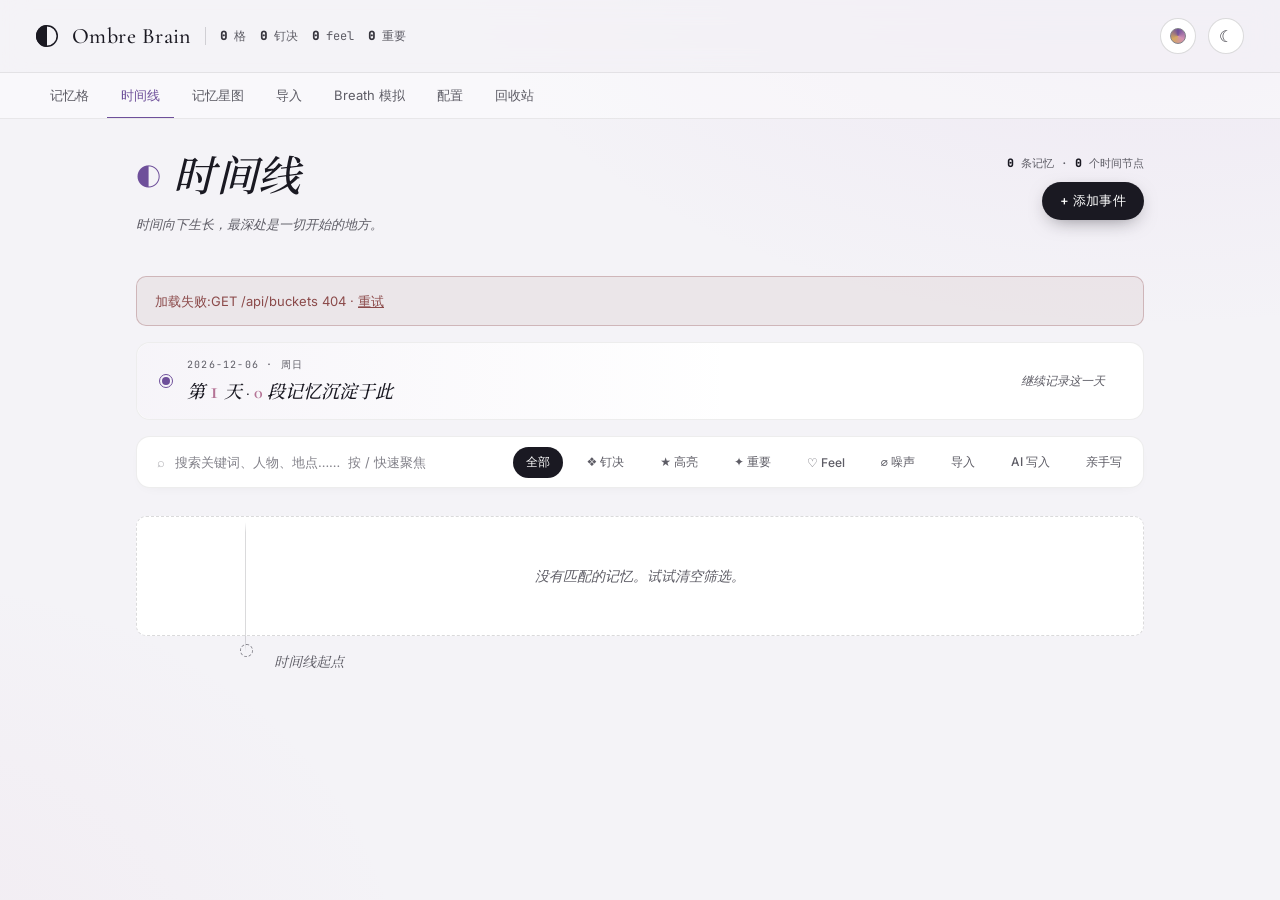
==== commit 09fbd0de: "feat: TodayBar 数字强调 + 取消钉决恢复 importance + 删来源图标 AI. TodayBar 数字粉色+放大+合计 — 之前"第N天 · M段记忆 · K条值得被反复想  " ====
--- a/v2/index.html
+++ b/v2/index.html
@@ -3105,6 +3105,13 @@
   --sage:      #8a8898;       /* 中性灰 */
   --amber:     #6e4f9a;
 
+  /* 状态梯度色板 (深紫 → 中紫 → 浅紫泛粉 → 玫粉) — 跟冷色克制感对齐 */
+  /* c-pin: 不混 ink 改混深靛紫, 保留饱和度同时加深 — 不会发灰 */
+  --c-pin:       color-mix(in oklab, var(--accent) 65%, #2a1755 35%);
+  --c-highlight: var(--accent);
+  --c-fresh:     color-mix(in oklab, var(--accent) 50%, var(--rose) 50%);
+  --c-feel:      var(--rose-deep);
+
   --serif:     "Cormorant Garamond","Noto Serif SC", Georgia, serif;
   --sans:      "Inter","Noto Sans SC", -apple-system, system-ui, sans-serif;
   --mono:      "JetBrains Mono", ui-monospace, SFMono-Regular, Menlo, monospace;
@@ -3361,17 +3368,16 @@
 }
 .ob-chip:hover { background: var(--bg-2); color: var(--ink); }
 .ob-chip-on { background: var(--ink); color: var(--paper); }
-/* 语义 tone — 跟卡片 badge 配色一致 */
-.ob-chip-on.ob-chip-pin       { background: #c79a4f; color: var(--paper); }
-[data-theme="dark"] .ob-chip-on.ob-chip-pin { background: #d8b070; color: #14131c; }
-.ob-chip-on.ob-chip-highlight { background: var(--ink); color: var(--paper); }
-.ob-chip-on.ob-chip-fresh     { background: var(--accent); color: var(--paper); }
-.ob-chip-on.ob-chip-feel      { background: var(--rose-deep); color: var(--paper); }
+/* 语义 tone — 紫粉渐变 (深紫→中紫→浅紫粉→玫粉) */
+.ob-chip-on.ob-chip-pin       { background: var(--c-pin); color: var(--paper); }
+.ob-chip-on.ob-chip-highlight { background: var(--c-highlight); color: var(--paper); }
+.ob-chip-on.ob-chip-fresh     { background: var(--c-fresh); color: var(--paper); }
+.ob-chip-on.ob-chip-feel      { background: var(--c-feel); color: var(--paper); }
 .ob-chip-on.ob-chip-noise     { background: var(--ink-3); color: var(--paper); }
 /* 老 tone alias (向后兼容) */
-.ob-chip-on.ob-chip-rose  { background: var(--rose-deep); color: var(--paper); }
-.ob-chip-on.ob-chip-amber { background: #c79a4f; color: var(--paper); }
-.ob-chip-on.ob-chip-gold  { background: var(--accent); color: var(--paper); }
+.ob-chip-on.ob-chip-rose  { background: var(--c-feel); color: var(--paper); }
+.ob-chip-on.ob-chip-amber { background: var(--c-pin); color: var(--paper); }
+.ob-chip-on.ob-chip-gold  { background: var(--c-highlight); color: var(--paper); }
 
 /* ── 时间线 ── */
 .ob-timeline { position: relative; }
@@ -3529,14 +3535,12 @@
   text-transform: uppercase;
   font-family: var(--mono);
 }
-/* 重要 (importance>=8): 偏多, 用主色 accent */
-.ob-card-hi-badge { color: var(--accent); background: var(--accent-3); }
-/* 高亮: 稀少, 用 ink-2 灰 (不抢眼) */
-.ob-card-highlight-badge { color: var(--ink-2); background: rgba(120, 120, 130, 0.10); }
-.ob-card-pin-badge { color: #c79a4f; background: rgba(199, 154, 79, 0.12); }
-[data-theme="dark"] .ob-card-pin-badge { color: #d8b070; background: rgba(216, 176, 112, 0.14); }
-.ob-card-feel-badge { color: var(--rose-deep); background: var(--rose-a10); }
-.ob-card-noise-badge { color: var(--ink-4); background: rgba(120, 120, 130, 0.06); }
+/* 紫粉渐变 — 钉决最深, feel 最粉 */
+.ob-card-pin-badge       { color: var(--c-pin);       background: color-mix(in oklab, var(--c-pin)       12%, transparent); }
+.ob-card-highlight-badge { color: var(--c-highlight); background: color-mix(in oklab, var(--c-highlight) 12%, transparent); }
+.ob-card-hi-badge        { color: var(--c-fresh);     background: color-mix(in oklab, var(--c-fresh)     12%, transparent); }
+.ob-card-feel-badge      { color: var(--c-feel);      background: var(--rose-a10); }
+.ob-card-noise-badge     { color: var(--ink-4);       background: rgba(120, 120, 130, 0.06); }
 .ob-card-open {
   font-size: 11px;
   color: var(--ink-3);
@@ -4327,21 +4331,26 @@
   border-color: var(--accent);
   color: var(--ink);
 }
+/* 语义 tone — 紫粉渐变 (深紫→中紫→浅紫粉→玫粉) */
 .ob-modal-edit-flag.on.tone-pin {
-  background: rgba(199, 154, 79, 0.10);
-  border-color: #c79a4f;
-  color: #8a6a30;
-}
-[data-theme="dark"] .ob-modal-edit-flag.on.tone-pin { color: #d8b070; }
+  background: color-mix(in oklab, var(--c-pin) 10%, var(--paper));
+  border-color: var(--c-pin);
+  color: var(--c-pin);
+}
+.ob-modal-edit-flag.on.tone-highlight {
+  background: color-mix(in oklab, var(--c-highlight) 10%, var(--paper));
+  border-color: var(--c-highlight);
+  color: var(--c-highlight);
+}
+.ob-modal-edit-flag.on.tone-fresh {
+  background: color-mix(in oklab, var(--c-fresh) 12%, var(--paper));
+  border-color: var(--c-fresh);
+  color: var(--c-fresh);
+}
 .ob-modal-edit-flag.on.tone-feel {
   background: var(--rose-a10);
-  border-color: var(--rose-deep);
-  color: var(--rose-deep);
-}
-.ob-modal-edit-flag.on.tone-highlight {
-  background: color-mix(in oklch, var(--ink) 6%, var(--paper));
-  border-color: var(--ink-2);
-  color: var(--ink);
+  border-color: var(--c-feel);
+  color: var(--c-feel);
 }
 .ob-modal-edit-flag.on.tone-noise {
   background: color-mix(in oklch, var(--ink-3) 12%, var(--paper));
@@ -5054,6 +5063,20 @@
   color: var(--ink-3);
   font-style: italic;
 }
+/* TodayBar 数字强调 — 天数放大, 段数/值得想起数粉色 */
+.ob-today-num-big {
+  font-size: 1.4em;
+  font-weight: 600;
+  color: var(--c-feel);
+  font-style: normal;
+  letter-spacing: 0.02em;
+  margin: 0 1px;
+}
+.ob-today-num-pink {
+  color: var(--c-feel);
+  font-weight: 600;
+  font-style: normal;
+}
 .ob-today-actions { display: flex; gap: 6px; }
 .ob-today-btn {
   appearance: none; border: 0;
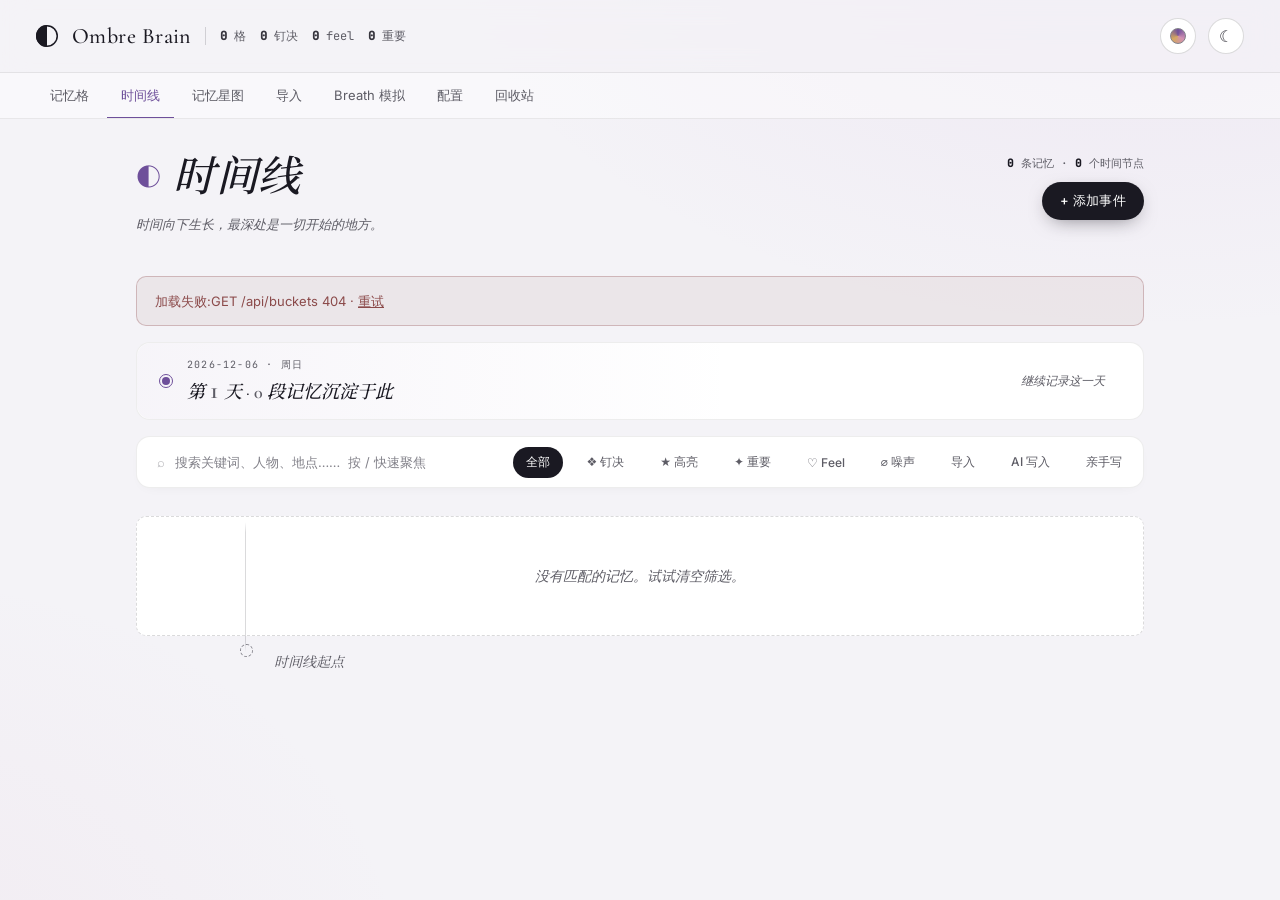
==== commit 8052ceea: "fix(v2): UUID 资源改逻辑名绕过 immutable 缓存 (TodayBar/Fab 改动才能到客户端) 92806636→extras-timeline.js / 4c86e367→e" ====
--- a/v2/index.html
+++ b/v2/index.html
@@ -1,7 +1,14 @@
 <!DOCTYPE html>
 <html lang="zh"><head>
 <meta charset="utf-8">
+<script src="./auth-token.js"></script>
 <meta name="viewport" content="width=device-width, initial-scale=1">
+<meta name="apple-mobile-web-app-capable" content="yes" />
+<meta name="apple-mobile-web-app-status-bar-style" content="default" />
+<meta name="apple-mobile-web-app-title" content="Ombre" />
+<meta name="mobile-web-app-capable" content="yes" />
+<meta name="theme-color" content="#f4f3f7" />
+<link rel="manifest" href="/v2/manifest.json" />
 <link rel="icon" type="image/svg+xml" href="/v2/favicon.svg" />
 <link rel="icon" type="image/png" sizes="32x32" href="/v2/favicon-32.png" />
 <link rel="icon" type="image/png" sizes="16x16" href="/v2/favicon-16.png" />
@@ -5483,10 +5490,22 @@
 .ob-write-flag.on.feel .ob-write-flag-i { opacity: 1; color: var(--rose-deep); }
 .ob-write-flag.on.protect {
   background: var(--accent-3);
-  color: var(--accent);
-  border-color: var(--accent);
+  color: var(--c-pin, var(--accent));
+  border-color: var(--c-pin, var(--accent));
 }
 .ob-write-flag.on.protect .ob-write-flag-i { opacity: 1; }
+.ob-write-flag.on.highlight {
+  background: var(--accent-3);
+  color: var(--c-highlight, var(--accent));
+  border-color: var(--c-highlight, var(--accent));
+}
+.ob-write-flag.on.highlight .ob-write-flag-i { opacity: 1; }
+.ob-write-flag.on.internalized {
+  background: color-mix(in srgb, var(--ink-3) 8%, transparent);
+  color: var(--ink-3);
+  border-color: var(--ink-3);
+}
+.ob-write-flag.on.internalized .ob-write-flag-i { opacity: 1; }
 
 /* 标签 */
 .ob-write-tags-wrap {
@@ -5798,7 +5817,7 @@
   <script type="text/babel" src="./assets/8682a8d6-9027-4ec3-85b1-2ee11dbee4d5.jsx"></script>
   <script type="text/babel" src="./assets/38ac1cf5-79fd-477a-bf7c-b6294f80ad08.js"></script>
   <script type="text/babel" src="./assets/59152e2e-ff30-4be6-8d03-8ae2f84df705.js"></script>
-  <script type="text/babel" src="./assets/92806636-de24-4e36-a120-d994ef0ce6c2.js"></script>
+  <script type="text/babel" src="./assets/extras-timeline.js"></script>
   <script type="text/babel" src="./assets/10781c90-8e09-4f8a-9422-ba0bbc1a23c0.js"></script>
   <script type="text/babel" src="./redehy-modal.js"></script>
   <script type="text/babel" src="./assets/e3c072fa-9a9e-44d6-8644-245593f02446.js"></script>
